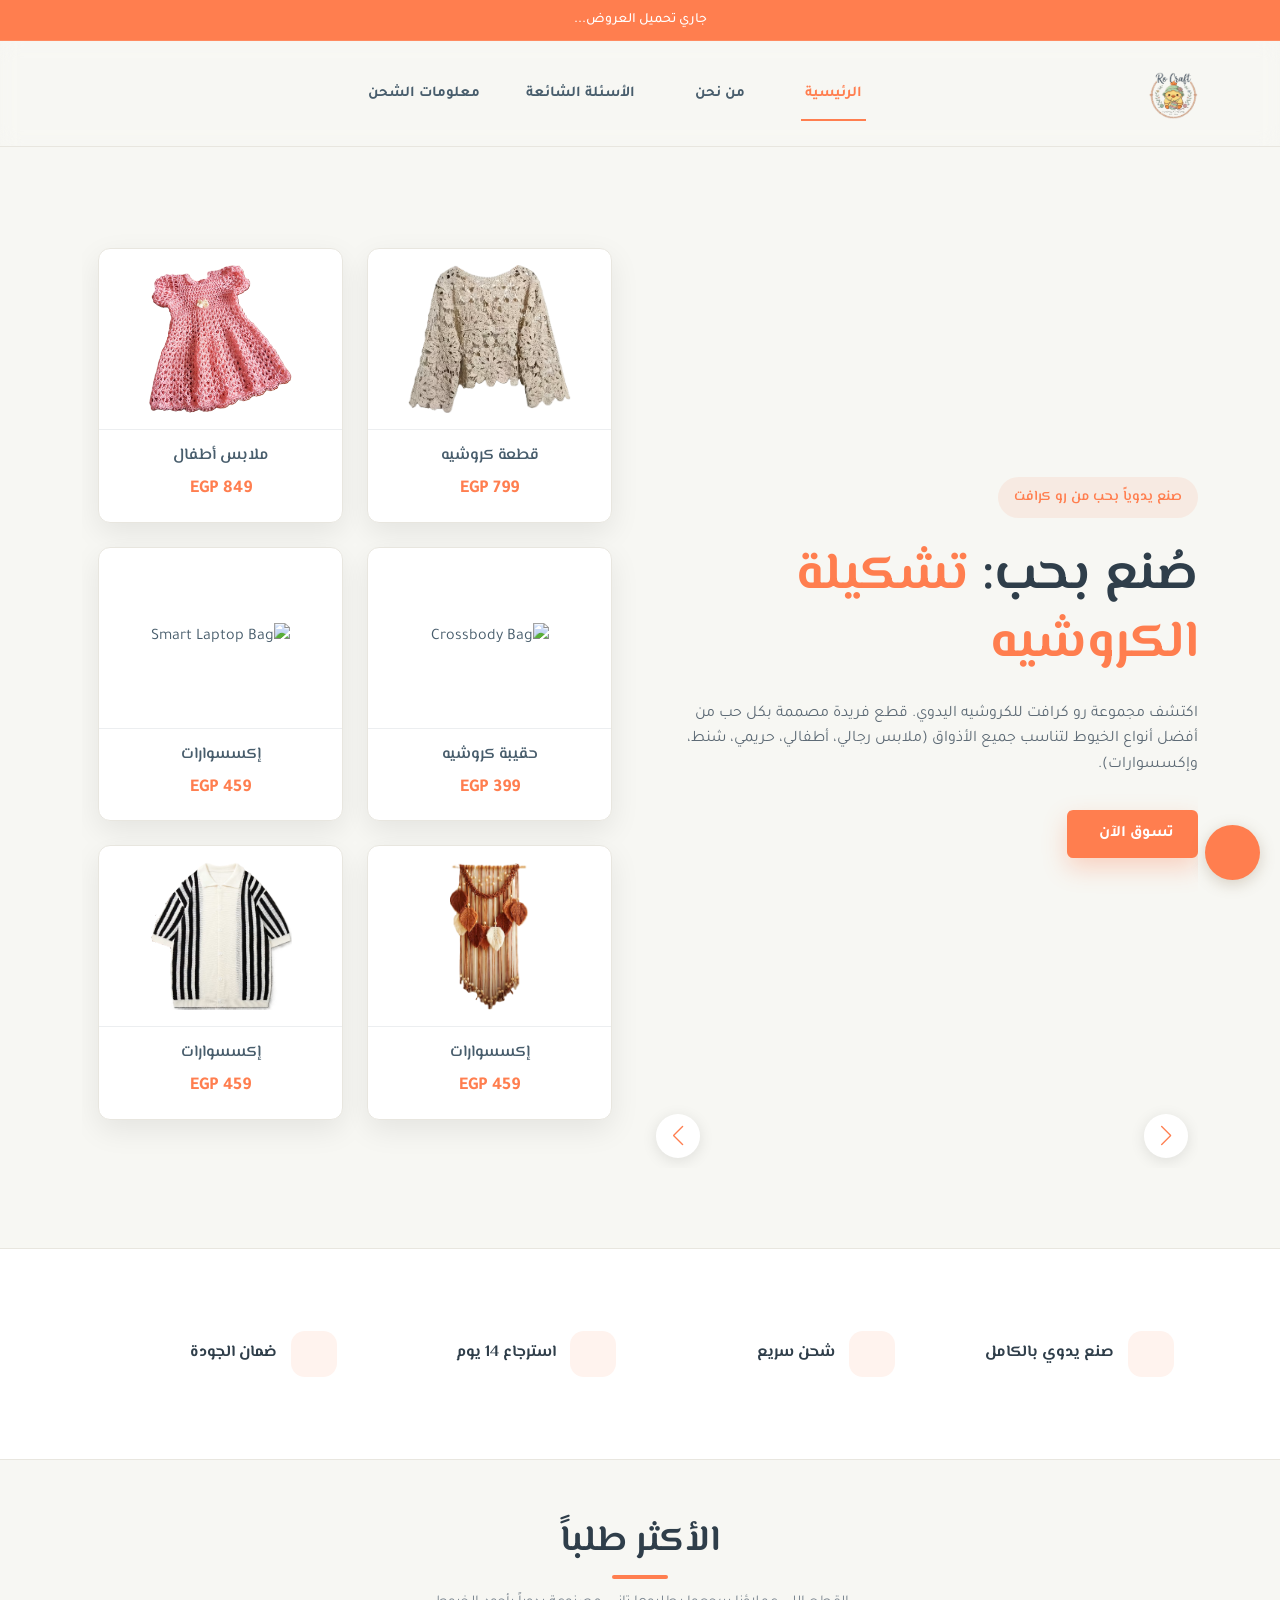
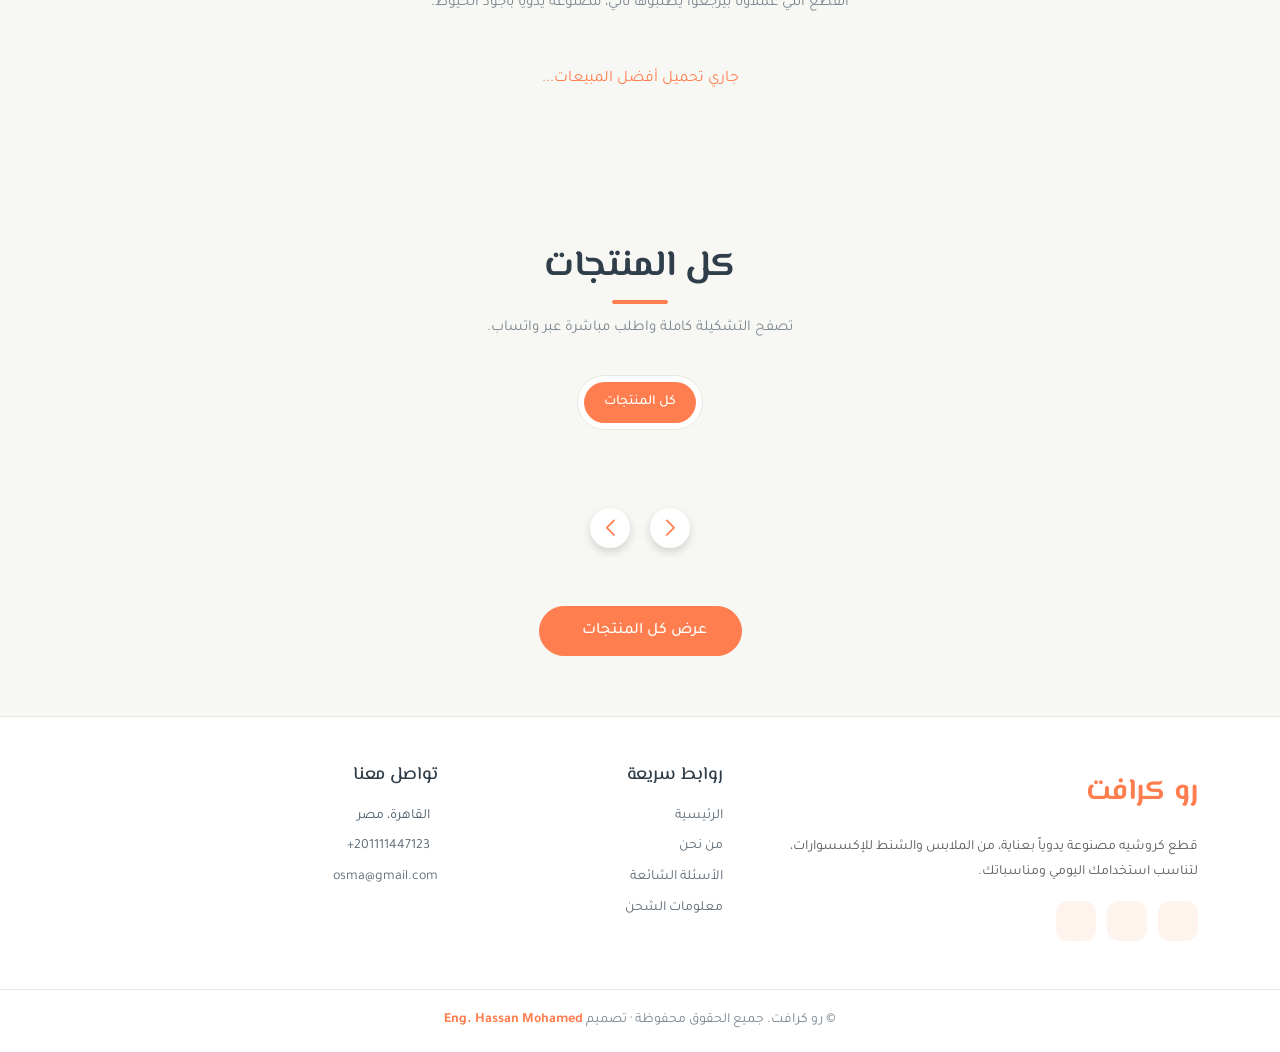
==== public/index.html @ 5fcc6bf7 "first commit" ====
<!DOCTYPE html>
<html lang="ar">

<head>
  <meta charset="utf-8">
  <meta content="width=device-width, initial-scale=1.0" name="viewport">
  <title>رو كرافت | كروشيه وأعمال يدوية</title>
  <meta name="description" content="اكتشف أجمل ملابس، شنط، وإكسسوارات الكروشيه اليدوية من رو كرافت.">
  <meta name="keywords" content="Rocraft, crochet, handmade, كروشيه, هاند ميد, ملابس كروشيه, شنط كروشيه, كرافت, ملابس رجالي, ملابس أطفال">
  <link href="assets/img/icon.jpg" rel="icon">
  <link href="assets/img/icon.jpg" rel="apple-touch-icon">

  <!-- إضافة خطوط جوجل (El Messiri للعناوين، و Tajawal للنصوص) -->
  <link href="https://fonts.googleapis.com" rel="preconnect">
  <link href="https://fonts.gstatic.com" rel="preconnect" crossorigin>
  <link href="https://fonts.googleapis.com/css2?family=El+Messiri:wght@400;500;600;700&family=Tajawal:wght@300;400;500;700;800&display=swap" rel="stylesheet">
  <link rel="stylesheet" href="https://cdn.jsdelivr.net/npm/swiper@10/swiper-bundle.min.css" />

  <link href="https://cdn.jsdelivr.net/npm/bootstrap@5.3.2/dist/css/bootstrap.min.css" rel="stylesheet">

  <link href="assets/vendor/bootstrap-icons/bootstrap-icons.css" rel="stylesheet">
  <link href="assets/vendor/swiper/swiper-bundle.min.css" rel="stylesheet">
  <link href="assets/vendor/aos/aos.css" rel="stylesheet">
  <link href="assets/vendor/glightbox/css/glightbox.min.css" rel="stylesheet">
  <link href="assets/vendor/drift-zoom/drift-basic.css" rel="stylesheet">

  <link href="assets/css/main.css" rel="stylesheet">
  <link href="assets/css/rocraft-pro.css" rel="stylesheet">

  <!-- تخصيص ألوان علامة رو كرافت -->
<style>
    :root {
      /* الألوان الجديدة اللي اخترتها */
      --background-color: #F7F7F3;
      --default-color: #485D6C;
      --heading-color: #485D6C;
      --accent-color: #ff7e4f;
      --surface-color: #ffffff;
      --contrast-color: #ffffff;
      
      --nav-color: #485D6C;
      --nav-hover-color: #F09A7A;

      /* السر هنا: ربطنا الألوان القديمة بالجديدة عشان السلايدر يفضل شغال */
      --osma-primary: var(--accent-color); 
      --osma-hover: var(--nav-hover-color);
      --osma-bg: var(--background-color); 
    }

    body {
      background-color: var(--osma-bg) !important;
      color: var(--default-color) !important;
      font-family: 'Tajawal', sans-serif !important; /* الخط الناعم للقراءة */
    }

    /* تطبيق الخط الفني الكرييتف على العناوين فقط */
    h1, h2, h3, h4, h5, h6, .product-title, .sitename, .slide-badge, .accordion-button {
      font-family: 'El Messiri', sans-serif !important;
    }

    /* تغيير ألوان الأزرار والـ Badges للون البراند */
    .btn-dark,
    .btn-shop,
    .view-all-btn {
      background-color: var(--osma-primary) !important;
      border-color: var(--osma-primary) !important;
      color: #fff !important;
    }

    .btn-dark:hover,
    .btn-shop:hover,
    .view-all-btn:hover {
      background-color: var(--osma-hover) !important;
      border-color: var(--osma-hover) !important;
    }

    .price,
    .current-price,
    .product-price {
      color: var(--osma-primary) !important;
      font-weight: 700;
    }

    .discount-badge,
    .badge.bg-danger,
    .badge.sale,
    .badge.bg-success {
      background-color: var(--osma-primary) !important;
      color: #fff !important;
    }

    .slide-badge {
      /* لون شفاف من الخوخي يليق مع التصميم الجديد */
      background-color: rgba(255, 126, 79, 0.1) !important; 
      color: var(--osma-primary) !important;
    }
    
    /* ألوان القائمة العلوية */
    .header-nav nav ul li a {
      color: var(--nav-color) !important;
    }
    
    .header-nav nav ul li a.active,
    .header-nav nav ul li a:hover {
      color: var(--osma-primary) !important;
    }

    .product-title a:hover {
      color: var(--osma-primary) !important;
    }

    .action-btn:hover,
    .btn-cart:hover {
      background-color: var(--osma-primary) !important;
      border-color: var(--osma-primary) !important;
      color: #fff !important;
    }
  </style>

  <style>
    /* كود الجذر الآمن لشريط المنتجات المتحرك */
    .osma-marquee-wrapper {
      overflow: hidden;
      width: 100%;
      display: flex;
      flex-direction: column;
      gap: 15px;
      padding: 15px 0;
    }

    .osma-marquee-track {
      display: flex;
      gap: 20px;
      width: max-content;
    }

    /* الحركة للشمال */
    .osma-marquee-track.move-left {
      animation: marqueeLeft 30s linear infinite;
    }

    /* الحركة لليمين */
    .osma-marquee-track.move-right {
      animation: marqueeRight 30s linear infinite;
    }

    /* توقيف الحركة عند وقوف الماوس (UX ممتاز) */
    .osma-marquee-track:hover {
      animation-play-state: paused;
    }

    /* تم التعديل لتتناسب مع الاتجاه العربي (RTL) */
    @keyframes marqueeLeft {
      0% {
        transform: translateX(0);
      }

      100% {
        transform: translateX(50%);
      }
    }

    @keyframes marqueeRight {
      0% {
        transform: translateX(50%);
      }

      100% {
        transform: translateX(0);
      }
    }

    /* تثبيت عرض الكارت عشان ميبظش في الحركة */
    .osma-marquee-card {
      width: 260px;
      flex-shrink: 0;
    }
  </style>

</head>

<body class="index-page" dir="rtl" style="text-align: right;">

  <header id="header" class="header position-fixed w-100 top-0">

    <!-- Announcement Bar -->
    <div class="announcement-bar py-2" style="background-color: var(--osma-primary); color: #fff;">
      <div class="container-fluid container-xl">
        <div class="announcement-slider swiper">
          <div class="swiper-wrapper text-center" id="dynamic-announcements">
            <div class="swiper-slide" style="font-size: 14px;">جاري تحميل العروض...</div>
          </div>
        </div>
      </div>
    </div>

    <!-- Main Header -->
    <div class="main-header bg-white shadow-sm">
      <div class="container-fluid container-xl">
        <div class="d-flex py-3 align-items-center justify-content-between">

          <!-- Logo -->
          <a href="index.html" class="logo d-flex align-items-center text-decoration-none">
            <!-- مسار لوجو رو كرافت الخاص بك -->
            <img src="assets/img/icon - Copy.png" alt="Rocraft Logo" class="logo-img">
          </a>

          <!-- Desktop Navigation -->
          <div class="header-nav d-none d-xl-block">
            <nav id="navmenu" class="navmenu">
              <ul class="d-flex list-unstyled mb-0 gap-4">
                <li><a href="index.html" class="active">الرئيسية</a></li>
                <li><a href="about.html">من نحن</a></li>
                <li><a href="faq.html">الأسئلة الشائعة</a></li>
                <li><a href="shipping-info.html">معلومات الشحن</a></li>
              </ul>
            </nav>
          </div>
          <div class="header-actions d-flex align-items-center gap-3">



            <i class="custom-nav-toggle d-xl-none bi bi-list fs-2 text-dark cursor-pointer" data-bs-toggle="offcanvas"
              data-bs-target="#mobileNavSidebar" aria-controls="mobileNavSidebar"></i>
          </div>

        </div>
      </div>
    </div>

    <div class="collapse position-absolute w-100 bg-white shadow-sm" id="mobileSearch" style="top: 100%; z-index: -1;">
      <div class="container py-3">
        <form class="search-form">
          <div class="input-group input-group-lg">
            <input type="text" class="form-control border-0 bg-light" placeholder="ابحث عن المنتجات..."
              style="box-shadow: none;">
            <button class="btn btn-dark px-4" type="submit">
              <i class="bi bi-search"></i>
            </button>
          </div>
        </form>
      </div>
    </div>

    <div class="offcanvas offcanvas-end" tabindex="-1" id="mobileNavSidebar" aria-labelledby="mobileNavLabel">
      <div class="offcanvas-header border-bottom py-3">
        <h5 class="offcanvas-title fw-bold text-dark" id="mobileNavLabel">القائمة</h5>
        <button type="button" class="btn-close" data-bs-dismiss="offcanvas" aria-label="Close"></button>
      </div>
      <div class="offcanvas-body px-4 py-4">
        <nav class="mobile-nav">
          <ul class="list-unstyled d-flex flex-column gap-3 mb-0 fs-5">
            <li><a href="index.html" class="text-decoration-none text-dark active">الرئيسية</a></li>
            <li><a href="about.html" class="text-decoration-none text-dark">من نحن</a></li>
            <li><a href="faq.html" class="text-decoration-none text-dark">الأسئلة الشائعة</a></li>
            <li><a href="shipping-info.html" class="text-decoration-none text-dark">معلومات الشحن</a></li>
          </ul>
        </nav>

        <div class="mt-5">
        </div>
      </div>
    </div>

  </header>

  <main class="main">

    <!-- Hero Section -->
    <section class="ecommerce-hero-2 hero section" id="hero">
      <div class="container">
        <div class="hero-slider swiper init-swiper">
          <script type="application/json" class="swiper-config">
            {
              "loop": true,
              "speed": 800,
              "autoplay": {
                "delay": 5000
              },
              "effect": "fade",
              "fadeEffect": {
                "crossFade": true
              },
              "navigation": {
                "nextEl": ".swiper-button-next",
                "prevEl": ".swiper-button-prev"
              }
            }
          </script>
          <div class="swiper-wrapper">
            <!-- New Collection Slide -->
            <div class="swiper-slide slide-new">
              <div class="row align-items-center">
                <div class="col-lg-6 content-col" data-aos="fade-right" data-aos-delay="100">
                  <div class="slide-content">
                    <span class="slide-badge">صنع يدوياً بحب من رو كرافت</span>
                    <h1>صُنع بحب: <span>تشكيلة الكروشيه</span></h1>
                    <p>اكتشف مجموعة رو كرافت للكروشيه اليدوي. قطع فريدة مصممة بكل حب من أفضل أنواع الخيوط لتناسب جميع الأذواق (ملابس رجالي، أطفالي، حريمي، شنط، وإكسسوارات).</p>
                    <div class="slide-cta">
                      <a href="#product-list" class="btn btn-shop">تسوق الآن <i class="bi bi-arrow-left"></i></a>
                    </div>
                  </div>
                </div>
                <div class="col-lg-6 image-col" data-aos="fade-left" data-aos-delay="200">
                  <div class="product-showcase">
                    <div class="product-grid">
                      <div class="product-item" data-aos="fade-up" data-aos-delay="300">
                        <div class="product-image">
                          <img src="assets/img/product/product-9.png"
                            alt="Classic Handbag">
                        </div>
                        <div class="product-info">
                          <h4>قطعة كروشيه</h4>
                          <span class="price">EGP 799</span>
                        </div>
                      </div>
                      <div class="product-item" data-aos="fade-up" data-aos-delay="400">
                        <div class="product-image">
                          <img src="assets/img/product/فساتين-اطفال-كروشيه-16.png" alt="Travel Backpack">
                        </div>
                        <div class="product-info">
                          <h4>ملابس أطفال</h4>
                          <span class="price">EGP 849</span>
                        </div>
                      </div>
                      <div class="product-item" data-aos="fade-up" data-aos-delay="500">
                        <div class="product-image">
                          <img src="assets/img/product/OIP (4).jpg" alt="Crossbody Bag">
                        </div>
                        <div class="product-info">
                          <h4>حقيبة كروشيه</h4>
                          <span class="price">EGP 399</span>
                        </div>
                      </div>
                      <div class="product-item" data-aos="fade-up" data-aos-delay="600">
                        <div class="product-image">
                          <img src="assets/img/product/product-1.webp" alt="Smart Laptop Bag">
                        </div>
                        <div class="product-info">
                          <h4>إكسسوارات</h4>
                          <span class="price">EGP 459</span>
                        </div>
                      </div>
                      <div class="product-item" data-aos="fade-up" data-aos-delay="600">
                        <div class="product-image">
                          <img src="assets/img/product/71Zjc6+SrhL._AC_UF894,1000_QL80_.png" alt="Smart Laptop Bag">
                        </div>
                        <div class="product-info">
                          <h4>إكسسوارات</h4>
                          <span class="price">EGP 459</span>
                        </div>
                      </div>
                      <div class="product-item" data-aos="fade-up" data-aos-delay="600">
                        <div class="product-image">
                          <img src="assets/img/product/Screenshot 2026-06-23 184018.png" alt="Smart Laptop Bag">
                        </div>
                        <div class="product-info">
                          <h4>إكسسوارات</h4>
                          <span class="price">EGP 459</span>
                        </div>
                      </div>
                    </div>
                  </div>
                </div>
              </div>
            </div>

            <!-- Sale Products Slide -->
            <div class="swiper-slide slide-sale">
              <div class="row align-items-center">
                <div class="col-lg-6 content-col" data-aos="fade-right" data-aos-delay="100">
                  <div class="slide-content">
                    <span class="slide-badge">عرض لفترة محدودة</span>
                    <h1>خصم يصل إلى 50% <span>على منتجات الكروشيه</span></h1>
                    <p>جدد إطلالتك مع أرقى منتجات الكروشيه اليدوية بأسعار لا تقبل المنافسة. استمتع بخصومات هائلة على الملابس، الشنط، والإكسسوارات اليومية.</p>
                    <div class="slide-cta">
                      <a href="#" class="btn btn-shop">تسوق العروض <i class="bi bi-arrow-left"></i></a>
                    </div>
                    <div class="countdown-container">
                      <div class="countdown-label">ينتهي العرض خلال:</div>
                      <div class="countdown d-flex" data-count="2026/12/31">
                        <div>
                          <h3 class="count-days"></h3>
                          <h4>أيام</h4>
                        </div>
                        <div>
                          <h3 class="count-hours"></h3>
                          <h4>ساعات</h4>
                        </div>
                        <div>
                          <h3 class="count-minutes"></h3>
                          <h4>دقائق</h4>
                        </div>
                        <div>
                          <h3 class="count-seconds"></h3>
                          <h4>ثواني</h4>
                        </div>
                      </div>
                    </div>
                  </div>
                </div>
                <div class="col-lg-6 image-col" data-aos="fade-left" data-aos-delay="200">
                  <div class="sale-showcase">
                    <div class="main-product">
                      <img src="assets/img/product/only-onlelly3-4lifeblazertlrnoos-grau.webp" alt="Bags Sale">
                      <div class="discount-badge">
                        <span class="percent">50%</span>
                        <span class="text">خصم</span>
                      </div>
                    </div>
                    <div class="floating-tag" data-aos="zoom-in" data-aos-delay="300">
                      <div class="tag-content">
                        <span class="tag-label">المنتج الأكثر مبيعاً</span>
                        <span class="tag-price">
                          <span class="old-price">EGP 1299</span>
                          <span class="new-price" style="color:#d97700;">EGP 649</span>
                        </span>
                      </div>
                    </div>
                  </div>
                </div>
              </div>
            </div>
            <!-- Featured Products Slide -->
            <div class="swiper-slide slide-featured">
              <div class="row align-items-center">
                <div class="col-lg-6 content-col" data-aos="fade-right" data-aos-delay="100">
                  <div class="slide-content">
                    <span class="slide-badge">رو كرافت المميزة</span>
                    <h1>ملابس وإكسسوارات <span>فاخرة</span></h1>
                    <p>مصممة للأناقة، المتانة، والعصرية. اكتشف مجموعتنا الفاخرة من منتجات الكروشيه المصنوعة يدوياً لتناسب إطلالتك اليومية ومناسباتك الخاصة.</p>
                    <div class="slide-cta">
                      <a href="#" class="btn btn-shop">تصفح التشكيلة <i class="bi bi-arrow-left"></i></a>
                    </div>
                    <div class="feature-list">
                      <div class="feature-item">
                        <i class="bi bi-check-circle-fill" style="color:#e47f03;"></i>
                        <span>خيوط ومواد عالية الجودة</span>
                      </div>
                      <div class="feature-item">
                        <i class="bi bi-check-circle-fill" style="color:#e47f03;"></i>
                        <span>عملية ومريحة</span>
                      </div>
                      <div class="feature-item">
                        <i class="bi bi-check-circle-fill" style="color:#e47f03;"></i>
                        <span>تصميمات عصرية وأنيقة</span>
                      </div>
                    </div>
                  </div>
                </div>
                <div class="col-lg-6 image-col" data-aos="fade-left" data-aos-delay="200">
                  <div class="featured-showcase">
                    <div class="featured-image">
                      <img src="assets/img/product/15776676-6625196075382551.webp" alt="Featured Bag">
                      <div class="featured-badge" style="background:#e47f03;">
                        <i class="bi bi-star-fill"></i>
                        <span>الأكثر مبيعاً</span>
                      </div>
                    </div>
                    <div class="floating-review" data-aos="fade-up" data-aos-delay="300">

                      <div class="review-text">
                        "جودة ممتازة، تفاصيل دقيقة، وأناقة لا توصف."
                      </div>

                    </div>
                  </div>
                </div>
              </div>
            </div>

            <div class="swiper-button-prev"></div>
            <div class="swiper-button-next"></div>
          </div>
        </div>
    </section><!-- /Hero Section -->

    <section class="rc-trust"><div class="container"><div class="row">
      <div class="col-6 col-lg-3"><div class="rc-trust-item"><i class="bi bi-heart"></i><div><b>صنع يدوي بالكامل</b></div></div></div>
      <div class="col-6 col-lg-3"><div class="rc-trust-item"><i class="bi bi-truck"></i><div><b>شحن سريع</b></div></div></div>
      <div class="col-6 col-lg-3"><div class="rc-trust-item"><i class="bi bi-arrow-repeat"></i><div><b>استرجاع 14 يوم</b></div></div></div>
      <div class="col-6 col-lg-3"><div class="rc-trust-item"><i class="bi bi-shield-check"></i><div><b>ضمان الجودة</b></div></div></div>
    </div></div></section>

    <!-- Best Sellers Section -->
    <section id="best-sellers" class="best-sellers section" style="background-color: var(--osma-bg);">

      <!-- Section Title -->
      <div class="container section-title">
        <h2>الأكثر طلباً</h2>
        <p>القطع اللي عملاؤنا بيرجعوا يطلبوها تاني، مصنوعة يدوياً بأجود الخيوط.</p>
      </div><!-- End Section Title -->

      <div class="container">
        <!-- الـ ID ده هو اللي الجافاسكريبت هيدور عليه ويرمي جواه المنتجات -->
        <div class="container-fluid overflow-hidden">
          <!-- الحاوية الجديدة اللي الجافاسكريبت هيرمي فيها الشريطين -->
          <div id="osma-dual-marquees" class="osma-marquee-wrapper">
            <p class="text-center w-100" style="color: var(--osma-primary);">جاري تحميل أفضل المبيعات...</p>
          </div>
        </div>
      </div>

    </section><!-- /Best Sellers Section -->

    <section id="product-list" class="product-list section" style="background-color: var(--osma-bg);">
      <div class="container section-title"><h2>كل المنتجات</h2><p>تصفح التشكيلة كاملة واطلب مباشرة عبر واتساب.</p></div>
      <div class="container">

        <!-- Product Filter -->
        <div class="row">
          <div class="col-12">
            <div class="product-filters mb-5 d-flex justify-content-center">
              <ul class="d-flex flex-wrap gap-2 list-unstyled">
                <li class="filter-active" style="cursor: pointer;" data-filter="*">كل المنتجات</li>
              </ul>
            </div>
          </div>
        </div>

        <!-- Swiper -->
        <div class="swiper mySwiper" style="padding: 20px 0;">
          <!-- ضفنا الـ id ده عشان الجافاسكريبت يرمي المنتجات هنا -->
          <div class="swiper-wrapper" id="all-products-swiper">

            <!-- المنتجات هتترص هنا أوتوماتيك من فايربيز جوه السلايدر -->

          </div>

          <!-- Slider Navigation -->
          <div class="swiper-button-prev"></div>
          <div class="swiper-button-next"></div>

        </div>

        <div class="text-center mt-5">
          <a href="all-products.html" class="view-all-btn btn">
            عرض كل المنتجات <i class="bi bi-arrow-left"></i>
          </a>
        </div>

      </div>

    </section>

    <style>
      .mySwiper {
        padding-bottom: 60px !important;
        position: relative;
      }

      /* ألوان أسهم السلايدر لتتماشى مع OSMA */
      .mySwiper .swiper-button-next,
      .mySwiper .swiper-button-prev {
        top: auto !important;
        bottom: 10px !important;
        margin-top: 0;
        background-color: #ffffff;
        color: var(--osma-primary) !important;
        width: 40px;
        height: 40px;
        border-radius: 50%;
        box-shadow: 0 4px 10px rgba(0, 0, 0, 0.15);
        transition: all 0.3s ease;
        z-index: 10;
      }

      .mySwiper .swiper-button-next::after,
      .mySwiper .swiper-button-prev::after {
        font-size: 16px !important;
        font-weight: bold;
      }

      .mySwiper .swiper-button-prev {
        left: calc(50% - 50px) !important;
        right: auto !important;
      }

      .mySwiper .swiper-button-next {
        right: auto !important;
        left: calc(50% + 10px) !important;
      }

      .mySwiper .swiper-button-next:hover,
      .mySwiper .swiper-button-prev:hover {
        background-color: var(--osma-primary) !important;
        color: #ffffff !important;
      }

      .mySwiper .swiper-pagination {
        bottom: 0px !important;
      }

      .mySwiper .swiper-pagination-bullet-active {
        background: var(--osma-primary) !important;
      }
    </style>


  </main>

    <footer id="footer" class="footer rc-footer">
    <div class="container py-5"><div class="row gy-4">
      <div class="col-lg-5">
        <a href="index.html" class="sitename text-decoration-none" style="color:var(--osma-primary);font-size:30px;font-weight:700">رو كرافت</a>
        <p class="mt-3 text-muted" style="max-width:420px">قطع كروشيه مصنوعة يدوياً بعناية، من الملابس والشنط للإكسسوارات، لتناسب استخدامك اليومي ومناسباتك.</p>
        <div class="rc-soc mt-3">
          <a href="https://www.facebook.com/share/18bEfZnFVM/?mibextid=wwXIfr" aria-label="Facebook"><i class="bi bi-facebook"></i></a>
          <a href="https://www.instagram.com/osma_egy?igsi=cm90NTdnbWUwZ2Q1" aria-label="Instagram"><i class="bi bi-instagram"></i></a>
          <a href="https://www.tiktok.com/@osma.egy?_r=1&_t=ZS-999WFKWcTu1" aria-label="TikTok"><i class="bi bi-tiktok"></i></a>
        </div>
      </div>
      <div class="col-6 col-lg-3"><h5>روابط سريعة</h5><ul>
        <li><a href="index.html">الرئيسية</a></li><li><a href="about.html">من نحن</a></li>
        <li><a href="faq.html">الأسئلة الشائعة</a></li><li><a href="shipping-info.html">معلومات الشحن</a></li></ul></div>
      <div class="col-6 col-lg-4"><h5>تواصل معنا</h5><ul>
        <li><i class="bi bi-geo-alt ms-2" style="color:var(--osma-primary)"></i>القاهرة، مصر</li>
        <li><i class="bi bi-telephone ms-2" style="color:var(--osma-primary)"></i><a href="tel:+201111447123" dir="ltr">+201111447123</a></li>
        <li><i class="bi bi-envelope ms-2" style="color:var(--osma-primary)"></i><a href="mailto:osma@gmail.com">osma@gmail.com</a></li></ul></div>
    </div></div>
    <div class="rc-copy text-center"><div class="container">© رو كرافت. جميع الحقوق محفوظة · تصميم <a href="https://hassan6102.github.io/portfolio/" class="fw-bold" style="color:var(--osma-primary)">Eng. Hassan Mohamed</a></div></div>
  </footer>

  <!-- Floating Customer Support Button (Modern & Clean) -->
  <div class="cs-float" id="csFloat">
    <button class="cs-main" id="csMain" aria-expanded="false" aria-label="Customer Support">
      <i class="bi bi-chat-dots-fill cs-icon"></i>
    </button>

    <div class="cs-menu" id="csMenu" role="menu">
      <a class="cs-item" href="https://wa.me/201111447123" target="_blank">
        <i class="bi bi-whatsapp" style="color: #25D366;"></i>
        <span>واتساب</span>
      </a>
      <a class="cs-item" href="tel:+201111447123">
        <i class="bi bi-telephone-fill" style="color: var(--osma-primary);"></i>
        <span>اتصل بنا</span>
      </a>
    </div>
  </div>

  <style>
    /* Clean Support Button CSS */
    .cs-float {
      position: fixed;
      right: 20px;
      bottom: 20px;
      z-index: 9999;
    }

    .cs-main {
      width: 55px;
      height: 55px;
      border-radius: 50%;
      background-color: var(--osma-primary);
      color: white;
      border: none;
      display: flex;
      align-items: center;
      justify-content: center;
      cursor: pointer;
      box-shadow: 0 4px 15px rgba(139, 115, 85, 0.3);
      transition: transform 0.3s ease, background-color 0.3s ease;
    }

    .cs-main:hover {
      transform: scale(1.05);
      background-color: var(--osma-hover);
    }

    .cs-icon {
      font-size: 24px;
      transition: transform 0.3s ease;
      pointer-events: none;
      /* إضافة السطر ده */
    }

    .cs-float.open .cs-icon {
      transform: rotate(360deg);
      content: "\F62A";
      /* تتغير لعلامة X في البوتستراب أيكونز لو حابب تظبطها بالجافاسكريبت، بس الدوران شغال كويس */
    }

    .cs-menu {
      position: absolute;
      right: 0;
      bottom: 70px;
      background: #ffffff;
      border-radius: 12px;
      padding: 10px 0;
      width: 180px;
      box-shadow: 0 10px 30px rgba(0, 0, 0, 0.1);
      opacity: 0;
      visibility: hidden;
      transform: translateY(10px);
      transition: all 0.3s cubic-bezier(0.175, 0.885, 0.32, 1.275);
    }

    .cs-float.open .cs-menu {
      opacity: 1;
      visibility: visible;
      transform: translateY(0);
    }

    .cs-item {
      display: flex;
      align-items: center;
      gap: 12px;
      padding: 10px 20px;
      text-decoration: none;
      color: #333;
      font-weight: 500;
      font-size: 15px;
      transition: background-color 0.2s ease;
    }

    .cs-item i {
      font-size: 18px;
    }

    .cs-item:hover {
      background-color: #f8f9fa;
      color: var(--osma-primary);
    }
  </style>
  <script>
    document.addEventListener('DOMContentLoaded', function () {
      const csFloat = document.getElementById("csFloat");
      const csMain = document.getElementById("csMain");

      if (csMain && csFloat) {
        // Toggle Menu
        csMain.addEventListener("click", function (e) {
          e.preventDefault(); // منع أي سلوك افتراضي
          e.stopPropagation(); // منع انتقال الضغطة لباقي الصفحة
          csFloat.classList.toggle("open");

          // تغيير حالة aria للـ Accessibility
          const isOpen = csFloat.classList.contains("open");
          csMain.setAttribute("aria-expanded", isOpen);
        });

        // Close when clicking outside
        document.addEventListener("click", function (e) {
          if (!csFloat.contains(e.target)) {
            csFloat.classList.remove("open");
            csMain.setAttribute("aria-expanded", "false");
          }
        });
      }
    });
  </script>
  <div id="preloader" style="display: none;"></div>
  <a href="#" id="scroll-top" class="scroll-top d-flex align-items-center justify-content-center"
    style="background-color: var(--osma-primary);"><i class="bi bi-arrow-up-short"></i></a>

  <!-- 2. مكتبة البوتستراب (دي اللي هتشغل زرار المنيو الجانبي) -->
  <script src="https://cdn.jsdelivr.net/npm/bootstrap@5.3.2/dist/js/bootstrap.bundle.min.js"></script>

  <!-- 3. مكتبة السلايدر -->
  <script src="https://cdn.jsdelivr.net/npm/swiper@10/swiper-bundle.min.js"></script>

  <!-- 4. مكتبة AOS (عشان main.js ميزعلش ويشتغل) -->
  <script src="https://unpkg.com/aos@2.3.1/dist/aos.js"></script>

  <!-- 5. كود سحري عشان نسكت main.js في الحاجات التانية -->
  <script>
    window.PureCounter = function () { };
  </script>
  <!-- كود سحري عشان نسكت main.js ونمنع أي أخطاء -->
  <script>
    window.PureCounter = function () { };
    window.Drift = function () { }; /* السطر ده هيسكت رسالة الزووم */
  </script>
  <!-- 6. ملف التشغيل بتاع القالب (لازم يكون آخر حاجة) -->
  <script src="assets/js/main.js"></script>

  <script type="module">
    import { fetchProducts, loadAnnouncements, cardHtml, initOrderSheet } from "./assets/js/rocraft-shop.js";

    let allProducts = [];
    initOrderSheet((id) => allProducts.find((p) => p.id === id));

    async function loadProducts() {
      const marquee = document.getElementById('osma-dual-marquees');
      const wrapper = document.getElementById('all-products-swiper');
      try {
        allProducts = await fetchProducts();
        if (!allProducts.length) {
          if (marquee) marquee.innerHTML = '<p class="text-center w-100">لا توجد منتجات حالياً.</p>';
          return;
        }
        if (wrapper) {
          wrapper.innerHTML = allProducts.map((p) => `<div class="swiper-slide">${cardHtml(p)}</div>`).join('');
          setTimeout(() => {
            if (typeof Swiper === 'undefined') return;
            new Swiper('.mySwiper', {
              slidesPerView: 2, spaceBetween: 12, observer: true, observeParents: true,
              navigation: { nextEl: '.swiper-button-next', prevEl: '.swiper-button-prev' },
              pagination: { el: '.swiper-pagination', clickable: true },
              breakpoints: { 576: { slidesPerView: 3 }, 992: { slidesPerView: 4, spaceBetween: 16 }, 1200: { slidesPerView: 5, spaceBetween: 16 } }
            });
          }, 100);
        }
        if (marquee) {
          const top10 = allProducts.slice(0, 10);
          const row1 = top10.slice(0, 5);
          const row2 = top10.length > 5 ? top10.slice(5, 10) : row1;
          const gen = (items) => items.map((p) => `<div class="osma-marquee-card">${cardHtml(p)}</div>`).join('');
          marquee.innerHTML = `<div class="osma-marquee-track move-left">${gen(row1) + gen(row1)}</div><div class="osma-marquee-track move-right">${gen(row2) + gen(row2)}</div>`;
        }
      } catch (e) { console.error('Error loading products:', e); }
    }
    loadAnnouncements();
    loadProducts();
  </script>
</body>

</html>
---- public/assets/css/main.css ----
@charset "UTF-8";

/*--------------------------------------------------------------
# Font & Color Variables
--------------------------------------------------------------*/
/* Fonts */
/* Global Colors - The following color variables are used throughout the website. Updating them here will change the color scheme of the entire website */
:root {
  --background-color: #FFFFFF;
  /* خلفية بيضاء نقية وأساسية للموقع */
  --default-color: #4A4A4A;
  /* رمادي غامق للنصوص العادية (أفضل من الأسود الصريح في القراءة الطويلة عشان ميتعبش العين) */
  --heading-color: #000000;
  /* أسود صريح وقوي للعناوين عشان تلفت الانتباه وتبرز */
  --accent-color: #212121;
  /* أسود مطفي (فحمي) للأزرار والروابط، بيدي شكل شيك جداً على الخلفية البيضاء */
  --surface-color: #F5F5F5;
  /* رمادي فاتح جداً (Off-white) لبطاقات المحتوى (Cards) عشان يفصلها بهدوء عن الخلفية البيضاء */
  --contrast-color: #FFFFFF;
  /* لون أبيض للنصوص اللي هتتكتب جوه الأزرار السوداء */
}

/* ألوان قائمة التنقل (Nav Menu Colors) */
:root {
  --nav-color: #4A4A4A;
  /* لون روابط القائمة رمادي غامق */
  --nav-hover-color: #000000;
  /* يتحول للأسود الصريح عند تمرير الماوس (Hover) */
  --nav-mobile-background-color: #FFFFFF;
  /* خلفية الموبايل منيو بيضاء */
  --nav-dropdown-background-color: #F5F5F5;
  /* خلفية القائمة المنسدلة رمادي فاتح جداً للتمييز */
  --nav-dropdown-color: #4A4A4A;
  --nav-dropdown-hover-color: #000000;
}

/* إعدادات الألوان المسبقة (Color Presets) */

.light-background {
  /* خيار إضافي لو حبيت سكشن يكون رمادي أفتح شوية من الخلفية الأساسية */
  --background-color: #F8F9FA;
  --surface-color: #FFFFFF;
  --default-color: #4A4A4A;
  --heading-color: #000000;
  --accent-color: #212121;
  --contrast-color: #FFFFFF;
}

.dark-background {
  /* السكشن ده اتعكس عشان لو حبيت تعمل قسم واحد بس في الموقع لونه أسود كنوع من كسر الملل البصري */
  --background-color: #1A1A1A;
  --surface-color: #2D2D2D;
  --default-color: #E0E0E0;
  --heading-color: #FFFFFF;
  --accent-color: #FFFFFF;
  --contrast-color: #000000;
}
/* Smooth scroll */
:root {
  scroll-behavior: smooth;
}

/*--------------------------------------------------------------
# General Styling & Shared Classes
--------------------------------------------------------------*/
body {
  color: var(--default-color);
  background-color: var(--background-color);
  font-family: var(--default-font);
}

a {
  color: var(--accent-color);
  text-decoration: none;
  transition: 0.3s;
}

a:hover {
  color: color-mix(in srgb, var(--accent-color), transparent 25%);
  text-decoration: none;
}

h1,
h2,
h3,
h4,
h5,
h6 {
  color: var(--heading-color);
  font-family: var(--heading-font);
}

/* PHP Email Form Messages
------------------------------*/
.php-email-form .error-message {
  display: none;
  background: #df1529;
  color: #ffffff;
  text-align: left;
  padding: 15px;
  margin-bottom: 24px;
  font-weight: 600;
}

.php-email-form .sent-message {
  display: none;
  color: #ffffff;
  background: #059652;
  text-align: center;
  padding: 15px;
  margin-bottom: 24px;
  font-weight: 600;
}

.php-email-form .loading {
  display: none;
  background: var(--surface-color);
  text-align: center;
  padding: 15px;
  margin-bottom: 24px;
}

.php-email-form .loading:before {
  content: "";
  display: inline-block;
  border-radius: 50%;
  width: 24px;
  height: 24px;
  margin: 0 10px -6px 0;
  border: 3px solid var(--accent-color);
  border-top-color: var(--surface-color);
  animation: php-email-form-loading 1s linear infinite;
}

@keyframes php-email-form-loading {
  0% {
    transform: rotate(0deg);
  }

  100% {
    transform: rotate(360deg);
  }
}

/* =========================================
   $1000 PREMIUM HEADER STYLES 
   ========================================= */

/* =========================================
   PREMIUM HEADER STYLES 
   ========================================= */


/* --- Global Settings --- */
.header {
  z-index: 1050;
  transition: var(--transition-smooth);
}

body {
  padding-top: 120px;
}

/* --- Announcement Bar --- */
.announcement-bar {
  background-color: var(--announcement-bg);
  color: var(--announcement-text);
  font-size: 0.875rem;
  font-weight: 500;
  border-bottom: 1px solid rgba(255, 255, 255, 0.1);
}

.announcement-slider {
  height: 24px;
  overflow: hidden;
}

/* --- Main Header --- */
.main-header {
  background: var(--header-bg) !important;
  backdrop-filter: blur(10px);
  -webkit-backdrop-filter: blur(10px);
  border-bottom: 1px solid rgba(0, 0, 0, 0.05);
}

/* --- Logo --- */
.logo-img {
  max-height: 45px;
  width: auto;
  transition: var(--transition-smooth);
  border-radius: 4px;
}

.logo:hover .logo-img {
  transform: scale(1.05);
}

/* --- Desktop Navigation --- */
.navmenu ul {
  padding: 0;
}

.navmenu a {
  position: relative;
  color: var(--text-dark);
  font-weight: 600;
  font-size: 0.95rem;
  text-transform: capitalize;
  text-decoration: none;
  padding: 0.5rem 0;
  transition: var(--transition-smooth);
}

.navmenu a::after {
  content: '';
  position: absolute;
  width: 0;
  height: 2px;
  bottom: 0;
  left: 0;
  background-color: var(--primary-color);
  transition: var(--transition-smooth);
  border-radius: 2px;
}

.navmenu a:hover,
.navmenu a.active {
  color: var(--primary-color);
}

.navmenu a:hover::after,
.navmenu a.active::after {
  width: 100%;
}

/* --- Icons & Actions --- */
.header-actions .bi {
  transition: var(--transition-smooth);
}

.header-actions .search-trigger:hover .bi,
.mobile-nav-toggle:hover {
  color: var(--primary-color) !important;
  transform: translateY(-2px);
}

.cursor-pointer {
  cursor: pointer;
}

/* --- Mobile Search Form --- */
#mobileSearch {
  transition: all 0.4s ease-in-out;
  border-bottom: 1px solid rgba(0, 0, 0, 0.05);
}

.search-form .form-control {
  border-radius: 30px 0 0 30px;
}

.search-form .btn {
  border-radius: 0 30px 30px 0;
  background-color: var(--text-dark);
  border-color: var(--text-dark);
  transition: var(--transition-smooth);
}

.search-form .btn:hover {
  background-color: var(--primary-color);
  border-color: var(--primary-color);
}

/* --- Premium Mobile Sidebar (Offcanvas) Styles --- */
.offcanvas {
  border-left: none;
  box-shadow: -5px 0 25px rgba(0, 0, 0, 0.1);
}

.mobile-nav a {
  font-weight: 500;
  display: block;
  padding: 12px 15px;
  border-radius: 8px;
  transition: all 0.3s ease;
  background-color: transparent;
}

.mobile-nav a:hover,
.mobile-nav a.active {
  background-color: rgba(37, 99, 235, 0.08);
  color: var(--primary-color) !important;
  padding-left: 20px;
}

/* --- Mobile Responsive Tweaks --- */
@media (max-width: 1199px) {
  body {
    padding-top: 100px;
  }

  .logo-img {
    max-height: 38px;
  }
}

/*--------------------------------------------------------------
# Navigation Menu
--------------------------------------------------------------*/
/* Desktop Navigation */
@media (min-width: 1200px) {
  .navmenu {
    padding: 0;
  }

  .navmenu ul {
    margin: 0;
    padding: 0;
    display: flex;
    list-style: none;
    align-items: center;
  }

  .navmenu li {
    position: relative;
  }

  .navmenu>ul>li {
    white-space: nowrap;
    padding: 15px 14px;
  }

  .navmenu>ul>li:last-child {
    padding-right: 0;
  }

  .navmenu a,
  .navmenu a:focus {
    color: var(--nav-color);
    font-size: 15px;
    padding: 0 2px;
    font-family: var(--nav-font);
    font-weight: 400;
    display: flex;
    align-items: center;
    justify-content: space-between;
    white-space: nowrap;
    transition: 0.3s;
    position: relative;
  }

  .navmenu a i,
  .navmenu a:focus i {
    font-size: 12px;
    line-height: 0;
    margin-left: 5px;
    transition: 0.3s;
  }

  .navmenu>ul>li>a:before {
    content: "";
    position: absolute;
    width: 100%;
    height: 2px;
    bottom: -6px;
    left: 0;
    background-color: var(--accent-color);
    visibility: hidden;
    width: 0px;
    transition: all 0.3s ease-in-out 0s;
  }

  .navmenu a:hover:before,
  .navmenu li:hover>a:before,
  .navmenu .active:before {
    visibility: visible;
    width: 100%;
  }

  .navmenu li:hover>a,
  .navmenu .active,
  .navmenu .active:focus {
    color: var(--nav-hover-color);
  }

  .navmenu .dropdown ul {
    margin: 0;
    padding: 10px 0;
    background: var(--nav-dropdown-background-color);
    display: block;
    position: absolute;
    visibility: hidden;
    left: 14px;
    top: 130%;
    opacity: 0;
    transition: 0.3s;
    border-radius: 4px;
    z-index: 99;
    box-shadow: 0px 0px 30px rgba(0, 0, 0, 0.1);
  }

  .navmenu .dropdown ul li {
    min-width: 200px;
  }

  .navmenu .dropdown ul a {
    padding: 10px 20px;
    font-size: 15px;
    text-transform: none;
    color: var(--nav-dropdown-color);
  }

  .navmenu .dropdown ul a i {
    font-size: 12px;
  }

  .navmenu .dropdown ul a:hover,
  .navmenu .dropdown ul .active:hover,
  .navmenu .dropdown ul li:hover>a {
    color: var(--nav-dropdown-hover-color);
  }

  .navmenu .dropdown:hover>ul {
    opacity: 1;
    top: 100%;
    visibility: visible;
  }

  .navmenu .dropdown .dropdown ul {
    top: 0;
    left: -90%;
    visibility: hidden;
  }

  .navmenu .dropdown .dropdown:hover>ul {
    opacity: 1;
    top: 0;
    left: -100%;
    visibility: visible;
  }
}

/* Mobile Navigation */
@media (max-width: 1199px) {
  .mobile-nav-toggle {
    color: var(--nav-color);
    font-size: 28px;
    line-height: 0;
    margin-right: 10px;
    cursor: pointer;
    transition: color 0.3s;
  }

  .navmenu {
    padding: 0;
    z-index: 9997;
  }

  .navmenu ul {
    display: none;
    list-style: none;
    position: absolute;
    inset: 60px 20px 20px 20px;
    padding: 10px 0;
    margin: 0;
    border-radius: 6px;
    background-color: var(--nav-mobile-background-color);
    border: 1px solid color-mix(in srgb, var(--default-color), transparent 90%);
    box-shadow: none;
    overflow-y: auto;
    transition: 0.3s;
    z-index: 9998;
  }

  .navmenu a,
  .navmenu a:focus {
    color: var(--nav-dropdown-color);
    padding: 10px 20px;
    font-family: var(--nav-font);
    font-size: 17px;
    font-weight: 500;
    display: flex;
    align-items: center;
    justify-content: space-between;
    white-space: nowrap;
    transition: 0.3s;
  }

  .navmenu a i,
  .navmenu a:focus i {
    font-size: 12px;
    line-height: 0;
    margin-left: 5px;
    width: 30px;
    height: 30px;
    display: flex;
    align-items: center;
    justify-content: center;
    border-radius: 50%;
    transition: 0.3s;
    background-color: color-mix(in srgb, var(--accent-color), transparent 90%);
  }

  .navmenu a i:hover,
  .navmenu a:focus i:hover {
    background-color: var(--accent-color);
    color: var(--contrast-color);
  }

  .navmenu a:hover,
  .navmenu .active,
  .navmenu .active:focus {
    color: var(--nav-dropdown-hover-color);
  }

  .navmenu .active i,
  .navmenu .active:focus i {
    background-color: var(--accent-color);
    color: var(--contrast-color);
    transform: rotate(180deg);
  }

  .navmenu .dropdown ul {
    position: static;
    display: none;
    z-index: 99;
    padding: 10px 0;
    margin: 10px 20px;
    background-color: var(--nav-dropdown-background-color);
    transition: all 0.5s ease-in-out;
  }

  .navmenu .dropdown ul ul {
    background-color: rgba(33, 37, 41, 0.1);
  }

  .navmenu .dropdown>.dropdown-active {
    display: block;
    background-color: rgba(33, 37, 41, 0.03);
  }

  .mobile-nav-active {
    overflow: hidden;
  }

  .mobile-nav-active .mobile-nav-toggle {
    color: #fff;
    position: absolute;
    font-size: 32px;
    top: 15px;
    right: 15px;
    margin-right: 0;
    z-index: 9999;
  }

  .mobile-nav-active .navmenu {
    position: fixed;
    overflow: hidden;
    inset: 0;
    background: rgba(33, 37, 41, 0.8);
    transition: 0.3s;
  }

  .mobile-nav-active .navmenu>ul {
    display: block;
  }
}

/* Products Mega Menu 1 - Desktop */
@media (min-width: 1200px) {
  .navmenu .products-megamenu-1 {
    position: static;
    /*  Hide Desktop Mega Menu 1 in Desktop */
    /* Bootstrap Tabs Navigation */
    /* Tab Content */
  }

  .navmenu .products-megamenu-1 .mobile-megamenu {
    display: none;
  }

  .navmenu .products-megamenu-1 .desktop-megamenu,
  .navmenu .products-megamenu-1 .active,
  .navmenu .products-megamenu-1 .active:focus {
    background-color: var(--nav-dropdown-background-color);
  }

  .navmenu .products-megamenu-1 .desktop-megamenu {
    box-shadow: 0px 5px 20px rgba(0, 0, 0, 0.1);
    position: absolute;
    top: 130%;
    left: 0;
    right: 0;
    visibility: hidden;
    opacity: 0;
    transition: 0.3s;
    border-radius: 6px;
    z-index: 99;
    padding: 20px;
    display: flex;
    flex-direction: column;
    max-height: 80vh;
    overflow: hidden;
  }

  .navmenu .products-megamenu-1:hover>.desktop-megamenu {
    opacity: 1;
    top: 100%;
    visibility: visible;
  }

  .navmenu .products-megamenu-1 .megamenu-tabs {
    margin-bottom: 15px;
  }

  .navmenu .products-megamenu-1 .megamenu-tabs .nav-tabs {
    border-bottom: 1px solid color-mix(in srgb, var(--default-color), transparent 90%);
  }

  .navmenu .products-megamenu-1 .megamenu-tabs .nav-tabs .nav-item {
    margin-bottom: 0;
  }

  .navmenu .products-megamenu-1 .megamenu-tabs .nav-tabs .nav-link {
    border: none;
    padding: 10px 20px;
    color: var(--nav-dropdown-color);
    font-weight: 500;
    font-size: 15px;
    transition: 0.3s;
    background-color: transparent;
    border-bottom: 2px solid transparent;
  }

  .navmenu .products-megamenu-1 .megamenu-tabs .nav-tabs .nav-link:hover {
    color: var(--nav-dropdown-hover-color);
    border-color: transparent;
  }

  .navmenu .products-megamenu-1 .megamenu-tabs .nav-tabs .nav-link.active {
    color: var(--accent-color);
    background-color: transparent;
    border-bottom: 2px solid var(--accent-color);
  }

  .navmenu .products-megamenu-1 .megamenu-content {
    flex: 1;
    overflow-y: auto;
    padding-right: 5px;
    /* Hide scrollbar for Chrome, Safari and Opera */
    /* Category Grid */
    /* Product Grid */
  }

  .navmenu .products-megamenu-1 .megamenu-content::-webkit-scrollbar {
    width: 5px;
  }

  .navmenu .products-megamenu-1 .megamenu-content::-webkit-scrollbar-track {
    background: color-mix(in srgb, var(--default-color), transparent 95%);
    border-radius: 10px;
  }

  .navmenu .products-megamenu-1 .megamenu-content::-webkit-scrollbar-thumb {
    background: color-mix(in srgb, var(--default-color), transparent 80%);
    border-radius: 10px;
  }

  .navmenu .products-megamenu-1 .megamenu-content .tab-content {
    display: none;
  }

  .navmenu .products-megamenu-1 .megamenu-content .tab-content.active {
    display: block;
  }

  .navmenu .products-megamenu-1 .megamenu-content .category-grid {
    display: grid;
    grid-template-columns: repeat(4, 1fr);
    gap: 25px;
  }

  .navmenu .products-megamenu-1 .megamenu-content .category-grid .category-column {
    background-color: color-mix(in srgb, var(--surface-color), var(--accent-color) 3%);
    border-radius: 8px;
    padding: 15px;
    transition: 0.3s;
  }

  .navmenu .products-megamenu-1 .megamenu-content .category-grid .category-column h4 {
    color: var(--heading-color);
    font-size: 16px;
    margin-bottom: 15px;
    font-weight: 600;
    padding-bottom: 10px;
    border-bottom: 1px solid color-mix(in srgb, var(--default-color), transparent 90%);
    position: relative;
  }

  .navmenu .products-megamenu-1 .megamenu-content .category-grid .category-column h4:after {
    content: "";
    position: absolute;
    bottom: -1px;
    left: 0;
    width: 40px;
    height: 2px;
    background-color: var(--accent-color);
  }

  .navmenu .products-megamenu-1 .megamenu-content .category-grid .category-column ul {
    list-style: none;
    padding: 0;
    margin: 0;
    display: flex;
    flex-direction: column;
  }

  .navmenu .products-megamenu-1 .megamenu-content .category-grid .category-column ul li {
    margin-bottom: 10px;
    background-color: none !important;
    position: relative;
    display: flex;
    align-items: center;
    justify-content: start !important;
    width: 100%;
  }

  .navmenu .products-megamenu-1 .megamenu-content .category-grid .category-column ul li:last-child {
    margin-bottom: 0;
  }

  .navmenu .products-megamenu-1 .megamenu-content .category-grid .category-column ul li a {
    color: var(--nav-dropdown-color);
    font-size: 14px;
    transition: 0.3s;
    padding: 0 0 0 20px;
    display: block;
    position: relative;
  }

  .navmenu .products-megamenu-1 .megamenu-content .category-grid .category-column ul li a:before {
    content: "\f285";
    font-family: "bootstrap-icons";
    position: absolute;
    left: 0;
    top: 2px;
    font-size: 12px;
    color: var(--accent-color);
    opacity: 0.7;
  }

  .navmenu .products-megamenu-1 .megamenu-content .category-grid .category-column ul li a:hover {
    color: var(--nav-dropdown-hover-color);
    transform: translateX(3px);
  }

  .navmenu .products-megamenu-1 .megamenu-content .category-grid .category-column ul li a:hover:before {
    opacity: 1;
  }

  .navmenu .products-megamenu-1 .megamenu-content .category-grid .category-column .active {
    background-color: none;
  }

  .navmenu .products-megamenu-1 .megamenu-content .product-grid {
    display: grid;
    grid-template-columns: repeat(4, 1fr);
    gap: 20px;
    padding-top: 10px;
  }

  .navmenu .products-megamenu-1 .megamenu-content .product-grid .product-card {
    background-color: var(--surface-color);
    overflow: hidden;
  }

  .navmenu .products-megamenu-1 .megamenu-content .product-grid .product-card:hover .product-image img {
    transform: scale(1.1);
  }

  .navmenu .products-megamenu-1 .megamenu-content .product-grid .product-card .product-image {
    height: 160px;
    position: relative;
    overflow: hidden;
  }

  .navmenu .products-megamenu-1 .megamenu-content .product-grid .product-card .product-image img {
    width: 100%;
    height: 100%;
    object-fit: cover;
    transition: 0.5s;
  }

  .navmenu .products-megamenu-1 .megamenu-content .product-grid .product-card .product-image .badge-new,
  .navmenu .products-megamenu-1 .megamenu-content .product-grid .product-card .product-image .badge-sale {
    position: absolute;
    top: 10px;
    right: 10px;
    padding: 3px 8px;
    font-size: 11px;
    font-weight: 600;
    border-radius: 3px;
    z-index: 1;
  }

  .navmenu .products-megamenu-1 .megamenu-content .product-grid .product-card .product-image .badge-new {
    background-color: #28a745;
    color: white;
  }

  .navmenu .products-megamenu-1 .megamenu-content .product-grid .product-card .product-image .badge-sale {
    background-color: #dc3545;
    color: white;
  }

  .navmenu .products-megamenu-1 .megamenu-content .product-grid .product-card .product-info {
    padding: 15px;
  }

  .navmenu .products-megamenu-1 .megamenu-content .product-grid .product-card .product-info h5 {
    margin: 0 0 5px;
    font-size: 15px;
    font-weight: 600;
    color: var(--heading-color);
  }

  .navmenu .products-megamenu-1 .megamenu-content .product-grid .product-card .product-info .price {
    color: var(--accent-color);
    font-weight: 600;
    margin-bottom: 10px;
    font-size: 14px;
  }

  .navmenu .products-megamenu-1 .megamenu-content .product-grid .product-card .product-info .price .original-price {
    text-decoration: line-through;
    color: color-mix(in srgb, var(--default-color), transparent 40%);
    margin-right: 5px;
    font-weight: normal;
  }

  .navmenu .products-megamenu-1 .megamenu-content .product-grid .product-card .product-info .btn-view {
    display: inline-block;
    padding: 5px 12px;
    background-color: color-mix(in srgb, var(--accent-color), transparent 85%);
    color: var(--accent-color);
    border-radius: 4px;
    font-size: 12px;
    font-weight: 500;
    transition: 0.3s;
  }

  .navmenu .products-megamenu-1 .megamenu-content .product-grid .product-card .product-info .btn-view:hover {
    background-color: var(--accent-color);
    color: var(--contrast-color);
  }
}

/* Products Mega Menu 1 - Mobile */
@media (max-width: 1199px) {
 

  .navmenu .products-megamenu-1 .desktop-megamenu {
    display: none;
  }

  .navmenu .products-megamenu-1 .mobile-megamenu {
    position: static;
    display: none;
    z-index: 99;
    padding: 0;
    margin: 10px 20px;
    background-color: var(--nav-dropdown-background-color);
    border: 1px solid color-mix(in srgb, var(--default-color), transparent 90%);
    box-shadow: none;
    transition: all 0.5s ease-in-out;
    border-radius: 4px;
    overflow: hidden;
  }

  .navmenu .products-megamenu-1 .mobile-megamenu li {
    position: relative;
    border-bottom: 1px solid color-mix(in srgb, var(--default-color), transparent 90%);
  }

  .navmenu .products-megamenu-1 .mobile-megamenu li:last-child {
    border-bottom: none;
  }

  .navmenu .products-megamenu-1 .mobile-megamenu li a {
    padding: 12px 15px;
    display: flex;
    align-items: center;
    justify-content: space-between;
    color: var(--nav-dropdown-color);
    font-size: 15px;
    transition: 0.3s;
  }

  .navmenu .products-megamenu-1 .mobile-megamenu li a:hover {
    color: var(--nav-dropdown-hover-color);
    background-color: color-mix(in srgb, var(--default-color), transparent 97%);
  }

  .navmenu .products-megamenu-1 .mobile-megamenu li ul {
    padding: 0;
  }

  .navmenu .products-megamenu-1 .mobile-megamenu.dropdown-active {
    display: block;
  }
}

/* Products Mega Menu 2 - Desktop */
@media (min-width: 1200px) {
  .navmenu .products-megamenu-2 {
    position: static;
    /* Hide Mobile Mega Menu in Desktop */
    /* Tabs Navigation */
    /* Tab Content */
  }

  .navmenu .products-megamenu-2 .mobile-megamenu {
    display: none;
  }

  .navmenu .products-megamenu-2 .desktop-megamenu,
  .navmenu .products-megamenu-2 .active,
  .navmenu .products-megamenu-2 .active:focus {
    background-color: var(--nav-dropdown-background-color);
  }

  .navmenu .products-megamenu-2 .desktop-megamenu {
    box-shadow: 0px 5px 20px rgba(0, 0, 0, 0.1);
    position: absolute;
    top: 130%;
    left: 0;
    right: 0;
    visibility: hidden;
    opacity: 0;
    transition: 0.3s;
    border-radius: 6px;
    z-index: 99;
    padding: 10px 0 0 0;
    display: flex;
    flex-direction: column;
    max-height: 80vh;
    overflow: hidden;
  }

  .navmenu .products-megamenu-2:hover>.desktop-megamenu {
    opacity: 1;
    top: 100%;
    visibility: visible;
  }

  .navmenu .products-megamenu-2 .megamenu-tabs {
    padding: 0;
    border-bottom: 1px solid color-mix(in srgb, var(--default-color), transparent 90%);
  }

  .navmenu .products-megamenu-2 .megamenu-tabs .nav-tabs {
    border-bottom: none;
    display: flex;
    justify-content: center;
  }

  .navmenu .products-megamenu-2 .megamenu-tabs .nav-tabs .nav-item {
    margin: 0;
  }

  .navmenu .products-megamenu-2 .megamenu-tabs .nav-tabs .nav-link {
    border: none;
    padding: 15px 30px;
    color: var(--nav-dropdown-color);
    font-weight: 600;
    font-size: 14px;
    transition: 0.3s;
    background-color: transparent;
    border-bottom: 2px solid transparent;
    letter-spacing: 0.5px;
  }

  .navmenu .products-megamenu-2 .megamenu-tabs .nav-tabs .nav-link:hover {
    color: var(--nav-dropdown-hover-color);
  }

  .navmenu .products-megamenu-2 .megamenu-tabs .nav-tabs .nav-link.active {
    color: var(--accent-color);
    background-color: transparent;
    border-bottom: 2px solid var(--accent-color);
  }

  .navmenu .products-megamenu-2 .megamenu-content {
    flex: 1;
    overflow-y: auto;
    /* Hide scrollbar for Chrome, Safari and Opera */
    /* Category Layout */
    /* Categories Section */
    /* Featured Section */
  }

  .navmenu .products-megamenu-2 .megamenu-content::-webkit-scrollbar {
    width: 5px;
  }

  .navmenu .products-megamenu-2 .megamenu-content::-webkit-scrollbar-track {
    background: color-mix(in srgb, var(--default-color), transparent 95%);
    border-radius: 10px;
  }

  .navmenu .products-megamenu-2 .megamenu-content::-webkit-scrollbar-thumb {
    background: color-mix(in srgb, var(--default-color), transparent 80%);
    border-radius: 10px;
  }

  .navmenu .products-megamenu-2 .megamenu-content .tab-pane {
    padding: 25px;
  }

  .navmenu .products-megamenu-2 .megamenu-content .category-layout {
    display: flex;
    gap: 30px;
  }

  .navmenu .products-megamenu-2 .megamenu-content .categories-section {
    flex: 1;
    /* Category Headers */
    /* Category Links */
  }

  .navmenu .products-megamenu-2 .megamenu-content .categories-section .category-headers {
    display: grid;
    grid-template-columns: repeat(4, 1fr);
    gap: 30px;
    margin-bottom: 15px;
  }

  .navmenu .products-megamenu-2 .megamenu-content .categories-section .category-headers h4 {
    color: var(--heading-color);
    font-size: 16px;
    font-weight: 600;
    position: relative;
    margin: 0;
    padding-bottom: 10px;
    border-bottom: 1px solid color-mix(in srgb, var(--default-color), transparent 90%);
  }

  .navmenu .products-megamenu-2 .megamenu-content .categories-section .category-links {
    display: flex;
    flex-direction: column;
    gap: 12px;
  }

  .navmenu .products-megamenu-2 .megamenu-content .categories-section .category-links .link-row {
    display: grid;
    grid-template-columns: repeat(4, 1fr);
    gap: 30px;
  }

  .navmenu .products-megamenu-2 .megamenu-content .categories-section .category-links .link-row a {
    color: var(--nav-dropdown-color);
    font-size: 14px;
    transition: 0.3s;
    display: block;
    white-space: nowrap;
    overflow: hidden;
    text-overflow: ellipsis;
    padding: 0;
  }

  .navmenu .products-megamenu-2 .megamenu-content .categories-section .category-links .link-row a:hover {
    color: var(--nav-dropdown-hover-color);
    transform: translateX(3px);
  }

  .navmenu .products-megamenu-2 .megamenu-content .featured-section {
    width: 300px;
  }

  .navmenu .products-megamenu-2 .megamenu-content .featured-section .featured-image {
    position: relative;
    height: 100%;
    background-color: #f5f5f5;
    border-radius: 6px;
    overflow: hidden;
  }

  .navmenu .products-megamenu-2 .megamenu-content .featured-section .featured-image img {
    width: 100%;
    height: 100%;
    object-fit: cover;
    opacity: 0.9;
  }

  .navmenu .products-megamenu-2 .megamenu-content .featured-section .featured-image .featured-content {
    position: absolute;
    top: 0;
    left: 0;
    width: 100%;
    height: 100%;
    display: flex;
    flex-direction: column;
    justify-content: center;
    padding: 30px;
  }

  .navmenu .products-megamenu-2 .megamenu-content .featured-section .featured-image .featured-content h3 {
    color: var(--heading-color);
    font-size: 28px;
    font-weight: 700;
    margin-bottom: 20px;
    line-height: 1.2;
  }

  .navmenu .products-megamenu-2 .megamenu-content .featured-section .featured-image .featured-content .btn-shop {
    display: inline-block;
    padding: 8px 20px;
    background-color: var(--accent-color);
    color: var(--contrast-color);
    border-radius: 4px;
    font-size: 14px;
    font-weight: 500;
    transition: 0.3s;
    width: fit-content;
  }

  .navmenu .products-megamenu-2 .megamenu-content .featured-section .featured-image .featured-content .btn-shop:hover {
    background-color: color-mix(in srgb, var(--accent-color), black 15%);
    transform: translateY(-2px);
  }
}

/* Products Mega Menu 2 - Mobile */
@media (max-width: 1199px) {
 

  .navmenu .products-megamenu-2 .desktop-megamenu {
    display: none;
  }

  .navmenu .products-megamenu-2 .mobile-megamenu {
    position: static;
    display: none;
    z-index: 99;
    padding: 0;
    margin: 10px 20px;
    background-color: var(--nav-dropdown-background-color);
    border: 1px solid color-mix(in srgb, var(--default-color), transparent 90%);
    box-shadow: none;
    transition: all 0.5s ease-in-out;
    border-radius: 4px;
    overflow: hidden;
  }

  .navmenu .products-megamenu-2 .mobile-megamenu li {
    position: relative;
    border-bottom: 1px solid color-mix(in srgb, var(--default-color), transparent 90%);
  }

  .navmenu .products-megamenu-2 .mobile-megamenu li:last-child {
    border-bottom: none;
  }

  .navmenu .products-megamenu-2 .mobile-megamenu li a {
    padding: 12px 15px;
    display: flex;
    align-items: center;
    justify-content: space-between;
    color: var(--nav-dropdown-color);
    font-size: 15px;
    transition: 0.3s;
  }

  .navmenu .products-megamenu-2 .mobile-megamenu li a:hover {
    color: var(--nav-dropdown-hover-color);
    background-color: color-mix(in srgb, var(--default-color), transparent 97%);
  }

  .navmenu .products-megamenu-2 .mobile-megamenu li ul {
    padding: 0;
  }

  .navmenu .products-megamenu-2 .mobile-megamenu.dropdown-active {
    display: block;
  }
}

/*--------------------------------------------------------------
# Global Footer
--------------------------------------------------------------*/
.footer {
  color: var(--default-color);
  background-color: var(--background-color);
  font-size: 14px;
  position: relative;
}

.footer .footer-main {
  padding: 70px 0 40px;
  border-top: 1px solid color-mix(in srgb, var(--default-color), transparent 85%);
  border-bottom: 1px solid color-mix(in srgb, var(--default-color), transparent 85%);
}

.footer .footer-main .footer-widget {
  margin-bottom: 30px;
}

.footer .footer-main .footer-widget .logo {
  display: inline-block;
  margin-bottom: 20px;
}

.footer .footer-main .footer-widget .logo span {
  color: var(--heading-color);
  font-size: 28px;
  font-weight: 700;
  letter-spacing: 0.5px;
  font-family: var(--heading-font);
}

.footer .footer-main .footer-widget p {
  margin-bottom: 20px;
  line-height: 1.7;
  color: color-mix(in srgb, var(--default-color), transparent 20%);
}

.footer .footer-main .footer-widget h4 {
  font-size: 18px;
  font-weight: 600;
  margin-bottom: 25px;
  position: relative;
  padding-bottom: 12px;
}

.footer .footer-main .footer-widget h4:after {
  content: "";
  position: absolute;
  width: 40px;
  height: 3px;
  background-color: var(--accent-color);
  bottom: 0;
  left: 0;
}

.footer .footer-main .footer-widget h5 {
  color: color-mix(in srgb, var(--default-color), transparent 20%);
  font-size: 16px;
  font-weight: 500;
  margin-bottom: 15px;
}

.footer .footer-main .footer-contact .contact-item {
  display: flex;
  align-items: flex-start;
  margin-bottom: 15px;
}

.footer .footer-main .footer-contact .contact-item i {
  color: var(--accent-color);
  font-size: 18px;
  margin-right: 12px;
  margin-top: 3px;
}

.footer .footer-main .footer-contact .contact-item span {
  color: color-mix(in srgb, var(--default-color), transparent 30%);
  line-height: 1.5;
}

.footer .footer-main .footer-links {
  list-style: none;
  padding: 0;
  margin: 0;
}

.footer .footer-main .footer-links li {
  margin-bottom: 12px;
  position: relative;
  padding-left: 15px;
}

.footer .footer-main .footer-links li:before {
  content: "→";
  position: absolute;
  left: 0;
  top: 0;
  color: var(--accent-color);
  font-size: 14px;
  transition: all 0.3s ease;
}

.footer .footer-main .footer-links a {
  color: color-mix(in srgb, var(--default-color), transparent 30%);
  transition: all 0.3s ease;
}

.footer .footer-main .footer-links a:hover {
  color: var(--accent-color);
}

.footer .footer-main .app-buttons {
  display: flex;
  gap: 10px;
  margin-top: 15px;
}

.footer .footer-main .app-buttons .app-btn {
  display: flex;
  align-items: center;
  background-color: color-mix(in srgb, var(--default-color), transparent 90%);
  color: var(--default-color);
  padding: 10px 15px;
  border-radius: 8px;
  transition: all 0.3s ease;
}

.footer .footer-main .app-buttons .app-btn i {
  font-size: 20px;
  margin-right: 8px;
}

.footer .footer-main .app-buttons .app-btn span {
  font-size: 13px;
  font-weight: 500;
}

.footer .footer-main .app-buttons .app-btn:hover {
  background-color: var(--accent-color);
  color: var(--contrast-color);
  box-shadow: 0 5px 15px rgba(0, 0, 0, 0.1);
}

.footer .footer-main .social-links {
  margin-top: 25px;
}

.footer .footer-main .social-links h5 {
  margin-bottom: 15px;
}

.footer .footer-main .social-links .social-icons {
  display: flex;
  gap: 12px;
  flex-wrap: wrap;
}

.footer .footer-main .social-links .social-icons a {
  display: flex;
  align-items: center;
  justify-content: center;
  width: 38px;
  height: 38px;
  border-radius: 8px;
  background-color: color-mix(in srgb, var(--default-color), transparent 90%);
  color: var(--default-color);
  font-size: 16px;
  transition: all 0.3s ease;
}

.footer .footer-main .social-links .social-icons a:hover {
  background-color: var(--accent-color);
  color: var(--contrast-color);
  transform: translateY(-3px);
  box-shadow: 0 5px 15px rgba(0, 0, 0, 0.1);
}

.footer .footer-bottom {
  padding: 25px 0;
}

.footer .footer-bottom .payment-methods .payment-icons {
  display: flex;
  gap: 12px;
}

.footer .footer-bottom .payment-methods .payment-icons i {
  font-size: 22px;
  color: color-mix(in srgb, var(--default-color), transparent 30%);
  transition: color 0.3s ease;
}

.footer .footer-bottom .payment-methods .payment-icons i:hover {
  color: var(--accent-color);
}

.footer .footer-bottom .copyright p {
  margin-bottom: 0;
  color: color-mix(in srgb, var(--default-color), transparent 30%);
}

.footer .footer-bottom .copyright p strong {
  color: color-mix(in srgb, var(--default-color), transparent 10%);
}

.footer .footer-bottom .credits {
  font-size: 13px;
  color: color-mix(in srgb, var(--default-color), transparent 40%);
}

.footer .footer-bottom .credits a {
  color: var(--accent-color);
}

.footer .footer-bottom .legal-links {
  display: flex;
  flex-wrap: wrap;
  gap: 20px;
}

.footer .footer-bottom .legal-links a {
  color: color-mix(in srgb, var(--default-color), transparent 40%);
  font-size: 13px;
  transition: color 0.3s ease;
}

.footer .footer-bottom .legal-links a:hover {
  color: var(--accent-color);
}

@media (max-width: 991.98px) {
  .footer .footer-main {
    padding: 60px 0 30px;
  }

  .footer .footer-widget h4 {
    margin-bottom: 20px;
  }
}

@media (max-width: 767.98px) {
  .footer .footer-main {
    padding: 50px 0 20px;
  }

  .footer .footer-main .footer-widget {
    text-align: center;
  }

  .footer .footer-main .footer-widget h4:after {
    left: 50%;
    transform: translateX(-50%);
  }

  .footer .footer-main .footer-contact .contact-item {
    justify-content: center;
  }

  .footer .footer-main .footer-links li {
    padding-left: 0;
  }

  .footer .footer-main .footer-links li:before {
    display: none;
  }

  .footer .footer-main .app-buttons {
    justify-content: center;
  }

  .footer .footer-main .social-icons {
    justify-content: center;
  }

  .footer .footer-bottom .copyright,
  .footer .footer-bottom .credits {
    text-align: center;
  }
}

/*--------------------------------------------------------------
# Preloader
--------------------------------------------------------------*/
#preloader {
  position: fixed;
  inset: 0;
  z-index: 999999;
  overflow: hidden;
  background: var(--background-color);
  transition: all 0.6s ease-out;
}

#preloader:before {
  content: "";
  position: fixed;
  top: calc(50% - 30px);
  left: calc(50% - 30px);
  border: 6px solid #ffffff;
  border-color: var(--accent-color) transparent var(--accent-color) transparent;
  border-radius: 50%;
  width: 60px;
  height: 60px;
  animation: animate-preloader 1.5s linear infinite;
}

@keyframes animate-preloader {
  0% {
    transform: rotate(0deg);
  }

  100% {
    transform: rotate(360deg);
  }
}

/*--------------------------------------------------------------
# Scroll Top Button
--------------------------------------------------------------*/
.scroll-top {
  position: fixed;
  visibility: hidden;
  opacity: 0;
  right: 15px;
  bottom: -15px;
  z-index: 99999;
  background-color: var(--accent-color);
  width: 44px;
  height: 44px;
  border-radius: 50px;
  transition: all 0.4s;
  right: auto !important;  /* بنلغي المسافة من اليمين */
  left: 15px;              /* بنحدد المسافة من الشمال (تقدر تزودها أو تقللها) */
}


.scroll-top i {
  font-size: 24px;
  color: var(--contrast-color);
  line-height: 0;
}

.scroll-top:hover {
  background-color: color-mix(in srgb, var(--accent-color), transparent 20%);
  color: var(--contrast-color);
}

.scroll-top.active {
  visibility: visible;
  opacity: 1;
  bottom: 15px;
}

/*--------------------------------------------------------------
# Disable aos animation delay on mobile devices
--------------------------------------------------------------*/
@media screen and (max-width: 768px) {
  [data-aos-delay] {
    transition-delay: 0 !important;
  }
}

/*--------------------------------------------------------------
# Global Page Titles & Breadcrumbs
--------------------------------------------------------------*/
.page-title {
  color: var(--default-color);
  background-color: var(--background-color);
  padding: 20px 0;
  position: relative;
}

.page-title h1 {
  font-size: 28px;
  font-weight: 700;
  margin: 0;
}

.page-title .breadcrumbs ol {
  display: flex;
  flex-wrap: wrap;
  list-style: none;
  padding: 0 0 10px 0;
  margin: 0;
  font-size: 14px;
  font-weight: 400;
}

.page-title .breadcrumbs ol li+li {
  padding-left: 10px;
}

.page-title .breadcrumbs ol li+li::before {
  content: "/";
  display: inline-block;
  padding-right: 10px;
  color: color-mix(in srgb, var(--default-color), transparent 70%);
}

/*--------------------------------------------------------------
# Global Sections
--------------------------------------------------------------*/
section,
.section {
  color: var(--default-color);
  background-color: var(--background-color);
  padding: 60px 0;
  scroll-margin-top: 90px;
  overflow: clip;
}

@media (max-width: 1199px) {

  section,
  .section {
    scroll-margin-top: 66px;
  }
}

/*--------------------------------------------------------------
# Global Section Titles
--------------------------------------------------------------*/
.section-title {
  text-align: center;
  padding-bottom: 60px;
  position: relative;
}

.section-title h2 {
  font-size: 32px;
  font-weight: 700;
  margin-bottom: 15px;
}

.section-title p {
  margin-bottom: 0;
}

/*--------------------------------------------------------------
# Hero Section
--------------------------------------------------------------*/
.hero {
  padding: 80px 0;
  position: relative;
  overflow: hidden;
}

.hero .hero-slider {
  position: relative;
}

.hero .hero-slider .swiper-wrapper {
  height: auto !important;
}

.hero .hero-slider .swiper-slide {
  padding: 2rem 0;
}

.hero .hero-slider .swiper-slide .row {
  min-height: 500px;
}

.hero .hero-slider .swiper-pagination {
  bottom: 0;
}

.hero .hero-slider .swiper-pagination .swiper-pagination-bullet {
  width: 10px;
  height: 10px;
  background-color: color-mix(in srgb, var(--accent-color), transparent 50%);
  opacity: 0.7;
  transition: all 0.3s ease;
}

.hero .hero-slider .swiper-pagination .swiper-pagination-bullet.swiper-pagination-bullet-active {
  width: 30px;
  border-radius: 5px;
  background-color: var(--accent-color);
  opacity: 1;
}

.hero .hero-slider .swiper-button-prev,
.hero .hero-slider .swiper-button-next {
  width: 44px;
  height: 44px;
  background-color: var(--surface-color);
  border-radius: 50%;
  box-shadow: 0 3px 15px rgba(0, 0, 0, 0.1);
  top: auto;
  bottom: 10px;
}

.hero .hero-slider .swiper-button-prev::after,
.hero .hero-slider .swiper-button-next::after {
  font-size: 1.25rem;
  color: var(--accent-color);
}

.hero .hero-slider .swiper-button-prev:hover,
.hero .hero-slider .swiper-button-next:hover {
  background-color: var(--accent-color);
}

.hero .hero-slider .swiper-button-prev:hover::after,
.hero .hero-slider .swiper-button-next:hover::after {
  color: var(--contrast-color);
}

.hero .hero-slider .swiper-button-prev {
  left: calc(50% - 60px);
}

.hero .hero-slider .swiper-button-next {
  right: calc(50% - 60px);
}

.hero .slide-content .slide-badge {
  display: inline-block;
  background-color: color-mix(in srgb, var(--accent-color), transparent 85%);
  color: var(--accent-color);
  font-size: 0.875rem;
  font-weight: 600;
  padding: 0.5rem 1rem;
  border-radius: 2rem;
  margin-bottom: 1.5rem;
}

.hero .slide-content h1 {
  font-size: 3.25rem;
  font-weight: 700;
  line-height: 1.2;
  margin-bottom: 1.5rem;
}

.hero .slide-content h1 span {
  color: var(--accent-color);
  position: relative;
}

.hero .slide-content h1 span::after {
  content: "";
  position: absolute;
  bottom: 0.25rem;
  left: 0;
  width: 100%;
  height: 0.5rem;
  background-color: color-mix(in srgb, var(--accent-color), transparent 85%);
  z-index: -1;
}

.hero .slide-content p {
  font-size: 1.125rem;
  line-height: 1.6;
  margin-bottom: 2rem;
  color: color-mix(in srgb, var(--default-color), transparent 20%);
}

.hero .slide-content .slide-cta {
  margin-bottom: 2rem;
}

.hero .slide-content .slide-cta .btn {
  padding: 0.75rem 1.5rem;
  font-weight: 600;
  border-radius: 0.375rem;
  transition: all 0.3s ease;
}

.hero .slide-content .slide-cta .btn.btn-shop {
  background-color: var(--accent-color);
  color: var(--contrast-color);
  border: none;
}

.hero .slide-content .slide-cta .btn.btn-shop i {
  margin-left: 0.5rem;
  transition: transform 0.3s ease;
}

.hero .slide-content .slide-cta .btn.btn-shop:hover {
  background-color: color-mix(in srgb, var(--accent-color), #000 10%);
}

.hero .slide-content .slide-cta .btn.btn-shop:hover i {
  transform: translateX(5px);
}

.hero .slide-new .product-showcase {
  padding: 1rem;
}

.hero .slide-new .product-showcase .product-grid {
  display: grid;
  grid-template-columns: repeat(2, 1fr);
  gap: 1.5rem;
}

.hero .slide-new .product-showcase .product-grid .product-item {
  background-color: var(--surface-color);
  border-radius: 0.75rem;
  overflow: hidden;
  box-shadow: 0 10px 30px rgba(0, 0, 0, 0.08);
  transition: transform 0.3s ease, box-shadow 0.3s ease;
}

.hero .slide-new .product-showcase .product-grid .product-item:hover {
  transform: translateY(-5px);
  box-shadow: 0 15px 35px rgba(0, 0, 0, 0.12);
}

.hero .slide-new .product-showcase .product-grid .product-item .product-image {
  height: 180px;
  display: flex;
  align-items: center;
  justify-content: center;
  padding: 1rem;
}

.hero .slide-new .product-showcase .product-grid .product-item .product-image img {
  max-width: 100%;
  max-height: 100%;
  object-fit: contain;
}

.hero .slide-new .product-showcase .product-grid .product-item .product-info {
  padding: 1rem;
  text-align: center;
  border-top: 1px solid color-mix(in srgb, var(--default-color), transparent 90%);
}

.hero .slide-new .product-showcase .product-grid .product-item .product-info h4 {
  font-size: 1rem;
  font-weight: 600;
  margin-bottom: 0.5rem;
}

.hero .slide-new .product-showcase .product-grid .product-item .product-info .price {
  font-size: 1.125rem;
  font-weight: 700;
  color: var(--accent-color);
}

.hero .slide-sale .countdown-container {
  margin-top: 1.5rem;
}

.hero .slide-sale .countdown-container .countdown-label {
  font-size: 1rem;
  font-weight: 500;
  margin-bottom: 0.75rem;
}

.hero .slide-sale .countdown-container .countdown {
  display: flex;
  gap: 1rem;
}

.hero .slide-sale .countdown-container .countdown>div {
  background-color: var(--surface-color);
  border-radius: 0.5rem;
  padding: 0.75rem 1rem;
  min-width: 70px;
  text-align: center;
  box-shadow: 0 5px 15px rgba(0, 0, 0, 0.05);
}

.hero .slide-sale .countdown-container .countdown>div h3 {
  font-size: 1.5rem;
  font-weight: 700;
  margin-bottom: 0.25rem;
  color: var(--accent-color);
}

.hero .slide-sale .countdown-container .countdown>div h4 {
  font-size: 0.75rem;
  font-weight: 500;
  margin: 0;
  color: color-mix(in srgb, var(--default-color), transparent 30%);
}

.hero .slide-sale .sale-showcase {
  position: relative;
  display: flex;
  justify-content: center;
}

.hero .slide-sale .sale-showcase .main-product {
  position: relative;
  max-width: 100%;
}

.hero .slide-sale .sale-showcase .main-product img {
  max-width: 100%;
  height: auto;
  border-radius: 1rem;
}

.hero .slide-sale .sale-showcase .main-product .discount-badge {
  position: absolute;
  top: 1rem;
  right: 1rem;
  background-color: var(--accent-color);
  color: var(--contrast-color);
  width: 5rem;
  height: 5rem;
  border-radius: 50%;
  display: flex;
  flex-direction: column;
  justify-content: center;
  align-items: center;
  box-shadow: 0 5px 15px rgba(0, 0, 0, 0.15);
}

.hero .slide-sale .sale-showcase .main-product .discount-badge .percent {
  font-size: 1.75rem;
  font-weight: 700;
  line-height: 1;
}

.hero .slide-sale .sale-showcase .main-product .discount-badge .text {
  font-size: 1rem;
  font-weight: 600;
}

.hero .slide-sale .sale-showcase .floating-tag {
  position: absolute;
  bottom: 2rem;
  left: 0;
  background-color: var(--surface-color);
  border-radius: 0.75rem;
  padding: 1rem;
  box-shadow: 0 10px 30px rgba(0, 0, 0, 0.1);
}

.hero .slide-sale .sale-showcase .floating-tag .tag-content .tag-label {
  display: block;
  font-size: 0.875rem;
  font-weight: 600;
  margin-bottom: 0.5rem;
}

.hero .slide-sale .sale-showcase .floating-tag .tag-content .tag-price {
  display: flex;
  align-items: center;
  gap: 0.75rem;
}

.hero .slide-sale .sale-showcase .floating-tag .tag-content .tag-price .old-price {
  font-size: 1rem;
  font-weight: 500;
  color: color-mix(in srgb, var(--default-color), transparent 40%);
  text-decoration: line-through;
}

.hero .slide-sale .sale-showcase .floating-tag .tag-content .tag-price .new-price {
  font-size: 1.25rem;
  font-weight: 700;
  color: var(--accent-color);
}

.hero .slide-featured .feature-list {
  margin-top: 1.5rem;
}

.hero .slide-featured .feature-list .feature-item {
  display: flex;
  align-items: center;
  gap: 0.75rem;
  margin-bottom: 1rem;
}

.hero .slide-featured .feature-list .feature-item i {
  font-size: 1.25rem;
  color: var(--accent-color);
}

.hero .slide-featured .feature-list .feature-item span {
  font-size: 1rem;
  font-weight: 500;
}

.hero .slide-featured .featured-showcase {
  position: relative;
  display: flex;
  justify-content: center;
}

.hero .slide-featured .featured-showcase .featured-image {
  position: relative;
  max-width: 100%;
}

.hero .slide-featured .featured-showcase .featured-image img {
  max-width: 100%;
  height: auto;
  border-radius: 1rem;
}

.hero .slide-featured .featured-showcase .featured-image .featured-badge {
  position: absolute;
  top: 1rem;
  left: 1rem;
  background-color: var(--accent-color);
  color: var(--contrast-color);
  display: flex;
  align-items: center;
  gap: 0.5rem;
  padding: 0.5rem 1rem;
  border-radius: 2rem;
  font-size: 0.875rem;
  font-weight: 600;
  box-shadow: 0 5px 15px rgba(0, 0, 0, 0.15);
}

.hero .slide-featured .featured-showcase .featured-image .featured-badge i {
  font-size: 1rem;
}

.hero .slide-featured .featured-showcase .floating-review {
  position: absolute;
  bottom: 2rem;
  right: 0;
  background-color: var(--surface-color);
  border-radius: 0.75rem;
  padding: 1rem;
  box-shadow: 0 10px 30px rgba(0, 0, 0, 0.1);
  max-width: 250px;
}

.hero .slide-featured .featured-showcase .floating-review .review-stars {
  display: flex;
  gap: 0.25rem;
  margin-bottom: 0.75rem;
}

.hero .slide-featured .featured-showcase .floating-review .review-stars i {
  color: #FFD700;
  font-size: 1rem;
}

.hero .slide-featured .featured-showcase .floating-review .review-text {
  font-size: 0.875rem;
  font-style: italic;
  margin-bottom: 0.5rem;
  line-height: 1.5;
}

.hero .slide-featured .featured-showcase .floating-review .review-author {
  font-size: 0.75rem;
  font-weight: 600;
  color: color-mix(in srgb, var(--default-color), transparent 30%);
}

@media (max-width: 991.98px) {
  .hero {
    padding: 60px 0;
  }

  .hero .hero-slider .swiper-slide .row {
    min-height: auto;
  }

  .hero .hero-slider .swiper-wrapper {
    height: auto !important;
  }

  .hero .slide-content {
    text-align: center;
    margin-bottom: 3rem;
  }

  .hero .slide-content h1 {
    font-size: 2.5rem;
  }

  .hero .slide-content .slide-cta {
    justify-content: center;
  }

  .hero .slide-content .feature-list {
    display: flex;
    flex-direction: column;
    align-items: center;
  }

  .hero .slide-sale .countdown-container .countdown {
    justify-content: center;
  }
}

@media (max-width: 767.98px) {
  .hero {
    padding: 40px 0;
  }

  .hero .hero-slider .swiper-button-prev,
  .hero .hero-slider .swiper-button-next {
    width: 36px;
    height: 36px;
  }

  .hero .hero-slider .swiper-button-prev::after,
  .hero .hero-slider .swiper-button-next::after {
    font-size: 1rem;
  }

  .hero .hero-slider .swiper-button-prev {
    left: calc(50% - 50px);
  }

  .hero .hero-slider .swiper-button-next {
    right: calc(50% - 50px);
  }

  .hero .hero-slider .swiper-slide {
    height: auto;
  }

  .hero .hero-slider .swiper-slide .row {
    min-height: 0;
  }

  .hero .slide-content h1 {
    font-size: 2rem;
  }

  .hero .slide-content p {
    font-size: 1rem;
  }

  .hero .slide-new .product-showcase .product-grid {
    grid-template-columns: 1fr 1fr;
    gap: 0.75rem;
  }

  .hero .slide-new .product-showcase .product-grid .product-item .product-image {
    height: 140px;
    padding: 0.5rem;
  }

  .hero .slide-new .product-showcase .product-grid .product-item .product-info {
    padding: 0.75rem;
  }

  .hero .slide-new .product-showcase .product-grid .product-item .product-info h4 {
    font-size: 0.875rem;
    margin-bottom: 0.25rem;
  }

  .hero .slide-new .product-showcase .product-grid .product-item .product-info .price {
    font-size: 1rem;
  }

  .hero .slide-sale .countdown-container {
    margin-top: 1rem;
  }

  .hero .slide-sale .countdown-container .countdown-label {
    font-size: 0.875rem;
    margin-bottom: 0.5rem;
  }

  .hero .slide-sale .countdown-container .countdown {
    flex-wrap: wrap;
    justify-content: center;
    gap: 0.5rem;
  }

  .hero .slide-sale .countdown-container .countdown>div {
    min-width: 55px;
    padding: 0.5rem;
  }

  .hero .slide-sale .countdown-container .countdown>div h3 {
    font-size: 1.25rem;
    margin-bottom: 0.125rem;
  }

  .hero .slide-sale .countdown-container .countdown>div h4 {
    font-size: 0.7rem;
  }

  .hero .slide-sale .sale-showcase .main-product .discount-badge {
    width: 4rem;
    height: 4rem;
  }

  .hero .slide-sale .sale-showcase .main-product .discount-badge .percent {
    font-size: 1.5rem;
  }

  .hero .slide-sale .sale-showcase .main-product .discount-badge .text {
    font-size: 0.875rem;
  }

  .hero .slide-sale .sale-showcase .floating-tag {
    bottom: 1rem;
    left: 1rem;
    padding: 0.75rem;
  }

  .hero .slide-featured .featured-showcase .featured-image .featured-badge {
    padding: 0.375rem 0.75rem;
    font-size: 0.75rem;
  }

  .hero .slide-featured .featured-showcase .floating-review {
    bottom: 1rem;
    right: 1rem;
    padding: 0.75rem;
    max-width: 200px;
  }
}

/*--------------------------------------------------------------
# Promo Cards Section
--------------------------------------------------------------*/
.promo-cards {
  --default-color: #666;
  --heading-color: #333;
}

.promo-cards .promo-card {
  position: relative;
  height: 100%;
  min-height: 400px;
  padding: 2rem;
  border-radius: 0.5rem;
  overflow: hidden;
  display: flex;
  flex-direction: column;
  justify-content: space-between;
  transition: transform 0.3s ease;
}

.promo-cards .promo-card:hover {
  transform: translateY(-5px);
}

.promo-cards .promo-card .promo-content {
  position: relative;
  z-index: 2;
  max-width: 80%;
}

.promo-cards .promo-card .small-text {
  font-size: 0.9rem;
  margin-bottom: 0.5rem;
  opacity: 0.8;
}

.promo-cards .promo-card .promo-title {
  font-size: 1.75rem;
  font-weight: 700;
  margin-bottom: 1rem;
  line-height: 1.2;
}

.promo-cards .promo-card .promo-description {
  font-size: 0.95rem;
  margin-bottom: 1.5rem;
  opacity: 0.9;
}

.promo-cards .promo-card .btn-shop {
  display: inline-block;
  position: relative;
  font-weight: 600;
  color: var(--heading-color);
  text-decoration: none;
  padding-bottom: 0.25rem;
  border-bottom: 2px solid var(--heading-color);
  transition: all 0.3s ease;
}

.promo-cards .promo-card .btn-shop:hover {
  color: var(--accent-color);
  border-color: var(--accent-color);
}

.promo-cards .promo-card .promo-image {
  position: absolute;
  bottom: 0;
  right: 0;
  max-width: 50%;
  max-height: 80%;
  display: flex;
  justify-content: flex-end;
  align-items: flex-end;
  z-index: 1;
}

.promo-cards .promo-card .promo-image img {
  max-height: 100%;
  object-fit: contain;
}

.promo-cards .promo-card.card-1 {
  background-color: #f5f2ee;
  color: var(--default-color);
}

.promo-cards .promo-card.card-1 .promo-title {
  color: var(--heading-color);
}

.promo-cards .promo-card.card-2 {
  background-color: #f0f5f0;
  color: var(--default-color);
}

.promo-cards .promo-card.card-2 .promo-title {
  color: var(--heading-color);
}

.promo-cards .promo-card.card-3 {
  background-color: #faf4ea;
  color: var(--default-color);
}

.promo-cards .promo-card.card-3 .promo-title {
  color: var(--heading-color);
}

.promo-cards .promo-card.card-4 {
  background-color: #eef5fa;
  color: var(--default-color);
}

.promo-cards .promo-card.card-4 .promo-title {
  color: var(--heading-color);
}

@media (max-width: 991.98px) {
  .promo-cards .promo-card {
    min-height: 350px;
  }

  .promo-cards .promo-card .promo-content {
    max-width: 100%;
  }

  .promo-cards .promo-card .promo-image {
    max-width: 40%;
    max-height: 70%;
    opacity: 0.9;
  }
}

@media (max-width: 767.98px) {
  .promo-cards .promo-card {
    min-height: 300px;
    padding: 1.5rem;
  }

  .promo-cards .promo-card .promo-title {
    font-size: 1.5rem;
  }

  .promo-cards .promo-card .promo-image {
    max-width: 45%;
    max-height: 65%;
  }
}

/*--------------------------------------------------------------
# Category Cards Section
--------------------------------------------------------------*/
.category-cards .category-tabs {
  margin-bottom: 40px;
  position: relative;
}

.category-cards .category-tabs .nav {
  border-bottom: 1px solid color-mix(in srgb, var(--default-color), transparent 85%);
}

.category-cards .category-tabs .nav-link {
  color: color-mix(in srgb, var(--default-color), transparent 40%);
  font-weight: 600;
  font-size: 0.95rem;
  letter-spacing: 1px;
  padding: 0.75rem 1.5rem;
  border: none;
  background: transparent;
  position: relative;
  transition: all 0.3s ease;
}

.category-cards .category-tabs .nav-link:hover {
  color: var(--heading-color);
}

.category-cards .category-tabs .nav-link.active {
  color: var(--heading-color);
  font-weight: 700;
  background: transparent;
}

.category-cards .category-tabs .nav-link.active::after {
  content: "";
  position: absolute;
  bottom: -1px;
  left: 50%;
  transform: translateX(-50%);
  width: 80px;
  height: 2px;
  background-color: var(--heading-color);
}

.category-cards .tab-content {
  padding-top: 10px;
}

.category-cards .category-card {
  position: relative;
  overflow: hidden;
  border-radius: 8px;
  margin-bottom: 20px;
  background-color: var(--surface-color);
  box-shadow: 0 5px 15px rgba(0, 0, 0, 0.05);
  transition: all 0.3s ease;
}

.category-cards .category-card:hover {
  transform: translateY(-5px);
  box-shadow: 0 8px 25px rgba(0, 0, 0, 0.1);
}

.category-cards .category-card:hover img {
  transform: scale(1.05);
}

.category-cards .category-card:hover .category-link {
  background-color: var(--accent-color);
  color: var(--contrast-color);
}

.category-cards .category-card img {
  width: 100%;
  height: 350px;
  object-fit: cover;
  transition: transform 0.5s ease;
}

@media (max-width: 991px) {
  .category-cards .category-card img {
    height: 300px;
  }
}

@media (max-width: 767px) {
  .category-cards .category-card img {
    height: 250px;
  }
}

.category-cards .category-card .category-link {
  position: absolute;
  bottom: 20px;
  left: 50%;
  transform: translateX(-50%);
  background-color: var(--surface-color);
  color: var(--heading-color);
  font-weight: 600;
  font-size: 0.9rem;
  letter-spacing: 1px;
  padding: 10px 20px;
  border-radius: 30px;
  box-shadow: 0 2px 10px rgba(0, 0, 0, 0.1);
  transition: all 0.3s ease;
  white-space: nowrap;
}

.category-cards .category-card .category-link i {
  margin-left: 5px;
  font-size: 0.8rem;
  transition: transform 0.3s ease;
}

.category-cards .category-card .category-link:hover i {
  transform: translateX(3px);
}

@media (max-width: 767px) {
  .category-cards .category-tabs .nav-link {
    font-size: 0.85rem;
    padding: 0.5rem 1rem;
  }

  .category-cards .category-card .category-link {
    font-size: 0.8rem;
    padding: 8px 16px;
  }
}

/*--------------------------------------------------------------
# Best Sellers Section
--------------------------------------------------------------*/
.best-sellers .product-card {
  position: relative;
  background: var(--surface-color);
  border-radius: 12px;
  overflow: hidden;
  transition: transform 0.3s ease;
}

.best-sellers .product-card:hover {
  transform: translateY(-4px);
}

.best-sellers .product-card:hover .product-overlay {
  opacity: 1;
  visibility: visible;
}

.best-sellers .product-card:hover .hover-image {
  transform: scale(1);
  opacity: 1;
}

.best-sellers .product-card:hover .main-image {
  transform: scale(1.1);
  opacity: 0;
}

.best-sellers .product-image {
  position: relative;
  padding-top: 125%;
  background: color-mix(in srgb, var(--surface-color), transparent 97%);
  overflow: hidden;
}

.best-sellers .product-image img {
  position: absolute;
  top: 0;
  left: 0;
  width: 100%;
  height: 100%;
  object-fit: cover;
  transition: all 0.5s ease;
}

.best-sellers .product-image .main-image {
  transform: scale(1);
  opacity: 1;
}

.best-sellers .product-image .hover-image {
  transform: scale(1.1);
  opacity: 0;
}

.best-sellers .product-overlay {
  position: absolute;
  top: 0;
  left: 0;
  width: 100%;
  height: 100%;
  background: color-mix(in srgb, var(--background-color), transparent 75%);
  opacity: 0;
  visibility: hidden;
  transition: all 0.3s ease;
}

.best-sellers .product-actions {
  position: absolute;
  right: 1rem;
  top: 50%;
  transform: translateY(-50%);
  display: flex;
  flex-direction: column;
  gap: 0.75rem;
}

.best-sellers .product-actions .action-btn {
  width: 3rem;
  height: 3rem;
  border-radius: 50%;
  background: var(--surface-color);
  border: none;
  color: var(--accent-color);
  display: flex;
  align-items: center;
  justify-content: center;
  transition: all 0.3s ease;
  transform: translateX(20px);
  animation: slideIn 0.3s ease forwards;
  opacity: 0;
}

.best-sellers .product-actions .action-btn:nth-child(2) {
  animation-delay: 0.1s;
}

.best-sellers .product-actions .action-btn:hover {
  background: var(--accent-color);
  color: var(--contrast-color);
  transform: translateY(-2px);
}

.best-sellers .product-actions .action-btn i {
  font-size: 1.25rem;
}

.best-sellers .product-badge {
  position: absolute;
  top: 1rem;
  left: 1rem;
  padding: 0.35rem 0.75rem;
  border-radius: 6px;
  font-size: 0.875rem;
  font-weight: 500;
  text-transform: uppercase;
  z-index: 1;
}

.best-sellers .product-badge.new {
  background: var(--accent-color);
  color: var(--contrast-color);
}

.best-sellers .product-badge.sale {
  background: #ffa007;
  color: var(--contrast-color);
}

.best-sellers .product-details {
  padding: 1.5rem;
  background: var(--surface-color);
}

.best-sellers .product-category {
  font-size: 0.875rem;
  color: color-mix(in srgb, var(--default-color), transparent 40%);
  margin-bottom: 0.5rem;
}

.best-sellers .product-title {
  font-size: 1.125rem;
  margin-bottom: 1rem;
}

.best-sellers .product-title a {
  color: var(--heading-color);
  text-decoration: none;
  transition: color 0.3s ease;
}

.best-sellers .product-title a:hover {
  color: var(--accent-color);
}

.best-sellers .product-meta {
  display: flex;
  justify-content: space-between;
  align-items: center;
}

.best-sellers .product-price {
  font-weight: 600;
  font-size: 1.125rem;
  color: var(--accent-color);
  display: flex;
  gap: 0.5rem;
  align-items: center;
}

.best-sellers .product-price .original-price {
  font-size: 0.875rem;
  color: color-mix(in srgb, var(--default-color), transparent 40%);
  text-decoration: line-through;
  font-weight: normal;
}

.best-sellers .product-rating {
  display: flex;
  align-items: center;
  gap: 0.25rem;
  color: var(--heading-color);
  font-weight: 500;
}

.best-sellers .product-rating i {
  color: #ffc107;
  margin-right: 0.25rem;
}

.best-sellers .product-rating span {
  color: color-mix(in srgb, var(--default-color), transparent 40%);
  font-size: 0.875rem;
  font-weight: normal;
}

@keyframes slideIn {
  to {
    transform: translateX(0);
    opacity: 1;
  }
}

@media (max-width: 991.98px) {
  .best-sellers .product-image {
    padding-top: 100%;
  }

  .best-sellers .product-details {
    padding: 1.25rem;
  }

  .best-sellers .product-title {
    font-size: 1rem;
    margin-bottom: 0.75rem;
  }

  .best-sellers .product-price {
    font-size: 1rem;
  }

  .best-sellers .product-actions .action-btn {
    width: 2.5rem;
    height: 2.5rem;
  }

  .best-sellers .product-actions .action-btn i {
    font-size: 1.125rem;
  }
}

/*--------------------------------------------------------------
# Product List Section
--------------------------------------------------------------*/
.product-list .product-filters ul {
  gap: 10px;
}

.product-list .product-filters ul li {
  padding: 8px 20px;
  font-size: 14px;
  font-weight: 500;
  color: var(--default-color);
  cursor: pointer;
  border-radius: 30px;
  background-color: color-mix(in srgb, var(--default-color), transparent 95%);
  transition: all 0.3s ease;
}

.product-list .product-filters ul li:hover {
  color: var(--accent-color);
  background-color: color-mix(in srgb, var(--accent-color), transparent 90%);
}

.product-list .product-filters ul li.filter-active {
  color: var(--contrast-color);
  background-color: var(--accent-color);
}

.product-list .product-container {
  position: relative;
  min-height: 400px;
}

.product-list .product-item {
  margin-bottom: 30px;
}

.product-list .product-card {
  position: relative;
  height: 100%;
  background-color: var(--surface-color);
  border-radius: 10px;
  overflow: hidden;
  box-shadow: 0 5px 15px rgba(0, 0, 0, 0.05);
  transition: all 0.3s ease;
}

.product-list .product-card:hover {
  transform: translateY(-5px);
  box-shadow: 0 10px 25px rgba(0, 0, 0, 0.1);
}

.product-list .product-card:hover .product-image .main-img {
  opacity: 0;
}

.product-list .product-card:hover .product-image .hover-img {
  opacity: 1;
}

.product-list .product-card:hover .product-image .product-overlay {
  opacity: 1;
  visibility: visible;
}

.product-list .product-image {
  position: relative;
  overflow: hidden;
  padding-top: 100%;
}

.product-list .product-image img {
  position: absolute;
  top: 0;
  left: 0;
  width: 100%;
  height: 100%;
  object-fit: cover;
  transition: all 0.5s ease;
}

.product-list .product-image .main-img {
  opacity: 1;
  z-index: 1;
}

.product-list .product-image .hover-img {
  opacity: 0;
  z-index: 2;
}

.product-list .product-image .badge {
  position: absolute;
  top: 15px;
  left: 15px;
  z-index: 3;
  padding: 5px 12px;
  font-size: 12px;
  font-weight: 500;
  color: var(--contrast-color);
  background-color: var(--accent-color);
  border-radius: 30px;
}

.product-list .product-image .product-overlay {
  position: absolute;
  bottom: 0;
  left: 0;
  width: 100%;
  padding: 20px;
  background: linear-gradient(to top, rgba(0, 0, 0, 0.7), transparent);
  opacity: 0;
  visibility: hidden;
  transition: all 0.3s ease;
  z-index: 3;
  display: flex;
  flex-direction: column;
  align-items: center;
  gap: 15px;
}

.product-list .product-image .product-overlay .btn-cart {
  display: inline-flex;
  align-items: center;
  justify-content: center;
  gap: 8px;
  width: 100%;
  padding: 10px 20px;
  font-size: 14px;
  font-weight: 500;
  color: var(--contrast-color);
  background-color: var(--accent-color);
  border-radius: 30px;
  transition: all 0.3s ease;
}

.product-list .product-image .product-overlay .btn-cart:hover {
  background-color: color-mix(in srgb, var(--accent-color), #000 10%);
  transform: translateY(-2px);
}

.product-list .product-image .product-overlay .product-actions {
  display: flex;
  align-items: center;
  gap: 10px;
}

.product-list .product-image .product-overlay .product-actions .action-btn {
  display: flex;
  align-items: center;
  justify-content: center;
  width: 36px;
  height: 36px;
  color: var(--default-color);
  background-color: var(--surface-color);
  border-radius: 50%;
  transition: all 0.3s ease;
}

.product-list .product-image .product-overlay .product-actions .action-btn:hover {
  color: var(--accent-color);
  transform: translateY(-2px);
}

.product-list .product-info {
  padding: 20px;
}

.product-list .product-info .product-title {
  margin-bottom: 10px;
  font-size: 16px;
  font-weight: 600;
}

.product-list .product-info .product-title a {
  color: var(--heading-color);
  transition: all 0.3s ease;
}

.product-list .product-info .product-title a:hover {
  color: var(--accent-color);
}

.product-list .product-info .product-price {
  display: flex;
  align-items: center;
  gap: 10px;
  margin-bottom: 10px;
}

.product-list .product-info .product-price .current-price {
  font-size: 18px;
  font-weight: 700;
  color: var(--accent-color);
}

.product-list .product-info .product-price .old-price {
  font-size: 14px;
  font-weight: 400;
  color: color-mix(in srgb, var(--default-color), transparent 40%);
  text-decoration: line-through;
}

.product-list .product-info .product-rating {
  display: flex;
  align-items: center;
  gap: 5px;
  font-size: 14px;
  color: #FFB800;
}

.product-list .product-info .product-rating span {
  margin-left: 5px;
  font-size: 12px;
  color: color-mix(in srgb, var(--default-color), transparent 40%);
}

.product-list .view-all-btn {
  display: inline-flex;
  align-items: center;
  gap: 8px;
  padding: 12px 30px;
  font-size: 16px;
  font-weight: 500;
  color: var(--contrast-color);
  background-color: var(--accent-color);
  border-radius: 30px;
  transition: all 0.3s ease;
}

.product-list .view-all-btn i {
  transition: transform 0.3s ease;
}

.product-list .view-all-btn:hover {
  background-color: color-mix(in srgb, var(--accent-color), #000 10%);
}

.product-list .view-all-btn:hover i {
  transform: translateX(5px);
}

@media (max-width: 991.98px) {
  .product-list .product-container .product-item {
    margin-bottom: 20px;
  }
}

@media (max-width: 767.98px) {
  .product-list .product-filters ul {
    justify-content: center;
  }

  .product-list .product-filters ul li {
    padding: 6px 15px;
    font-size: 13px;
  }

  .product-list .product-info {
    padding: 15px;
  }

  .product-list .product-info .product-title {
    font-size: 15px;
  }

  .product-list .product-info .product-price .current-price {
    font-size: 16px;
  }

  .product-list .product-info .product-price .old-price {
    font-size: 13px;
  }
}

@media (max-width: 575.98px) {
  .product-list .product-container .row {
    margin-left: -10px;
    margin-right: -10px;
  }

  .product-list .product-container .product-item {
    padding-left: 10px;
    padding-right: 10px;
    margin-bottom: 15px;
  }
}

/*--------------------------------------------------------------
# Product Details Section
--------------------------------------------------------------*/
.product-details .product-gallery {
  display: flex;
  flex-direction: column;
}

@media (min-width: 768px) {
  .product-details .product-gallery {
    flex-direction: row;
    gap: 1.5rem;
  }
}

.product-details .product-gallery .thumbnails-vertical {
  order: 2;
  margin-top: 1rem;
}

@media (min-width: 768px) {
  .product-details .product-gallery .thumbnails-vertical {
    order: 1;
    width: 80px;
    margin-top: 0;
  }
}

.product-details .product-gallery .thumbnails-vertical .thumbnails-container {
  display: flex;
  flex-direction: column;
  gap: 10px;
}

@media (max-width: 767px) {
  .product-details .product-gallery .thumbnails-vertical .thumbnails-container {
    flex-direction: row;
    flex-wrap: wrap;
  }
}

.product-details .product-gallery .thumbnails-vertical .thumbnail-item {
  cursor: pointer;
  border-radius: 8px;
  overflow: hidden;
  border: 2px solid transparent;
  opacity: 0.7;
  transition: all 0.3s ease;
}

.product-details .product-gallery .thumbnails-vertical .thumbnail-item:hover {
  opacity: 0.9;
}

.product-details .product-gallery .thumbnails-vertical .thumbnail-item.active {
  border-color: var(--accent-color);
  opacity: 1;
}

.product-details .product-gallery .thumbnails-vertical .thumbnail-item img {
  width: 100%;
  height: auto;
  object-fit: cover;
  aspect-ratio: 1/1;
}

.product-details .product-gallery .main-image-wrapper {
  order: 1;
  position: relative;
}

@media (min-width: 768px) {
  .product-details .product-gallery .main-image-wrapper {
    order: 2;
    flex: 1;
  }
}

.product-details .product-gallery .main-image-wrapper .image-zoom-container {
  position: relative;
  overflow: hidden;
  border-radius: 12px;
  background-color: var(--surface-color);
}

.product-details .product-gallery .main-image-wrapper .image-zoom-container a {
  display: block;
  position: relative;
}

.product-details .product-gallery .main-image-wrapper .image-zoom-container a:hover .zoom-overlay {
  opacity: 1;
}

.product-details .product-gallery .main-image-wrapper .image-zoom-container .main-image {
  width: 100%;
  height: auto;
  object-fit: contain;
  cursor: crosshair;
}

.product-details .product-gallery .main-image-wrapper .image-zoom-container .drift-zoom-pane {
  background: var(--surface-color);
  border: 1px solid color-mix(in srgb, var(--default-color), transparent 80%);
  border-radius: 4px;
  box-shadow: 0 5px 15px rgba(0, 0, 0, 0.1);
}

.product-details .product-gallery .main-image-wrapper .image-zoom-container .drift-zoom-pane.drift-opening {
  animation: drift-fadeZoomIn 180ms ease-out;
}

.product-details .product-gallery .main-image-wrapper .image-zoom-container .drift-zoom-pane.drift-closing {
  animation: drift-fadeZoomOut 210ms ease-in;
}

.product-details .product-gallery .main-image-wrapper .image-zoom-container .drift-zoom-pane-loader {
  display: none;
}

@keyframes drift-fadeZoomIn {
  0% {
    transform: scale(0.8);
    opacity: 0;
  }

  100% {
    transform: scale(1);
    opacity: 1;
  }
}

@keyframes drift-fadeZoomOut {
  0% {
    transform: scale(1);
    opacity: 1;
  }

  100% {
    transform: scale(0.8);
    opacity: 0;
  }
}

.product-details .product-gallery .main-image-wrapper .image-zoom-container .zoom-overlay {
  position: absolute;
  top: 1rem;
  right: 1rem;
  width: 40px;
  height: 40px;
  background-color: var(--surface-color);
  border-radius: 50%;
  display: flex;
  align-items: center;
  justify-content: center;
  opacity: 0;
  transition: opacity 0.3s ease;
  box-shadow: 0 2px 8px rgba(0, 0, 0, 0.1);
}

.product-details .product-gallery .main-image-wrapper .image-zoom-container .zoom-overlay i {
  color: var(--accent-color);
  font-size: 1.25rem;
}

.product-details .product-gallery .main-image-wrapper .image-nav {
  position: absolute;
  top: 50%;
  left: 0;
  right: 0;
  transform: translateY(-50%);
  display: flex;
  justify-content: space-between;
  padding: 0 0.5rem;
  pointer-events: none;
}

.product-details .product-gallery .main-image-wrapper .image-nav .image-nav-btn {
  width: 40px;
  height: 40px;
  border-radius: 50%;
  background-color: var(--surface-color);
  border: none;
  display: flex;
  align-items: center;
  justify-content: center;
  cursor: pointer;
  box-shadow: 0 2px 8px rgba(0, 0, 0, 0.1);
  transition: all 0.3s ease;
  pointer-events: auto;
}

.product-details .product-gallery .main-image-wrapper .image-nav .image-nav-btn i {
  color: var(--accent-color);
  font-size: 1.25rem;
}

.product-details .product-gallery .main-image-wrapper .image-nav .image-nav-btn:hover {
  background-color: var(--accent-color);
}

.product-details .product-gallery .main-image-wrapper .image-nav .image-nav-btn:hover i {
  color: var(--contrast-color);
}

.product-details .product-info-wrapper {
  height: 100%;
  padding: 0 0.5rem;
}

@media (min-width: 992px) {
  .product-details .product-info-wrapper {
    padding: 0 1rem;
    position: sticky;
    top: 100px;
  }
}

.product-details .product-info-wrapper .product-meta {
  margin-bottom: 1.5rem;
}

.product-details .product-info-wrapper .product-meta .product-category {
  font-size: 0.875rem;
  color: color-mix(in srgb, var(--default-color), transparent 40%);
  text-transform: uppercase;
  letter-spacing: 1px;
  font-weight: 500;
}

.product-details .product-info-wrapper .product-meta .product-share {
  position: relative;
}

.product-details .product-info-wrapper .product-meta .product-share .share-btn {
  width: 36px;
  height: 36px;
  border-radius: 50%;
  background-color: var(--surface-color);
  border: none;
  display: flex;
  align-items: center;
  justify-content: center;
  cursor: pointer;
  transition: all 0.3s ease;
}

.product-details .product-info-wrapper .product-meta .product-share .share-btn i {
  color: var(--accent-color);
  font-size: 1rem;
}

.product-details .product-info-wrapper .product-meta .product-share .share-btn:hover {
  background-color: var(--accent-color);
}

.product-details .product-info-wrapper .product-meta .product-share .share-btn:hover i {
  color: var(--contrast-color);
}

.product-details .product-info-wrapper .product-meta .product-share .share-btn:hover+.share-dropdown {
  opacity: 1;
  visibility: visible;
  transform: translateY(0);
}

.product-details .product-info-wrapper .product-meta .product-share .share-dropdown {
  position: absolute;
  top: 100%;
  right: 0;
  background-color: var(--surface-color);
  border-radius: 8px;
  box-shadow: 0 5px 15px rgba(0, 0, 0, 0.1);
  padding: 0.75rem;
  display: flex;
  gap: 0.75rem;
  opacity: 0;
  visibility: hidden;
  transform: translateY(10px);
  transition: all 0.3s ease;
  z-index: 10;
}

.product-details .product-info-wrapper .product-meta .product-share .share-dropdown:hover {
  opacity: 1;
  visibility: visible;
  transform: translateY(0);
}

.product-details .product-info-wrapper .product-meta .product-share .share-dropdown a {
  width: 32px;
  height: 32px;
  border-radius: 50%;
  background-color: color-mix(in srgb, var(--default-color), transparent 90%);
  display: flex;
  align-items: center;
  justify-content: center;
  transition: all 0.3s ease;
}

.product-details .product-info-wrapper .product-meta .product-share .share-dropdown a i {
  color: var(--default-color);
  font-size: 0.875rem;
}

.product-details .product-info-wrapper .product-meta .product-share .share-dropdown a:hover {
  background-color: var(--accent-color);
}

.product-details .product-info-wrapper .product-meta .product-share .share-dropdown a:hover i {
  color: var(--contrast-color);
}

.product-details .product-info-wrapper .product-meta .product-title {
  font-size: 1.75rem;
  font-weight: 700;
  margin: 0.75rem 0;
  color: var(--heading-color);
  line-height: 1.3;
}

@media (min-width: 768px) {
  .product-details .product-info-wrapper .product-meta .product-title {
    font-size: 2.25rem;
  }
}

.product-details .product-info-wrapper .product-meta .product-rating {
  display: flex;
  align-items: center;
  gap: 1rem;
}

.product-details .product-info-wrapper .product-meta .product-rating .stars {
  display: flex;
  align-items: center;
}

.product-details .product-info-wrapper .product-meta .product-rating .stars i {
  color: #FFD700;
  font-size: 1rem;
  margin-right: 2px;
}

.product-details .product-info-wrapper .product-meta .product-rating .stars .rating-value {
  margin-left: 0.5rem;
  font-weight: 600;
  color: var(--heading-color);
}

.product-details .product-info-wrapper .product-meta .product-rating .rating-count {
  font-size: 0.875rem;
  color: color-mix(in srgb, var(--default-color), transparent 40%);
  text-decoration: none;
}

.product-details .product-info-wrapper .product-meta .product-rating .rating-count:hover {
  color: var(--accent-color);
  text-decoration: underline;
}

.product-details .product-info-wrapper .product-price-container {
  margin-bottom: 1.5rem;
  padding: 1.25rem;
  background-color: color-mix(in srgb, var(--accent-color), transparent 95%);
  border-radius: 12px;
}

.product-details .product-info-wrapper .product-price-container .price-wrapper {
  display: flex;
  align-items: center;
  margin-bottom: 0.5rem;
}

.product-details .product-info-wrapper .product-price-container .price-wrapper .current-price {
  font-size: 2rem;
  font-weight: 700;
  color: var(--heading-color);
}

.product-details .product-info-wrapper .product-price-container .price-wrapper .original-price {
  font-size: 1.25rem;
  text-decoration: line-through;
  color: color-mix(in srgb, var(--default-color), transparent 40%);
  margin-left: 1rem;
}

.product-details .product-info-wrapper .product-price-container .discount-badge {
  display: inline-block;
  background-color: var(--accent-color);
  color: var(--contrast-color);
  font-size: 0.875rem;
  font-weight: 600;
  padding: 0.25rem 0.75rem;
  border-radius: 4px;
  margin-bottom: 0.75rem;
}

.product-details .product-info-wrapper .product-price-container .stock-info {
  display: flex;
  align-items: center;
}

.product-details .product-info-wrapper .product-price-container .stock-info i {
  color: #10b981;
  margin-right: 0.5rem;
}

.product-details .product-info-wrapper .product-price-container .stock-info span {
  font-weight: 500;
}

.product-details .product-info-wrapper .product-price-container .stock-info .stock-count {
  margin-left: 0.5rem;
  font-size: 0.875rem;
  color: color-mix(in srgb, var(--default-color), transparent 40%);
  font-weight: normal;
}

.product-details .product-info-wrapper .product-short-description {
  margin-bottom: 2rem;
}

.product-details .product-info-wrapper .product-short-description p {
  color: color-mix(in srgb, var(--default-color), transparent 20%);
  line-height: 1.6;
  font-size: 1rem;
}

.product-details .product-info-wrapper .product-options {
  margin-bottom: 2rem;
}

.product-details .product-info-wrapper .product-options .option-group {
  margin-bottom: 1.5rem;
}

.product-details .product-info-wrapper .product-options .option-group .option-header {
  display: flex;
  justify-content: space-between;
  align-items: center;
  margin-bottom: 0.75rem;
}

.product-details .product-info-wrapper .product-options .option-group .option-header .option-title {
  font-weight: 600;
  margin: 0;
}

.product-details .product-info-wrapper .product-options .option-group .option-header .selected-option {
  font-size: 0.875rem;
  color: color-mix(in srgb, var(--default-color), transparent 30%);
}

.product-details .product-info-wrapper .product-options .option-group .color-options {
  display: flex;
  gap: 1rem;
}

.product-details .product-info-wrapper .product-options .option-group .color-options .color-option {
  width: 36px;
  height: 36px;
  border-radius: 50%;
  cursor: pointer;
  position: relative;
  border: 2px solid transparent;
  transition: all 0.3s ease;
}

.product-details .product-info-wrapper .product-options .option-group .color-options .color-option:hover {
  transform: scale(1.1);
}

.product-details .product-info-wrapper .product-options .option-group .color-options .color-option.active {
  border-color: var(--accent-color);
}

.product-details .product-info-wrapper .product-options .option-group .color-options .color-option.active i {
  opacity: 1;
}

.product-details .product-info-wrapper .product-options .option-group .color-options .color-option i {
  position: absolute;
  top: 50%;
  left: 50%;
  transform: translate(-50%, -50%);
  color: var(--contrast-color);
  font-size: 0.875rem;
  opacity: 0;
}

.product-details .product-info-wrapper .product-options .option-group .size-options {
  display: flex;
  gap: 0.75rem;
}

.product-details .product-info-wrapper .product-options .option-group .size-options .size-option {
  min-width: 48px;
  height: 48px;
  display: flex;
  align-items: center;
  justify-content: center;
  border-radius: 8px;
  cursor: pointer;
  background-color: var(--surface-color);
  border: 1px solid color-mix(in srgb, var(--default-color), transparent 80%);
  transition: all 0.3s ease;
  font-weight: 500;
}

.product-details .product-info-wrapper .product-options .option-group .size-options .size-option:hover {
  border-color: var(--accent-color);
  transform: translateY(-2px);
}

.product-details .product-info-wrapper .product-options .option-group .size-options .size-option.active {
  background-color: var(--accent-color);
  color: var(--contrast-color);
  border-color: var(--accent-color);
  box-shadow: 0 4px 10px color-mix(in srgb, var(--accent-color), transparent 70%);
}

.product-details .product-info-wrapper .product-options .option-group .quantity-selector {
  display: flex;
  align-items: center;
  max-width: 150px;
}

.product-details .product-info-wrapper .product-options .option-group .quantity-selector .quantity-btn {
  width: 40px;
  height: 40px;
  display: flex;
  align-items: center;
  justify-content: center;
  background-color: var(--surface-color);
  border: 1px solid color-mix(in srgb, var(--default-color), transparent 80%);
  cursor: pointer;
  transition: all 0.3s ease;
}

.product-details .product-info-wrapper .product-options .option-group .quantity-selector .quantity-btn:hover {
  background-color: color-mix(in srgb, var(--accent-color), transparent 90%);
}

.product-details .product-info-wrapper .product-options .option-group .quantity-selector .quantity-btn.decrease {
  border-radius: 8px 0 0 8px;
}

.product-details .product-info-wrapper .product-options .option-group .quantity-selector .quantity-btn.increase {
  border-radius: 0 8px 8px 0;
}

.product-details .product-info-wrapper .product-options .option-group .quantity-selector .quantity-input {
  width: 60px;
  height: 40px;
  text-align: center;
  border: 1px solid color-mix(in srgb, var(--default-color), transparent 80%);
  border-left: none;
  border-right: none;
  color: var(--default-color);
  background-color: var(--surface-color);
  font-size: 14px;
}

.product-details .product-info-wrapper .product-options .option-group .quantity-selector .quantity-input:focus {
  border-color: var(--accent-color);
  outline: none;
}

.product-details .product-info-wrapper .product-options .option-group .quantity-selector .quantity-input::-webkit-inner-spin-button,
.product-details .product-info-wrapper .product-options .option-group .quantity-selector .quantity-input::-webkit-outer-spin-button {
  -webkit-appearance: none;
  margin: 0;
}

.product-details .product-info-wrapper .product-actions {
  display: flex;
  gap: 0.75rem;
  margin-bottom: 2rem;
}

.product-details .product-info-wrapper .product-actions .btn {
  display: flex;
  align-items: center;
  justify-content: center;
  padding: 0.75rem 1.5rem;
  font-weight: 600;
  border-radius: 8px;
  transition: all 0.3s ease;
}

.product-details .product-info-wrapper .product-actions .btn i {
  margin-right: 0.5rem;
}

.product-details .product-info-wrapper .product-actions .add-to-cart-btn {
  flex: 1;
  background-color: var(--accent-color);
  border-color: var(--accent-color);
  color: var(--contrast-color);
}

.product-details .product-info-wrapper .product-actions .add-to-cart-btn:hover {
  background-color: color-mix(in srgb, var(--accent-color), #000 10%);
  border-color: color-mix(in srgb, var(--accent-color), #000 10%);
  transform: translateY(-2px);
  box-shadow: 0 4px 12px color-mix(in srgb, var(--accent-color), transparent 70%);
}

.product-details .product-info-wrapper .product-actions .buy-now-btn {
  flex: 1;
  border-color: var(--accent-color);
  color: var(--accent-color);
}

.product-details .product-info-wrapper .product-actions .buy-now-btn:hover {
  background-color: var(--accent-color);
  color: var(--contrast-color);
  transform: translateY(-2px);
  box-shadow: 0 4px 12px color-mix(in srgb, var(--accent-color), transparent 70%);
}

.product-details .product-info-wrapper .product-actions .wishlist-btn {
  width: 48px;
  padding: 0;
  display: flex;
  align-items: center;
  justify-content: center;
}

.product-details .product-info-wrapper .product-actions .wishlist-btn i {
  margin-right: 0;
  font-size: 1.25rem;
}

.product-details .product-info-wrapper .product-actions .wishlist-btn:hover {
  color: #fff;
  border-color: #e53935;
  background-color: #e53935;
  transform: translateY(-2px);
  box-shadow: 0 4px 12px rgba(229, 57, 53, 0.3);
}

@media (max-width: 575px) {
  .product-details .product-info-wrapper .product-actions {
    flex-direction: column;
  }

  .product-details .product-info-wrapper .product-actions .wishlist-btn {
    width: 100%;
  }
}

.product-details .product-info-wrapper .delivery-options {
  display: grid;
  grid-template-columns: 1fr;
  gap: 1rem;
}

@media (min-width: 576px) {
  .product-details .product-info-wrapper .delivery-options {
    grid-template-columns: repeat(3, 1fr);
  }
}

.product-details .product-info-wrapper .delivery-options .delivery-option {
  display: flex;
  align-items: flex-start;
  gap: 0.75rem;
  padding: 1rem;
  background-color: var(--surface-color);
  border-radius: 8px;
  transition: all 0.3s ease;
}

.product-details .product-info-wrapper .delivery-options .delivery-option:hover {
  transform: translateY(-3px);
  box-shadow: 0 5px 15px rgba(0, 0, 0, 0.05);
}

.product-details .product-info-wrapper .delivery-options .delivery-option i {
  color: var(--accent-color);
  font-size: 1.5rem;
  margin-top: 0.25rem;
}

.product-details .product-info-wrapper .delivery-options .delivery-option h6 {
  margin: 0 0 0.25rem;
  font-weight: 600;
  color: var(--heading-color);
}

.product-details .product-info-wrapper .delivery-options .delivery-option p {
  margin: 0;
  font-size: 0.875rem;
  color: color-mix(in srgb, var(--default-color), transparent 30%);
}

.product-details .sticky-add-to-cart {
  position: fixed;
  bottom: 0;
  left: 0;
  right: 0;
  background-color: var(--surface-color);
  box-shadow: 0 -5px 15px rgba(0, 0, 0, 0.05);
  padding: 1rem 0;
  transform: translateY(100%);
  transition: transform 0.3s ease;
  z-index: 1000;
}

.product-details .sticky-add-to-cart.visible {
  transform: translateY(0);
}

.product-details .sticky-add-to-cart .sticky-content {
  display: flex;
  align-items: center;
  justify-content: space-between;
}

@media (max-width: 767px) {
  .product-details .sticky-add-to-cart .sticky-content {
    flex-direction: column;
    gap: 1rem;
  }
}

.product-details .sticky-add-to-cart .sticky-content .product-preview {
  display: flex;
  align-items: center;
  gap: 1rem;
}

.product-details .sticky-add-to-cart .sticky-content .product-preview .product-thumbnail {
  width: 60px;
  height: 60px;
  object-fit: contain;
  border-radius: 8px;
}

.product-details .sticky-add-to-cart .sticky-content .product-preview .product-info .product-title {
  font-size: 1rem;
  font-weight: 600;
  margin: 0 0 0.25rem;
  color: var(--heading-color);
}

.product-details .sticky-add-to-cart .sticky-content .product-preview .product-info .product-price {
  font-weight: 700;
  color: var(--accent-color);
}

.product-details .sticky-add-to-cart .sticky-content .sticky-actions {
  display: flex;
  align-items: center;
  gap: 1rem;
}

.product-details .sticky-add-to-cart .sticky-content .sticky-actions .quantity-selector {
  display: flex;
  align-items: center;
}

.product-details .sticky-add-to-cart .sticky-content .sticky-actions .quantity-selector .quantity-btn {
  width: 36px;
  height: 36px;
  display: flex;
  align-items: center;
  justify-content: center;
  background-color: var(--surface-color);
  border: 1px solid color-mix(in srgb, var(--default-color), transparent 80%);
  cursor: pointer;
  transition: all 0.3s ease;
}

.product-details .sticky-add-to-cart .sticky-content .sticky-actions .quantity-selector .quantity-btn:hover {
  background-color: color-mix(in srgb, var(--accent-color), transparent 90%);
}

.product-details .sticky-add-to-cart .sticky-content .sticky-actions .quantity-selector .quantity-btn.decrease {
  border-radius: 8px 0 0 8px;
}

.product-details .sticky-add-to-cart .sticky-content .sticky-actions .quantity-selector .quantity-btn.increase {
  border-radius: 0 8px 8px 0;
}

.product-details .sticky-add-to-cart .sticky-content .sticky-actions .quantity-selector .quantity-input {
  width: 50px;
  height: 36px;
  text-align: center;
  border: 1px solid color-mix(in srgb, var(--default-color), transparent 80%);
  border-left: none;
  border-right: none;
  color: var(--default-color);
  background-color: var(--surface-color);
  font-size: 14px;
}

.product-details .sticky-add-to-cart .sticky-content .sticky-actions .quantity-selector .quantity-input:focus {
  border-color: var(--accent-color);
  outline: none;
}

.product-details .sticky-add-to-cart .sticky-content .sticky-actions .quantity-selector .quantity-input::-webkit-inner-spin-button,
.product-details .sticky-add-to-cart .sticky-content .sticky-actions .quantity-selector .quantity-input::-webkit-outer-spin-button {
  -webkit-appearance: none;
  margin: 0;
}

.product-details .sticky-add-to-cart .sticky-content .sticky-actions .add-to-cart-btn {
  display: flex;
  align-items: center;
  justify-content: center;
  padding: 0.625rem 1.25rem;
  font-weight: 600;
  border-radius: 8px;
  background-color: var(--accent-color);
  border-color: var(--accent-color);
  color: var(--contrast-color);
  transition: all 0.3s ease;
}

.product-details .sticky-add-to-cart .sticky-content .sticky-actions .add-to-cart-btn i {
  margin-right: 0.5rem;
}

.product-details .sticky-add-to-cart .sticky-content .sticky-actions .add-to-cart-btn:hover {
  background-color: color-mix(in srgb, var(--accent-color), #000 10%);
  border-color: color-mix(in srgb, var(--accent-color), #000 10%);
  box-shadow: 0 4px 12px color-mix(in srgb, var(--accent-color), transparent 70%);
}

.product-details .product-details-accordion {
  margin-top: 3rem;
}

.product-details .product-details-accordion .accordion-item {
  border: none;
  background-color: transparent;
  margin-bottom: 1rem;
}

.product-details .product-details-accordion .accordion-item:last-child {
  margin-bottom: 0;
}

.product-details .product-details-accordion .accordion-item .accordion-header .accordion-button {
  background-color: var(--surface-color);
  border-radius: 12px;
  padding: 1.25rem 1.5rem;
  font-weight: 700;
  font-size: 1.125rem;
  color: var(--heading-color);
  box-shadow: none;
}

.product-details .product-details-accordion .accordion-item .accordion-header .accordion-button:not(.collapsed) {
  color: var(--accent-color);
  background-color: color-mix(in srgb, var(--accent-color), transparent 95%);
  border-bottom-left-radius: 0;
  border-bottom-right-radius: 0;
}

.product-details .product-details-accordion .accordion-item .accordion-header .accordion-button:focus {
  box-shadow: none;
  border-color: var(--accent-color);
}

.product-details .product-details-accordion .accordion-item .accordion-header .accordion-button::after {
  background-image: url("data:image/svg+xml,%3csvg xmlns='http://www.w3.org/2000/svg' viewBox='0 0 16 16' fill='%233690e7'%3e%3cpath fill-rule='evenodd' d='M1.646 4.646a.5.5 0 0 1 .708 0L8 10.293l5.646-5.647a.5.5 0 0 1 .708.708l-6 6a.5.5 0 0 1-.708 0l-6-6a.5.5 0 0 1 0-.708z'/%3e%3c/svg%3e");
}

.product-details .product-details-accordion .accordion-item .accordion-collapse {
  border: 1px solid color-mix(in srgb, var(--default-color), transparent 90%);
  border-top: none;
  border-bottom-left-radius: 12px;
  border-bottom-right-radius: 12px;
}

.product-details .product-details-accordion .accordion-item .accordion-collapse .accordion-body {
  padding: 1.5rem;
  background-color: var(--surface-color);
  border-bottom-left-radius: 12px;
  border-bottom-right-radius: 12px;
}

.product-details .product-details-accordion .accordion-item .accordion-collapse .accordion-body h4 {
  color: var(--heading-color);
  font-size: 1.25rem;
  margin-bottom: 1rem;
  font-weight: 600;
}

.product-details .product-details-accordion .accordion-item .accordion-collapse .accordion-body p {
  color: color-mix(in srgb, var(--default-color), transparent 20%);
  line-height: 1.6;
  margin-bottom: 1.5rem;
}

.product-details .product-details-accordion .accordion-item .accordion-collapse .accordion-body .feature-list {
  padding-left: 0;
  list-style: none;
  margin-bottom: 1.5rem;
}

.product-details .product-details-accordion .accordion-item .accordion-collapse .accordion-body .feature-list li {
  display: flex;
  align-items: flex-start;
  margin-bottom: 0.75rem;
  color: color-mix(in srgb, var(--default-color), transparent 20%);
}

.product-details .product-details-accordion .accordion-item .accordion-collapse .accordion-body .feature-list li i {
  color: var(--accent-color);
  margin-right: 0.75rem;
  font-size: 1.125rem;
  margin-top: 0.125rem;
}

.product-details .product-details-accordion .accordion-item .accordion-collapse .accordion-body .specs-table .specs-row {
  display: flex;
  border-bottom: 1px solid color-mix(in srgb, var(--default-color), transparent 90%);
}

.product-details .product-details-accordion .accordion-item .accordion-collapse .accordion-body .specs-table .specs-row:last-child {
  border-bottom: none;
}

.product-details .product-details-accordion .accordion-item .accordion-collapse .accordion-body .specs-table .specs-row .specs-label {
  width: 40%;
  padding: 0.75rem 0;
  font-weight: 600;
  color: var(--heading-color);
}

.product-details .product-details-accordion .accordion-item .accordion-collapse .accordion-body .specs-table .specs-row .specs-value {
  width: 60%;
  padding: 0.75rem 0;
  color: color-mix(in srgb, var(--default-color), transparent 20%);
}

.product-details .product-details-accordion .product-reviews .reviews-summary {
  margin-bottom: 2.5rem;
}

.product-details .product-details-accordion .product-reviews .reviews-summary .overall-rating {
  display: flex;
  flex-direction: column;
  align-items: center;
  justify-content: center;
  padding: 1.5rem;
  background-color: color-mix(in srgb, var(--accent-color), transparent 95%);
  border-radius: 12px;
  margin-bottom: 1.5rem;
}

@media (min-width: 992px) {
  .product-details .product-details-accordion .product-reviews .reviews-summary .overall-rating {
    margin-bottom: 0;
  }
}

.product-details .product-details-accordion .product-reviews .reviews-summary .overall-rating .rating-number {
  font-size: 3.5rem;
  font-weight: 700;
  color: var(--heading-color);
  line-height: 1;
}

.product-details .product-details-accordion .product-reviews .reviews-summary .overall-rating .rating-stars {
  margin: 0.75rem 0;
}

.product-details .product-details-accordion .product-reviews .reviews-summary .overall-rating .rating-stars i {
  color: #FFD700;
  font-size: 1.5rem;
  margin-right: 2px;
}

.product-details .product-details-accordion .product-reviews .reviews-summary .overall-rating .rating-count {
  font-size: 0.875rem;
  color: color-mix(in srgb, var(--default-color), transparent 40%);
}

.product-details .product-details-accordion .product-reviews .reviews-summary .rating-breakdown {
  padding: 1.5rem;
  background-color: var(--surface-color);
  border-radius: 12px;
}

.product-details .product-details-accordion .product-reviews .reviews-summary .rating-breakdown .rating-bar {
  display: flex;
  align-items: center;
  margin-bottom: 0.75rem;
}

.product-details .product-details-accordion .product-reviews .reviews-summary .rating-breakdown .rating-bar:last-child {
  margin-bottom: 0;
}

.product-details .product-details-accordion .product-reviews .reviews-summary .rating-breakdown .rating-bar .rating-label {
  width: 60px;
  font-size: 0.875rem;
  color: color-mix(in srgb, var(--default-color), transparent 30%);
}

.product-details .product-details-accordion .product-reviews .reviews-summary .rating-breakdown .rating-bar .progress {
  flex: 1;
  height: 8px;
  margin: 0 0.75rem;
  background-color: color-mix(in srgb, var(--default-color), transparent 90%);
  border-radius: 4px;
}

.product-details .product-details-accordion .product-reviews .reviews-summary .rating-breakdown .rating-bar .progress .progress-bar {
  background-color: #FFD700;
  border-radius: 4px;
}

.product-details .product-details-accordion .product-reviews .reviews-summary .rating-breakdown .rating-bar .rating-count {
  width: 30px;
  font-size: 0.875rem;
  color: color-mix(in srgb, var(--default-color), transparent 30%);
  text-align: right;
}

.product-details .product-details-accordion .product-reviews .reviews-list .review-item {
  padding: 1.5rem;
  border-radius: 12px;
  background-color: var(--surface-color);
  margin-bottom: 1.5rem;
  box-shadow: 0 2px 10px rgba(0, 0, 0, 0.05);
  transition: all 0.3s ease;
}

.product-details .product-details-accordion .product-reviews .reviews-list .review-item:hover {
  transform: translateY(-3px);
  box-shadow: 0 5px 15px rgba(0, 0, 0, 0.1);
}

.product-details .product-details-accordion .product-reviews .reviews-list .review-item .review-header {
  display: flex;
  justify-content: space-between;
  margin-bottom: 1rem;
}

.product-details .product-details-accordion .product-reviews .reviews-list .review-item .review-header .reviewer-info {
  display: flex;
  align-items: center;
}

.product-details .product-details-accordion .product-reviews .reviews-list .review-item .review-header .reviewer-info .reviewer-avatar {
  width: 48px;
  height: 48px;
  border-radius: 50%;
  object-fit: cover;
  margin-right: 0.75rem;
}

.product-details .product-details-accordion .product-reviews .reviews-list .review-item .review-header .reviewer-info .reviewer-name {
  font-size: 1rem;
  font-weight: 600;
  margin-bottom: 0.25rem;
}

.product-details .product-details-accordion .product-reviews .reviews-list .review-item .review-header .reviewer-info .review-date {
  font-size: 0.75rem;
  color: color-mix(in srgb, var(--default-color), transparent 40%);
}

.product-details .product-details-accordion .product-reviews .reviews-list .review-item .review-header .review-rating i {
  color: #FFD700;
  font-size: 0.875rem;
  margin-right: 2px;
}

.product-details .product-details-accordion .product-reviews .reviews-list .review-item .review-title {
  font-size: 1.125rem;
  font-weight: 600;
  margin-bottom: 0.75rem;
  color: var(--heading-color);
}

.product-details .product-details-accordion .product-reviews .reviews-list .review-item .review-content p {
  margin-bottom: 0;
  color: color-mix(in srgb, var(--default-color), transparent 20%);
  line-height: 1.6;
}

.product-details .product-details-accordion .product-reviews .review-form-container {
  padding: 2rem;
  background-color: var(--surface-color);
  border-radius: 12px;
  box-shadow: 0 2px 10px rgba(0, 0, 0, 0.05);
}

.product-details .product-details-accordion .product-reviews .review-form-container h4 {
  margin-bottom: 1.5rem;
  font-weight: 700;
  position: relative;
  padding-bottom: 0.75rem;
}

.product-details .product-details-accordion .product-reviews .review-form-container h4:after {
  content: "";
  position: absolute;
  bottom: 0;
  left: 0;
  width: 50px;
  height: 3px;
  background-color: var(--accent-color);
  border-radius: 3px;
}

.product-details .product-details-accordion .product-reviews .review-form-container .form-label {
  font-weight: 600;
  color: var(--heading-color);
  margin-bottom: 0.5rem;
}

.product-details .product-details-accordion .product-reviews .review-form-container .form-control {
  padding: 0.75rem 1rem;
  border-radius: 8px;
  border: 1px solid color-mix(in srgb, var(--default-color), transparent 80%);
  background-color: var(--background-color);
  transition: all 0.3s ease;
}

.product-details .product-details-accordion .product-reviews .review-form-container .form-control:focus {
  border-color: var(--accent-color);
  box-shadow: 0 0 0 0.25rem color-mix(in srgb, var(--accent-color), transparent 80%);
}

.product-details .product-details-accordion .product-reviews .review-form-container .form-text {
  color: color-mix(in srgb, var(--default-color), transparent 40%);
  font-size: 0.875rem;
  margin-top: 0.5rem;
}

.product-details .product-details-accordion .product-reviews .review-form-container .star-rating {
  display: flex;
  flex-direction: row-reverse;
  justify-content: flex-end;
}

.product-details .product-details-accordion .product-reviews .review-form-container .star-rating input[type=radio] {
  display: none;
}

.product-details .product-details-accordion .product-reviews .review-form-container .star-rating label {
  cursor: pointer;
  font-size: 0;
  margin: 0;
  padding: 0 0.25rem;
}

.product-details .product-details-accordion .product-reviews .review-form-container .star-rating label i {
  font-size: 1.75rem;
  color: color-mix(in srgb, var(--default-color), transparent 80%);
  transition: all 0.2s ease;
}

.product-details .product-details-accordion .product-reviews .review-form-container .star-rating input[type=radio]:checked~label i,
.product-details .product-details-accordion .product-reviews .review-form-container .star-rating label:hover i,
.product-details .product-details-accordion .product-reviews .review-form-container .star-rating label:hover~label i {
  color: #FFD700;
}

.product-details .product-details-accordion .product-reviews .review-form-container .btn-primary {
  background-color: var(--accent-color);
  border-color: var(--accent-color);
  color: var(--contrast-color);
  padding: 0.75rem 1.5rem;
  font-weight: 600;
  border-radius: 8px;
  transition: all 0.3s ease;
}

.product-details .product-details-accordion .product-reviews .review-form-container .btn-primary:hover {
  background-color: color-mix(in srgb, var(--accent-color), #000 10%);
  border-color: color-mix(in srgb, var(--accent-color), #000 10%);
  transform: translateY(-2px);
  box-shadow: 0 4px 12px color-mix(in srgb, var(--accent-color), transparent 70%);
}








/* ===== Make gallery look like the screenshot ===== */
.product-details .product-gallery {
  background: #f3f3f3;
  border-radius: 16px;
  padding: 20px;
  border: 1px solid #e5e5e5;
}

/* الصندوق الداخلي للصورة الكبيرة */
.product-details .product-gallery .main-image-wrapper {
  background: #f7f7f7;
  border-radius: 14px;
  border: 1px solid #e8e8e8;
  overflow: hidden;
  position: relative;
}

/* نفس إحساس الصورة: تمركز وcontain */
.product-details .product-gallery .main-image-wrapper .image-zoom-container {
  height: 450px;
  display: flex;
  align-items: center;
  justify-content: center;
}

.product-details .product-gallery .main-image-wrapper .image-zoom-container img {
  max-width: 85%;
  max-height: 85%;
  object-fit: contain;
}

/* خلي أزرار التنقل (يمين/شمال) فوق ومش بتبوظ الشكل */
.product-details .product-gallery .main-image-wrapper .image-nav {
  padding: 0 0.75rem;
}

/* ===== Thumbnails (الصور الصغيرة تحت) ===== */
/* لو عندك container للصور الصغيرة بالاسم ده أو قريب منه */
.product-details .product-gallery .thumbnail-gallery,
.product-details .product-gallery .thumbnails,
.product-details .product-gallery .thumbnail-list {
  margin-top: 20px;
  display: flex;
  justify-content: center;
  gap: 18px;
}

/* الصور الصغيرة نفسها */
.product-details .product-gallery .thumbnail-gallery img,
.product-details .product-gallery .thumbnails img,
.product-details .product-gallery .thumbnail-list img {
  width: 75px;
  height: 75px;
  object-fit: contain;
  border-radius: 12px;
  padding: 6px;
  background: #fff;
  border: 2px solid transparent;
  cursor: pointer;
  transition: 0.3s ease;
}

/* active border زي الصورة */
.product-details .product-gallery .thumbnail-gallery img.active,
.product-details .product-gallery .thumbnails img.active,
.product-details .product-gallery .thumbnail-list img.active {
  border-color: #2196f3;
  box-shadow: 0 0 0 3px rgba(33, 150, 243, 0.15);
}

.product-details .product-gallery .thumbnail-gallery img:hover,
.product-details .product-gallery .thumbnails img:hover,
.product-details .product-gallery .thumbnail-list img:hover {
  transform: translateY(-3px);
}






/*--------------------------------------------------------------
# Category Header Section
--------------------------------------------------------------*/
.category-header {
  padding-bottom: 0;
}

.category-header .filter-container {
  background-color: var(--surface-color);
  border-radius: 12px;
  padding: 1.75rem;
  box-shadow: 0 0.25rem 0.5rem rgba(0, 0, 0, 0.05);
  margin-bottom: 2rem;
}

.category-header .filter-container .filter-item {
  margin-bottom: 0.75rem;
}

.category-header .filter-container .filter-item .form-label {
  font-weight: 600;
  font-size: 0.875rem;
  margin-bottom: 0.5rem;
  color: var(--heading-color);
  letter-spacing: 0.01em;
}

.category-header .filter-container .filter-item.search-form .input-group {
  border-radius: 8px;
  overflow: hidden;
  box-shadow: 0 2px 5px rgba(0, 0, 0, 0.03);
  overflow: hidden;
}

.category-header .filter-container .filter-item.search-form .input-group .form-control {
  border-right: none;
  padding: 0.5rem 1rem;
  font-size: 0.95rem;
  height: 44px;
  color: var(--default-color);
  background-color: var(--surface-color);
  border-color: color-mix(in srgb, var(--default-color), transparent 85%);
  border-radius: 8px 0 0 8px;
}

.category-header .filter-container .filter-item.search-form .input-group .form-control:focus {
  border-color: var(--accent-color);
  box-shadow: none;
}

.category-header .filter-container .filter-item.search-form .input-group .form-control::placeholder {
  color: color-mix(in srgb, var(--default-color), transparent 60%);
  font-size: 0.9rem;
}

.category-header .filter-container .filter-item.search-form .input-group .search-btn {
  background-color: var(--accent-color);
  color: var(--contrast-color);
  border: none;
  padding: 0.5rem 1rem;
  transition: all 0.3s ease;
}

.category-header .filter-container .filter-item.search-form .input-group .search-btn:hover {
  background-color: color-mix(in srgb, var(--accent-color), var(--heading-color) 15%);
}

.category-header .filter-container .filter-item.search-form .input-group .search-btn i {
  font-size: 1rem;
}

.category-header .filter-container .filter-item .form-select {
  color: var(--default-color);
  background-color: var(--surface-color);
  font-size: 0.95rem;
  border-color: color-mix(in srgb, var(--default-color), transparent 85%);
  padding: 0.625rem 2.25rem 0.625rem 1rem;
  height: 46px;
  border-radius: 8px;
  box-shadow: 0 2px 5px rgba(0, 0, 0, 0.03);
  background-image: url("data:image/svg+xml,%3csvg xmlns='http://www.w3.org/2000/svg' viewBox='0 0 16 16'%3e%3cpath fill='none' stroke='%233690e7' stroke-linecap='round' stroke-linejoin='round' stroke-width='2' d='m2 5 6 6 6-6'/%3e%3c/svg%3e");
}

.category-header .filter-container .filter-item .form-select:focus {
  border-color: var(--accent-color);
  box-shadow: 0 0 0 0.25rem color-mix(in srgb, var(--accent-color), transparent 85%);
}

.category-header .filter-container .filter-item .form-select.form-select-sm {
  height: 38px;
  font-size: 0.85rem;
  padding: 0.4rem 2rem 0.4rem 0.75rem;
}

.category-header .filter-container .filter-item .view-options {
  display: flex;
  gap: 0.5rem;
}

.category-header .filter-container .filter-item .view-options .view-btn {
  display: flex;
  align-items: center;
  justify-content: center;
  width: 42px;
  height: 42px;
  border-radius: 6px;
  background-color: var(--surface-color);
  border: 1px solid color-mix(in srgb, var(--default-color), transparent 85%);
  color: var(--default-color);
  transition: all 0.3s ease;
  box-shadow: 0 2px 5px rgba(0, 0, 0, 0.03);
}

.category-header .filter-container .filter-item .view-options .view-btn:hover {
  background-color: color-mix(in srgb, var(--accent-color), transparent 90%);
  border-color: var(--accent-color);
  color: var(--accent-color);
}

.category-header .filter-container .filter-item .view-options .view-btn.active {
  background-color: var(--accent-color);
  border-color: var(--accent-color);
  color: var(--contrast-color);
  box-shadow: 0 2px 8px color-mix(in srgb, var(--accent-color), transparent 60%);
}

.category-header .filter-container .filter-item .view-options .view-btn i {
  font-size: 1.1rem;
}

.category-header .filter-container .filter-item .items-per-page {
  min-width: 110px;
}

.category-header .filter-container .active-filters {
  display: flex;
  align-items: center;
  flex-wrap: wrap;
  gap: 0.75rem;
  margin-top: 1.25rem;
  padding-top: 1.25rem;
  border-top: 1px solid color-mix(in srgb, var(--default-color), transparent 90%);
}

.category-header .filter-container .active-filters .active-filter-label {
  font-weight: 600;
  font-size: 0.875rem;
  color: var(--heading-color);
  letter-spacing: 0.01em;
}

.category-header .filter-container .active-filters .filter-tags {
  display: flex;
  flex-wrap: wrap;
  gap: 0.5rem;
  flex: 1;
}

.category-header .filter-container .active-filters .filter-tag {
  display: inline-flex;
  align-items: center;
  background-color: color-mix(in srgb, var(--accent-color), transparent 90%);
  color: var(--accent-color);
  font-size: 0.875rem;
  padding: 0.35rem 0.85rem;
  border-radius: 50px;
  box-shadow: 0 2px 5px rgba(0, 0, 0, 0.03);
  font-weight: 500;
}

.category-header .filter-container .active-filters .filter-tag .filter-remove {
  background: none;
  border: none;
  color: var(--accent-color);
  margin-left: 0.35rem;
  padding: 0;
  display: inline-flex;
  align-items: center;
  justify-content: center;
  cursor: pointer;
  transition: all 0.3s ease;
  width: 20px;
  height: 20px;
  border-radius: 50%;
}

.category-header .filter-container .active-filters .filter-tag .filter-remove:hover {
  color: color-mix(in srgb, var(--accent-color), var(--heading-color) 30%);
  background-color: color-mix(in srgb, var(--accent-color), transparent 80%);
  transform: scale(1.1);
}

.category-header .filter-container .active-filters .clear-all-btn {
  background: none;
  border: 1px solid color-mix(in srgb, var(--accent-color), transparent 70%);
  color: var(--accent-color);
  font-size: 0.875rem;
  font-weight: 600;
  padding: 0.35rem 0.85rem;
  cursor: pointer;
  transition: all 0.3s ease;
  margin-left: auto;
  border-radius: 50px;
}

.category-header .filter-container .active-filters .clear-all-btn:hover {
  background-color: color-mix(in srgb, var(--accent-color), transparent 90%);
  color: color-mix(in srgb, var(--accent-color), var(--heading-color) 15%);
  border-color: var(--accent-color);
}

@media (max-width: 767.98px) {
  .category-header .filter-container {
    padding: 1rem;
  }

  .category-header .filter-container .active-filters {
    flex-direction: column;
    align-items: flex-start;
  }

  .category-header .filter-container .active-filters .filter-tags {
    width: 100%;
  }

  .category-header .filter-container .active-filters .clear-all-btn {
    margin-left: 0;
    margin-top: 0.5rem;
  }
}

/*--------------------------------------------------------------
# Category Product List Section
--------------------------------------------------------------*/
.category-product-list {
  padding: 0 0 40px 0;
}

.category-product-list .product-box {
  position: relative;
  height: 100%;
  background-color: var(--surface-color);
  border-radius: 12px;
  overflow: hidden;
  box-shadow: 0 10px 30px rgba(0, 0, 0, 0.08);
  transition: transform 0.4s cubic-bezier(0.165, 0.84, 0.44, 1);
}

.category-product-list .product-box:hover {
  transform: translateY(-8px);
}

.category-product-list .product-box:hover .product-overlay {
  opacity: 1;
  visibility: visible;
}

.category-product-list .product-box:hover .main-img {
  transform: scale(1.08);
}

.category-product-list .product-thumb {
  position: relative;
  overflow: hidden;
  padding-bottom: 100%;
}

.category-product-list .main-img {
  position: absolute;
  top: 0;
  left: 0;
  width: 100%;
  height: 100%;
  object-fit: cover;
  transition: transform 0.6s cubic-bezier(0.165, 0.84, 0.44, 1);
}

.category-product-list .product-label {
  position: absolute;
  top: 15px;
  left: 15px;
  z-index: 3;
  background-color: var(--accent-color);
  color: var(--contrast-color);
  font-size: 0.7rem;
  font-weight: 600;
  padding: 0.35em 0.8em;
  border-radius: 30px;
  letter-spacing: 0.03em;
  box-shadow: 0 2px 5px rgba(0, 0, 0, 0.1);
}

.category-product-list .product-label.product-label-sale {
  background-color: #e53e3e;
}

.category-product-list .product-label.product-label-sold {
  background-color: #718096;
}

.category-product-list .product-label.product-label-hot {
  background-color: #dd6b20;
}

.category-product-list .product-overlay {
  position: absolute;
  top: 0;
  left: 0;
  width: 100%;
  height: 100%;
  opacity: 0;
  visibility: hidden;
  transition: all 0.4s ease;
  display: flex;
  flex-direction: column;
  justify-content: space-between;
  padding: 1rem;
}

.category-product-list .product-quick-actions {
  display: flex;
  justify-content: flex-end;
  gap: 0.5rem;
}

.category-product-list .quick-action-btn {
  width: 36px;
  height: 36px;
  border-radius: 50%;
  background-color: white;
  border: none;
  display: flex;
  align-items: center;
  justify-content: center;
  color: var(--heading-color);
  font-size: 1rem;
  cursor: pointer;
  transition: all 0.3s ease;
  box-shadow: 0 2px 5px rgba(0, 0, 0, 0.15);
}

.category-product-list .quick-action-btn:hover {
  background-color: var(--accent-color);
  color: var(--contrast-color);
  transform: translateY(-2px);
}

.category-product-list .add-to-cart-container {
  width: 100%;
}

.category-product-list .add-to-cart-btn {
  width: 100%;
  padding: 0.8rem 1.5rem;
  background-color: var(--accent-color);
  color: var(--contrast-color);
  border: none;
  border-radius: 6px;
  font-weight: 600;
  font-size: 0.9rem;
  cursor: pointer;
  transition: all 0.3s ease;
  box-shadow: 0 4px 10px rgba(0, 0, 0, 0.1);
}

.category-product-list .add-to-cart-btn:hover {
  background-color: color-mix(in srgb, var(--accent-color), #000 15%);
  box-shadow: 0 6px 15px rgba(0, 0, 0, 0.15);
}

.category-product-list .add-to-cart-btn.disabled {
  background-color: #a0aec0;
  cursor: not-allowed;
}

.category-product-list .add-to-cart-btn.disabled:hover {
  background-color: #a0aec0;
  box-shadow: 0 4px 10px rgba(0, 0, 0, 0.1);
}

.category-product-list .product-content {
  padding: 1.5rem;
}

.category-product-list .product-details {
  margin-bottom: 1rem;
}

.category-product-list .product-title {
  font-size: 1.1rem;
  font-weight: 600;
  margin-bottom: 0.75rem;
  line-height: 1.4;
  height: 2.8rem;
  overflow: hidden;
  display: -webkit-box;
  -webkit-box-orient: vertical;
  color: var(--heading-color);
}

.category-product-list .product-title a {
  color: inherit;
}

.category-product-list .product-title a:hover {
  color: var(--accent-color);
}

.category-product-list .product-price {
  display: flex;
  align-items: center;
  gap: 0.75rem;
}

.category-product-list .product-price span {
  font-weight: 700;
  font-size: 1.1rem;
  color: var(--heading-color);
}

.category-product-list .product-price .original {
  font-size: 0.9rem;
  font-weight: 400;
  text-decoration: line-through;
  color: color-mix(in srgb, var(--default-color), transparent 40%);
}

.category-product-list .product-price .sale {
  color: #e53e3e;
}

.category-product-list .product-rating-container {
  display: flex;
  align-items: center;
  margin-bottom: 1rem;
}

.category-product-list .rating-stars {
  color: #f59e0b;
  font-size: 0.85rem;
  margin-right: 0.5rem;
}

.category-product-list .rating-stars i {
  margin-right: 1px;
}

.category-product-list .rating-number {
  font-size: 0.85rem;
  font-weight: 600;
  color: var(--heading-color);
}

.category-product-list .product-color-options {
  display: flex;
  gap: 0.5rem;
}

.category-product-list .color-option {
  width: 20px;
  height: 20px;
  border-radius: 50%;
  cursor: pointer;
  position: relative;
  transition: transform 0.2s ease;
}

.category-product-list .color-option:hover {
  transform: scale(1.1);
}

.category-product-list .color-option.active:after {
  content: "";
  position: absolute;
  top: -3px;
  left: -3px;
  right: -3px;
  bottom: -3px;
  border: 2px solid var(--accent-color);
  border-radius: 50%;
}

@media (max-width: 991.98px) {
  .category-product-list .product-title {
    font-size: 0.95rem;
    height: 2.6rem;
  }

  .category-product-list .product-content {
    padding: 1.25rem;
  }
}

@media (max-width: 767.98px) {
  .category-product-list .product-box {
    max-width: 350px;
    margin-left: auto;
    margin-right: auto;
  }

  .category-product-list .product-overlay {
    opacity: 1;
    visibility: visible;
    background-color: rgba(0, 0, 0, 0.1);
  }

  .category-product-list .add-to-cart-btn {
    padding: 0.7rem 1.2rem;
    font-size: 0.85rem;
  }
}

/*--------------------------------------------------------------
# Category Pagination Section
--------------------------------------------------------------*/
.category-pagination {
  padding-top: 0;
}

.category-pagination nav {
  position: relative;
}

.category-pagination ul {
  display: flex;
  flex-wrap: wrap;
  align-items: center;
  justify-content: center;
  gap: 8px;
  padding: 0;
  margin: 0;
  list-style: none;
}

.category-pagination li {
  margin: 0;
  transition: all 0.3s ease-in-out;
}

.category-pagination li.ellipsis {
  color: color-mix(in srgb, var(--default-color), transparent 40%);
  padding: 8px 16px;
  user-select: none;
}

.category-pagination li a {
  display: flex;
  align-items: center;
  justify-content: center;
  min-width: 40px;
  height: 40px;
  padding: 8px 16px;
  color: var(--default-color);
  background-color: var(--surface-color);
  border-radius: 8px;
  text-decoration: none;
  transition: all 0.3s ease-in-out;
  box-shadow: 0 2px 4px color-mix(in srgb, var(--default-color), transparent 90%);
}

.category-pagination li a.active {
  background-color: var(--accent-color);
  color: var(--contrast-color);
  transform: translateY(-2px);
  box-shadow: 0 4px 8px color-mix(in srgb, var(--accent-color), transparent 70%);
}

.category-pagination li a:hover:not(.active) {
  background-color: color-mix(in srgb, var(--accent-color), transparent 90%);
  transform: translateY(-1px);
  box-shadow: 0 3px 6px color-mix(in srgb, var(--default-color), transparent 85%);
}

.category-pagination li a i {
  font-size: 14px;
}

.category-pagination li a span {
  margin: 0 4px;
}

@media (max-width: 575px) {
  .category-pagination ul {
    gap: 4px;
  }

  .category-pagination li a {
    min-width: 36px;
    height: 36px;
    padding: 8px 12px;
    font-size: 14px;
  }
}

/*--------------------------------------------------------------
# Cart Section
--------------------------------------------------------------*/
.cart .cart-items {
  background-color: var(--surface-color);
  border-radius: 0.5rem;
  box-shadow: 0 0.125rem 0.25rem rgba(0, 0, 0, 0.075);
  padding: 1.5rem;
  margin-bottom: 1.5rem;
}

.cart .cart-items .cart-header {
  border-bottom: 1px solid color-mix(in srgb, var(--default-color), transparent 90%);
  padding-bottom: 1rem;
  margin-bottom: 1.5rem;
}

.cart .cart-items .cart-header h5 {
  font-size: 0.9rem;
  font-weight: 600;
  margin-bottom: 0;
  color: color-mix(in srgb, var(--heading-color), transparent 20%);
}

.cart .cart-items .cart-item {
  padding: 1.25rem 0;
  border-bottom: 1px solid color-mix(in srgb, var(--default-color), transparent 90%);
  transition: background-color 0.3s ease;
}

.cart .cart-items .cart-item:last-child {
  border-bottom: none;
}

.cart .cart-items .cart-item:hover {
  background-color: color-mix(in srgb, var(--background-color), transparent 70%);
}

.cart .cart-items .cart-item .product-info .product-image {
  width: 5rem;
  height: 5rem;
  min-width: 5rem;
  border-radius: 0.375rem;
  overflow: hidden;
  margin-right: 1rem;
  border: 1px solid color-mix(in srgb, var(--default-color), transparent 90%);
  background-color: var(--surface-color);
  display: flex;
  align-items: center;
  justify-content: center;
}

.cart .cart-items .cart-item .product-info .product-image img {
  max-width: 100%;
  max-height: 100%;
  object-fit: contain;
}

@media (max-width: 767.98px) {
  .cart .cart-items .cart-item .product-info .product-image {
    width: 4rem;
    height: 4rem;
    min-width: 4rem;
  }
}

.cart .cart-items .cart-item .product-info .product-details {
  flex: 1;
}

.cart .cart-items .cart-item .product-info .product-details .product-title {
  font-weight: 600;
  margin-bottom: 0.5rem;
  font-size: 1rem;
  color: var(--heading-color);
}

.cart .cart-items .cart-item .product-info .product-details .product-meta {
  display: flex;
  flex-wrap: wrap;
  gap: 0.75rem;
  margin-bottom: 0.5rem;
  font-size: 0.8125rem;
  color: color-mix(in srgb, var(--default-color), transparent 30%);
}

.cart .cart-items .cart-item .product-info .product-details .product-meta span {
  display: inline-block;
}

.cart .cart-items .cart-item .product-info .product-details .remove-item {
  background: none;
  border: none;
  padding: 0;
  font-size: 0.8125rem;
  color: color-mix(in srgb, var(--default-color), transparent 30%);
  display: inline-flex;
  align-items: center;
  gap: 0.25rem;
  transition: color 0.3s ease;
}

.cart .cart-items .cart-item .product-info .product-details .remove-item:hover {
  color: #dc3545;
}

.cart .cart-items .cart-item .product-info .product-details .remove-item i {
  font-size: 0.875rem;
}

.cart .cart-items .cart-item .price-tag .current-price {
  font-weight: 600;
  color: var(--heading-color);
  font-size: 1rem;
}

.cart .cart-items .cart-item .price-tag .original-price {
  text-decoration: line-through;
  color: color-mix(in srgb, var(--default-color), transparent 40%);
  font-size: 0.875rem;
  margin-left: 0.5rem;
}

.cart .cart-items .cart-item .quantity-selector {
  display: inline-flex;
  align-items: center;
  border: 1px solid color-mix(in srgb, var(--default-color), transparent 80%);
  border-radius: 0.375rem;
  overflow: hidden;
}

.cart .cart-items .cart-item .quantity-selector .quantity-btn {
  background: none;
  border: none;
  width: 2rem;
  height: 2rem;
  display: flex;
  align-items: center;
  justify-content: center;
  color: var(--default-color);
  transition: background-color 0.3s ease;
}

.cart .cart-items .cart-item .quantity-selector .quantity-btn:hover {
  background-color: color-mix(in srgb, var(--accent-color), transparent 90%);
  color: var(--accent-color);
}

.cart .cart-items .cart-item .quantity-selector .quantity-btn:active {
  background-color: color-mix(in srgb, var(--accent-color), transparent 80%);
}

.cart .cart-items .cart-item .quantity-selector .quantity-input {
  width: 2.5rem;
  text-align: center;
  border: none;
  border-left: 1px solid color-mix(in srgb, var(--default-color), transparent 80%);
  border-right: 1px solid color-mix(in srgb, var(--default-color), transparent 80%);
  font-size: 0.875rem;
  color: var(--heading-color);
  font-weight: 600;
  padding: 0.25rem 0;
  background-color: var(--surface-color);
}

.cart .cart-items .cart-item .quantity-selector .quantity-input:focus {
  outline: none;
}

.cart .cart-items .cart-item .quantity-selector .quantity-input::-webkit-inner-spin-button,
.cart .cart-items .cart-item .quantity-selector .quantity-input::-webkit-outer-spin-button {
  -webkit-appearance: none;
  margin: 0;
}

.cart .cart-items .cart-item .item-total {
  font-weight: 700;
  color: var(--heading-color);
  font-size: 1.125rem;
}

@media (max-width: 767.98px) {
  .cart .cart-items .cart-item {
    padding: 1rem 0.5rem;
    margin-bottom: 0.5rem;
    border-radius: 0.375rem;
    border: 1px solid color-mix(in srgb, var(--default-color), transparent 90%);
  }

  .cart .cart-items .cart-item .price-tag,
  .cart .cart-items .cart-item .item-total {
    font-size: 0.9375rem;
  }
}

.cart .cart-items .cart-actions {
  padding-top: 1.5rem;
  margin-top: 1rem;
  border-top: 1px solid color-mix(in srgb, var(--default-color), transparent 90%);
}

.cart .cart-items .cart-actions .coupon-form .input-group {
  max-width: 24rem;
}

.cart .cart-items .cart-actions .coupon-form .input-group .form-control {
  border-right: none;
  color: var(--default-color);
  background-color: var(--surface-color);
  font-size: 0.875rem;
  border-color: color-mix(in srgb, var(--default-color), transparent 80%);
}

.cart .cart-items .cart-actions .coupon-form .input-group .form-control:focus {
  border-color: var(--accent-color);
  box-shadow: none;
}

.cart .cart-items .cart-actions .coupon-form .input-group .form-control::placeholder {
  color: color-mix(in srgb, var(--default-color), transparent 70%);
}

.cart .cart-items .cart-actions .coupon-form .input-group .btn {
  border-color: color-mix(in srgb, var(--default-color), transparent 80%);
  border-left: none;
  font-size: 0.875rem;
  background-color: color-mix(in srgb, var(--default-color), transparent 10%);
  color: var(--contrast-color);
}

.cart .cart-items .cart-actions .coupon-form .input-group .btn:hover {
  background-color: color-mix(in srgb, var(--accent-color), transparent 10%);
  border-color: var(--accent-color);
}

.cart .cart-items .cart-actions .btn {
  font-size: 0.875rem;
  padding: 0.5rem 1rem;
  display: inline-flex;
  align-items: center;
  gap: 0.375rem;
  transition: all 0.3s ease;
}

.cart .cart-summary {
  background-color: var(--surface-color);
  border-radius: 0.5rem;
  box-shadow: 0 0.125rem 0.25rem rgba(0, 0, 0, 0.075);
  padding: 1.5rem;
  position: sticky;
  top: 6.5rem;
}

.cart .cart-summary .summary-title {
  font-size: 1.25rem;
  font-weight: 600;
  margin-bottom: 1.25rem;
  padding-bottom: 0.75rem;
  border-bottom: 1px solid color-mix(in srgb, var(--default-color), transparent 90%);
}

.cart .cart-summary .summary-item {
  display: flex;
  justify-content: space-between;
  align-items: flex-start;
  margin-bottom: 1rem;
  font-size: 0.9375rem;
}

.cart .cart-summary .summary-item.discount {
  color: #28a745;
}

.cart .cart-summary .summary-item .summary-label {
  color: color-mix(in srgb, var(--default-color), transparent 20%);
}

.cart .cart-summary .summary-item .summary-value {
  font-weight: 600;
  color: var(--heading-color);
}

.cart .cart-summary .summary-item .shipping-options {
  width: 100%;
  margin-top: 0.5rem;
}

.cart .cart-summary .summary-item .shipping-options .form-check {
  margin-bottom: 0.5rem;
  display: flex;
  justify-content: flex-end;
  align-items: center;
}

.cart .cart-summary .summary-item .shipping-options .form-check:last-child {
  margin-bottom: 0;
}

.cart .cart-summary .summary-item .shipping-options .form-check .form-check-input {
  margin-top: 0;
  margin-left: 0;
  margin-right: 0.5rem;
  float: none;
}

.cart .cart-summary .summary-item .shipping-options .form-check .form-check-input:checked {
  background-color: var(--accent-color);
  border-color: var(--accent-color);
}

.cart .cart-summary .summary-item .shipping-options .form-check .form-check-input:focus {
  box-shadow: 0 0 0 0.25rem color-mix(in srgb, var(--accent-color), transparent 75%);
}

.cart .cart-summary .summary-item .shipping-options .form-check .form-check-label {
  font-size: 0.875rem;
  color: var(--default-color);
  padding-left: 0;
}

.cart .cart-summary .summary-total {
  display: flex;
  justify-content: space-between;
  align-items: center;
  margin: 1.5rem 0;
  padding-top: 1rem;
  border-top: 1px solid color-mix(in srgb, var(--default-color), transparent 90%);
}

.cart .cart-summary .summary-total .summary-label {
  font-size: 1.125rem;
  font-weight: 600;
  color: var(--heading-color);
}

.cart .cart-summary .summary-total .summary-value {
  font-size: 1.5rem;
  font-weight: 700;
  color: var(--heading-color);
}

.cart .cart-summary .checkout-button {
  margin-bottom: 1rem;
}

.cart .cart-summary .checkout-button .btn {
  padding: 0.75rem 1.5rem;
  font-weight: 600;
  font-size: 1rem;
  transition: all 0.3s ease;
  display: flex;
  align-items: center;
  justify-content: center;
  gap: 0.5rem;
}

.cart .cart-summary .checkout-button .btn i {
  transition: transform 0.3s ease;
}

.cart .cart-summary .checkout-button .btn:hover i {
  transform: translateX(0.25rem);
}

.cart .cart-summary .continue-shopping {
  margin-bottom: 1.5rem;
}

.cart .cart-summary .continue-shopping .btn-link {
  color: var(--accent-color);
  text-decoration: none;
  font-size: 0.9375rem;
  padding: 0.5rem;
  display: flex;
  align-items: center;
  justify-content: center;
  gap: 0.375rem;
  transition: all 0.3s ease;
}

.cart .cart-summary .continue-shopping .btn-link i {
  transition: transform 0.3s ease;
}

.cart .cart-summary .continue-shopping .btn-link:hover {
  color: color-mix(in srgb, var(--accent-color), transparent 25%);
}

.cart .cart-summary .continue-shopping .btn-link:hover i {
  transform: translateX(-0.25rem);
}

.cart .cart-summary .payment-methods {
  border-top: 1px solid color-mix(in srgb, var(--default-color), transparent 90%);
  padding-top: 1rem;
}

.cart .cart-summary .payment-methods .payment-title {
  font-size: 0.875rem;
  color: color-mix(in srgb, var(--default-color), transparent 30%);
  margin-bottom: 0.5rem;
  text-align: center;
}

.cart .cart-summary .payment-methods .payment-icons {
  display: flex;
  justify-content: center;
  gap: 1rem;
}

.cart .cart-summary .payment-methods .payment-icons i {
  font-size: 1.5rem;
  color: color-mix(in srgb, var(--default-color), transparent 40%);
  transition: color 0.3s ease;
}

.cart .cart-summary .payment-methods .payment-icons i:hover {
  color: var(--accent-color);
}

.cart .btn-outline-accent {
  color: var(--accent-color);
  border-color: var(--accent-color);
  background-color: transparent;
}

.cart .btn-outline-accent:hover,
.cart .btn-outline-accent:focus,
.cart .btn-outline-accent:active {
  color: var(--contrast-color);
  background-color: var(--accent-color);
  border-color: var(--accent-color);
}

.cart .btn-outline-heading {
  color: var(--heading-color);
  border-color: var(--heading-color);
  background-color: transparent;
}

.cart .btn-outline-heading:hover,
.cart .btn-outline-heading:focus,
.cart .btn-outline-heading:active {
  color: var(--contrast-color);
  background-color: var(--heading-color);
  border-color: var(--heading-color);
}

.cart .btn-outline-remove {
  color: #dc3545;
  border-color: #dc3545;
  background-color: transparent;
}

.cart .btn-outline-remove:hover,
.cart .btn-outline-remove:focus,
.cart .btn-outline-remove:active {
  color: var(--contrast-color);
  background-color: #dc3545;
  border-color: #dc3545;
}

.cart .btn-accent {
  color: var(--contrast-color);
  background-color: var(--accent-color);
  border-color: var(--accent-color);
}

.cart .btn-accent:hover,
.cart .btn-accent:focus,
.cart .btn-accent:active {
  color: var(--contrast-color);
  background-color: color-mix(in srgb, var(--accent-color), #000 15%);
  border-color: color-mix(in srgb, var(--accent-color), #000 15%);
}

@media (max-width: 991.98px) {
  .cart .cart-summary {
    position: static;
  }
}

/*--------------------------------------------------------------
# Checkout Section
--------------------------------------------------------------*/
.checkout {
  padding: 60px 0;
}

.checkout .checkout-steps {
  display: flex;
  align-items: center;
  justify-content: space-between;
  margin-bottom: 2rem;
  position: relative;
}

.checkout .checkout-steps .step {
  display: flex;
  flex-direction: column;
  align-items: center;
  position: relative;
  z-index: 2;
  transition: all 0.3s ease;
}

.checkout .checkout-steps .step .step-number {
  width: 40px;
  height: 40px;
  border-radius: 50%;
  background-color: var(--surface-color);
  border: 2px solid color-mix(in srgb, var(--default-color), transparent 80%);
  display: flex;
  align-items: center;
  justify-content: center;
  font-weight: 600;
  margin-bottom: 0.5rem;
  transition: all 0.3s ease;
  color: var(--default-color);
}

.checkout .checkout-steps .step .step-title {
  font-size: 0.9rem;
  font-weight: 500;
  color: color-mix(in srgb, var(--default-color), transparent 30%);
  transition: all 0.3s ease;
}

.checkout .checkout-steps .step.active .step-number {
  background-color: var(--accent-color);
  border-color: var(--accent-color);
  color: var(--contrast-color);
  transform: scale(1.1);
  box-shadow: 0 0 15px rgba(54, 144, 231, 0.3);
}

.checkout .checkout-steps .step.active .step-title {
  color: var(--heading-color);
  font-weight: 600;
}

.checkout .checkout-steps .step.completed .step-number {
  background-color: color-mix(in srgb, var(--accent-color), transparent 20%);
  border-color: var(--accent-color);
  color: var(--contrast-color);
}

.checkout .checkout-steps .step.completed .step-number::after {
  content: "\f26b";
  font-family: "bootstrap-icons";
  font-size: 1.2rem;
}

.checkout .checkout-steps .step-connector {
  flex: 1;
  height: 2px;
  background: linear-gradient(to right, color-mix(in srgb, var(--default-color), transparent 80%) 50%, color-mix(in srgb, var(--default-color), transparent 80%) 50%);
  margin: 0 10px;
  position: relative;
  top: -20px;
  z-index: 1;
  transition: background 0.3s ease;
}

.checkout .checkout-steps .step-connector.active {
  background: linear-gradient(to right, var(--accent-color) 50%, color-mix(in srgb, var(--default-color), transparent 80%) 50%);
}

.checkout .checkout-steps .step-connector.completed {
  background: var(--accent-color);
}

@media (max-width: 767.98px) {
  .checkout .checkout-steps .step .step-title {
    font-size: 0.8rem;
  }

  .checkout .checkout-steps .step .step-number {
    width: 32px;
    height: 32px;
    font-size: 0.9rem;
  }
}

@media (max-width: 575.98px) {
  .checkout .checkout-steps .step-title {
    display: none;
  }

  .checkout .checkout-steps .step-connector {
    top: 0;
  }
}

.checkout .checkout-forms {
  position: relative;
  min-height: 400px;
}

.checkout .checkout-forms .checkout-form {
  display: none;
  opacity: 0;
  transform: translateY(20px);
  transition: all 0.4s ease;
}

.checkout .checkout-forms .checkout-form.active {
  display: block;
  opacity: 1;
  transform: translateY(0);
  animation: fadeInUp 0.5s ease forwards;
}

.checkout .checkout-forms .checkout-form .form-header {
  margin-bottom: 1.5rem;
}

.checkout .checkout-forms .checkout-form .form-header h3 {
  font-size: 1.5rem;
  margin-bottom: 0.5rem;
  font-weight: 600;
}

.checkout .checkout-forms .checkout-form .form-header p {
  color: color-mix(in srgb, var(--default-color), transparent 30%);
  font-size: 0.95rem;
}

.checkout .checkout-forms .checkout-form label {
  font-size: 0.9rem;
  font-weight: 500;
  margin-bottom: 0.5rem;
  color: var(--heading-color);
}

.checkout .checkout-forms .checkout-form .form-control,
.checkout .checkout-forms .checkout-form .form-select {
  color: var(--default-color);
  background-color: var(--surface-color);
  font-size: 15px;
  border: 1px solid color-mix(in srgb, var(--default-color), transparent 80%);
  border-radius: 10px;
  padding: 14px 18px;
  height: auto;
  transition: all 0.3s ease;
  box-shadow: 0 2px 5px rgba(0, 0, 0, 0.02);
}

.checkout .checkout-forms .checkout-form .form-control:hover,
.checkout .checkout-forms .checkout-form .form-select:hover {
  border-color: color-mix(in srgb, var(--accent-color), transparent 50%);
}

.checkout .checkout-forms .checkout-form .form-control:focus,
.checkout .checkout-forms .checkout-form .form-select:focus {
  border-color: var(--accent-color);
  box-shadow: 0 0 0 3px rgba(54, 144, 231, 0.15);
  outline: none;
}

.checkout .checkout-forms .checkout-form .form-control::placeholder,
.checkout .checkout-forms .checkout-form .form-select::placeholder {
  color: color-mix(in srgb, var(--default-color), transparent 60%);
  font-size: 14px;
}

.checkout .checkout-forms .checkout-form .form-control.is-invalid,
.checkout .checkout-forms .checkout-form .form-select.is-invalid {
  border-color: #dc3545;
  background-image: none;
  padding-right: 18px;
}

.checkout .checkout-forms .checkout-form .form-control.is-invalid:focus,
.checkout .checkout-forms .checkout-form .form-select.is-invalid:focus {
  box-shadow: 0 0 0 3px rgba(220, 53, 69, 0.15);
}

.checkout .checkout-forms .checkout-form .form-control.is-valid,
.checkout .checkout-forms .checkout-form .form-select.is-valid {
  border-color: #28a745;
  background-image: none;
  padding-right: 18px;
}

.checkout .checkout-forms .checkout-form .form-control.is-valid:focus,
.checkout .checkout-forms .checkout-form .form-select.is-valid:focus {
  box-shadow: 0 0 0 3px rgba(40, 167, 69, 0.15);
}

.checkout .checkout-forms .checkout-form .form-select {
  background-position: right 18px center;
  padding-right: 48px;
}

.checkout .checkout-forms .checkout-form .form-check {
  padding-left: 1.8rem;
  margin-bottom: 0.5rem;
}

.checkout .checkout-forms .checkout-form .form-check .form-check-input {
  width: 1.2rem;
  height: 1.2rem;
  margin-left: -1.8rem;
  margin-top: 0.15rem;
  border: 2px solid color-mix(in srgb, var(--default-color), transparent 70%);
  background-color: var(--surface-color);
  transition: all 0.2s ease;
}

.checkout .checkout-forms .checkout-form .form-check .form-check-input:checked {
  background-color: var(--accent-color);
  border-color: var(--accent-color);
}

.checkout .checkout-forms .checkout-form .form-check .form-check-input:focus {
  border-color: var(--accent-color);
  box-shadow: 0 0 0 3px rgba(54, 144, 231, 0.15);
}

.checkout .checkout-forms .checkout-form .form-check .form-check-input:hover:not(:checked) {
  border-color: var(--accent-color);
}

.checkout .checkout-forms .checkout-form .form-check .form-check-label {
  font-size: 0.95rem;
  cursor: pointer;
}

.checkout .checkout-forms .checkout-form .success-message {
  padding: 15px;
  background-color: rgba(40, 167, 69, 0.1);
  border: 1px solid rgba(40, 167, 69, 0.2);
  border-radius: 10px;
  color: #28a745;
  font-weight: 500;
  margin-top: 1rem;
  text-align: center;
}

.checkout .checkout-forms .checkout-form .success-message.d-none {
  display: none;
}

.checkout .checkout-forms .checkout-form .btn {
  padding: 12px 24px;
  border-radius: 10px;
  font-weight: 600;
  font-size: 0.95rem;
  letter-spacing: 0.3px;
  transition: all 0.3s ease;
  position: relative;
  overflow: hidden;
}

.checkout .checkout-forms .checkout-form .btn::before {
  content: "";
  position: absolute;
  top: 0;
  left: 0;
  width: 100%;
  height: 100%;
  background: rgba(255, 255, 255, 0.1);
  transform: translateX(-100%);
  transition: transform 0.3s ease;
}

.checkout .checkout-forms .checkout-form .btn:hover::before {
  transform: translateX(0);
}

.checkout .checkout-forms .checkout-form .btn.btn-primary {
  background-color: var(--accent-color);
  border-color: var(--accent-color);
  box-shadow: 0 4px 10px rgba(54, 144, 231, 0.2);
}

.checkout .checkout-forms .checkout-form .btn.btn-primary:hover {
  background-color: color-mix(in srgb, var(--accent-color), #000 10%);
  border-color: color-mix(in srgb, var(--accent-color), #000 10%);
  transform: translateY(-2px);
  box-shadow: 0 6px 15px rgba(54, 144, 231, 0.25);
}

.checkout .checkout-forms .checkout-form .btn.btn-primary:active {
  transform: translateY(0);
  box-shadow: 0 2px 5px rgba(54, 144, 231, 0.2);
}

.checkout .checkout-forms .checkout-form .btn.btn-outline-secondary {
  color: var(--heading-color);
  border: 2px solid color-mix(in srgb, var(--heading-color), transparent 70%);
  background-color: transparent;
}

.checkout .checkout-forms .checkout-form .btn.btn-outline-secondary:hover {
  background-color: color-mix(in srgb, var(--heading-color), transparent 95%);
  color: var(--heading-color);
  border-color: color-mix(in srgb, var(--heading-color), transparent 50%);
  transform: translateY(-2px);
}

.checkout .checkout-forms .checkout-form .btn.btn-outline-secondary:active {
  transform: translateY(0);
}

.checkout .checkout-forms .checkout-form .btn.btn-success {
  background-color: #28a745;
  border-color: #28a745;
  box-shadow: 0 4px 10px rgba(40, 167, 69, 0.2);
}

.checkout .checkout-forms .checkout-form .btn.btn-success:hover {
  background-color: #218838;
  border-color: #1e7e34;
  transform: translateY(-2px);
  box-shadow: 0 6px 15px rgba(40, 167, 69, 0.25);
}

.checkout .checkout-forms .checkout-form .btn.btn-success:active {
  transform: translateY(0);
  box-shadow: 0 2px 5px rgba(40, 167, 69, 0.2);
}

.checkout .payment-methods .payment-method {
  border: 1px solid color-mix(in srgb, var(--default-color), transparent 80%);
  border-radius: 10px;
  overflow: hidden;
  transition: all 0.3s ease;
}

.checkout .payment-methods .payment-method.active {
  border-color: var(--accent-color);
  box-shadow: 0 5px 15px rgba(54, 144, 231, 0.1);
}

.checkout .payment-methods .payment-method .payment-method-header {
  display: flex;
  justify-content: space-between;
  align-items: center;
  padding: 15px;
  background-color: color-mix(in srgb, var(--surface-color), var(--background-color) 50%);
  cursor: pointer;
}

.checkout .payment-methods .payment-method .payment-method-header .form-check {
  margin: 0;
}

.checkout .payment-methods .payment-method .payment-method-header .form-check .form-check-input {
  margin-top: 0.15rem;
}

.checkout .payment-methods .payment-method .payment-method-header .form-check .form-check-label {
  font-weight: 500;
  margin-left: 0.5rem;
}

.checkout .payment-methods .payment-method .payment-method-header .payment-icons {
  display: flex;
  gap: 10px;
}

.checkout .payment-methods .payment-method .payment-method-header .payment-icons i {
  font-size: 1.2rem;
  color: var(--heading-color);
}

.checkout .payment-methods .payment-method .payment-method-body {
  padding: 15px;
  border-top: 1px solid color-mix(in srgb, var(--default-color), transparent 90%);
}

.checkout .payment-methods .payment-method .payment-method-body.d-none {
  display: none;
}

.checkout .review-sections .review-section {
  border: 1px solid color-mix(in srgb, var(--default-color), transparent 80%);
  border-radius: 10px;
  overflow: hidden;
}

.checkout .review-sections .review-section .review-section-header {
  display: flex;
  justify-content: space-between;
  align-items: center;
  padding: 15px;
  background-color: color-mix(in srgb, var(--surface-color), var(--background-color) 50%);
}

.checkout .review-sections .review-section .review-section-header h4 {
  margin: 0;
  font-size: 1.1rem;
  font-weight: 600;
}

.checkout .review-sections .review-section .review-section-header .btn-edit {
  background: none;
  border: none;
  color: var(--accent-color);
  font-size: 0.9rem;
  font-weight: 500;
  cursor: pointer;
  transition: all 0.3s ease;
}

.checkout .review-sections .review-section .review-section-header .btn-edit:hover {
  color: color-mix(in srgb, var(--accent-color), #000 10%);
  text-decoration: underline;
}

.checkout .review-sections .review-section .review-section-content {
  padding: 15px;
}

.checkout .review-sections .review-section .review-section-content p {
  margin-bottom: 0.5rem;
}

.checkout .review-sections .review-section .review-section-content p:last-child {
  margin-bottom: 0;
}

.checkout .order-summary {
  background-color: var(--surface-color);
  border-radius: 10px;
  box-shadow: 0 5px 20px rgba(0, 0, 0, 0.05);
  position: sticky;
  top: 100px;
}

.checkout .order-summary .order-summary-header {
  padding: 20px;
  border-bottom: 1px solid color-mix(in srgb, var(--default-color), transparent 90%);
  display: flex;
  justify-content: space-between;
  align-items: center;
}

.checkout .order-summary .order-summary-header h3 {
  margin: 0;
  font-size: 1.3rem;
  font-weight: 600;
}

.checkout .order-summary .order-summary-header .btn-toggle-summary {
  background: none;
  border: none;
  color: var(--heading-color);
  font-size: 1.2rem;
  cursor: pointer;
  transition: transform 0.3s ease;
}

.checkout .order-summary .order-summary-header .btn-toggle-summary.collapsed {
  transform: rotate(180deg);
}

.checkout .order-summary .order-summary-content {
  padding: 20px;
}

.checkout .order-summary .order-summary-content .order-items {
  max-height: 300px;
  overflow-y: auto;
  margin-bottom: 20px;
}

.checkout .order-summary .order-summary-content .order-items::-webkit-scrollbar {
  width: 5px;
}

.checkout .order-summary .order-summary-content .order-items::-webkit-scrollbar-track {
  background: color-mix(in srgb, var(--default-color), transparent 95%);
  border-radius: 10px;
}

.checkout .order-summary .order-summary-content .order-items::-webkit-scrollbar-thumb {
  background: color-mix(in srgb, var(--default-color), transparent 70%);
  border-radius: 10px;
}

.checkout .order-summary .order-summary-content .order-items .order-item {
  display: flex;
  gap: 15px;
  padding-bottom: 15px;
  margin-bottom: 15px;
  border-bottom: 1px solid color-mix(in srgb, var(--default-color), transparent 90%);
}

.checkout .order-summary .order-summary-content .order-items .order-item:last-child {
  margin-bottom: 0;
  border-bottom: none;
}

.checkout .order-summary .order-summary-content .order-items .order-item .order-item-image {
  width: 70px;
  height: 70px;
  border-radius: 8px;
  overflow: hidden;
  flex-shrink: 0;
}

.checkout .order-summary .order-summary-content .order-items .order-item .order-item-image img {
  width: 100%;
  height: 100%;
  object-fit: cover;
}

.checkout .order-summary .order-summary-content .order-items .order-item .order-item-details {
  flex: 1;
}

.checkout .order-summary .order-summary-content .order-items .order-item .order-item-details h4 {
  font-size: 1rem;
  margin-bottom: 5px;
  font-weight: 600;
}

.checkout .order-summary .order-summary-content .order-items .order-item .order-item-details .order-item-variant {
  font-size: 0.85rem;
  color: color-mix(in srgb, var(--default-color), transparent 40%);
  margin-bottom: 5px;
}

.checkout .order-summary .order-summary-content .order-items .order-item .order-item-details .order-item-price {
  display: flex;
  align-items: center;
  gap: 5px;
  font-weight: 500;
}

.checkout .order-summary .order-summary-content .order-items .order-item .order-item-details .order-item-price .quantity {
  color: color-mix(in srgb, var(--default-color), transparent 30%);
}

.checkout .order-summary .order-summary-content .order-items .order-item .order-item-details .order-item-price .price {
  color: var(--heading-color);
}

.checkout .order-summary .order-summary-content .order-totals {
  padding: 15px 0;
  border-top: 1px solid color-mix(in srgb, var(--default-color), transparent 90%);
  border-bottom: 1px solid color-mix(in srgb, var(--default-color), transparent 90%);
  margin-bottom: 15px;
}

.checkout .order-summary .order-summary-content .order-totals>div {
  margin-bottom: 10px;
  font-size: 0.95rem;
}

.checkout .order-summary .order-summary-content .order-totals>div:last-child {
  margin-bottom: 0;
  margin-top: 15px;
  padding-top: 10px;
  border-top: 1px dashed color-mix(in srgb, var(--default-color), transparent 80%);
  font-size: 1.1rem;
  font-weight: 600;
  color: var(--heading-color);
}

.checkout .order-summary .order-summary-content .promo-code .input-group .form-control {
  border-top-right-radius: 0;
  border-bottom-right-radius: 0;
  border-right: none;
  z-index: 0;
}

.checkout .order-summary .order-summary-content .promo-code .input-group .btn {
  border-top-left-radius: 0;
  border-bottom-left-radius: 0;
  border: 2px solid color-mix(in srgb, var(--default-color), transparent 80%);
  border-left: none;
  color: var(--accent-color);
  font-weight: 600;
  padding: 0 20px;
}

.checkout .order-summary .order-summary-content .promo-code .input-group .btn:hover {
  background-color: var(--accent-color);
  border-color: var(--accent-color);
  color: var(--contrast-color);
}

.checkout .order-summary .order-summary-content .promo-code .input-group .btn:disabled {
  background-color: #f8f9fa;
  border-color: color-mix(in srgb, var(--default-color), transparent 80%);
  color: #6c757d;
  opacity: 0.8;
}

.checkout .order-summary .order-summary-content .secure-checkout {
  text-align: center;
  padding-top: 15px;
  border-top: 1px solid color-mix(in srgb, var(--default-color), transparent 90%);
}

.checkout .order-summary .order-summary-content .secure-checkout .secure-checkout-header {
  display: flex;
  align-items: center;
  justify-content: center;
  gap: 8px;
  color: var(--heading-color);
  font-weight: 500;
}

.checkout .order-summary .order-summary-content .secure-checkout .secure-checkout-header i {
  color: #28a745;
  font-size: 1.1rem;
}

.checkout .order-summary .order-summary-content .secure-checkout .payment-icons {
  display: flex;
  justify-content: center;
  gap: 15px;
  margin-top: 10px;
}

.checkout .order-summary .order-summary-content .secure-checkout .payment-icons i {
  font-size: 1.5rem;
  color: color-mix(in srgb, var(--default-color), transparent 40%);
}

@media (max-width: 991.98px) {
  .checkout .order-summary {
    position: relative;
    top: 0;
    margin-top: 2rem;
  }
}

.checkout .modal-content {
  border-radius: 10px;
  border: none;
  box-shadow: 0 10px 30px rgba(0, 0, 0, 0.1);
}

.checkout .modal-content .modal-header {
  border-bottom-color: color-mix(in srgb, var(--default-color), transparent 90%);
}

.checkout .modal-content .modal-header .modal-title {
  font-weight: 600;
}

.checkout .modal-content .modal-footer {
  border-top-color: color-mix(in srgb, var(--default-color), transparent 90%);
}

@keyframes fadeInUp {
  from {
    opacity: 0;
    transform: translateY(20px);
  }

  to {
    opacity: 1;
    transform: translateY(0);
  }
}

@keyframes pulse {
  0% {
    box-shadow: 0 0 0 0 rgba(54, 144, 231, 0.4);
  }

  70% {
    box-shadow: 0 0 0 10px rgba(54, 144, 231, 0);
  }

  100% {
    box-shadow: 0 0 0 0 rgba(54, 144, 231, 0);
  }
}

@media (max-width: 767.98px) {
  .checkout .checkout-form .form-header h3 {
    font-size: 1.3rem;
  }

  .checkout .order-summary .order-summary-header h3 {
    font-size: 1.2rem;
  }
}

.checkout .swiper-wrapper {
  height: auto !important;
}

/*--------------------------------------------------------------
# Order Confirmation Section
--------------------------------------------------------------*/
.order-confirmation {
  position: relative;
  /* ===== Sidebar Styles ===== */
  /* ===== Main Content Styles ===== */
}

.order-confirmation .sidebar {
  background: linear-gradient(145deg, var(--accent-color), color-mix(in srgb, var(--accent-color), #6a11cb 60%));
  color: var(--contrast-color);
  border-radius: 16px 0 0 16px;
  /* Success Animation */
  /* Order ID */
  /* Stepper */
  /* Price Summary */
  /* Delivery Info */
  /* Customer Service */
}

.order-confirmation .sidebar .sidebar-content {
  padding: 2.5rem 1.5rem;
  position: sticky;
  top: 100px;
}

.order-confirmation .sidebar .sidebar-content h4,
.order-confirmation .sidebar .sidebar-content h5 {
  color: var(--contrast-color);
}

@media (max-width: 991.98px) {
  .order-confirmation .sidebar .sidebar-content {
    position: relative;
    top: 0;
    border-radius: 16px 16px 0 0;
  }
}

.order-confirmation .sidebar .success-animation {
  width: 100px;
  height: 100px;
  background-color: rgba(255, 255, 255, 0.2);
  border-radius: 50%;
  margin: 0 auto 1.5rem;
  display: flex;
  align-items: center;
  justify-content: center;
  position: relative;
}

.order-confirmation .sidebar .success-animation::before {
  content: "";
  position: absolute;
  width: 90px;
  height: 90px;
  border-radius: 50%;
  background-color: rgba(255, 255, 255, 0.4);
  animation: pulse 2s infinite;
}

.order-confirmation .sidebar .success-animation i {
  font-size: 3rem;
  color: white;
  position: relative;
  z-index: 2;
}

@keyframes pulse {
  0% {
    transform: scale(0.9);
    opacity: 0.7;
  }

  50% {
    transform: scale(1.1);
    opacity: 0.4;
  }

  100% {
    transform: scale(0.9);
    opacity: 0.7;
  }
}

.order-confirmation .sidebar .order-id {
  text-align: center;
  margin-bottom: 2rem;
  padding-bottom: 1.5rem;
  border-bottom: 1px solid rgba(255, 255, 255, 0.2);
}

.order-confirmation .sidebar .order-id h4 {
  font-size: 1.3rem;
  margin-bottom: 0.5rem;
}

.order-confirmation .sidebar .order-id .order-date {
  opacity: 0.8;
  font-size: 0.95rem;
}

.order-confirmation .sidebar .order-progress {
  margin-bottom: 2rem;
}

.order-confirmation .sidebar .order-progress .stepper-container {
  display: flex;
  flex-direction: column;
}

.order-confirmation .sidebar .order-progress .stepper-item {
  display: flex;
  align-items: center;
  position: relative;
  padding-bottom: 1.5rem;
}

.order-confirmation .sidebar .order-progress .stepper-item:not(:last-child)::after {
  content: "";
  position: absolute;
  top: 20px;
  left: 14px;
  width: 2px;
  height: calc(100% - 10px);
  background-color: rgba(255, 255, 255, 0.3);
  z-index: 1;
}

.order-confirmation .sidebar .order-progress .stepper-item .stepper-icon {
  width: 30px;
  height: 30px;
  border-radius: 50%;
  background-color: rgba(255, 255, 255, 0.2);
  display: flex;
  align-items: center;
  justify-content: center;
  font-size: 0.9rem;
  margin-right: 0.75rem;
  position: relative;
  z-index: 2;
  transition: all 0.3s ease;
}

.order-confirmation .sidebar .order-progress .stepper-item .stepper-text {
  font-weight: 500;
  opacity: 0.7;
  transition: all 0.3s ease;
}

.order-confirmation .sidebar .order-progress .stepper-item.completed .stepper-icon,
.order-confirmation .sidebar .order-progress .stepper-item.current .stepper-icon {
  background-color: white;
  color: var(--accent-color);
}

.order-confirmation .sidebar .order-progress .stepper-item.completed .stepper-text,
.order-confirmation .sidebar .order-progress .stepper-item.current .stepper-text {
  opacity: 1;
}

.order-confirmation .sidebar .order-progress .stepper-item.current .stepper-icon {
  box-shadow: 0 0 0 4px rgba(255, 255, 255, 0.25);
}

.order-confirmation .sidebar .price-summary {
  margin-bottom: 2rem;
}

.order-confirmation .sidebar .price-summary h5 {
  font-size: 1.1rem;
  margin-bottom: 1rem;
}

.order-confirmation .sidebar .price-summary .summary-list {
  list-style: none;
  padding: 0;
  margin: 0;
}

.order-confirmation .sidebar .price-summary .summary-list li {
  display: flex;
  justify-content: space-between;
  margin-bottom: 0.75rem;
  font-size: 0.95rem;
}

.order-confirmation .sidebar .price-summary .summary-list li.total {
  margin-top: 0.75rem;
  padding-top: 0.75rem;
  border-top: 1px solid rgba(255, 255, 255, 0.2);
  font-weight: 600;
  font-size: 1.1rem;
}

.order-confirmation .sidebar .delivery-info {
  margin-bottom: 2rem;
}

.order-confirmation .sidebar .delivery-info h5 {
  font-size: 1.1rem;
  margin-bottom: 1rem;
}

.order-confirmation .sidebar .delivery-info p {
  display: flex;
  align-items: center;
  margin-bottom: 0.75rem;
  font-size: 0.9rem;
}

.order-confirmation .sidebar .delivery-info p i {
  margin-right: 0.5rem;
  font-size: 1rem;
}

.order-confirmation .sidebar .customer-service h5 {
  font-size: 1.1rem;
  margin-bottom: 1rem;
}

.order-confirmation .sidebar .customer-service .help-link {
  display: flex;
  align-items: center;
  color: var(--contrast-color);
  text-decoration: none;
  padding: 0.5rem 0;
  font-size: 0.95rem;
  transition: opacity 0.2s ease;
}

.order-confirmation .sidebar .customer-service .help-link i {
  margin-right: 0.5rem;
}

.order-confirmation .sidebar .customer-service .help-link:hover {
  opacity: 0.8;
}

@media (max-width: 991.98px) {
  .order-confirmation .sidebar {
    border-radius: 16px 16px 0 0;
  }
}

.order-confirmation .main-content {
  background-color: var(--surface-color);
  border-radius: 0 16px 16px 0;
  padding: 3rem 2.5rem;
  /* Thank You Message */
  /* Details Cards */
  /* Action Area */
  /* Recommended Products */
}

@media (max-width: 991.98px) {
  .order-confirmation .main-content {
    border-radius: 0 0 16px 16px;
    padding: 2rem 1.5rem;
  }
}

.order-confirmation .main-content .thank-you-message {
  margin-bottom: 2.5rem;
}

.order-confirmation .main-content .thank-you-message h1 {
  font-size: 2.2rem;
  font-weight: 700;
  margin-bottom: 1rem;
  color: var(--heading-color);
}

.order-confirmation .main-content .thank-you-message p {
  font-size: 1.1rem;
  color: color-mix(in srgb, var(--default-color), transparent 30%);
  max-width: 600px;
}

.order-confirmation .main-content .details-card {
  margin-bottom: 1.5rem;
  border: 1px solid color-mix(in srgb, var(--default-color), transparent 90%);
  border-radius: 12px;
  overflow: hidden;
}

.order-confirmation .main-content .details-card .card-header {
  background-color: color-mix(in srgb, var(--default-color), transparent 97%);
  padding: 1rem 1.25rem;
  cursor: pointer;
  display: flex;
  align-items: center;
  justify-content: space-between;
  transition: background-color 0.2s ease;
}

.order-confirmation .main-content .details-card .card-header:hover {
  background-color: color-mix(in srgb, var(--default-color), transparent 95%);
}

.order-confirmation .main-content .details-card .card-header h3 {
  font-size: 1.15rem;
  margin: 0;
  display: flex;
  align-items: center;
}

.order-confirmation .main-content .details-card .card-header h3 i {
  margin-right: 0.75rem;
  color: var(--accent-color);
}

.order-confirmation .main-content .details-card .card-header .toggle-icon {
  color: color-mix(in srgb, var(--default-color), transparent 50%);
  transition: transform 0.2s ease;
}

.order-confirmation .main-content .details-card .card-header.collapsed .toggle-icon {
  transform: rotate(180deg);
}

.order-confirmation .main-content .details-card .card-body {
  padding: 1.5rem;
  /* Payment Styles */
  /* Order Items */
}

.order-confirmation .main-content .details-card .card-body label {
  display: block;
  font-size: 0.9rem;
  font-weight: 600;
  color: color-mix(in srgb, var(--default-color), transparent 40%);
  margin-bottom: 0.5rem;
  text-transform: uppercase;
}

.order-confirmation .main-content .details-card .card-body address {
  font-style: normal;
  line-height: 1.6;
  margin-bottom: 0;
}

.order-confirmation .main-content .details-card .card-body .contact-info p {
  margin-bottom: 0.5rem;
  display: flex;
  align-items: center;
}

.order-confirmation .main-content .details-card .card-body .contact-info p i {
  width: 20px;
  margin-right: 0.5rem;
  color: var(--accent-color);
}

.order-confirmation .main-content .details-card .card-body .payment-method {
  display: flex;
  align-items: center;
}

.order-confirmation .main-content .details-card .card-body .payment-method .payment-icon {
  width: 48px;
  height: 48px;
  border-radius: 10px;
  background-color: color-mix(in srgb, var(--accent-color), transparent 90%);
  display: flex;
  align-items: center;
  justify-content: center;
  margin-right: 1rem;
}

.order-confirmation .main-content .details-card .card-body .payment-method .payment-icon i {
  color: var(--accent-color);
  font-size: 1.5rem;
}

.order-confirmation .main-content .details-card .card-body .payment-method .payment-details .card-type {
  font-weight: 600;
  margin-bottom: 0.25rem;
}

.order-confirmation .main-content .details-card .card-body .payment-method .payment-details .card-number {
  font-size: 0.9rem;
  color: color-mix(in srgb, var(--default-color), transparent 30%);
}

.order-confirmation .main-content .details-card .card-body .billing-address h5 {
  font-size: 1rem;
  margin-bottom: 0.5rem;
}

.order-confirmation .main-content .details-card .card-body .billing-address p {
  color: color-mix(in srgb, var(--default-color), transparent 30%);
  font-size: 0.95rem;
  margin-bottom: 0;
}

.order-confirmation .main-content .details-card .card-body .item {
  display: flex;
  padding: 1rem 0;
  border-bottom: 1px solid color-mix(in srgb, var(--default-color), transparent 92%);
}

.order-confirmation .main-content .details-card .card-body .item:last-child {
  border-bottom: none;
  padding-bottom: 0;
}

.order-confirmation .main-content .details-card .card-body .item .item-image {
  flex: 0 0 70px;
  margin-right: 1rem;
}

.order-confirmation .main-content .details-card .card-body .item .item-image img {
  width: 70px;
  height: 70px;
  object-fit: contain;
  border-radius: 8px;
  background-color: color-mix(in srgb, var(--default-color), transparent 95%);
}

.order-confirmation .main-content .details-card .card-body .item .item-details {
  flex: 1;
}

.order-confirmation .main-content .details-card .card-body .item .item-details h4 {
  font-size: 1.05rem;
  margin-bottom: 0.5rem;
}

.order-confirmation .main-content .details-card .card-body .item .item-details .item-meta {
  font-size: 0.85rem;
  color: color-mix(in srgb, var(--default-color), transparent 40%);
  margin-bottom: 0.5rem;
}

.order-confirmation .main-content .details-card .card-body .item .item-details .item-meta span {
  display: inline-block;
  margin-right: 1rem;
}

.order-confirmation .main-content .details-card .card-body .item .item-details .item-price {
  font-size: 0.95rem;
}

.order-confirmation .main-content .details-card .card-body .item .item-details .item-price .quantity {
  color: color-mix(in srgb, var(--default-color), transparent 30%);
}

.order-confirmation .main-content .details-card .card-body .item .item-details .item-price .price {
  font-weight: 600;
}

.order-confirmation .main-content .action-area {
  margin-bottom: 3rem;
}

.order-confirmation .main-content .action-area .btn {
  width: 100%;
  padding: 0.75rem 1.5rem;
  border-radius: 8px;
  display: flex;
  align-items: center;
  transition: all 0.3s ease;
}

.order-confirmation .main-content .action-area .btn.btn-back {
  border: 1px solid color-mix(in srgb, var(--default-color), transparent 80%);
  color: var(--default-color);
  justify-content: flex-start;
}

.order-confirmation .main-content .action-area .btn.btn-back i {
  margin-right: 0.75rem;
}

.order-confirmation .main-content .action-area .btn.btn-back:hover {
  background-color: color-mix(in srgb, var(--default-color), transparent 95%);
  transform: translateY(-2px);
}

.order-confirmation .main-content .action-area .btn.btn-account {
  background-color: var(--accent-color);
  color: var(--contrast-color);
  justify-content: space-between;
}

.order-confirmation .main-content .action-area .btn.btn-account i {
  margin-left: 0.75rem;
}

.order-confirmation .main-content .action-area .btn.btn-account:hover {
  background-color: color-mix(in srgb, var(--accent-color), #000 10%);
  transform: translateY(-2px);
}

.order-confirmation .main-content .recommended h3 {
  font-size: 1.4rem;
  margin-bottom: 1.5rem;
  position: relative;
}

.order-confirmation .main-content .recommended h3::after {
  content: "";
  position: absolute;
  left: 0;
  bottom: -10px;
  width: 40px;
  height: 3px;
  background-color: var(--accent-color);
}

.order-confirmation .main-content .recommended .product-card {
  border-radius: 12px;
  overflow: hidden;
  background-color: var(--surface-color);
  box-shadow: 0 8px 20px rgba(0, 0, 0, 0.05);
  transition: transform 0.3s ease;
  text-align: center;
  padding-bottom: 2rem;
}

.order-confirmation .main-content .recommended .product-card:hover {
  transform: translateY(-5px);
}

.order-confirmation .main-content .recommended .product-card .product-image {
  height: 150px;
  margin-bottom: 1rem;
  overflow: hidden;
}

.order-confirmation .main-content .recommended .product-card .product-image img {
  width: 100%;
  height: 100%;
  object-fit: contain;
  padding: 1rem;
}

.order-confirmation .main-content .recommended .product-card h5 {
  font-size: 1rem;
  margin-bottom: 0.5rem;
  padding: 0 0.75rem;
}

.order-confirmation .main-content .recommended .product-card .product-price {
  color: var(--accent-color);
  font-weight: 600;
  margin-bottom: 1rem;
}

.order-confirmation .main-content .recommended .product-card .btn-add-cart {
  background-color: color-mix(in srgb, var(--accent-color), transparent 90%);
  color: var(--accent-color);
  border: none;
  border-radius: 6px;
  padding: 0.5rem 1rem;
  font-size: 0.9rem;
  display: inline-flex;
  align-items: center;
  transition: all 0.2s ease;
}

.order-confirmation .main-content .recommended .product-card .btn-add-cart i {
  margin-right: 0.5rem;
}

.order-confirmation .main-content .recommended .product-card .btn-add-cart:hover {
  background-color: var(--accent-color);
  color: var(--contrast-color);
}

@media (max-width: 767.98px) {
  .order-confirmation .main-content {
    padding: 2rem 1.5rem;
  }

  .order-confirmation .main-content .thank-you-message h1 {
    font-size: 1.8rem;
  }

  .order-confirmation .main-content .thank-you-message p {
    font-size: 1rem;
  }
}

/*--------------------------------------------------------------
# Search Results Header Section
--------------------------------------------------------------*/
.search-results-header .results-count h2 {
  font-size: 1.75rem;
  margin-bottom: 0.5rem;
  font-weight: 700;
}

.search-results-header .results-count p {
  font-size: 1.1rem;
  margin-bottom: 0;
}

.search-results-header .results-count .results-number,
.search-results-header .results-count .search-term {
  font-weight: 600;
  color: var(--accent-color);
}

.search-results-header .search-form {
  position: relative;
}

.search-results-header .search-form .input-group {
  box-shadow: 0 5px 15px rgba(0, 0, 0, 0.05);
  border-radius: 50px;
  overflow: hidden;
}

.search-results-header .search-form .form-control {
  color: var(--default-color);
  background-color: var(--surface-color);
  font-size: 14px;
  border-color: color-mix(in srgb, var(--default-color), transparent 80%);
  padding: 12px 20px;
  border-radius: 50px 0 0 50px;
  border-right: none;
  height: auto;
}

.search-results-header .search-form .form-control:focus {
  border-color: var(--accent-color);
  box-shadow: none;
}

.search-results-header .search-form .form-control::placeholder {
  color: color-mix(in srgb, var(--default-color), transparent 70%);
}

.search-results-header .search-form .search-btn {
  background-color: var(--accent-color);
  color: var(--contrast-color);
  border: none;
  padding: 0 25px;
  border-radius: 0 50px 50px 0;
  transition: all 0.3s ease;
}

.search-results-header .search-form .search-btn:hover {
  background-color: color-mix(in srgb, var(--accent-color), #000 15%);
}

.search-results-header .search-filters .filter-label {
  font-weight: 600;
  margin-right: 10px;
  color: var(--heading-color);
}

.search-results-header .search-filters .tags-wrapper {
  display: inline-flex;
  flex-wrap: wrap;
  gap: 8px;
}

.search-results-header .search-filters .filter-tag {
  display: inline-flex;
  align-items: center;
  background-color: color-mix(in srgb, var(--accent-color), transparent 90%);
  color: var(--accent-color);
  font-size: 0.85rem;
  padding: 5px 12px;
  border-radius: 30px;
  transition: all 0.3s ease;
}

.search-results-header .search-filters .filter-tag i {
  margin-left: 5px;
  cursor: pointer;
  transition: all 0.3s ease;
}

.search-results-header .search-filters .filter-tag:hover {
  background-color: color-mix(in srgb, var(--accent-color), transparent 80%);
}

.search-results-header .search-filters .filter-tag:hover i {
  transform: scale(1.1);
}

.search-results-header .search-filters .sort-options label {
  color: var(--heading-color);
  font-weight: 500;
}

.search-results-header .search-filters .sort-options .form-select {
  border-color: color-mix(in srgb, var(--default-color), transparent 80%);
  color: var(--default-color);
  background-color: var(--surface-color);
  font-size: 0.9rem;
  transition: all 0.3s ease;
}

.search-results-header .search-filters .sort-options .form-select:focus {
  border-color: var(--accent-color);
  box-shadow: none;
}

@media (max-width: 991.98px) {
  .search-results-header .filter-tags {
    margin-bottom: 15px;
  }

  .search-results-header .sort-options {
    text-align: left;
  }
}

@media (max-width: 767.98px) {
  .search-results-header .results-count h2 {
    font-size: 1.5rem;
  }

  .search-results-header .results-count p {
    font-size: 1rem;
  }

  .search-results-header .filter-label {
    display: block;
    margin-bottom: 8px;
  }

  .search-results-header .tags-wrapper {
    margin-top: 5px;
  }
}

/*--------------------------------------------------------------
# Search Product List Section
--------------------------------------------------------------*/
.search-product-list .product-card {
  position: relative;
  background: var(--surface-color);
  border-radius: 12px;
  overflow: hidden;
  transition: transform 0.3s ease;
}

.search-product-list .product-card:hover {
  transform: translateY(-4px);
}

.search-product-list .product-card:hover .product-overlay {
  opacity: 1;
  visibility: visible;
}

.search-product-list .product-card:hover .hover-image {
  transform: scale(1);
  opacity: 1;
}

.search-product-list .product-card:hover .main-image {
  transform: scale(1.1);
  opacity: 0;
}

.search-product-list .product-image {
  position: relative;
  padding-top: 125%;
  background: color-mix(in srgb, var(--surface-color), transparent 97%);
  overflow: hidden;
}

.search-product-list .product-image img {
  position: absolute;
  top: 0;
  left: 0;
  width: 100%;
  height: 100%;
  object-fit: cover;
  transition: all 0.5s ease;
}

.search-product-list .product-image .main-image {
  transform: scale(1);
  opacity: 1;
}

.search-product-list .product-image .hover-image {
  transform: scale(1.1);
  opacity: 0;
}

.search-product-list .product-overlay {
  position: absolute;
  top: 0;
  left: 0;
  width: 100%;
  height: 100%;
  background: color-mix(in srgb, var(--background-color), transparent 75%);
  opacity: 0;
  visibility: hidden;
  transition: all 0.3s ease;
}

.search-product-list .product-actions {
  position: absolute;
  right: 1rem;
  top: 50%;
  transform: translateY(-50%);
  display: flex;
  flex-direction: column;
  gap: 0.75rem;
}

.search-product-list .product-actions .action-btn {
  width: 3rem;
  height: 3rem;
  border-radius: 50%;
  background: var(--surface-color);
  border: none;
  color: var(--accent-color);
  display: flex;
  align-items: center;
  justify-content: center;
  transition: all 0.3s ease;
  transform: translateX(20px);
  animation: slideIn 0.3s ease forwards;
  opacity: 0;
}

.search-product-list .product-actions .action-btn:nth-child(2) {
  animation-delay: 0.1s;
}

.search-product-list .product-actions .action-btn:hover {
  background: var(--accent-color);
  color: var(--contrast-color);
  transform: translateY(-2px);
}

.search-product-list .product-actions .action-btn i {
  font-size: 1.25rem;
}

.search-product-list .product-badge {
  position: absolute;
  top: 1rem;
  left: 1rem;
  padding: 0.35rem 0.75rem;
  border-radius: 6px;
  font-size: 0.875rem;
  font-weight: 500;
  text-transform: uppercase;
  z-index: 1;
}

.search-product-list .product-badge.new {
  background: var(--accent-color);
  color: var(--contrast-color);
}

.search-product-list .product-badge.sale {
  background: #ffa007;
  color: var(--contrast-color);
}

.search-product-list .product-details {
  padding: 1.5rem;
  background: var(--surface-color);
}

.search-product-list .product-category {
  font-size: 0.875rem;
  color: color-mix(in srgb, var(--default-color), transparent 40%);
  margin-bottom: 0.5rem;
}

.search-product-list .product-title {
  font-size: 1.125rem;
  margin-bottom: 1rem;
}

.search-product-list .product-title a {
  color: var(--heading-color);
  text-decoration: none;
  transition: color 0.3s ease;
}

.search-product-list .product-title a:hover {
  color: var(--accent-color);
}

.search-product-list .product-meta {
  display: flex;
  justify-content: space-between;
  align-items: center;
}

.search-product-list .product-price {
  font-weight: 600;
  font-size: 1.125rem;
  color: var(--accent-color);
  display: flex;
  gap: 0.5rem;
  align-items: center;
}

.search-product-list .product-price .original-price {
  font-size: 0.875rem;
  color: color-mix(in srgb, var(--default-color), transparent 40%);
  text-decoration: line-through;
  font-weight: normal;
}

.search-product-list .product-rating {
  display: flex;
  align-items: center;
  gap: 0.25rem;
  color: var(--heading-color);
  font-weight: 500;
}

.search-product-list .product-rating i {
  color: #ffc107;
  margin-right: 0.25rem;
}

.search-product-list .product-rating span {
  color: color-mix(in srgb, var(--default-color), transparent 40%);
  font-size: 0.875rem;
  font-weight: normal;
}

@keyframes slideIn {
  to {
    transform: translateX(0);
    opacity: 1;
  }
}

@media (max-width: 991.98px) {
  .search-product-list .product-image {
    padding-top: 100%;
  }

  .search-product-list .product-details {
    padding: 1.25rem;
  }

  .search-product-list .product-title {
    font-size: 1rem;
    margin-bottom: 0.75rem;
  }

  .search-product-list .product-price {
    font-size: 1rem;
  }

  .search-product-list .product-actions .action-btn {
    width: 2.5rem;
    height: 2.5rem;
  }

  .search-product-list .product-actions .action-btn i {
    font-size: 1.125rem;
  }
}

/*--------------------------------------------------------------
# Account Section
--------------------------------------------------------------*/
.account .sidebar-toggle .btn-toggle {
  width: 100%;
  background-color: var(--surface-color);
  border: 1px solid rgba(0, 0, 0, 0.1);
  border-radius: 12px;
  padding: 0.75rem 1rem;
  font-weight: 500;
  display: flex;
  align-items: center;
  justify-content: center;
  transition: all 0.3s ease;
}

.account .sidebar-toggle .btn-toggle i {
  margin-right: 0.5rem;
  font-size: 1.25rem;
}

.account .sidebar-toggle .btn-toggle:hover {
  background-color: rgba(0, 0, 0, 0.02);
}

@media (max-width: 991.98px) {
  .account .profile-sidebar {
    background-color: var(--surface-color);
    border-radius: 12px;
    box-shadow: 0 5px 20px rgba(0, 0, 0, 0.05);
    padding: 1.5rem;
    margin-bottom: 1.5rem;
  }
}

@media (min-width: 992px) {
  .account .profile-sidebar {
    max-width: 280px;
  }
}

@media (max-width: 991.98px) {
  .account .profile-sidebar {
    margin-bottom: 2rem;
  }
}

.account .profile-sidebar .profile-header {
  display: flex;
  align-items: center;
  margin-bottom: 2rem;
  padding-bottom: 1.5rem;
  border-bottom: 1px solid rgba(0, 0, 0, 0.05);
}

.account .profile-sidebar .profile-header .profile-avatar {
  width: 48px;
  height: 48px;
  border-radius: 50%;
  background-color: var(--accent-color);
  color: var(--contrast-color);
  display: flex;
  align-items: center;
  justify-content: center;
  font-size: 1.5rem;
  font-weight: 600;
  margin-right: 1rem;
  flex-shrink: 0;
}

.account .profile-sidebar .profile-header .profile-info h4 {
  margin: 0 0 0.25rem;
  font-size: 1.125rem;
  font-weight: 600;
}

.account .profile-sidebar .profile-header .profile-info .profile-bonus {
  display: flex;
  align-items: center;
  font-size: 0.875rem;
  color: color-mix(in srgb, var(--default-color), transparent 30%);
}

.account .profile-sidebar .profile-header .profile-info .profile-bonus i {
  color: var(--accent-color);
  margin-right: 0.5rem;
}

.account .profile-sidebar .profile-nav .nav-section-title {
  font-size: 0.75rem;
  text-transform: uppercase;
  letter-spacing: 0.05em;
  color: color-mix(in srgb, var(--default-color), transparent 40%);
  margin: 1.5rem 0 0.75rem;
  padding-left: 0.5rem;
}

.account .profile-sidebar .profile-nav .nav-item {
  margin-bottom: 0.25rem;
}

.account .profile-sidebar .profile-nav .nav-link {
  display: flex;
  align-items: center;
  padding: 0.65rem 1rem;
  border-radius: 12px;
  color: var(--default-color);
  font-weight: 500;
  transition: all 0.3s ease;
  position: relative;
  width: 100%;
}

.account .profile-sidebar .profile-nav .nav-link i {
  margin-right: 0.75rem;
  font-size: 1.125rem;
  color: color-mix(in srgb, var(--default-color), transparent 20%);
  transition: all 0.3s ease;
}

.account .profile-sidebar .profile-nav .nav-link .badge {
  margin-left: auto;
  background-color: var(--accent-color);
  color: var(--contrast-color);
  font-size: 0.75rem;
  padding: 0.25rem 0.5rem;
  border-radius: 1rem;
}

.account .profile-sidebar .profile-nav .nav-link:hover {
  background-color: rgba(0, 0, 0, 0.02);
}

.account .profile-sidebar .profile-nav .nav-link.active {
  background-color: var(--accent-color);
  color: var(--contrast-color);
  box-shadow: 0 4px 10px rgba(0, 0, 0, 0.1);
}

.account .profile-sidebar .profile-nav .nav-link.active i {
  color: var(--contrast-color);
}

.account .profile-sidebar .profile-nav .nav-link.logout {
  color: #ef4444;
}

.account .profile-sidebar .profile-nav .nav-link.logout i {
  color: #ef4444;
}

.account .profile-content .tab-header {
  display: flex;
  justify-content: space-between;
  align-items: center;
  margin-bottom: 1.5rem;
  flex-wrap: wrap;
}

.account .profile-content .tab-header h2 {
  margin: 0;
  font-size: 1.5rem;
  font-weight: 600;
}

.account .profile-content .tab-header .tab-filters {
  margin-top: 1rem;
  width: 100%;
}

@media (min-width: 768px) {
  .account .profile-content .tab-header .tab-filters {
    margin-top: 0;
    width: auto;
  }
}

.account .profile-content .tab-header .tab-filters .dropdown .btn {
  background-color: var(--surface-color);
  border: 1px solid rgba(0, 0, 0, 0.1);
  border-radius: 12px;
  padding: 0.625rem 1rem;
  font-weight: 500;
  display: flex;
  align-items: center;
  justify-content: space-between;
  width: 100%;
  text-align: left;
  /* Hide Bootstrap's default dropdown caret */
}

@media (min-width: 768px) {
  .account .profile-content .tab-header .tab-filters .dropdown .btn {
    width: auto;
    min-width: 180px;
  }
}

.account .profile-content .tab-header .tab-filters .dropdown .btn.dropdown-toggle::after {
  display: none;
}

.account .profile-content .tab-header .tab-filters .dropdown .btn i {
  margin-left: 0.5rem;
  transition: transform 0.2s ease;
  display: inline-block;
}

.account .profile-content .tab-header .tab-filters .dropdown .btn[aria-expanded=true] i {
  transform: rotate(180deg);
}

.account .profile-content .tab-header .tab-filters .dropdown .dropdown-menu {
  border-radius: 12px;
  border: 1px solid rgba(0, 0, 0, 0.05);
  box-shadow: 0 10px 15px -3px rgba(0, 0, 0, 0.1), 0 4px 6px -2px rgba(0, 0, 0, 0.05);
  padding: 0.5rem;
  min-width: 100%;
}

.account .profile-content .tab-header .tab-filters .dropdown .dropdown-menu .dropdown-item {
  border-radius: 0.5rem;
  padding: 0.5rem 0.75rem;
  font-size: 0.875rem;
}

.account .profile-content .tab-header .tab-filters .dropdown .dropdown-menu .dropdown-item:hover,
.account .profile-content .tab-header .tab-filters .dropdown .dropdown-menu .dropdown-item:focus {
  background-color: rgba(0, 0, 0, 0.02);
}

.account .profile-content .tab-header .tab-filters .dropdown .dropdown-menu .dropdown-item:active {
  background-color: rgba(0, 0, 0, 0.03);
}

.account .profile-content .orders-table {
  background-color: var(--surface-color);
  border-radius: 12px;
  box-shadow: 0 5px 20px rgba(0, 0, 0, 0.05);
  overflow: hidden;
}

.account .profile-content .orders-table .table-header {
  padding: 1rem 1.5rem;
  background-color: rgba(0, 0, 0, 0.02);
  border-bottom: 1px solid rgba(0, 0, 0, 0.05);
}

.account .profile-content .orders-table .table-header .sort-header {
  font-weight: 600;
  font-size: 0.875rem;
  display: flex;
  align-items: center;
}

.account .profile-content .orders-table .table-header .sort-header i {
  margin-left: 0.5rem;
  font-size: 0.75rem;
  opacity: 0.5;
  cursor: pointer;
  transition: all 0.3s ease;
}

.account .profile-content .orders-table .table-header .sort-header i:hover {
  opacity: 1;
}

.account .profile-content .orders-table .order-items .order-item {
  padding: 1.25rem 1.5rem;
  border-bottom: 1px solid rgba(0, 0, 0, 0.05);
  transition: all 0.3s ease;
}

.account .profile-content .orders-table .order-items .order-item:hover {
  background-color: rgba(0, 0, 0, 0.02);
}

.account .profile-content .orders-table .order-items .order-item:last-child {
  border-bottom: none;
}

.account .profile-content .orders-table .order-items .order-item .order-id {
  font-family: var(--heading-font);
  font-weight: 600;
  font-size: 0.875rem;
}

.account .profile-content .orders-table .order-items .order-item .order-date {
  font-size: 0.875rem;
  color: color-mix(in srgb, var(--default-color), transparent 30%);
}

.account .profile-content .orders-table .order-items .order-item .order-status {
  display: flex;
  align-items: center;
  font-size: 0.875rem;
  font-weight: 500;
}

.account .profile-content .orders-table .order-items .order-item .order-status .status-dot {
  width: 8px;
  height: 8px;
  border-radius: 50%;
  margin-right: 0.5rem;
}

.account .profile-content .orders-table .order-items .order-item .order-status.in-progress {
  color: #f59e0b;
}

.account .profile-content .orders-table .order-items .order-item .order-status.in-progress .status-dot {
  background-color: #f59e0b;
}

.account .profile-content .orders-table .order-items .order-item .order-status.delivered {
  color: #10b981;
}

.account .profile-content .orders-table .order-items .order-item .order-status.delivered .status-dot {
  background-color: #10b981;
}

.account .profile-content .orders-table .order-items .order-item .order-status.canceled {
  color: #ef4444;
}

.account .profile-content .orders-table .order-items .order-item .order-status.canceled .status-dot {
  background-color: #ef4444;
}

.account .profile-content .orders-table .order-items .order-item .order-total {
  font-weight: 600;
  font-size: 0.875rem;
}

.account .profile-content .orders-table .order-items .order-item .order-products {
  display: flex;
  align-items: center;
  justify-content: space-between;
  margin-top: 1rem;
  padding-top: 1rem;
  border-top: 1px dashed rgba(0, 0, 0, 0.05);
}

.account .profile-content .orders-table .order-items .order-item .order-products .product-thumbnails {
  display: flex;
  align-items: center;
}

.account .profile-content .orders-table .order-items .order-item .order-products .product-thumbnails .product-thumb {
  width: 40px;
  height: 40px;
  border-radius: 8px;
  object-fit: cover;
  margin-right: 0.5rem;
  border: 1px solid rgba(0, 0, 0, 0.05);
}

.account .profile-content .orders-table .order-items .order-item .order-products .product-thumbnails .more-products {
  display: flex;
  align-items: center;
  justify-content: center;
  width: 40px;
  height: 40px;
  border-radius: 8px;
  background-color: rgba(0, 0, 0, 0.05);
  color: var(--default-color);
  font-size: 0.75rem;
  font-weight: 600;
}

.account .profile-content .orders-table .order-items .order-item .order-products .order-details-link {
  display: flex;
  align-items: center;
  justify-content: center;
  width: 32px;
  height: 32px;
  border-radius: 50%;
  background-color: rgba(0, 0, 0, 0.05);
  color: var(--default-color);
  transition: all 0.3s ease;
  border: none;
  cursor: pointer;
}

.account .profile-content .orders-table .order-items .order-item .order-products .order-details-link:hover {
  background-color: rgba(0, 0, 0, 0.1);
}

.account .profile-content .orders-table .order-items .order-item .order-products .order-details-link i {
  transition: transform 0.3s ease;
}

.account .profile-content .orders-table .order-items .order-item .order-products .order-details-link[aria-expanded=true] i {
  transform: rotate(180deg);
}

.account .profile-content .orders-table .order-details {
  background-color: rgba(0, 0, 0, 0.01);
  border-top: 1px dashed rgba(0, 0, 0, 0.05);
}

.account .profile-content .orders-table .order-details .order-details-content {
  padding: 1.5rem;
}

.account .profile-content .orders-table .order-details .order-details-content .order-details-header {
  margin-bottom: 1.5rem;
}

.account .profile-content .orders-table .order-details .order-details-content .order-details-header h5 {
  margin: 0 0 1rem;
  font-size: 1.125rem;
  font-weight: 600;
  padding-bottom: 0.75rem;
  border-bottom: 1px solid rgba(0, 0, 0, 0.05);
}

.account .profile-content .orders-table .order-details .order-details-content .order-details-header .order-info {
  display: flex;
  flex-wrap: wrap;
  gap: 1.5rem;
}

.account .profile-content .orders-table .order-details .order-details-content .order-details-header .order-info .info-item .info-label {
  font-weight: 500;
  margin-right: 0.5rem;
}

.account .profile-content .orders-table .order-details .order-details-content .order-details-header .order-info .info-item .info-value {
  color: color-mix(in srgb, var(--default-color), transparent 30%);
}

.account .profile-content .orders-table .order-details .order-details-content .order-items-list {
  margin-bottom: 1.5rem;
}

.account .profile-content .orders-table .order-details .order-details-content .order-items-list .order-item-detail {
  display: flex;
  align-items: center;
  padding: 1rem 0;
  border-bottom: 1px dashed rgba(0, 0, 0, 0.05);
}

.account .profile-content .orders-table .order-details .order-details-content .order-items-list .order-item-detail:last-child {
  border-bottom: none;
}

.account .profile-content .orders-table .order-details .order-details-content .order-items-list .order-item-detail .item-image {
  width: 60px;
  height: 60px;
  border-radius: 8px;
  overflow: hidden;
  margin-right: 1rem;
  flex-shrink: 0;
}

.account .profile-content .orders-table .order-details .order-details-content .order-items-list .order-item-detail .item-image img {
  width: 100%;
  height: 100%;
  object-fit: cover;
}

.account .profile-content .orders-table .order-details .order-details-content .order-items-list .order-item-detail .item-info {
  flex-grow: 1;
}

.account .profile-content .orders-table .order-details .order-details-content .order-items-list .order-item-detail .item-info h6 {
  margin: 0 0 0.25rem;
  font-size: 0.875rem;
  font-weight: 600;
}

.account .profile-content .orders-table .order-details .order-details-content .order-items-list .order-item-detail .item-info .item-meta {
  font-size: 0.75rem;
  color: color-mix(in srgb, var(--default-color), transparent 30%);
}

.account .profile-content .orders-table .order-details .order-details-content .order-items-list .order-item-detail .item-info .item-meta .item-sku {
  margin-right: 1rem;
}

.account .profile-content .orders-table .order-details .order-details-content .order-items-list .order-item-detail .item-price {
  font-weight: 600;
  font-size: 0.875rem;
  margin-left: 1rem;
}

.account .profile-content .orders-table .order-details .order-details-content .order-summary {
  background-color: rgba(0, 0, 0, 0.02);
  border-radius: 8px;
  padding: 1rem;
  margin-bottom: 1.5rem;
}

.account .profile-content .orders-table .order-details .order-details-content .order-summary .summary-row {
  display: flex;
  justify-content: space-between;
  padding: 0.5rem 0;
  font-size: 0.875rem;
}

.account .profile-content .orders-table .order-details .order-details-content .order-summary .summary-row.total {
  border-top: 1px solid rgba(0, 0, 0, 0.05);
  margin-top: 0.5rem;
  padding-top: 0.75rem;
  font-weight: 600;
  font-size: 1rem;
  color: var(--accent-color);
}

.account .profile-content .orders-table .order-details .order-details-content .shipping-info {
  display: flex;
  flex-wrap: wrap;
  gap: 2rem;
}

.account .profile-content .orders-table .order-details .order-details-content .shipping-info .shipping-address,
.account .profile-content .orders-table .order-details .order-details-content .shipping-info .shipping-method {
  flex: 1;
  min-width: 200px;
}

.account .profile-content .orders-table .order-details .order-details-content .shipping-info .shipping-address h6,
.account .profile-content .orders-table .order-details .order-details-content .shipping-info .shipping-method h6 {
  margin: 0 0 0.5rem;
  font-size: 0.875rem;
  font-weight: 600;
}

.account .profile-content .orders-table .order-details .order-details-content .shipping-info .shipping-address p,
.account .profile-content .orders-table .order-details .order-details-content .shipping-info .shipping-method p {
  margin: 0;
  font-size: 0.875rem;
  line-height: 1.6;
  color: color-mix(in srgb, var(--default-color), transparent 20%);
}

.account .profile-content .orders-table .order-details .order-details-content .cancellation-info {
  margin-top: 1.5rem;
  padding-top: 1.5rem;
  border-top: 1px dashed rgba(0, 0, 0, 0.05);
}

.account .profile-content .orders-table .order-details .order-details-content .cancellation-info h6 {
  margin: 0 0 0.5rem;
  font-size: 0.875rem;
  font-weight: 600;
  color: #ef4444;
}

.account .profile-content .orders-table .order-details .order-details-content .cancellation-info p {
  margin: 0;
  font-size: 0.875rem;
  line-height: 1.6;
  color: color-mix(in srgb, var(--default-color), transparent 20%);
}

.account .profile-content .orders-table .pagination-container {
  padding: 1rem 1.5rem;
  display: flex;
  justify-content: center;
  border-top: 1px solid rgba(0, 0, 0, 0.05);
}

.account .profile-content .orders-table .pagination-container .pagination .page-item {
  margin: 0 0.25rem;
}

.account .profile-content .orders-table .pagination-container .pagination .page-item .page-link {
  width: 36px;
  height: 36px;
  display: flex;
  align-items: center;
  justify-content: center;
  border-radius: 50%;
  border: none;
  color: var(--default-color);
  font-weight: 500;
  transition: all 0.3s ease;
}

.account .profile-content .orders-table .pagination-container .pagination .page-item.active .page-link {
  background-color: var(--accent-color);
  color: var(--contrast-color);
}

.account .profile-content .orders-table .pagination-container .pagination .page-item:not(.active) .page-link:hover {
  background-color: rgba(0, 0, 0, 0.02);
}

.account .profile-content .wishlist-items .wishlist-item {
  background-color: var(--surface-color);
  border-radius: 12px;
  box-shadow: 0 5px 20px rgba(0, 0, 0, 0.05);
  overflow: hidden;
  height: 100%;
  transition: all 0.3s ease;
}

.account .profile-content .wishlist-items .wishlist-item:hover {
  transform: translateY(-5px);
  box-shadow: 0 10px 25px rgba(0, 0, 0, 0.1);
}

.account .profile-content .wishlist-items .wishlist-item .wishlist-image {
  position: relative;
  height: 200px;
  overflow: hidden;
}

.account .profile-content .wishlist-items .wishlist-item .wishlist-image img {
  width: 100%;
  height: 100%;
  object-fit: cover;
  transition: transform 0.5s ease;
}

.account .profile-content .wishlist-items .wishlist-item .wishlist-image .remove-wishlist {
  position: absolute;
  top: 0.75rem;
  right: 0.75rem;
  width: 28px;
  height: 28px;
  border-radius: 50%;
  background-color: rgba(255, 255, 255, 0.9);
  border: none;
  display: flex;
  align-items: center;
  justify-content: center;
  color: #ef4444;
  font-size: 0.75rem;
  opacity: 0;
  transform: translateY(-10px);
  transition: all 0.3s ease;
}

.account .profile-content .wishlist-items .wishlist-item .wishlist-image:hover img {
  transform: scale(1.05);
}

.account .profile-content .wishlist-items .wishlist-item .wishlist-image:hover .remove-wishlist {
  opacity: 1;
  transform: translateY(0);
}

.account .profile-content .wishlist-items .wishlist-item .wishlist-content {
  padding: 1.25rem;
}

.account .profile-content .wishlist-items .wishlist-item .wishlist-content h5 {
  margin: 0 0 0.5rem;
  font-size: 1rem;
  font-weight: 600;
  line-height: 1.4;
  height: 2.8em;
  overflow: hidden;
  display: -webkit-box;
  -webkit-box-orient: vertical;
}

.account .profile-content .wishlist-items .wishlist-item .wishlist-content .product-price {
  font-weight: 600;
  font-size: 1.125rem;
  color: var(--accent-color);
  margin-bottom: 1rem;
}

.account .profile-content .wishlist-items .wishlist-item .wishlist-content .btn-add-cart {
  width: 100%;
  background-color: var(--accent-color);
  color: var(--contrast-color);
  border: none;
  border-radius: 0.5rem;
  padding: 0.625rem 1rem;
  font-weight: 500;
  transition: all 0.3s ease;
}

.account .profile-content .wishlist-items .wishlist-item .wishlist-content .btn-add-cart:hover {
  background-color: color-mix(in srgb, var(--accent-color), transparent 15%);
}

.account .profile-content .payment-methods .payment-method-item {
  background-color: var(--surface-color);
  border-radius: 12px;
  box-shadow: 0 5px 20px rgba(0, 0, 0, 0.05);
  padding: 1.5rem;
  margin-bottom: 1.5rem;
  position: relative;
}

.account .profile-content .payment-methods .payment-method-item .payment-card {
  display: flex;
  align-items: center;
}

.account .profile-content .payment-methods .payment-method-item .payment-card .card-type {
  width: 48px;
  height: 48px;
  border-radius: 12px;
  background-color: rgba(0, 0, 0, 0.05);
  display: flex;
  align-items: center;
  justify-content: center;
  margin-right: 1rem;
  flex-shrink: 0;
}

.account .profile-content .payment-methods .payment-method-item .payment-card .card-type i {
  font-size: 1.5rem;
  color: var(--accent-color);
}

.account .profile-content .payment-methods .payment-method-item .payment-card .card-info {
  flex-grow: 1;
}

.account .profile-content .payment-methods .payment-method-item .payment-card .card-info .card-number {
  font-weight: 600;
  font-size: 1rem;
  margin-bottom: 0.25rem;
}

.account .profile-content .payment-methods .payment-method-item .payment-card .card-info .card-expiry {
  font-size: 0.875rem;
  color: color-mix(in srgb, var(--default-color), transparent 30%);
}

.account .profile-content .payment-methods .payment-method-item .payment-card .card-actions {
  display: flex;
  align-items: center;
}

.account .profile-content .payment-methods .payment-method-item .payment-card .card-actions button {
  width: 36px;
  height: 36px;
  border-radius: 50%;
  background-color: rgba(0, 0, 0, 0.05);
  border: none;
  display: flex;
  align-items: center;
  justify-content: center;
  color: var(--default-color);
  margin-left: 0.5rem;
  transition: all 0.3s ease;
}

.account .profile-content .payment-methods .payment-method-item .payment-card .card-actions button:hover {
  background-color: rgba(0, 0, 0, 0.1);
}

.account .profile-content .payment-methods .payment-method-item .payment-card .card-actions button.btn-delete-card {
  color: #ef4444;
}

.account .profile-content .payment-methods .payment-method-item .default-badge {
  display: inline-block;
  padding: 0.375rem 0.75rem;
  background-color: #e8f4ff;
  color: var(--accent-color);
  font-size: 0.75rem;
  font-weight: 600;
  border-radius: 1rem;
  margin-top: 1rem;
}

.account .profile-content .payment-methods .payment-method-item .btn-make-default {
  background-color: #f5f5f5;
  color: var(--default-color);
  border: none;
  border-radius: 0.5rem;
  padding: 0.375rem 0.75rem;
  font-size: 0.75rem;
  font-weight: 500;
  margin-top: 1rem;
  transition: all 0.3s ease;
}

.account .profile-content .payment-methods .payment-method-item .btn-make-default:hover {
  background-color: #e9e9e9;
}

.account .profile-content .btn-add-payment,
.account .profile-content .btn-add-address {
  background-color: var(--accent-color);
  color: var(--contrast-color);
  border: none;
  border-radius: 0.5rem;
  padding: 0.625rem 1rem;
  font-weight: 500;
  display: flex;
  align-items: center;
  transition: all 0.3s ease;
}

.account .profile-content .btn-add-payment i,
.account .profile-content .btn-add-address i {
  margin-right: 0.5rem;
}

.account .profile-content .btn-add-payment:hover,
.account .profile-content .btn-add-address:hover {
  background-color: color-mix(in srgb, var(--accent-color), transparent 15%);
}

.account .profile-content .reviews-list .review-item {
  background-color: var(--surface-color);
  border-radius: 12px;
  box-shadow: 0 5px 20px rgba(0, 0, 0, 0.05);
  padding: 1.5rem;
  margin-bottom: 1.5rem;
}

.account .profile-content .reviews-list .review-item .review-header {
  display: flex;
  justify-content: space-between;
  align-items: flex-start;
  margin-bottom: 1rem;
}

@media (max-width: 575.98px) {
  .account .profile-content .reviews-list .review-item .review-header {
    flex-direction: column;
  }
}

.account .profile-content .reviews-list .review-item .review-header .review-product {
  display: flex;
  align-items: center;
}

.account .profile-content .reviews-list .review-item .review-header .review-product .product-image {
  width: 60px;
  height: 60px;
  border-radius: 8px;
  object-fit: cover;
  margin-right: 1rem;
  border: 1px solid rgba(0, 0, 0, 0.05);
}

.account .profile-content .reviews-list .review-item .review-header .review-product .product-info h5 {
  margin: 0 0 0.25rem;
  font-size: 1rem;
  font-weight: 600;
}

.account .profile-content .reviews-list .review-item .review-header .review-product .product-info .review-date {
  font-size: 0.75rem;
  color: color-mix(in srgb, var(--default-color), transparent 30%);
}

.account .profile-content .reviews-list .review-item .review-header .review-rating {
  display: flex;
  align-items: center;
  margin-left: 1rem;
}

@media (max-width: 575.98px) {
  .account .profile-content .reviews-list .review-item .review-header .review-rating {
    margin-left: 0;
    margin-top: 1rem;
  }
}

.account .profile-content .reviews-list .review-item .review-header .review-rating i {
  color: #f59e0b;
  margin-right: 0.25rem;
}

.account .profile-content .reviews-list .review-item .review-header .review-rating i:last-child {
  margin-right: 0;
}

.account .profile-content .reviews-list .review-item .review-content {
  margin-bottom: 1rem;
}

.account .profile-content .reviews-list .review-item .review-content p {
  margin: 0;
  font-size: 0.875rem;
  line-height: 1.6;
}

.account .profile-content .reviews-list .review-item .review-actions {
  display: flex;
  justify-content: flex-end;
}

.account .profile-content .reviews-list .review-item .review-actions button {
  background-color: #f5f5f5;
  color: var(--default-color);
  border: none;
  border-radius: 0.5rem;
  padding: 0.375rem 0.75rem;
  font-size: 0.75rem;
  font-weight: 500;
  margin-left: 0.5rem;
  transition: all 0.3s ease;
}

.account .profile-content .reviews-list .review-item .review-actions button:hover {
  background-color: #e9e9e9;
}

.account .profile-content .reviews-list .review-item .review-actions button.btn-delete-review {
  color: #ef4444;
}

.account .profile-content .personal-info-form {
  background-color: var(--surface-color);
  border-radius: 12px;
  box-shadow: 0 5px 20px rgba(0, 0, 0, 0.05);
  padding: 1.5rem;
}

.account .profile-content .personal-info-form .form-label {
  font-weight: 500;
  font-size: 0.875rem;
  margin-bottom: 0.5rem;
}

.account .profile-content .personal-info-form .form-control {
  border-radius: 0.5rem;
  padding: 0.625rem 1rem;
  border: 1px solid rgba(0, 0, 0, 0.1);
  transition: all 0.3s ease;
}

.account .profile-content .personal-info-form .form-control:focus {
  border-color: var(--accent-color);
  box-shadow: 0 0 0 0.25rem rgba(54, 144, 231, 0.1);
}

.account .profile-content .personal-info-form .form-check-input:checked {
  background-color: var(--accent-color);
  border-color: var(--accent-color);
}

.account .profile-content .personal-info-form .form-check-input:focus {
  border-color: var(--accent-color);
  box-shadow: 0 0 0 0.25rem rgba(54, 144, 231, 0.1);
}

.account .profile-content .personal-info-form .btn-save {
  background-color: var(--accent-color);
  color: var(--contrast-color);
  border: none;
  border-radius: 0.5rem;
  padding: 0.625rem 1.5rem;
  font-weight: 500;
  transition: all 0.3s ease;
}

.account .profile-content .personal-info-form .btn-save:hover {
  background-color: color-mix(in srgb, var(--accent-color), transparent 15%);
}

.account .profile-content .addresses-list .address-item {
  background-color: var(--surface-color);
  border-radius: 12px;
  box-shadow: 0 5px 20px rgba(0, 0, 0, 0.05);
  padding: 1.5rem;
  height: 100%;
  position: relative;
}

.account .profile-content .addresses-list .address-item .address-header {
  display: flex;
  justify-content: space-between;
  align-items: center;
  margin-bottom: 1rem;
}

.account .profile-content .addresses-list .address-item .address-header h5 {
  margin: 0;
  font-size: 1rem;
  font-weight: 600;
}

.account .profile-content .addresses-list .address-item .address-header .address-actions {
  display: flex;
  align-items: center;
}

.account .profile-content .addresses-list .address-item .address-header .address-actions button {
  width: 32px;
  height: 32px;
  border-radius: 50%;
  background-color: rgba(0, 0, 0, 0.05);
  border: none;
  display: flex;
  align-items: center;
  justify-content: center;
  color: var(--default-color);
  margin-left: 0.5rem;
  transition: all 0.3s ease;
}

.account .profile-content .addresses-list .address-item .address-header .address-actions button:hover {
  background-color: rgba(0, 0, 0, 0.1);
}

.account .profile-content .addresses-list .address-item .address-header .address-actions button.btn-delete-address {
  color: #ef4444;
}

.account .profile-content .addresses-list .address-item .address-content {
  margin-bottom: 1rem;
}

.account .profile-content .addresses-list .address-item .address-content p {
  margin: 0;
  font-size: 0.875rem;
  line-height: 1.6;
}

.account .profile-content .addresses-list .address-item .default-badge {
  display: inline-block;
  padding: 0.375rem 0.75rem;
  background-color: #e8f4ff;
  color: var(--accent-color);
  font-size: 0.75rem;
  font-weight: 600;
  border-radius: 1rem;
}

.account .profile-content .addresses-list .address-item .btn-make-default {
  background-color: #f5f5f5;
  color: var(--default-color);
  border: none;
  border-radius: 0.5rem;
  padding: 0.375rem 0.75rem;
  font-size: 0.75rem;
  font-weight: 500;
  transition: all 0.3s ease;
}

.account .profile-content .addresses-list .address-item .btn-make-default:hover {
  background-color: #e9e9e9;
}

.account .profile-content .notifications-settings {
  background-color: var(--surface-color);
  border-radius: 12px;
  box-shadow: 0 5px 20px rgba(0, 0, 0, 0.05);
  padding: 1.5rem;
}

.account .profile-content .notifications-settings .notification-group {
  margin-bottom: 2rem;
}

.account .profile-content .notifications-settings .notification-group:last-of-type {
  margin-bottom: 1.5rem;
}

.account .profile-content .notifications-settings .notification-group h5 {
  margin: 0 0 1rem;
  font-size: 1rem;
  font-weight: 600;
  padding-bottom: 0.5rem;
  border-bottom: 1px solid rgba(0, 0, 0, 0.05);
}

.account .profile-content .notifications-settings .notification-group .notification-item {
  display: flex;
  justify-content: space-between;
  align-items: center;
  padding: 0.75rem 0;
  border-bottom: 1px dashed rgba(0, 0, 0, 0.05);
}

.account .profile-content .notifications-settings .notification-group .notification-item:last-child {
  border-bottom: none;
}

.account .profile-content .notifications-settings .notification-group .notification-item .notification-info .notification-title {
  font-weight: 500;
  margin-bottom: 0.25rem;
}

.account .profile-content .notifications-settings .notification-group .notification-item .notification-info .notification-desc {
  font-size: 0.75rem;
  color: color-mix(in srgb, var(--default-color), transparent 30%);
}

.account .profile-content .notifications-settings .notification-group .notification-item .form-check-input {
  width: 2.5rem;
  height: 1.25rem;
  margin-left: 1rem;
}

.account .profile-content .notifications-settings .notification-group .notification-item .form-check-input:checked {
  background-color: var(--accent-color);
  border-color: var(--accent-color);
}

.account .profile-content .notifications-settings .notification-actions {
  display: flex;
  justify-content: flex-end;
}

.account .profile-content .notifications-settings .notification-actions .btn-save {
  background-color: var(--accent-color);
  color: var(--contrast-color);
  border: none;
  border-radius: 0.5rem;
  padding: 0.625rem 1.5rem;
  font-weight: 500;
  transition: all 0.3s ease;
}

.account .profile-content .notifications-settings .notification-actions .btn-save:hover {
  background-color: color-mix(in srgb, var(--accent-color), transparent 15%);
}

/*--------------------------------------------------------------
# Login Section
--------------------------------------------------------------*/
.login {
  position: relative;
}

.login .login-form-wrapper {
  padding: 50px 40px;
  background-color: var(--surface-color);
  border-radius: 20px;
  box-shadow: 0 10px 40px rgba(0, 0, 0, 0.08);
  transition: transform 0.3s ease, box-shadow 0.3s ease;
  position: relative;
  overflow: hidden;
}

.login .login-form-wrapper::before {
  content: "";
  position: absolute;
  top: 0;
  left: 0;
  width: 100%;
  height: 6px;
  background: linear-gradient(90deg, var(--accent-color), color-mix(in srgb, var(--accent-color), #000 15%));
}

.login .login-form-wrapper:hover {
  transform: translateY(-5px);
  box-shadow: 0 15px 50px rgba(0, 0, 0, 0.12);
}

@media (max-width: 767.98px) {
  .login .login-form-wrapper {
    padding: 40px 25px;
  }
}

.login .login-header {
  margin-bottom: 35px;
}

.login .login-header h2 {
  font-size: 32px;
  font-weight: 700;
  margin-bottom: 12px;
  background: linear-gradient(90deg, var(--heading-color), var(--accent-color));
  -webkit-background-clip: text;
  -webkit-text-fill-color: transparent;
  background-clip: text;
}

.login .login-header p {
  color: color-mix(in srgb, var(--default-color), transparent 30%);
  font-size: 16px;
}

.login .form-label {
  font-weight: 600;
  font-size: 14px;
  margin-bottom: 10px;
  color: var(--heading-color);
  letter-spacing: 0.3px;
}

.login .form-control {
  padding: 14px 18px;
  border-radius: 4px;
  border: 2px solid color-mix(in srgb, var(--default-color), transparent 85%);
  background-color: var(--surface-color);
  font-size: 15px;
  transition: all 0.3s ease;
  color: var(--default-color);
}

.login .form-control:focus {
  border-color: var(--accent-color);
  box-shadow: none;
}

.login .form-control::placeholder {
  color: color-mix(in srgb, var(--default-color), transparent 60%);
}

.login .forgot-link {
  font-size: 13px;
  color: var(--accent-color);
  text-decoration: none;
  font-weight: 600;
  transition: color 0.3s;
}

.login .forgot-link:hover {
  color: color-mix(in srgb, var(--accent-color), transparent 25%);
  text-decoration: underline;
}

.login .form-check .form-check-input {
  width: 20px;
  height: 20px;
  margin-top: 0.2em;
  border: 2px solid color-mix(in srgb, var(--default-color), transparent 70%);
  border-radius: 6px;
}

.login .form-check .form-check-input:checked {
  background-color: var(--accent-color);
  border-color: var(--accent-color);
}

.login .form-check .form-check-input:focus {
  box-shadow: 0 0 0 0.25rem color-mix(in srgb, var(--accent-color), transparent 80%);
  border-color: var(--accent-color);
}

.login .form-check .form-check-label {
  font-size: 14px;
  padding-left: 6px;
  color: color-mix(in srgb, var(--default-color), transparent 20%);
}

.login .btn {
  padding: 14px 24px;
  font-weight: 600;
  font-size: 15px;
  border-radius: 4px;
  transition: all 0.3s ease;
}

.login .btn.btn-primary {
  background: linear-gradient(90deg, var(--accent-color), color-mix(in srgb, var(--accent-color), #000 15%));
  border: none;
  color: var(--contrast-color);
}

.login .btn.btn-primary:hover {
  background: linear-gradient(90deg, color-mix(in srgb, var(--accent-color), #000 10%), var(--accent-color));
  transform: translateY(-2px);
  box-shadow: 0 8px 20px color-mix(in srgb, var(--accent-color), transparent 70%);
}

.login .btn.btn-primary:active {
  transform: translateY(0);
}

.login .btn.btn-outline {
  background-color: transparent;
  border: 2px solid color-mix(in srgb, var(--default-color), transparent 85%);
  color: var(--default-color);
  display: flex;
  align-items: center;
  justify-content: center;
}

.login .btn.btn-outline:hover {
  background-color: color-mix(in srgb, var(--default-color), transparent 95%);
  border-color: color-mix(in srgb, var(--default-color), transparent 70%);
  transform: translateY(-2px);
}

.login .btn.btn-outline i {
  font-size: 18px;
}

.login .signup-link {
  margin-top: 25px;
}

.login .signup-link span {
  color: color-mix(in srgb, var(--default-color), transparent 30%);
  font-size: 14px;
}

.login .signup-link a {
  color: var(--accent-color);
  font-weight: 600;
  text-decoration: none;
  margin-left: 5px;
  transition: color 0.3s;
}

.login .signup-link a:hover {
  color: color-mix(in srgb, var(--accent-color), transparent 25%);
  text-decoration: underline;
}

/*--------------------------------------------------------------
# Register Section
--------------------------------------------------------------*/
.register .registration-form-wrapper {
  background-color: var(--surface-color);
  padding: 2.5rem;
  border-radius: 20px;
  box-shadow: 0 10px 40px rgba(0, 0, 0, 0.08);
  transition: transform 0.3s ease, box-shadow 0.3s ease;
  position: relative;
  overflow: hidden;
}

.register .registration-form-wrapper::before {
  content: "";
  position: absolute;
  top: 0;
  left: 0;
  width: 100%;
  height: 6px;
  background: linear-gradient(90deg, var(--accent-color), color-mix(in srgb, var(--accent-color), #000 15%));
}

.register .registration-form-wrapper:hover {
  transform: translateY(-5px);
  box-shadow: 0 15px 50px rgba(0, 0, 0, 0.12);
}

.register .registration-form-wrapper .section-header h2 {
  font-size: 2rem;
  font-weight: 700;
  margin-bottom: 0.5rem;
}

.register .registration-form-wrapper .section-header p {
  color: color-mix(in srgb, var(--default-color), transparent 40%);
}

.register .registration-form-wrapper label {
  color: var(--heading-color);
  font-weight: 500;
  margin-bottom: 0.5rem;
  font-size: 0.9rem;
}

.register .registration-form-wrapper .form-control {
  padding: 0.75rem 1rem;
  font-size: 0.95rem;
  border-color: color-mix(in srgb, var(--default-color), transparent 80%);
  transition: all 0.3s ease-in-out;
  background-color: transparent;
  border: 2px solid color-mix(in srgb, var(--default-color), transparent 85%);
  color: var(--default-color);
}

.register .registration-form-wrapper .form-control:focus {
  box-shadow: none;
  border-color: var(--accent-color);
}

.register .registration-form-wrapper .form-control::placeholder {
  color: color-mix(in srgb, var(--default-color), transparent 70%);
  font-size: 0.9rem;
}

.register .registration-form-wrapper .password-input {
  position: relative;
}

.register .registration-form-wrapper .password-input .toggle-password {
  position: absolute;
  right: 1rem;
  top: 50%;
  transform: translateY(-50%);
  cursor: pointer;
  color: color-mix(in srgb, var(--default-color), transparent 50%);
  transition: color 0.3s ease;
  font-size: 1.1rem;
}

.register .registration-form-wrapper .password-input .toggle-password:hover {
  color: var(--heading-color);
}

.register .registration-form-wrapper .password-requirements {
  font-size: 0.8rem;
  margin-top: 0.5rem;
  display: block;
}

.register .registration-form-wrapper .form-check .form-check-input {
  float: none;
  margin-left: 0;
  margin-right: 0.5rem;
  cursor: pointer;
}

.register .registration-form-wrapper .form-check .form-check-input:checked {
  background-color: var(--accent-color);
  border-color: var(--accent-color);
}

.register .registration-form-wrapper .form-check .form-check-input:focus {
  box-shadow: 0 0 0 0.2rem color-mix(in srgb, var(--accent-color), transparent 85%);
}

.register .registration-form-wrapper .form-check .form-check-label {
  color: var(--default-color);
  font-weight: normal;
  cursor: pointer;
}

.register .registration-form-wrapper .form-check .form-check-label a {
  text-decoration: underline;
}

.register .registration-form-wrapper .form-check .form-check-label a:hover {
  text-decoration: none;
}

.register .registration-form-wrapper .btn-primary {
  padding: 0.75rem 2rem;
  font-weight: 500;
  background-color: var(--accent-color);
  border-color: var(--accent-color);
  transition: all 0.3s ease;
}

.register .registration-form-wrapper .btn-primary:hover {
  background-color: color-mix(in srgb, var(--accent-color), transparent 15%);
  border-color: color-mix(in srgb, var(--accent-color), transparent 15%);
  transform: translateY(-1px);
}

.register .registration-form-wrapper .btn-primary:active {
  transform: translateY(0);
}

.register .registration-form-wrapper .loading,
.register .registration-form-wrapper .error-message,
.register .registration-form-wrapper .sent-message {
  margin: 1rem 0;
}

@media (max-width: 767.98px) {
  .register .register-form {
    padding: 1.5rem;
  }

  .register .register-form .section-header h2 {
    font-size: 1.75rem;
  }
}

/*--------------------------------------------------------------
# About 2 Section
--------------------------------------------------------------*/
.about-2 .small-title {
  font-size: 0.875rem;
  font-weight: 600;
  letter-spacing: 1px;
  color: var(--accent-color);
}

.about-2 .about-title {
  font-size: 2.2rem;
  margin: 0 0 1rem 0;
  font-weight: 700;
  line-height: 1.2;
}

@media (max-width: 992px) {
  .about-2 .about-title {
    font-size: 1.6rem;
  }
}

.about-2 .about-description {
  color: color-mix(in srgb, var(--default-color), transparent 25%);
  font-size: 1.125rem;
  line-height: 1.6;
}

@media (min-width: 992px) {
  .about-2 .description-wrapper {
    border-left: 1px solid var(--accent-color);
    padding-left: 30px;
  }
}

.about-2 .content-card {
  height: 100%;
  display: flex;
  flex-direction: column;
}

.about-2 .content-card .card-image {
  margin-bottom: 1.5rem;
  overflow: hidden;
  border-radius: 12px;
}

.about-2 .content-card .card-image img {
  transition: transform 0.5s ease;
}

.about-2 .content-card .card-content {
  flex: 1;
  display: flex;
  flex-direction: column;
}

.about-2 .content-card .card-content h3 {
  font-size: 1.2rem;
  margin-bottom: 1rem;
  font-weight: 700;
}

.about-2 .content-card .card-content p {
  color: color-mix(in srgb, var(--default-color), transparent 25%);
  margin-bottom: 1.5rem;
  flex: 1;
}

.about-2 .content-card .card-content .read-more {
  font-weight: 500;
  display: inline-flex;
  align-items: center;
  gap: 0.5rem;
}

.about-2 .content-card .card-content .read-more:hover {
  gap: 0.75rem;
}

.about-2 .content-card .card-content .read-more:hover i {
  transform: translateX(5px);
}

.about-2 .content-card .card-content .read-more i {
  transition: transform 0.3s ease;
}

.about-2 .content-card:hover .card-image img {
  transform: scale(1.05);
}

/*--------------------------------------------------------------
# Stats Section
--------------------------------------------------------------*/
.stats .stats-item {
  padding: 30px;
  width: 100%;
}

.stats .stats-item i {
  color: var(--accent-color);
  display: block;
  font-size: 44px;
  float: left;
  line-height: 0;
}

.stats .stats-item .purecounter {
  color: var(--heading-color);
  font-size: 48px;
  line-height: 40px;
  display: block;
  font-weight: 700;
  margin-left: 60px;
}

.stats .stats-item p {
  color: color-mix(in srgb, var(--default-color), transparent 40%);
  padding: 15px 0 0 0;
  margin: 0 0 0 60px;
  font-family: var(--heading-font);
  font-size: 14px;
}

/*--------------------------------------------------------------
# Testimonials Section
--------------------------------------------------------------*/
.testimonials .testimonials-slider {
  width: 100%;
  position: relative;
  padding-bottom: 60px;
}

.testimonials .swiper-wrapper {
  height: auto;
}

.testimonials .testimonial-item {
  background-color: var(--surface-color);
  padding: 40px;
  border-radius: 20px;
}

@media (max-width: 575px) {
  .testimonials .testimonial-item {
    padding: 20px;
  }
}

.testimonials .testimonial-item h2 {
  font-size: 24px;
  font-weight: 600;
  margin-bottom: 20px;
}

.testimonials .testimonial-item p {
  font-size: 16px;
  line-height: 1.8;
  margin-bottom: 30px;
  font-style: italic;
}

.testimonials .testimonial-item .profile {
  gap: 15px;
}

.testimonials .testimonial-item .profile .profile-img {
  width: 60px;
  height: 60px;
  border-radius: 50%;
  object-fit: cover;
}

.testimonials .testimonial-item .profile .profile-info h3 {
  font-size: 18px;
  margin: 0;
  font-weight: 600;
}

.testimonials .testimonial-item .profile .profile-info span {
  font-size: 14px;
  color: color-mix(in srgb, var(--default-color) 70%, transparent);
}

.testimonials .testimonial-item .featured-img-wrapper {
  min-height: 400px;
  position: relative;
  overflow: hidden;
  border-radius: 16px;
}

.testimonials .testimonial-item .featured-img {
  width: 100%;
  height: 100%;
  object-fit: cover;
  position: absolute;
  top: 0;
  left: 0;
}

.testimonials .swiper-navigation {
  position: absolute;
  bottom: 0;
  gap: 10px;
}

.testimonials .swiper-button-prev,
.testimonials .swiper-button-next {
  position: relative;
  left: auto;
  right: auto;
  top: auto;
  margin: 0;
  width: 44px;
  height: 44px;
  background-color: var(--surface-color);
  border-radius: 50%;
  border: 1px solid color-mix(in srgb, var(--default-color) 10%, transparent);
  transition: 0.3s;
}

.testimonials .swiper-button-prev::after,
.testimonials .swiper-button-next::after {
  font-size: 20px;
  color: var(--default-color);
}

.testimonials .swiper-button-prev:hover,
.testimonials .swiper-button-next:hover {
  background-color: var(--accent-color);
  border-color: var(--accent-color);
}

.testimonials .swiper-button-prev:hover::after,
.testimonials .swiper-button-next:hover::after {
  color: var(--contrast-color);
}

/*--------------------------------------------------------------
# Contact 2 Section
--------------------------------------------------------------*/
.contact-2 {
  padding-top: 5px;
}

.contact-2 .info-item+.info-item {
  margin-top: 40px;
}

.contact-2 .info-item i {
  color: var(--contrast-color);
  background: var(--accent-color);
  font-size: 20px;
  width: 44px;
  height: 44px;
  display: flex;
  justify-content: center;
  align-items: center;
  border-radius: 4px;
  transition: all 0.3s ease-in-out;
  margin-right: 15px;
}

.contact-2 .info-item h3 {
  padding: 0;
  font-size: 18px;
  font-weight: 700;
  margin-bottom: 5px;
}

.contact-2 .info-item p {
  padding: 0;
  margin-bottom: 0;
  font-size: 14px;
}

.contact-2 .php-email-form {
  height: 100%;
}

.contact-2 .php-email-form input[type=text],
.contact-2 .php-email-form input[type=email],
.contact-2 .php-email-form textarea {
  font-size: 14px;
  padding: 10px 15px;
  box-shadow: none;
  border-radius: 0;
  color: var(--default-color);
  background-color: color-mix(in srgb, var(--background-color), transparent 50%);
  border-color: color-mix(in srgb, var(--default-color), transparent 80%);
}

.contact-2 .php-email-form input[type=text]:focus,
.contact-2 .php-email-form input[type=email]:focus,
.contact-2 .php-email-form textarea:focus {
  border-color: var(--accent-color);
}

.contact-2 .php-email-form input[type=text]::placeholder,
.contact-2 .php-email-form input[type=email]::placeholder,
.contact-2 .php-email-form textarea::placeholder {
  color: color-mix(in srgb, var(--default-color), transparent 70%);
}

.contact-2 .php-email-form button[type=submit] {
  color: var(--contrast-color);
  background: var(--accent-color);
  border: 0;
  padding: 10px 30px;
  transition: 0.4s;
  border-radius: 4px;
}

.contact-2 .php-email-form button[type=submit]:hover {
  background: color-mix(in srgb, var(--accent-color), transparent 20%);
}

/*--------------------------------------------------------------
# Support Section
--------------------------------------------------------------*/
.support .section-heading {
  text-align: center;
  margin-bottom: 40px;
}

.support .section-heading h3 {
  font-size: 2rem;
  margin-bottom: 10px;
}

.support .section-heading p {
  color: color-mix(in srgb, var(--default-color), transparent 30%);
}

.support .help-categories {
  margin-bottom: 60px;
}

.support .help-categories .category-grid {
  display: grid;
  grid-template-columns: repeat(2, 1fr);
  gap: 25px;
}

@media (max-width: 576px) {
  .support .help-categories .category-grid {
    grid-template-columns: 1fr;
  }
}

.support .category-card {
  background-color: var(--surface-color);
  border-radius: 15px;
  padding: 30px;
  text-decoration: none;
  transition: all 0.3s;
  display: flex;
  flex-direction: column;
  align-items: center;
  text-align: center;
}

.support .category-card:hover {
  transform: translateY(-5px);
  box-shadow: 0 10px 30px rgba(0, 0, 0, 0.1);
}

.support .category-card:hover .icon {
  background-color: var(--accent-color);
}

.support .category-card:hover .icon i {
  color: var(--contrast-color);
}

.support .category-card .icon {
  width: 80px;
  height: 80px;
  background-color: color-mix(in srgb, var(--accent-color), transparent 90%);
  border-radius: 20px;
  display: flex;
  align-items: center;
  justify-content: center;
  margin-bottom: 20px;
  transition: all 0.3s;
}

.support .category-card .icon i {
  font-size: 2rem;
  color: var(--accent-color);
  transition: color 0.3s;
}

.support .category-card h4 {
  color: var(--heading-color);
  margin-bottom: 10px;
  font-size: 1.25rem;
}

.support .category-card p {
  color: color-mix(in srgb, var(--default-color), transparent 30%);
  margin: 0;
  font-size: 0.95rem;
}

.support .help-topics {
  margin-bottom: 60px;
}

.support .help-topics .topics-grid {
  display: grid;
  grid-template-columns: repeat(2, 1fr);
  gap: 25px;
}

@media (max-width: 767px) {
  .support .help-topics .topics-grid {
    grid-template-columns: 1fr;
  }
}

.support .help-topics .topic-item {
  background-color: var(--surface-color);
  border-radius: 15px;
  padding: 30px;
  transition: all 0.3s;
  position: relative;
  overflow: hidden;
}

.support .help-topics .topic-item::before {
  content: "";
  position: absolute;
  top: 0;
  left: 0;
  width: 4px;
  height: 0;
  background-color: var(--accent-color);
  transition: height 0.3s;
}

.support .help-topics .topic-item:hover {
  transform: translateX(5px);
  box-shadow: 0 10px 30px rgba(0, 0, 0, 0.1);
}

.support .help-topics .topic-item:hover::before {
  height: 100%;
}

.support .help-topics .topic-item:hover .learn-more i {
  transform: translateX(5px);
}

.support .help-topics .topic-item i {
  font-size: 2rem;
  color: var(--accent-color);
  margin-bottom: 20px;
  display: block;
}

.support .help-topics .topic-item h5 {
  font-size: 1.2rem;
  margin-bottom: 15px;
}

.support .help-topics .topic-item p {
  color: color-mix(in srgb, var(--default-color), transparent 30%);
  margin-bottom: 20px;
  font-size: 0.95rem;
}

.support .help-topics .topic-item .learn-more {
  color: var(--accent-color);
  text-decoration: none;
  font-weight: 500;
  display: flex;
  align-items: center;
  gap: 5px;
}

.support .help-topics .topic-item .learn-more i {
  font-size: 1.1rem;
  margin: 0;
  transition: transform 0.3s;
}

.support .faq-section {
  margin-bottom: 60px;
}

.support .faq-section .faq-list {
  max-width: 800px;
  margin: 0 auto;
}

.support .faq-section .faq-list .faq-item {
  background-color: var(--surface-color);
  border-radius: 15px;
  margin-bottom: 15px;
  overflow: hidden;
}

.support .faq-section .faq-list .faq-item h3 {
  margin: 0;
  padding: 20px 25px;
  font-size: 1.1rem;
  cursor: pointer;
  display: flex;
  align-items: center;
  justify-content: space-between;
  color: var(--heading-color);
  transition: all 0.3s;
}

.support .faq-section .faq-list .faq-item h3 i {
  transition: transform 0.3s;
  font-size: 1.2rem;
}

.support .faq-section .faq-list .faq-item .faq-answer {
  display: none;
  padding: 25px 20px;
}

.support .faq-section .faq-list .faq-item .faq-answer p {
  margin: 0;
  color: color-mix(in srgb, var(--default-color), transparent 30%);
}

.support .faq-section .faq-list .faq-item.faq-active h3 {
  color: var(--accent-color);
  background-color: color-mix(in srgb, var(--accent-color), transparent 95%);
}

.support .faq-section .faq-list .faq-item.faq-active h3 i {
  transform: rotate(180deg);
}

.support .faq-section .faq-list .faq-item.faq-active .faq-answer {
  display: block;
}

.support .support-sidebar {
  position: sticky;
  top: 100px;
}

.support .support-sidebar>div {
  background-color: var(--surface-color);
  border-radius: 15px;
  padding: 30px;
  margin-bottom: 30px;
}

.support .support-sidebar>div:last-child {
  margin-bottom: 0;
}

.support .support-sidebar .contact-support {
  text-align: center;
}

.support .support-sidebar .contact-support .icon-box {
  width: 80px;
  height: 80px;
  background-color: color-mix(in srgb, var(--accent-color), transparent 90%);
  border-radius: 50%;
  display: flex;
  align-items: center;
  justify-content: center;
  margin: 0 auto 20px;
}

.support .support-sidebar .contact-support .icon-box i {
  font-size: 2.5rem;
  color: var(--accent-color);
}

.support .support-sidebar .contact-support h4 {
  margin-bottom: 10px;
}

.support .support-sidebar .contact-support p {
  color: color-mix(in srgb, var(--default-color), transparent 30%);
  margin-bottom: 25px;
}

.support .support-sidebar .contact-support .support-actions {
  display: flex;
  flex-direction: column;
  gap: 15px;
}

.support .support-sidebar .contact-support .support-actions a {
  display: flex;
  align-items: center;
  justify-content: center;
  gap: 10px;
  padding: 12px 20px;
  border-radius: 30px;
  text-decoration: none;
  font-weight: 500;
  transition: all 0.3s;
}

.support .support-sidebar .contact-support .support-actions a i {
  font-size: 1.2rem;
}

.support .support-sidebar .contact-support .support-actions .btn-chat {
  background-color: var(--accent-color);
  color: var(--contrast-color);
}

.support .support-sidebar .contact-support .support-actions .btn-chat:hover {
  background-color: color-mix(in srgb, var(--accent-color), black 20%);
}

.support .support-sidebar .contact-support .support-actions .btn-email {
  background-color: color-mix(in srgb, var(--accent-color), transparent 90%);
  color: var(--accent-color);
}

.support .support-sidebar .contact-support .support-actions .btn-email:hover {
  background-color: color-mix(in srgb, var(--accent-color), transparent 80%);
}

.support .support-sidebar .contact-support .support-actions .divider {
  text-align: center;
  color: color-mix(in srgb, var(--default-color), transparent 50%);
  font-size: 0.9rem;
  margin: 5px 0;
}

.support .support-sidebar .contact-support .support-actions .phone-number {
  color: var(--heading-color);
  font-size: 1.1rem;
}

.support .support-sidebar .contact-support .support-actions .phone-number:hover {
  color: var(--accent-color);
}

.support .support-sidebar .support-resources h5 {
  margin-bottom: 20px;
}

.support .support-sidebar .support-resources ul {
  list-style: none;
  padding: 0;
  margin: 0;
}

.support .support-sidebar .support-resources ul li {
  margin-bottom: 15px;
  display: flex;
  align-items: center;
  gap: 12px;
}

.support .support-sidebar .support-resources ul li:last-child {
  margin-bottom: 0;
}

.support .support-sidebar .support-resources ul li i {
  color: var(--accent-color);
  font-size: 1.2rem;
}

.support .support-sidebar .support-resources ul li a {
  color: var(--heading-color);
  text-decoration: none;
  transition: color 0.3s;
}

.support .support-sidebar .support-resources ul li a:hover {
  color: var(--accent-color);
}

.support .support-sidebar .business-hours h5 {
  margin-bottom: 20px;
}

.support .support-sidebar .business-hours ul {
  list-style: none;
  padding: 0;
  margin: 0;
}

.support .support-sidebar .business-hours ul li {
  display: flex;
  justify-content: space-between;
  margin-bottom: 15px;
  color: color-mix(in srgb, var(--default-color), transparent 30%);
}

.support .support-sidebar .business-hours ul li:last-child {
  margin-bottom: 0;
}

.support .support-sidebar .business-hours ul li span:last-child {
  font-weight: 500;
  color: var(--heading-color);
}

@media (max-width: 991px) {
  .support .support-sidebar {
    position: static;
    margin-top: 40px;
  }
}

/*--------------------------------------------------------------
# Faq Section
--------------------------------------------------------------*/
.faq .faq-title {
  font-size: 2.5rem;
  font-weight: 700;
  margin-bottom: 1rem;
  color: var(--heading-color);
}

.faq .faq-description {
  font-size: 1rem;
  color: var(--default-color);
  margin-bottom: 2rem;
}

.faq .faq-arrow {
  color: var(--accent-color);
}

.faq .faq-container .faq-item {
  background-color: var(--surface-color);
  position: relative;
  padding: 20px;
  margin-bottom: 15px;
  border-radius: 10px;
  overflow: hidden;
}

.faq .faq-container .faq-item:last-child {
  margin-bottom: 0;
}

.faq .faq-container .faq-item h3 {
  font-weight: 600;
  font-size: 16px;
  line-height: 24px;
  margin: 0 30px 0 0;
  transition: 0.3s;
  cursor: pointer;
  display: flex;
  align-items: center;
}

.faq .faq-container .faq-item h3 .num {
  color: var(--accent-color);
  padding-right: 5px;
}

.faq .faq-container .faq-item h3:hover {
  color: var(--accent-color);
}

.faq .faq-container .faq-item .faq-content {
  display: grid;
  grid-template-rows: 0fr;
  transition: 0.3s ease-in-out;
  visibility: hidden;
  opacity: 0;
}

.faq .faq-container .faq-item .faq-content p {
  margin-bottom: 0;
  overflow: hidden;
}

.faq .faq-container .faq-item .faq-toggle {
  position: absolute;
  top: 20px;
  right: 20px;
  font-size: 16px;
  line-height: 0;
  transition: 0.3s;
  cursor: pointer;
}

.faq .faq-container .faq-item .faq-toggle:hover {
  color: var(--accent-color);
}

.faq .faq-container .faq-active h3 {
  color: var(--accent-color);
}

.faq .faq-container .faq-active .faq-content {
  grid-template-rows: 1fr;
  visibility: visible;
  opacity: 1;
  padding-top: 10px;
}

.faq .faq-container .faq-active .faq-toggle {
  transform: rotate(90deg);
  color: var(--accent-color);
}

/*--------------------------------------------------------------
# Blog Hero Section
--------------------------------------------------------------*/
.blog-hero .blog-grid {
  display: grid;
  grid-template-columns: 1fr;
  gap: 2rem;
}

.blog-hero .blog-item {
  position: relative;
  border-radius: 12px;
  overflow: hidden;
  background-color: var(--surface-color);
  box-shadow: 0 5px 15px color-mix(in srgb, bl, transparent 92%);
  transition: all 0.3s ease;
}

.blog-hero .blog-item:hover {
  transform: translateY(-5px);
  box-shadow: 0 8px 25px color-mix(in srgb, var(--default-color), transparent 85%);
}

.blog-hero .blog-item:hover img {
  transform: scale(1.05);
}

.blog-hero .blog-item:hover .blog-content {
  background: linear-gradient(0deg, color-mix(in srgb, black, transparent 15%) 0%, transparent 100%);
}

.blog-hero .blog-item img {
  width: 100%;
  height: 100%;
  object-fit: cover;
  transition: transform 0.3s ease;
}

.blog-hero .blog-item .blog-content {
  position: absolute;
  bottom: 0;
  left: 0;
  right: 0;
  padding: 2rem;
  background: linear-gradient(0deg, color-mix(in srgb, black, transparent 25%) 0%, transparent 100%);
  transition: background 0.3s ease;
}

.blog-hero .main-feature {
  aspect-ratio: 21/9;
}

.blog-hero .main-feature .post-title {
  font-size: 2.5rem;
  margin-bottom: 1rem;
}

@media (max-width: 991px) {
  .blog-hero .main-feature .post-title {
    font-size: 2rem;
  }
}

@media (max-width: 768px) {
  .blog-hero .main-feature .post-title {
    font-size: 1.5rem;
  }
}

.blog-hero .main-feature .post-excerpt {
  color: var(--contrast-color);
  font-size: 1.1rem;
  margin: 0;
  display: -webkit-box;
  -webkit-box-orient: vertical;
  overflow: hidden;
}

@media (max-width: 768px) {
  .blog-hero .main-feature .post-excerpt {
    display: none;
  }
}

.blog-hero .secondary-features {
  display: grid;
  grid-template-columns: repeat(2, 1fr);
  gap: 2rem;
}

@media (max-width: 768px) {
  .blog-hero .secondary-features {
    grid-template-columns: 1fr;
    gap: 1rem;
  }
}

.blog-hero .secondary-features .blog-item {
  aspect-ratio: 3/4;
}

.blog-hero .regular-posts {
  display: grid;
  grid-template-columns: repeat(3, 1fr);
  gap: 2rem;
}

@media (max-width: 991px) {
  .blog-hero .regular-posts {
    grid-template-columns: repeat(2, 1fr);
  }
}

@media (max-width: 768px) {
  .blog-hero .regular-posts {
    grid-template-columns: 1fr;
    gap: 1rem;
  }
}

.blog-hero .regular-posts .blog-item {
  aspect-ratio: 16/9;
}

.blog-hero .post-meta {
  display: flex;
  gap: 1rem;
  margin-bottom: 0.75rem;
  font-size: 0.875rem;
  color: var(--contrast-color);
}

.blog-hero .post-meta .date,
.blog-hero .post-meta .category {
  display: flex;
  align-items: center;
}

.blog-hero .post-meta .date::before,
.blog-hero .post-meta .category::before {
  font-family: "bootstrap-icons";
  margin-right: 0.5rem;
  font-size: 1rem;
}

.blog-hero .post-meta .date::before {
  content: "\f282";
}

.blog-hero .post-meta .category::before {
  content: "\f5d3";
}

.blog-hero .post-title {
  margin: 0;
  font-family: var(--heading-font);
}

.blog-hero .post-title a {
  color: var(--contrast-color);
  text-decoration: none;
}

.blog-hero .post-title a:hover {
  color: color-mix(in srgb, var(--contrast-color), transparent 20%);
}

.blog-hero .post-title:not(h2) {
  font-size: 1.25rem;
}

@media (max-width: 991px) {
  .blog-hero .post-title:not(h2) {
    font-size: 1.1rem;
  }
}

/*--------------------------------------------------------------
# Recent Posts Section
--------------------------------------------------------------*/
.recent-posts article {
  margin-bottom: 30px;
}

.recent-posts .post-img {
  overflow: hidden;
  aspect-ratio: 4/3;
}

.recent-posts .post-img::after {
  content: "";
  position: absolute;
  left: 0;
  top: 0;
  width: 100%;
  height: 100%;
  background: linear-gradient(0deg, rgba(0, 0, 0, 0.8) 0%, rgba(0, 0, 0, 0) 60%);
}

.recent-posts .post-img img {
  width: 100%;
  height: 100%;
  object-fit: cover;
  transition: 0.3s;
}

.recent-posts .post-img:hover img {
  transform: scale(1.1);
}

.recent-posts .post-content {
  position: absolute;
  bottom: 0;
  left: 0;
  right: 0;
  padding: 30px;
  z-index: 2;
  color: var(--contrast-color);
}

.recent-posts .post-category {
  display: inline-block;
  font-size: 13px;
  font-weight: 600;
  text-transform: uppercase;
  letter-spacing: 1px;
  margin-bottom: 15px;
  color: var(--contrast-color);
}

.recent-posts .title {
  margin-bottom: 15px;
  font-size: 20px;
  font-weight: 700;
  line-height: 1.4;
}

.recent-posts .title a {
  color: var(--contrast-color);
  transition: 0.3s;
}

.recent-posts .title a:hover {
  color: color-mix(in srgb, var(--contrast-color), transparent 20%);
}

.recent-posts .post-meta {
  font-size: 14px;
  color: color-mix(in srgb, var(--contrast-color), transparent 20%);
}

.recent-posts .post-meta span {
  display: inline-block;
}

@media (max-width: 768px) {
  .recent-posts .post-content {
    padding: 20px;
  }

  .recent-posts .title {
    font-size: 18px;
  }

  .recent-posts .post-meta {
    font-size: 13px;
  }
}

/*--------------------------------------------------------------
# Blog Pagination Section
--------------------------------------------------------------*/
.blog-pagination {
  padding-top: 0;
  color: color-mix(in srgb, var(--default-color), transparent 40%);
}

.blog-pagination ul {
  display: flex;
  padding: 0;
  margin: 0;
  list-style: none;
}

.blog-pagination li {
  margin: 0 5px;
  transition: 0.3s;
}

.blog-pagination li a {
  color: var(--accent-color);
  display: flex;
  align-items: center;
  justify-content: center;
  width: 36px;
  height: 36px;
  border-radius: 50%;
  border: 1px solid var(--accent-color);
}

.blog-pagination li a.active,
.blog-pagination li a:hover {
  background: var(--accent-color);
  color: var(--contrast-color);
}

.blog-pagination li a.active a,
.blog-pagination li a:hover a {
  color: var(--contrast-color);
}

/*--------------------------------------------------------------
# Blog Details Section
--------------------------------------------------------------*/
.blog-details {
  padding-bottom: 30px;
}

.blog-details .article {
  background-color: var(--surface-color);
  padding: 30px;
  box-shadow: 0 4px 16px rgba(0, 0, 0, 0.1);
}

.blog-details .post-img {
  margin: -30px -30px 20px -30px;
  overflow: hidden;
}

.blog-details .title {
  color: var(--heading-color);
  font-size: 28px;
  font-weight: 700;
  padding: 0;
  margin: 30px 0;
}

.blog-details .content {
  margin-top: 20px;
}

.blog-details .content h3 {
  font-size: 22px;
  margin-top: 30px;
  font-weight: bold;
}

.blog-details .content blockquote {
  overflow: hidden;
  background-color: color-mix(in srgb, var(--default-color), transparent 95%);
  padding: 60px;
  position: relative;
  text-align: center;
  margin: 20px 0;
}

.blog-details .content blockquote p {
  color: var(--default-color);
  line-height: 1.6;
  margin-bottom: 0;
  font-style: italic;
  font-weight: 500;
  font-size: 22px;
}

.blog-details .content blockquote:after {
  content: "";
  position: absolute;
  left: 0;
  top: 0;
  bottom: 0;
  width: 3px;
  background-color: var(--accent-color);
  margin-top: 20px;
  margin-bottom: 20px;
}

.blog-details .meta-top {
  margin-top: 20px;
  color: color-mix(in srgb, var(--default-color), transparent 40%);
}

.blog-details .meta-top ul {
  display: flex;
  flex-wrap: wrap;
  list-style: none;
  align-items: center;
  padding: 0;
  margin: 0;
}

.blog-details .meta-top ul li+li {
  padding-left: 20px;
}

.blog-details .meta-top i {
  font-size: 16px;
  margin-right: 8px;
  line-height: 0;
  color: color-mix(in srgb, var(--default-color), transparent 40%);
}

.blog-details .meta-top a {
  color: color-mix(in srgb, var(--default-color), transparent 40%);
  font-size: 14px;
  display: inline-block;
  line-height: 1;
}

.blog-details .meta-bottom {
  padding-top: 10px;
  border-top: 1px solid color-mix(in srgb, var(--default-color), transparent 90%);
}

.blog-details .meta-bottom i {
  color: color-mix(in srgb, var(--default-color), transparent 40%);
  display: inline;
}

.blog-details .meta-bottom a {
  color: color-mix(in srgb, var(--default-color), transparent 40%);
  transition: 0.3s;
}

.blog-details .meta-bottom a:hover {
  color: var(--accent-color);
}

.blog-details .meta-bottom .cats {
  list-style: none;
  display: inline;
  padding: 0 20px 0 0;
  font-size: 14px;
}

.blog-details .meta-bottom .cats li {
  display: inline-block;
}

.blog-details .meta-bottom .tags {
  list-style: none;
  display: inline;
  padding: 0;
  font-size: 14px;
}

.blog-details .meta-bottom .tags li {
  display: inline-block;
}

.blog-details .meta-bottom .tags li+li::before {
  padding-right: 6px;
  color: var(--default-color);
  content: ",";
}

.blog-details .meta-bottom .share {
  font-size: 16px;
}

.blog-details .meta-bottom .share i {
  padding-left: 5px;
}

/*--------------------------------------------------------------
# Blog Comments Section
--------------------------------------------------------------*/
.blog-comments .section-header {
  margin-bottom: 40px;
}

.blog-comments .section-header h3 {
  color: var(--heading-color);
  font-size: 32px;
  font-weight: 700;
  font-family: var(--heading-font);
  display: flex;
  align-items: center;
  gap: 12px;
}

.blog-comments .section-header h3 .comment-count {
  color: color-mix(in srgb, var(--heading-color), transparent 40%);
  font-size: 24px;
  font-weight: 500;
}

.blog-comments .comments-wrapper {
  display: flex;
  flex-direction: column;
  gap: 25px;
}

.blog-comments .comment-card {
  background-color: var(--surface-color);
  border-radius: 12px;
  padding: 25px;
  border-left: 4px solid transparent;
  box-shadow: 0 2px 15px rgba(0, 0, 0, 0.03);
  transition: all 0.3s ease;
}

.blog-comments .comment-card:hover {
  border-left-color: var(--accent-color);
  transform: translateX(5px);
}

.blog-comments .comment-card.reply {
  margin-left: 48px;
  border-left-color: color-mix(in srgb, var(--accent-color), transparent 70%);
  background-color: color-mix(in srgb, var(--surface-color), transparent 3%);
}

@media (min-width: 768px) {
  .blog-comments .comment-card.reply {
    margin-left: 85px;
  }
}

.blog-comments .reply-thread {
  margin-top: 25px;
  padding-top: 25px;
  border-top: 1px solid color-mix(in srgb, var(--default-color), transparent 92%);
  display: flex;
  flex-direction: column;
  gap: 25px;
}

.blog-comments .comment-header {
  margin-bottom: 20px;
}

.blog-comments .comment-header .user-info {
  display: flex;
  align-items: center;
  gap: 15px;
}

.blog-comments .comment-header .user-info img {
  width: 45px;
  height: 45px;
  border-radius: 50%;
  object-fit: cover;
  border: 2px solid color-mix(in srgb, var(--accent-color), transparent 85%);
}

.blog-comments .comment-header .user-info .meta .name {
  color: var(--heading-color);
  font-size: 16px;
  font-weight: 600;
  margin: 0 0 5px;
}

.blog-comments .comment-header .user-info .meta .date {
  color: color-mix(in srgb, var(--default-color), transparent 45%);
  font-size: 14px;
  display: flex;
  align-items: center;
  gap: 6px;
}

.blog-comments .comment-header .user-info .meta .date i {
  font-size: 13px;
}

.blog-comments .comment-content p {
  color: var(--default-color);
  font-size: 15px;
  line-height: 1.65;
  margin-bottom: 20px;
}

.blog-comments .comment-actions {
  display: flex;
  gap: 20px;
}

.blog-comments .comment-actions .action-btn {
  background: none;
  border: none;
  padding: 8px 12px;
  border-radius: 6px;
  color: color-mix(in srgb, var(--default-color), transparent 35%);
  font-size: 14px;
  font-weight: 500;
  display: flex;
  align-items: center;
  gap: 6px;
  cursor: pointer;
  transition: all 0.3s ease;
}

.blog-comments .comment-actions .action-btn i {
  font-size: 15px;
  transition: transform 0.3s ease;
}

.blog-comments .comment-actions .action-btn:hover {
  color: var(--accent-color);
  background-color: color-mix(in srgb, var(--accent-color), transparent 95%);
}

.blog-comments .comment-actions .action-btn:hover.like-btn i {
  transform: scale(1.2);
}

.blog-comments .comment-actions .action-btn:hover.reply-btn i {
  transform: translateX(-3px);
}

.blog-comments .comment-actions .action-btn.like-btn.active {
  color: var(--accent-color);
}

@media (max-width: 768px) {
  .blog-comments .section-header {
    margin-bottom: 30px;
  }

  .blog-comments .section-header h3 {
    font-size: 28px;
  }

  .blog-comments .section-header h3 .comment-count {
    font-size: 20px;
  }

  .blog-comments .comment-card {
    padding: 20px;
  }

  .blog-comments .comment-card.reply {
    margin-left: 35px;
  }

  .blog-comments .comment-header .user-info img {
    width: 40px;
    height: 40px;
  }

  .blog-comments .comment-header .user-info .meta .name {
    font-size: 15px;
  }

  .blog-comments .comment-header .user-info .meta .date {
    font-size: 13px;
  }

  .blog-comments .comment-content p {
    font-size: 14px;
    margin-bottom: 15px;
  }

  .blog-comments .comment-actions .action-btn {
    padding: 6px 10px;
    font-size: 13px;
  }
}

/*--------------------------------------------------------------
# Blog Comment Form Section
--------------------------------------------------------------*/
.blog-comment-form {
  max-width: 900px;
  margin: 30px auto 0 auto;
}

.blog-comment-form form {
  padding: 30px;
  background-color: var(--surface-color);
  border-radius: 15px;
  box-shadow: 0 4px 16px rgba(0, 0, 0, 0.1);
}

.blog-comment-form .section-header {
  text-align: center;
  margin-bottom: 30px;
}

.blog-comment-form .section-header h3 {
  font-size: 28px;
  margin-bottom: 15px;
  position: relative;
  padding-bottom: 15px;
}

.blog-comment-form .section-header h3:after {
  content: "";
  position: absolute;
  display: block;
  width: 50px;
  height: 3px;
  background: var(--accent-color);
  bottom: 0;
  left: 50%;
  transform: translateX(-50%);
}

.blog-comment-form .section-header p {
  color: color-mix(in srgb, var(--default-color), transparent 30%);
  font-size: 15px;
  margin: 0;
}

.blog-comment-form .form-group {
  margin-bottom: 20px;
}

.blog-comment-form .form-group label {
  display: block;
  margin-bottom: 8px;
  font-weight: 500;
  color: var(--heading-color);
  font-size: 14px;
}

.blog-comment-form .form-group .form-control {
  height: 48px;
  padding: 10px 15px;
  color: var(--default-color);
  background-color: var(--surface-color);
  border-radius: 8px;
  border: 1px solid color-mix(in srgb, var(--default-color), transparent 80%);
  font-size: 14px;
  transition: all 0.3s ease-in-out;
}

.blog-comment-form .form-group .form-control:focus {
  border-color: var(--accent-color);
  box-shadow: 0 0 0 3px color-mix(in srgb, var(--accent-color), transparent 85%);
}

.blog-comment-form .form-group .form-control::placeholder {
  color: color-mix(in srgb, var(--default-color), transparent 70%);
}

.blog-comment-form .form-group .form-control:hover:not(:focus) {
  border-color: color-mix(in srgb, var(--default-color), transparent 60%);
}

.blog-comment-form .form-group textarea.form-control {
  height: auto;
  min-height: 120px;
  resize: vertical;
}

.blog-comment-form .btn-submit {
  padding: 12px 32px;
  border-radius: 50px;
  background: var(--accent-color);
  color: var(--contrast-color);
  border: none;
  font-size: 16px;
  font-weight: 500;
  transition: 0.3s;
  position: relative;
  overflow: hidden;
}

.blog-comment-form .btn-submit:hover {
  background: color-mix(in srgb, var(--accent-color), transparent 15%);
  transform: translateY(-2px);
  box-shadow: 0 5px 15px color-mix(in srgb, var(--accent-color), transparent 70%);
}

.blog-comment-form .btn-submit:active {
  transform: translateY(0);
  box-shadow: none;
}

@media (max-width: 768px) {
  .blog-comment-form {
    padding: 20px;
  }

  .blog-comment-form .section-header h3 {
    font-size: 24px;
  }

  .blog-comment-form .btn-submit {
    width: 100%;
    padding: 12px 20px;
  }
}

/*--------------------------------------------------------------
# Terms Of Service Section
--------------------------------------------------------------*/
.terms-of-service .tos-header {
  margin-bottom: 60px;
}

.terms-of-service .tos-header .last-updated {
  display: inline-block;
  padding: 8px 20px;
  background-color: color-mix(in srgb, var(--accent-color), transparent 90%);
  border-radius: 30px;
  color: var(--accent-color);
  font-size: 0.95rem;
  margin-bottom: 20px;
}

.terms-of-service .tos-header h2 {
  font-size: 2.5rem;
  margin-bottom: 15px;
}

.terms-of-service .tos-header p {
  color: color-mix(in srgb, var(--default-color), transparent 30%);
  font-size: 1.1rem;
  max-width: 700px;
  margin: 0 auto;
}

.terms-of-service .tos-content .content-section {
  margin-bottom: 50px;
  scroll-margin-top: 100px;
}

.terms-of-service .tos-content .content-section:last-child {
  margin-bottom: 0;
}

.terms-of-service .tos-content .content-section h3 {
  font-size: 1.8rem;
  margin-bottom: 20px;
  color: var(--heading-color);
}

.terms-of-service .tos-content .content-section p {
  color: color-mix(in srgb, var(--default-color), transparent 20%);
  line-height: 1.7;
  margin-bottom: 20px;
}

.terms-of-service .tos-content .content-section p:last-child {
  margin-bottom: 0;
}

.terms-of-service .tos-content .content-section .info-box {
  display: flex;
  align-items: flex-start;
  gap: 15px;
  padding: 20px;
  background-color: color-mix(in srgb, var(--accent-color), transparent 95%);
  border-radius: 15px;
  margin-top: 20px;
}

.terms-of-service .tos-content .content-section .info-box i {
  font-size: 1.5rem;
  color: var(--accent-color);
  flex-shrink: 0;
}

.terms-of-service .tos-content .content-section .info-box p {
  margin: 0;
  font-size: 0.95rem;
}

.terms-of-service .tos-content .content-section .list-items {
  list-style: none;
  padding: 0;
  margin: 20px 0;
}

.terms-of-service .tos-content .content-section .list-items li {
  position: relative;
  padding-left: 25px;
  margin-bottom: 12px;
  color: color-mix(in srgb, var(--default-color), transparent 20%);
}

.terms-of-service .tos-content .content-section .list-items li:last-child {
  margin-bottom: 0;
}

.terms-of-service .tos-content .content-section .list-items li::before {
  content: "";
  position: absolute;
  left: 0;
  top: 10px;
  width: 6px;
  height: 6px;
  border-radius: 50%;
  background-color: var(--accent-color);
}

.terms-of-service .tos-content .content-section .alert-box {
  display: flex;
  gap: 20px;
  padding: 25px;
  background-color: var(--surface-color);
  border-radius: 15px;
  border-left: 4px solid var(--accent-color);
  margin-top: 20px;
}

.terms-of-service .tos-content .content-section .alert-box i {
  font-size: 2rem;
  color: var(--accent-color);
  flex-shrink: 0;
}

.terms-of-service .tos-content .content-section .alert-box .alert-content h5 {
  font-size: 1.1rem;
  margin-bottom: 8px;
}

.terms-of-service .tos-content .content-section .alert-box .alert-content p {
  margin: 0;
  font-size: 0.95rem;
}

.terms-of-service .tos-content .content-section .prohibited-list {
  display: grid;
  grid-template-columns: repeat(2, 1fr);
  gap: 20px;
  margin-top: 20px;
}

@media (max-width: 576px) {
  .terms-of-service .tos-content .content-section .prohibited-list {
    grid-template-columns: 1fr;
  }
}

.terms-of-service .tos-content .content-section .prohibited-list .prohibited-item {
  display: flex;
  align-items: center;
  gap: 12px;
  padding: 15px;
  background-color: var(--surface-color);
  border-radius: 12px;
}

.terms-of-service .tos-content .content-section .prohibited-list .prohibited-item i {
  color: #dc3545;
  font-size: 1.2rem;
}

.terms-of-service .tos-content .content-section .prohibited-list .prohibited-item span {
  font-size: 0.95rem;
  color: color-mix(in srgb, var(--default-color), transparent 20%);
}

.terms-of-service .tos-content .content-section .disclaimer-box {
  background-color: var(--surface-color);
  padding: 25px;
  border-radius: 15px;
  margin-top: 20px;
}

.terms-of-service .tos-content .content-section .disclaimer-box p {
  margin-bottom: 15px;
  font-weight: 500;
}

.terms-of-service .tos-content .content-section .disclaimer-box ul {
  list-style: none;
  padding: 0;
  margin: 0;
}

.terms-of-service .tos-content .content-section .disclaimer-box ul li {
  position: relative;
  padding-left: 25px;
  margin-bottom: 12px;
  color: color-mix(in srgb, var(--default-color), transparent 20%);
  font-size: 0.95rem;
}

.terms-of-service .tos-content .content-section .disclaimer-box ul li:last-child {
  margin-bottom: 0;
}

.terms-of-service .tos-content .content-section .disclaimer-box ul li::before {
  content: "•";
  position: absolute;
  left: 8px;
  color: var(--accent-color);
}

.terms-of-service .tos-content .content-section .notice-box {
  display: flex;
  align-items: center;
  gap: 15px;
  padding: 20px;
  background-color: color-mix(in srgb, var(--accent-color), transparent 95%);
  border-radius: 15px;
  margin-top: 20px;
}

.terms-of-service .tos-content .content-section .notice-box i {
  font-size: 1.5rem;
  color: var(--accent-color);
  flex-shrink: 0;
}

.terms-of-service .tos-content .content-section .notice-box p {
  margin: 0;
  font-size: 0.95rem;
}

.terms-of-service .tos-contact {
  margin-top: 60px;
}

.terms-of-service .tos-contact .contact-box {
  background: linear-gradient(135deg, color-mix(in srgb, var(--accent-color), transparent 95%) 0%, color-mix(in srgb, var(--accent-color), transparent 98%) 100%);
  border-radius: 20px;
  padding: 40px;
  display: flex;
  align-items: center;
  gap: 30px;
}

@media (max-width: 576px) {
  .terms-of-service .tos-contact .contact-box {
    flex-direction: column;
    text-align: center;
  }
}

.terms-of-service .tos-contact .contact-box .contact-icon {
  width: 60px;
  height: 60px;
  background-color: var(--accent-color);
  border-radius: 15px;
  display: flex;
  align-items: center;
  justify-content: center;
  flex-shrink: 0;
}

.terms-of-service .tos-contact .contact-box .contact-icon i {
  font-size: 1.8rem;
  color: var(--contrast-color);
}

.terms-of-service .tos-contact .contact-box .contact-content {
  flex: 1;
}

.terms-of-service .tos-contact .contact-box .contact-content h4 {
  font-size: 1.4rem;
  margin-bottom: 8px;
}

.terms-of-service .tos-contact .contact-box .contact-content p {
  color: color-mix(in srgb, var(--default-color), transparent 30%);
  margin-bottom: 15px;
}

.terms-of-service .tos-contact .contact-box .contact-content .contact-link {
  display: inline-flex;
  align-items: center;
  gap: 8px;
  padding: 12px 25px;
  background-color: var(--accent-color);
  color: var(--contrast-color);
  border-radius: 30px;
  text-decoration: none;
  font-weight: 500;
  transition: all 0.3s;
}

.terms-of-service .tos-contact .contact-box .contact-content .contact-link:hover {
  transform: translateY(-2px);
  box-shadow: 0 5px 15px rgba(0, 0, 0, 0.1);
}

@media print {
  .terms-of-service .tos-contact {
    display: none;
  }

  .terms-of-service .content-section {
    page-break-inside: avoid;
  }
}

/*--------------------------------------------------------------
# Privacy Section
--------------------------------------------------------------*/
.privacy .privacy-header {
  text-align: center;
  margin-bottom: 70px;
  padding: 60px 0;
  background: linear-gradient(135deg, color-mix(in srgb, var(--accent-color), transparent 95%) 0%, color-mix(in srgb, var(--accent-color), transparent 98%) 100%);
  border-radius: 30px;
}

.privacy .privacy-header .header-content {
  max-width: 800px;
  margin: 0 auto;
}

.privacy .privacy-header .header-content .update-badge {
  display: inline-block;
  padding: 8px 20px;
  background-color: var(--surface-color);
  border-radius: 30px;
  color: var(--accent-color);
  font-size: 0.95rem;
  margin-bottom: 25px;
}

.privacy .privacy-header .header-content h2 {
  font-size: 3rem;
  margin-bottom: 15px;
  background: linear-gradient(45deg, var(--heading-color), var(--accent-color));
  -webkit-background-clip: text;
  -webkit-text-fill-color: transparent;
  background-clip: text;
}

.privacy .privacy-header .header-content p {
  font-size: 1.2rem;
  color: color-mix(in srgb, var(--default-color), transparent 20%);
  margin-bottom: 30px;
}

.privacy .privacy-header .header-content .privacy-badges {
  display: flex;
  justify-content: center;
  gap: 20px;
}

@media (max-width: 576px) {
  .privacy .privacy-header .header-content .privacy-badges {
    flex-direction: column;
    align-items: center;
    gap: 15px;
  }
}

.privacy .privacy-header .header-content .privacy-badges .badge-item {
  display: flex;
  align-items: center;
  gap: 10px;
  padding: 12px 25px;
  background-color: var(--surface-color);
  border-radius: 15px;
}

.privacy .privacy-header .header-content .privacy-badges .badge-item i {
  font-size: 1.2rem;
  color: var(--accent-color);
}

.privacy .privacy-header .header-content .privacy-badges .badge-item span {
  font-weight: 500;
}

.privacy .info-section {
  margin-bottom: 70px;
}

.privacy .info-section .section-grid {
  display: grid;
  grid-template-columns: repeat(3, 1fr);
  gap: 30px;
}

@media (max-width: 991px) {
  .privacy .info-section .section-grid {
    grid-template-columns: repeat(2, 1fr);
  }
}

@media (max-width: 767px) {
  .privacy .info-section .section-grid {
    grid-template-columns: 1fr;
  }
}

.privacy .info-section .info-card {
  background-color: var(--surface-color);
  border-radius: 20px;
  overflow: hidden;
  transition: transform 0.3s;
}

.privacy .info-section .info-card:hover {
  transform: translateY(-10px);
}

.privacy .info-section .info-card:hover .card-header i {
  transform: scale(1.1);
}

.privacy .info-section .info-card .card-header {
  padding: 30px;
  text-align: center;
  border-bottom: 1px solid color-mix(in srgb, var(--default-color), transparent 90%);
}

.privacy .info-section .info-card .card-header i {
  font-size: 2rem;
  color: var(--accent-color);
  margin-bottom: 15px;
  display: block;
  transition: transform 0.3s;
}

.privacy .info-section .info-card .card-header h3 {
  font-size: 1.4rem;
  margin: 0;
}

.privacy .info-section .info-card .card-content {
  padding: 30px;
}

.privacy .info-section .info-card .card-content .info-list {
  list-style: none;
  padding: 0;
  margin: 0;
}

.privacy .info-section .info-card .card-content .info-list li {
  position: relative;
  padding-left: 25px;
  margin-bottom: 15px;
  color: color-mix(in srgb, var(--default-color), transparent 20%);
}

.privacy .info-section .info-card .card-content .info-list li:last-child {
  margin-bottom: 0;
}

.privacy .info-section .info-card .card-content .info-list li::before {
  content: "";
  position: absolute;
  left: 0;
  top: 10px;
  width: 6px;
  height: 6px;
  border-radius: 50%;
  background-color: var(--accent-color);
}

.privacy .security-section {
  margin-bottom: 70px;
  text-align: center;
}

.privacy .security-section .section-header {
  margin-bottom: 40px;
}

.privacy .security-section .section-header h3 {
  font-size: 2rem;
  margin-bottom: 15px;
}

.privacy .security-section .section-header p {
  color: color-mix(in srgb, var(--default-color), transparent 30%);
  font-size: 1.1rem;
}

.privacy .security-section .measures-grid {
  display: grid;
  grid-template-columns: repeat(4, 1fr);
  gap: 25px;
}

@media (max-width: 991px) {
  .privacy .security-section .measures-grid {
    grid-template-columns: repeat(2, 1fr);
  }
}

@media (max-width: 576px) {
  .privacy .security-section .measures-grid {
    grid-template-columns: 1fr;
  }
}

.privacy .security-section .measure-item {
  background-color: var(--surface-color);
  border-radius: 20px;
  padding: 30px;
  transition: transform 0.3s;
}

.privacy .security-section .measure-item:hover {
  transform: translateY(-5px);
}

.privacy .security-section .measure-item:hover i {
  color: var(--accent-color);
}

.privacy .security-section .measure-item i {
  font-size: 2rem;
  color: color-mix(in srgb, var(--accent-color), transparent 30%);
  margin-bottom: 20px;
  transition: color 0.3s;
}

.privacy .security-section .measure-item h4 {
  font-size: 1.2rem;
  margin-bottom: 10px;
}

.privacy .security-section .measure-item p {
  color: color-mix(in srgb, var(--default-color), transparent 30%);
  font-size: 0.95rem;
  margin: 0;
}

.privacy .rights-section {
  margin-bottom: 70px;
}

.privacy .rights-section .rights-content {
  background-color: var(--surface-color);
  border-radius: 30px;
  padding: 50px;
  text-align: center;
}

.privacy .rights-section .rights-content h3 {
  font-size: 2rem;
  margin-bottom: 10px;
}

.privacy .rights-section .rights-content>p {
  color: color-mix(in srgb, var(--default-color), transparent 30%);
  margin-bottom: 40px;
}

.privacy .rights-section .rights-grid {
  display: grid;
  grid-template-columns: repeat(4, 1fr);
  gap: 30px;
}

@media (max-width: 991px) {
  .privacy .rights-section .rights-grid {
    grid-template-columns: repeat(2, 1fr);
  }
}

@media (max-width: 576px) {
  .privacy .rights-section .rights-grid {
    grid-template-columns: 1fr;
  }
}

.privacy .rights-section .right-item i {
  font-size: 2rem;
  color: var(--accent-color);
  margin-bottom: 15px;
}

.privacy .rights-section .right-item h4 {
  font-size: 1.2rem;
  margin-bottom: 10px;
}

.privacy .rights-section .right-item p {
  color: color-mix(in srgb, var(--default-color), transparent 30%);
  font-size: 0.95rem;
  margin: 0;
}

.privacy .additional-info {
  margin-bottom: 70px;
}

.privacy .additional-info .info-grid {
  display: grid;
  grid-template-columns: repeat(3, 1fr);
  gap: 30px;
}

@media (max-width: 991px) {
  .privacy .additional-info .info-grid {
    grid-template-columns: repeat(2, 1fr);
  }
}

@media (max-width: 767px) {
  .privacy .additional-info .info-grid {
    grid-template-columns: 1fr;
  }
}

.privacy .additional-info .info-item {
  background-color: var(--surface-color);
  border-radius: 20px;
  padding: 30px;
}

.privacy .additional-info .info-item h4 {
  font-size: 1.3rem;
  margin-bottom: 15px;
  color: var(--heading-color);
}

.privacy .additional-info .info-item p {
  color: color-mix(in srgb, var(--default-color), transparent 30%);
  margin: 0;
  font-size: 0.95rem;
  line-height: 1.6;
}

.privacy .privacy-contact .contact-box {
  background: linear-gradient(135deg, color-mix(in srgb, var(--accent-color), transparent 95%) 0%, color-mix(in srgb, var(--accent-color), transparent 98%) 100%);
  border-radius: 30px;
  padding: 50px;
  display: flex;
  align-items: center;
  gap: 30px;
}

@media (max-width: 767px) {
  .privacy .privacy-contact .contact-box {
    flex-direction: column;
    text-align: center;
  }
}

.privacy .privacy-contact .contact-box .contact-icon {
  width: 70px;
  height: 70px;
  background-color: var(--accent-color);
  border-radius: 20px;
  display: flex;
  align-items: center;
  justify-content: center;
  flex-shrink: 0;
}

.privacy .privacy-contact .contact-box .contact-icon i {
  font-size: 2rem;
  color: var(--contrast-color);
}

.privacy .privacy-contact .contact-box .contact-content {
  flex: 1;
}

.privacy .privacy-contact .contact-box .contact-content h4 {
  font-size: 1.6rem;
  margin-bottom: 10px;
}

.privacy .privacy-contact .contact-box .contact-content p {
  color: color-mix(in srgb, var(--default-color), transparent 30%);
  margin-bottom: 20px;
}

.privacy .privacy-contact .contact-box .contact-content .contact-button {
  display: inline-block;
  padding: 12px 30px;
  background-color: var(--accent-color);
  color: var(--contrast-color);
  border-radius: 30px;
  text-decoration: none;
  font-weight: 500;
  transition: all 0.3s;
}

.privacy .privacy-contact .contact-box .contact-content .contact-button:hover {
  transform: translateY(-2px);
  box-shadow: 0 5px 15px rgba(0, 0, 0, 0.1);
}

/*--------------------------------------------------------------
# Retun Policy Section
--------------------------------------------------------------*/
.retun-policy .return-hero {
  margin-bottom: 70px;
  text-align: center;
  position: relative;
}

.retun-policy .return-hero .hero-content {
  max-width: 700px;
  margin: 0 auto;
  position: relative;
  z-index: 1;
}

.retun-policy .return-hero .hero-content h2 {
  font-size: 3rem;
  margin-bottom: 15px;
  background: linear-gradient(45deg, var(--heading-color) 0%, var(--accent-color) 100%);
  -webkit-background-clip: text;
  -webkit-text-fill-color: transparent;
  background-clip: text;
}

.retun-policy .return-hero .hero-content p {
  font-size: 1.2rem;
  color: color-mix(in srgb, var(--default-color), transparent 30%);
}

.retun-policy .return-hero .return-period-box {
  margin-top: 40px;
}

.retun-policy .return-hero .return-period-box .box-content {
  background: linear-gradient(45deg, color-mix(in srgb, var(--accent-color), transparent 90%) 0%, color-mix(in srgb, var(--accent-color), transparent 95%) 100%);
  display: inline-flex;
  align-items: baseline;
  padding: 20px 40px;
  border-radius: 50px;
  gap: 10px;
}

.retun-policy .return-hero .return-period-box .box-content .days {
  font-size: 3rem;
  font-weight: 700;
  color: var(--accent-color);
  line-height: 1;
}

.retun-policy .return-hero .return-period-box .box-content .text {
  font-size: 1.4rem;
  color: var(--heading-color);
  font-weight: 500;
}

.retun-policy .policy-overview {
  margin-bottom: 70px;
}

.retun-policy .policy-overview .feature-card {
  background-color: var(--surface-color);
  border-radius: 20px;
  overflow: hidden;
  transition: transform 0.3s;
}

.retun-policy .policy-overview .feature-card:hover {
  transform: translateY(-10px);
}

.retun-policy .policy-overview .feature-card:hover .card-content::before {
  opacity: 1;
}

.retun-policy .policy-overview .feature-card:hover .card-content .learn-more i {
  transform: translateX(5px);
}

.retun-policy .policy-overview .feature-card .card-content {
  padding: 40px;
  position: relative;
  z-index: 1;
}

.retun-policy .policy-overview .feature-card .card-content::before {
  content: "";
  position: absolute;
  top: 0;
  left: 0;
  right: 0;
  bottom: 0;
  background: linear-gradient(135deg, color-mix(in srgb, var(--accent-color), transparent 97%) 0%, color-mix(in srgb, var(--accent-color), transparent 90%) 100%);
  opacity: 0;
  transition: opacity 0.3s;
  z-index: -1;
}

.retun-policy .policy-overview .feature-card .card-content i {
  font-size: 2.5rem;
  color: var(--accent-color);
  margin-bottom: 20px;
  display: block;
}

.retun-policy .policy-overview .feature-card .card-content h4 {
  font-size: 1.4rem;
  margin-bottom: 15px;
}

.retun-policy .policy-overview .feature-card .card-content p {
  color: color-mix(in srgb, var(--default-color), transparent 30%);
  margin-bottom: 25px;
}

.retun-policy .policy-overview .feature-card .card-content .learn-more {
  color: var(--accent-color);
  text-decoration: none;
  display: flex;
  align-items: center;
  gap: 8px;
  font-weight: 500;
}

.retun-policy .policy-overview .feature-card .card-content .learn-more i {
  font-size: 1.2rem;
  margin: 0;
  transition: transform 0.3s;
}

.retun-policy .return-requirements {
  margin-bottom: 70px;
}

.retun-policy .return-requirements .requirements-content h3 {
  font-size: 2rem;
  margin-bottom: 15px;
}

.retun-policy .return-requirements .requirements-content .subtitle {
  color: color-mix(in srgb, var(--default-color), transparent 30%);
  font-size: 1.1rem;
  margin-bottom: 30px;
}

.retun-policy .return-requirements .checks-list {
  list-style: none;
  padding: 0;
  margin: 0;
}

.retun-policy .return-requirements .checks-list li {
  display: flex;
  gap: 20px;
  margin-bottom: 25px;
}

.retun-policy .return-requirements .checks-list li:last-child {
  margin-bottom: 0;
}

.retun-policy .return-requirements .checks-list li i {
  flex-shrink: 0;
  width: 30px;
  height: 30px;
  background-color: color-mix(in srgb, var(--accent-color), transparent 90%);
  color: var(--accent-color);
  border-radius: 50%;
  display: flex;
  align-items: center;
  justify-content: center;
  font-size: 1.1rem;
}

.retun-policy .return-requirements .checks-list li .requirement-text h5 {
  font-size: 1.2rem;
  margin-bottom: 5px;
}

.retun-policy .return-requirements .checks-list li .requirement-text p {
  color: color-mix(in srgb, var(--default-color), transparent 30%);
  margin: 0;
}

.retun-policy .return-requirements .exceptions-box {
  background-color: var(--surface-color);
  border-radius: 20px;
  padding: 40px;
}

.retun-policy .return-requirements .exceptions-box .box-header {
  text-align: center;
  margin-bottom: 30px;
}

.retun-policy .return-requirements .exceptions-box .box-header i {
  font-size: 2.5rem;
  color: var(--accent-color);
  margin-bottom: 15px;
  display: block;
}

.retun-policy .return-requirements .exceptions-box .box-header h4 {
  font-size: 1.5rem;
  margin: 0;
}

.retun-policy .return-requirements .exceptions-box .exceptions-grid {
  display: grid;
  grid-template-columns: repeat(2, 1fr);
  gap: 20px;
}

.retun-policy .return-requirements .exceptions-box .exceptions-grid .exception-item {
  text-align: center;
  padding: 20px;
  background-color: var(--background-color);
  border-radius: 15px;
  transition: all 0.3s;
}

.retun-policy .return-requirements .exceptions-box .exceptions-grid .exception-item:hover {
  transform: scale(1.05);
}

.retun-policy .return-requirements .exceptions-box .exceptions-grid .exception-item i {
  font-size: 1.75rem;
  color: var(--accent-color);
  margin-bottom: 10px;
  display: block;
}

.retun-policy .return-requirements .exceptions-box .exceptions-grid .exception-item span {
  font-weight: 500;
}

.retun-policy .return-steps {
  margin-bottom: 70px;
  text-align: center;
}

.retun-policy .return-steps h3 {
  font-size: 2rem;
  margin-bottom: 40px;
}

.retun-policy .return-steps .steps-timeline {
  display: flex;
  justify-content: space-between;
  position: relative;
  max-width: 900px;
  margin: 0 auto;
}

.retun-policy .return-steps .steps-timeline::before {
  content: "";
  position: absolute;
  top: 25px;
  left: 0;
  right: 0;
  height: 2px;
  background: linear-gradient(90deg, var(--accent-color) 0%, color-mix(in srgb, var(--accent-color), transparent 80%) 100%);
}

@media (max-width: 991px) {
  .retun-policy .return-steps .steps-timeline {
    flex-direction: column;
    gap: 30px;
  }

  .retun-policy .return-steps .steps-timeline::before {
    display: none;
  }
}

.retun-policy .return-steps .step-item {
  flex: 1;
  position: relative;
  padding: 0 15px;
}

.retun-policy .return-steps .step-item .step-number {
  width: 50px;
  height: 50px;
  background-color: var(--surface-color);
  border: 2px solid var(--accent-color);
  border-radius: 50%;
  display: flex;
  align-items: center;
  justify-content: center;
  margin: 0 auto 20px;
  font-size: 1.2rem;
  font-weight: 600;
  color: var(--accent-color);
  position: relative;
  z-index: 1;
}

.retun-policy .return-steps .step-item .step-content h5 {
  font-size: 1.2rem;
  margin-bottom: 10px;
}

.retun-policy .return-steps .step-item .step-content p {
  color: color-mix(in srgb, var(--default-color), transparent 30%);
  font-size: 0.95rem;
  margin: 0;
}

.retun-policy .return-steps .step-item.active .step-number {
  background-color: var(--accent-color);
  color: var(--contrast-color);
}

.retun-policy .return-faqs {
  margin-bottom: 70px;
}

.retun-policy .return-faqs .faq-header h3 {
  font-size: 2rem;
  margin-bottom: 15px;
}

.retun-policy .return-faqs .faq-header p {
  color: color-mix(in srgb, var(--default-color), transparent 30%);
  margin-bottom: 30px;
}

.retun-policy .return-faqs .faq-header .contact-support {
  display: inline-flex;
  align-items: center;
  gap: 10px;
  color: var(--accent-color);
  text-decoration: none;
  font-weight: 500;
  transition: all 0.3s;
}

.retun-policy .return-faqs .faq-header .contact-support:hover {
  transform: translateX(5px);
}

.retun-policy .return-faqs .faq-header .contact-support i {
  font-size: 1.5rem;
}

.retun-policy .return-faqs .faq-list .faq-item {
  background-color: var(--surface-color);
  border-radius: 15px;
  margin-bottom: 15px;
}

.retun-policy .return-faqs .faq-list .faq-item h3 {
  margin: 0;
  padding: 20px 25px;
  font-size: 1.1rem;
  display: flex;
  align-items: center;
  justify-content: space-between;
  cursor: pointer;
  color: var(--heading-color);
}

.retun-policy .return-faqs .faq-list .faq-item h3 i {
  color: var(--accent-color);
  transition: transform 0.3s;
  font-size: 1.2rem;
}

.retun-policy .return-faqs .faq-list .faq-item .faq-answer {
  display: none;
  padding: 0 25px 20px;
}

.retun-policy .return-faqs .faq-list .faq-item .faq-answer p {
  margin: 0;
  color: color-mix(in srgb, var(--default-color), transparent 30%);
}

.retun-policy .return-faqs .faq-list .faq-item.faq-active h3 {
  color: var(--accent-color);
}

.retun-policy .return-faqs .faq-list .faq-item.faq-active h3 i {
  transform: rotate(45deg);
}

.retun-policy .return-faqs .faq-list .faq-item.faq-active .faq-answer {
  display: block;
}

.retun-policy .return-cta {
  text-align: center;
  background-color: var(--surface-color);
  border-radius: 30px;
  padding: 60px;
  position: relative;
  overflow: hidden;
}

.retun-policy .return-cta::before {
  content: "";
  position: absolute;
  top: 0;
  left: 0;
  right: 0;
  height: 4px;
  background: linear-gradient(90deg, var(--accent-color) 0%, color-mix(in srgb, var(--accent-color), transparent 80%) 100%);
}

.retun-policy .return-cta h4 {
  font-size: 2rem;
  margin-bottom: 10px;
}

.retun-policy .return-cta p {
  color: color-mix(in srgb, var(--default-color), transparent 30%);
  margin-bottom: 30px;
}

.retun-policy .return-cta .cta-buttons {
  display: flex;
  justify-content: center;
  gap: 20px;
}

.retun-policy .return-cta .cta-buttons a {
  padding: 12px 30px;
  border-radius: 30px;
  text-decoration: none;
  font-weight: 500;
  transition: all 0.3s;
}

.retun-policy .return-cta .cta-buttons .btn-primary {
  background-color: var(--accent-color);
  color: var(--contrast-color);
}

.retun-policy .return-cta .cta-buttons .btn-primary:hover {
  transform: translateY(-3px);
  box-shadow: 0 5px 15px rgba(0, 0, 0, 0.1);
}

.retun-policy .return-cta .cta-buttons .btn-secondary {
  background-color: color-mix(in srgb, var(--accent-color), transparent 90%);
  color: var(--accent-color);
}

.retun-policy .return-cta .cta-buttons .btn-secondary:hover {
  background-color: color-mix(in srgb, var(--accent-color), transparent 85%);
  transform: translateY(-3px);
}

@media (max-width: 576px) {
  .retun-policy .return-cta {
    padding: 40px 20px;
  }

  .retun-policy .return-cta .cta-buttons {
    flex-direction: column;
  }
}

@media (max-width: 767px) {
  .retun-policy .return-hero .hero-content h2 {
    font-size: 2.5rem;
  }

  .retun-policy .return-hero .return-period-box .box-content {
    padding: 15px 30px;
  }

  .retun-policy .return-hero .return-period-box .box-content .days {
    font-size: 2.5rem;
  }

  .retun-policy .return-hero .return-period-box .box-content .text {
    font-size: 1.2rem;
  }
}

/*--------------------------------------------------------------
# Paymnt Methods Section
--------------------------------------------------------------*/
.paymnt-methods .payment-header {
  margin-bottom: 60px;
}

.paymnt-methods .payment-header h2 {
  font-size: 2.5rem;
  margin-bottom: 15px;
  position: relative;
  padding-bottom: 15px;
}

.paymnt-methods .payment-header h2::after {
  content: "";
  position: absolute;
  bottom: 0;
  left: 50%;
  transform: translateX(-50%);
  width: 80px;
  height: 3px;
  background: linear-gradient(90deg, var(--accent-color) 0%, color-mix(in srgb, var(--accent-color), transparent 80%) 100%);
}

.paymnt-methods .payment-header p {
  color: color-mix(in srgb, var(--default-color), transparent 30%);
  font-size: 1.1rem;
}

.paymnt-methods .payment-options {
  margin-bottom: 70px;
}

.paymnt-methods .payment-options .payment-card {
  background-color: var(--surface-color);
  border-radius: 20px;
  overflow: hidden;
  height: 100%;
  transition: transform 0.3s;
}

.paymnt-methods .payment-options .payment-card:hover {
  transform: translateY(-10px);
}

.paymnt-methods .payment-options .payment-card:hover .icon-box {
  transform: scale(1.1);
  background-color: var(--accent-color);
}

.paymnt-methods .payment-options .payment-card:hover .icon-box i {
  color: var(--contrast-color);
}

.paymnt-methods .payment-options .payment-card .card-content {
  padding: 40px 30px;
  text-align: center;
}

.paymnt-methods .payment-options .payment-card .icon-box {
  width: 80px;
  height: 80px;
  background-color: color-mix(in srgb, var(--accent-color), transparent 90%);
  border-radius: 20px;
  display: flex;
  align-items: center;
  justify-content: center;
  margin: 0 auto 25px;
  transition: all 0.3s;
}

.paymnt-methods .payment-options .payment-card .icon-box i {
  font-size: 2rem;
  color: var(--accent-color);
  transition: color 0.3s;
}

.paymnt-methods .payment-options .payment-card h4 {
  font-size: 1.4rem;
  margin-bottom: 10px;
}

.paymnt-methods .payment-options .payment-card p {
  color: color-mix(in srgb, var(--default-color), transparent 30%);
  margin-bottom: 25px;
}

.paymnt-methods .payment-options .payment-card .accepted-cards {
  display: flex;
  justify-content: center;
  gap: 10px;
}

.paymnt-methods .payment-options .payment-card .accepted-cards .card-icon {
  padding: 8px 15px;
  background-color: color-mix(in srgb, var(--default-color), transparent 95%);
  border-radius: 6px;
  font-size: 0.9rem;
  font-weight: 500;
}

.paymnt-methods .security-features {
  margin-bottom: 70px;
}

.paymnt-methods .security-features .security-content h3 {
  font-size: 2rem;
  margin-bottom: 15px;
}

.paymnt-methods .security-features .security-content .subtitle {
  color: color-mix(in srgb, var(--default-color), transparent 30%);
  font-size: 1.1rem;
  margin-bottom: 30px;
}

.paymnt-methods .security-features .security-content .security-list {
  list-style: none;
  padding: 0;
  margin: 0;
}

.paymnt-methods .security-features .security-content .security-list li {
  display: flex;
  gap: 20px;
  margin-bottom: 25px;
}

.paymnt-methods .security-features .security-content .security-list li:last-child {
  margin-bottom: 0;
}

.paymnt-methods .security-features .security-content .security-list li i {
  flex-shrink: 0;
  width: 40px;
  height: 40px;
  background-color: color-mix(in srgb, var(--accent-color), transparent 90%);
  color: var(--accent-color);
  border-radius: 12px;
  display: flex;
  align-items: center;
  justify-content: center;
  font-size: 1.2rem;
}

.paymnt-methods .security-features .security-content .security-list li .feature-text h5 {
  font-size: 1.2rem;
  margin-bottom: 5px;
}

.paymnt-methods .security-features .security-content .security-list li .feature-text p {
  color: color-mix(in srgb, var(--default-color), transparent 30%);
  margin: 0;
  font-size: 0.95rem;
}

.paymnt-methods .security-features .process-steps {
  background-color: var(--surface-color);
  border-radius: 20px;
  padding: 40px;
}

@media (max-width: 991px) {
  .paymnt-methods .security-features .process-steps {
    margin-top: 40px;
  }
}

.paymnt-methods .security-features .process-steps h4 {
  font-size: 1.5rem;
  margin-bottom: 30px;
}

.paymnt-methods .security-features .process-steps .steps-list {
  display: grid;
  gap: 25px;
}

.paymnt-methods .security-features .process-steps .steps-list .step {
  display: flex;
  gap: 20px;
  align-items: flex-start;
}

.paymnt-methods .security-features .process-steps .steps-list .step .step-number {
  flex-shrink: 0;
  width: 35px;
  height: 35px;
  background-color: var(--accent-color);
  color: var(--contrast-color);
  border-radius: 50%;
  display: flex;
  align-items: center;
  justify-content: center;
  font-weight: 600;
}

.paymnt-methods .security-features .process-steps .steps-list .step .step-content h5 {
  font-size: 1.2rem;
  margin-bottom: 5px;
}

.paymnt-methods .security-features .process-steps .steps-list .step .step-content p {
  color: color-mix(in srgb, var(--default-color), transparent 30%);
  margin: 0;
  font-size: 0.95rem;
}

.paymnt-methods .payment-faqs {
  margin-bottom: 70px;
}

.paymnt-methods .payment-faqs h3 {
  text-align: center;
  font-size: 2rem;
  margin-bottom: 40px;
}

.paymnt-methods .payment-faqs .faq-grid {
  max-width: 800px;
  margin: 0 auto;
}

.paymnt-methods .payment-faqs .faq-grid .faq-item {
  background-color: var(--surface-color);
  border-radius: 15px;
  margin-bottom: 15px;
  overflow: hidden;
}

.paymnt-methods .payment-faqs .faq-grid .faq-item h3 {
  margin: 0;
  padding: 20px 25px;
  font-size: 1.1rem;
  display: flex;
  align-items: center;
  justify-content: space-between;
  cursor: pointer;
  text-align: left;
}

.paymnt-methods .payment-faqs .faq-grid .faq-item h3 i {
  transition: transform 0.3s;
  font-size: 1.2rem;
  color: var(--accent-color);
}

.paymnt-methods .payment-faqs .faq-grid .faq-item .faq-answer {
  display: none;
  padding: 0 25px 20px;
}

.paymnt-methods .payment-faqs .faq-grid .faq-item .faq-answer p {
  margin: 0;
  color: color-mix(in srgb, var(--default-color), transparent 30%);
}

.paymnt-methods .payment-faqs .faq-grid .faq-item.faq-active h3 {
  color: var(--accent-color);
}

.paymnt-methods .payment-faqs .faq-grid .faq-item.faq-active h3 i {
  transform: rotate(180deg);
}

.paymnt-methods .payment-faqs .faq-grid .faq-item.faq-active .faq-answer {
  display: block;
}

.paymnt-methods .payment-support .support-content {
  background-color: var(--surface-color);
  border-radius: 20px;
  padding: 40px;
  text-align: center;
}

.paymnt-methods .payment-support .support-content i {
  font-size: 2.5rem;
  color: var(--accent-color);
  margin-bottom: 20px;
}

.paymnt-methods .payment-support .support-content h4 {
  font-size: 1.5rem;
  margin-bottom: 10px;
}

.paymnt-methods .payment-support .support-content p {
  color: color-mix(in srgb, var(--default-color), transparent 30%);
  margin-bottom: 25px;
}

.paymnt-methods .payment-support .support-content .support-actions {
  display: flex;
  align-items: center;
  justify-content: center;
  gap: 20px;
}

@media (max-width: 576px) {
  .paymnt-methods .payment-support .support-content .support-actions {
    flex-direction: column;
  }
}

.paymnt-methods .payment-support .support-content .support-actions .btn-primary {
  background-color: var(--accent-color);
  color: var(--contrast-color);
  padding: 12px 25px;
  border-radius: 30px;
  text-decoration: none;
  font-weight: 500;
  display: inline-flex;
  align-items: center;
  gap: 8px;
  transition: all 0.3s;
}

.paymnt-methods .payment-support .support-content .support-actions .btn-primary:hover {
  transform: translateY(-2px);
  box-shadow: 0 5px 15px rgba(0, 0, 0, 0.1);
}

.paymnt-methods .payment-support .support-content .support-actions .btn-primary i {
  font-size: 1.2rem;
  margin: 0;
}

.paymnt-methods .payment-support .support-content .support-actions .divider {
  color: color-mix(in srgb, var(--default-color), transparent 50%);
}

@media (max-width: 576px) {
  .paymnt-methods .payment-support .support-content .support-actions .divider {
    display: none;
  }
}

.paymnt-methods .payment-support .support-content .support-actions .contact-email {
  color: var(--heading-color);
  text-decoration: none;
  display: inline-flex;
  align-items: center;
  gap: 8px;
  transition: color 0.3s;
}

.paymnt-methods .payment-support .support-content .support-actions .contact-email:hover {
  color: var(--accent-color);
}

.paymnt-methods .payment-support .support-content .support-actions .contact-email i {
  font-size: 1.2rem;
  margin: 0;
}

/*--------------------------------------------------------------
# Shipping Info Section
--------------------------------------------------------------*/
.shipping-info .content-block {
  padding: 60px 0;
  border-bottom: 1px solid color-mix(in srgb, var(--default-color), transparent 95%);
}

.shipping-info .content-block:first-child {
  padding-top: 0;
}

.shipping-info .content-block:last-child {
  border-bottom: none;
  padding-bottom: 0;
}

.shipping-info .content-block .section-heading {
  margin-bottom: 30px;
  display: flex;
  flex-direction: column;
  align-items: center;
  text-align: center;
}

.shipping-info .content-block .section-heading i {
  font-size: 2.5rem;
  color: var(--accent-color);
  margin-bottom: 15px;
}

.shipping-info .content-block .section-heading h3 {
  font-size: 1.75rem;
  margin-bottom: 10px;
}

.shipping-info .content-block .section-heading p {
  color: color-mix(in srgb, var(--default-color), transparent 30%);
}

.shipping-info .delivery-card {
  background-color: var(--surface-color);
  border-radius: 8px;
  padding: 25px;
  height: 100%;
  transition: transform 0.3s, box-shadow 0.3s;
  box-shadow: 0 0 20px 5px rgba(0, 0, 0, 0.03);
}

.shipping-info .delivery-card:hover {
  transform: translateY(-5px);
  box-shadow: 0 5px 25px rgba(0, 0, 0, 0.1);
}

.shipping-info .delivery-card .card-icon {
  width: 60px;
  height: 60px;
  background-color: color-mix(in srgb, var(--accent-color), transparent 90%);
  border-radius: 50%;
  display: flex;
  align-items: center;
  justify-content: center;
  margin-bottom: 20px;
}

.shipping-info .delivery-card .card-icon i {
  font-size: 1.75rem;
  color: var(--accent-color);
}

.shipping-info .delivery-card h4 {
  margin-bottom: 15px;
  font-size: 1.25rem;
}

.shipping-info .delivery-card p {
  margin-bottom: 20px;
  color: color-mix(in srgb, var(--default-color), transparent 30%);
}

.shipping-info .delivery-card .delivery-time {
  display: flex;
  align-items: center;
  gap: 8px;
  color: var(--accent-color);
  font-weight: 500;
}

.shipping-info .delivery-card .delivery-time i {
  font-size: 1.1rem;
}

.shipping-info .shipping-rates {
  display: grid;
  gap: 20px;
}

.shipping-info .shipping-rates .rate-item {
  background-color: var(--surface-color);
  padding: 25px;
  border-radius: 8px;
  text-align: center;
  transition: transform 0.3s;
  box-shadow: 0 0 20px 5px rgba(0, 0, 0, 0.03);
}

.shipping-info .shipping-rates .rate-item:hover {
  transform: translateY(-5px);
}

.shipping-info .shipping-rates .rate-item.highlight {
  border: 2px solid var(--accent-color);
  background-color: color-mix(in srgb, var(--accent-color), transparent 95%);
}

.shipping-info .shipping-rates .rate-item .rate-type {
  font-weight: 600;
  margin-bottom: 10px;
  color: var(--heading-color);
}

.shipping-info .shipping-rates .rate-item .rate-cost {
  font-size: 2rem;
  font-weight: 700;
  color: var(--accent-color);
  margin-bottom: 10px;
}

.shipping-info .shipping-rates .rate-item .rate-info {
  color: color-mix(in srgb, var(--default-color), transparent 30%);
  font-size: 0.9rem;
}

.shipping-info .international-info {
  display: grid;
  grid-template-columns: repeat(auto-fit, minmax(250px, 1fr));
  gap: 25px;
}

.shipping-info .international-info .info-item {
  text-align: center;
  padding: 25px;
  background-color: var(--surface-color);
  border-radius: 8px;
  transition: transform 0.3s;
  box-shadow: 0 0 20px 5px rgba(0, 0, 0, 0.03);
}

.shipping-info .international-info .info-item:hover {
  transform: translateY(-5px);
}

.shipping-info .international-info .info-item i {
  font-size: 2rem;
  color: var(--accent-color);
  margin-bottom: 15px;
}

.shipping-info .international-info .info-item h5 {
  margin-bottom: 10px;
}

.shipping-info .international-info .info-item p {
  color: color-mix(in srgb, var(--default-color), transparent 30%);
  font-size: 0.95rem;
  margin: 0;
}

.shipping-info .faq-list .faq-item {
  background-color: var(--surface-color);
  border-radius: 8px;
  margin-bottom: 15px;
  box-shadow: 0 0 20px 5px rgba(0, 0, 0, 0.03);
}

.shipping-info .faq-list .faq-item h3 {
  margin: 0;
  padding: 20px;
  font-size: 1.1rem;
  cursor: pointer;
  display: flex;
  align-items: center;
  gap: 12px;
  color: var(--heading-color);
  transition: color 0.3s;
}

.shipping-info .faq-list .faq-item h3 i {
  font-size: 1.2rem;
  color: var(--accent-color);
}

.shipping-info .faq-list .faq-item h3 i.faq-toggle {
  margin-left: auto;
  transition: transform 0.3s;
}

.shipping-info .faq-list .faq-item .faq-answer {
  display: none;
  padding: 0 20px 20px;
}

.shipping-info .faq-list .faq-item .faq-answer p {
  color: color-mix(in srgb, var(--default-color), transparent 30%);
  margin: 0;
}

.shipping-info .faq-list .faq-item.faq-active h3 {
  color: var(--accent-color);
}

.shipping-info .faq-list .faq-item.faq-active h3 .faq-toggle {
  transform: rotate(180deg);
}

.shipping-info .faq-list .faq-item.faq-active .faq-answer {
  display: block;
}

@media (max-width: 767px) {
  .shipping-info .delivery-card {
    padding: 20px;
  }

  .shipping-info .delivery-card .card-icon {
    width: 50px;
    height: 50px;
  }

  .shipping-info .delivery-card .card-icon i {
    font-size: 1.5rem;
  }

  .shipping-info .international-info {
    grid-template-columns: 1fr;
  }
}

/*--------------------------------------------------------------
# Error 404 Section
--------------------------------------------------------------*/
.error-404 {
  min-height: 80vh;
  display: flex;
  align-items: center;
}

.error-404 .error-content {
  padding: 2rem;
}

.error-404 .error-badge {
  background-color: color-mix(in srgb, var(--accent-color), transparent 90%);
  color: var(--accent-color);
  padding: 0.5rem 1rem;
  border-radius: 50px;
  font-size: 0.9rem;
  font-weight: 500;
  display: inline-block;
}

.error-404 .error-title {
  font-size: clamp(2.5rem, 5vw, 3.5rem);
  font-weight: 700;
  color: var(--heading-color);
  font-family: var(--heading-font);
  line-height: 1.2;
}

.error-404 .error-text {
  font-size: 1.1rem;
  color: color-mix(in srgb, var(--default-color), transparent 20%);
  max-width: 500px;
  margin-bottom: 2rem;
}

.error-404 .error-actions .btn {
  padding: 0.8rem 1.5rem;
  border-radius: 50px;
  font-weight: 500;
  transition: all 0.3s ease;
}

.error-404 .error-actions .btn.btn-outline {
  border: 2px solid var(--accent-color);
  color: var(--accent-color);
  background: transparent;
}

.error-404 .error-actions .btn.btn-outline:hover {
  background: var(--accent-color);
  color: var(--contrast-color);
  transform: translateY(-2px);
}

.error-404 .error-actions .btn.btn-solid {
  background: var(--accent-color);
  color: var(--contrast-color);
  border: 2px solid var(--accent-color);
}

.error-404 .error-actions .btn.btn-solid:hover {
  background: color-mix(in srgb, var(--accent-color), transparent 15%);
  transform: translateY(-2px);
}

.error-404 .error-illustration {
  padding: 2rem;
  position: relative;
}

.error-404 .error-illustration .illustration-container {
  position: relative;
  height: 400px;
  display: flex;
  align-items: center;
  justify-content: center;
}

.error-404 .error-illustration .planet {
  position: absolute;
  font-size: 8rem;
  color: color-mix(in srgb, var(--accent-color), transparent 15%);
  animation: float 6s infinite ease-in-out;
  z-index: 1;
}

.error-404 .error-illustration .astronaut {
  position: absolute;
  font-size: 4rem;
  color: var(--heading-color);
  animation: float 4s infinite ease-in-out;
  animation-delay: 1s;
  z-index: 2;
  transform: translateX(50px);
}

.error-404 .error-illustration .stars {
  position: absolute;
  width: 100%;
  height: 100%;
}

.error-404 .error-illustration .stars i {
  position: absolute;
  color: color-mix(in srgb, var(--heading-color), transparent 40%);
  animation: twinkle infinite ease-in-out;
}

.error-404 .error-illustration .stars i.star-1 {
  top: 20%;
  left: 20%;
  font-size: 1rem;
  animation-duration: 3s;
}

.error-404 .error-illustration .stars i.star-2 {
  top: 30%;
  right: 25%;
  font-size: 0.8rem;
  animation-duration: 4s;
}

.error-404 .error-illustration .stars i.star-3 {
  bottom: 40%;
  left: 30%;
  font-size: 1.2rem;
  animation-duration: 5s;
}

.error-404 .error-illustration .stars i.star-4 {
  top: 50%;
  right: 40%;
  font-size: 0.9rem;
  animation-duration: 3.5s;
}

.error-404 .error-illustration .stars i.star-5 {
  bottom: 30%;
  right: 30%;
  font-size: 1.1rem;
  animation-duration: 4.5s;
}

.error-404 .support-text p {
  color: color-mix(in srgb, var(--default-color), transparent 30%);
  margin-bottom: 0.5rem;
}

.error-404 .support-text .support-link {
  color: var(--accent-color);
  text-decoration: none;
  font-weight: 500;
  transition: color 0.3s ease;
}

.error-404 .support-text .support-link:hover {
  color: color-mix(in srgb, var(--accent-color), transparent 20%);
}

@media (max-width: 991.98px) {
  .error-404 .error-content {
    text-align: center !important;
    padding-bottom: 0;
  }

  .error-404 .error-text {
    margin: 0 auto 2rem;
  }

  .error-404 .error-illustration {
    padding-top: 3rem;
  }

  .error-404 .error-illustration .illustration-container {
    height: 300px;
  }

  .error-404 .error-illustration .planet {
    font-size: 6rem;
  }

  .error-404 .error-illustration .astronaut {
    font-size: 3rem;
  }
}

@media (max-width: 575.98px) {
  .error-404 .error-actions {
    display: flex;
    flex-direction: column;
    gap: 1rem;
  }

  .error-404 .error-actions .btn {
    width: 100%;
  }

  .error-404 .error-actions .ms-3 {
    margin-left: 0 !important;
  }
}

@keyframes float {

  0%,
  100% {
    transform: translateY(0);
  }

  50% {
    transform: translateY(-20px);
  }
}

@keyframes twinkle {

  0%,
  100% {
    opacity: 1;
    transform: scale(1);
  }

  50% {
    opacity: 0.5;
    transform: scale(0.7);
  }
}


/*--------------------------------------------------------------
# Widgets
--------------------------------------------------------------*/
.widgets-container {
  margin: 60px 0 30px 0;
}

.widget-title {
  color: var(--heading-color);
  font-size: 20px;
  font-weight: 600;
  padding: 0 0 0 10px;
  margin: 0 0 20px 0;
  border-left: 4px solid var(--accent-color);
}

.widget-item {
  margin-bottom: 30px;
  background-color: color-mix(in srgb, var(--default-color), transparent 98%);
  border: 1px solid color-mix(in srgb, var(--default-color), transparent 90%);
  padding: 30px;
  border-radius: 5px;
}

.widget-item:last-child {
  margin-bottom: 0;
}

.product-categories-widget .category-tree {
  margin-top: 1rem;
}

.product-categories-widget .category-tree .category-item {
  border-bottom: 1px solid color-mix(in srgb, var(--default-color), transparent 90%);
  padding: 0.75rem 0;
}

.product-categories-widget .category-tree .category-item:last-child {
  border-bottom: none;
}

.product-categories-widget .category-tree .category-item .category-header {
  cursor: pointer;
  transition: all 0.3s;
}

.product-categories-widget .category-tree .category-item .category-header:hover .category-link {
  color: var(--accent-color);
}

.product-categories-widget .category-tree .category-item .category-header:hover .category-toggle {
  color: var(--accent-color);
}

.product-categories-widget .category-tree .category-item .category-link {
  color: var(--default-color);
  font-weight: 500;
  text-decoration: none;
  transition: color 0.3s;
}

.product-categories-widget .category-tree .category-item .category-toggle {
  display: flex;
  align-items: center;
  justify-content: center;
  color: color-mix(in srgb, var(--default-color), transparent 40%);
  transition: color 0.3s;
}

.product-categories-widget .category-tree .category-item .category-toggle .bi-chevron-up {
  display: none;
}

.product-categories-widget .category-tree .category-item .category-header:not(.collapsed) .category-toggle .bi-chevron-down {
  display: none;
}

.product-categories-widget .category-tree .category-item .category-header:not(.collapsed) .category-toggle .bi-chevron-up {
  display: inline;
}

.product-categories-widget .category-tree .category-item .subcategory-list li {
  padding: 0.5rem 0;
}

.product-categories-widget .category-tree .category-item .subcategory-list li:first-child {
  padding-top: 0.75rem;
}

.product-categories-widget .category-tree .category-item .subcategory-list li:last-child {
  padding-bottom: 0;
}

.product-categories-widget .category-tree .category-item .subcategory-list .subcategory-link {
  color: color-mix(in srgb, var(--default-color), transparent 20%);
  text-decoration: none;
  font-size: 0.95rem;
  transition: color 0.3s;
}

.product-categories-widget .category-tree .category-item .subcategory-list .subcategory-link:hover {
  color: var(--accent-color);
}

@media (max-width: 767.98px) {
  .product-categories-widget .category-tree .category-item {
    padding: 0.625rem 0;
  }

  .product-categories-widget .category-tree .category-item .subcategory-list li {
    padding: 0.4rem 0;
  }
}

.pricing-range-widget .price-range-container .current-range {
  font-size: 0.875rem;
  font-weight: 500;
  color: var(--heading-color);
}

.pricing-range-widget .price-range-container .range-slider {
  position: relative;
  height: 1.5rem;
  margin: 1.5rem 0;
}

.pricing-range-widget .price-range-container .range-slider .slider-track {
  position: absolute;
  width: 100%;
  height: 0.5rem;
  top: 50%;
  transform: translateY(-50%);
  background-color: color-mix(in srgb, var(--default-color), transparent 85%);
  border-radius: 0.25rem;
}

.pricing-range-widget .price-range-container .range-slider .slider-progress {
  position: absolute;
  height: 0.5rem;
  top: 50%;
  transform: translateY(-50%);
  background-color: var(--accent-color);
  border-radius: 0.25rem;
}

.pricing-range-widget .price-range-container .range-slider input[type=range] {
  position: absolute;
  width: 100%;
  height: 0.5rem;
  top: 50%;
  transform: translateY(-50%);
  background: none;
  pointer-events: none;
  -webkit-appearance: none;
  appearance: none;
}

.pricing-range-widget .price-range-container .range-slider input[type=range]::-webkit-slider-thumb {
  height: 1.25rem;
  width: 1.25rem;
  border-radius: 50%;
  background-color: var(--accent-color);
  cursor: pointer;
  pointer-events: auto;
  -webkit-appearance: none;
  appearance: none;
  box-shadow: 0 0 3px rgba(0, 0, 0, 0.3);
  transition: box-shadow 0.2s ease;
}

.pricing-range-widget .price-range-container .range-slider input[type=range]::-webkit-slider-thumb:hover {
  box-shadow: 0 0 5px rgba(0, 0, 0, 0.5);
}

.pricing-range-widget .price-range-container .range-slider input[type=range]::-moz-range-thumb {
  height: 1.25rem;
  width: 1.25rem;
  border: none;
  border-radius: 50%;
  background-color: var(--accent-color);
  cursor: pointer;
  pointer-events: auto;
  box-shadow: 0 0 3px rgba(0, 0, 0, 0.3);
  transition: box-shadow 0.2s ease;
}

.pricing-range-widget .price-range-container .range-slider input[type=range]::-moz-range-thumb:hover {
  box-shadow: 0 0 5px rgba(0, 0, 0, 0.5);
}

.pricing-range-widget .price-range-container .range-slider input[type=range]:focus {
  outline: none;
}

.pricing-range-widget .price-range-container .range-slider input[type=range]:focus::-webkit-slider-thumb {
  box-shadow: 0 0 0 3px color-mix(in srgb, var(--accent-color), transparent 75%);
}

.pricing-range-widget .price-range-container .range-slider input[type=range]:focus::-moz-range-thumb {
  box-shadow: 0 0 0 3px color-mix(in srgb, var(--accent-color), transparent 75%);
}

.pricing-range-widget .price-range-container .range-slider .min-range {
  z-index: 1;
}

.pricing-range-widget .price-range-container .range-slider .max-range {
  z-index: 2;
}

.pricing-range-widget .price-range-container .price-inputs .input-group-text {
  background-color: color-mix(in srgb, var(--accent-color), transparent 85%);
  color: var(--heading-color);
  border-color: color-mix(in srgb, var(--default-color), transparent 80%);
}

.pricing-range-widget .price-range-container .price-inputs .form-control {
  color: var(--default-color);
  background-color: var(--surface-color);
  border-color: color-mix(in srgb, var(--default-color), transparent 80%);
}

.pricing-range-widget .price-range-container .price-inputs .form-control:focus {
  border-color: var(--accent-color);
  box-shadow: none;
}

.pricing-range-widget .price-range-container .price-inputs .form-control::placeholder {
  color: color-mix(in srgb, var(--default-color), transparent 70%);
}

.pricing-range-widget .price-range-container .filter-actions .btn-primary {
  background-color: var(--accent-color);
  border-color: var(--accent-color);
  color: var(--contrast-color);
  transition: all 0.3s ease;
  font-size: 16px;
  padding: 10px 20px;
}

.pricing-range-widget .price-range-container .filter-actions .btn-primary:hover {
  background-color: color-mix(in srgb, var(--accent-color), #000 10%);
  border-color: color-mix(in srgb, var(--accent-color), #000 10%);
}

.pricing-range-widget .price-range-container .filter-actions .btn-primary:focus {
  box-shadow: 0 0 0 0.25rem color-mix(in srgb, var(--accent-color), transparent 75%);
}

.brand-filter-widget .brand-filter-content {
  display: flex;
  flex-direction: column;
  gap: 15px;
}

.brand-filter-widget .brand-search {
  position: relative;
  margin-bottom: 5px;
}

.brand-filter-widget .brand-search input {
  color: var(--default-color);
  background-color: var(--surface-color);
  font-size: 14px;
  border-color: color-mix(in srgb, var(--default-color), transparent 80%);
  padding: 10px 35px 10px 15px;
}

.brand-filter-widget .brand-search input:focus {
  border-color: var(--accent-color);
  box-shadow: none;
}

.brand-filter-widget .brand-search input::placeholder {
  color: color-mix(in srgb, var(--default-color), transparent 70%);
}

.brand-filter-widget .brand-search .bi-search {
  position: absolute;
  right: 12px;
  top: 50%;
  transform: translateY(-50%);
  color: color-mix(in srgb, var(--default-color), transparent 50%);
  font-size: 14px;
}

.brand-filter-widget .brand-list {
  max-height: 280px;
  overflow-y: auto;
  padding-right: 5px;
  /* Custom scrollbar */
}

.brand-filter-widget .brand-list::-webkit-scrollbar {
  width: 5px;
}

.brand-filter-widget .brand-list::-webkit-scrollbar-track {
  background: color-mix(in srgb, var(--default-color), transparent 95%);
  border-radius: 10px;
}

.brand-filter-widget .brand-list::-webkit-scrollbar-thumb {
  background: color-mix(in srgb, var(--default-color), transparent 70%);
  border-radius: 10px;
}

.brand-filter-widget .brand-list::-webkit-scrollbar-thumb:hover {
  background: color-mix(in srgb, var(--default-color), transparent 60%);
}

.brand-filter-widget .brand-item {
  margin-bottom: 10px;
}

.brand-filter-widget .brand-item:last-child {
  margin-bottom: 0;
}

.brand-filter-widget .brand-item .form-check {
  display: flex;
  align-items: center;
  margin: 0;
}

.brand-filter-widget .brand-item .form-check-input {
  margin-top: 0;
  margin-right: 10px;
  cursor: pointer;
}

.brand-filter-widget .brand-item .form-check-input:checked {
  background-color: var(--accent-color);
  border-color: var(--accent-color);
  box-shadow: none;
}

.brand-filter-widget .brand-item .form-check-input:focus {
  border-color: var(--accent-color);
  box-shadow: none;
}

.brand-filter-widget .brand-item .form-check-label {
  display: flex;
  align-items: center;
  justify-content: space-between;
  width: 100%;
  cursor: pointer;
  font-size: 14px;
  color: var(--default-color);
}

.brand-filter-widget .brand-item .brand-count {
  font-size: 12px;
  color: color-mix(in srgb, var(--default-color), transparent 40%);
  margin-left: auto;
}

.brand-filter-widget .brand-actions {
  display: flex;
  align-items: center;
  justify-content: space-between;
  margin-top: 5px;
  padding-top: 15px;
  border-top: 1px solid color-mix(in srgb, var(--default-color), transparent 90%);
}

.brand-filter-widget .brand-actions .btn-outline-primary {
  color: var(--accent-color);
  border-color: var(--accent-color);
}

.brand-filter-widget .brand-actions .btn-outline-primary:hover {
  background-color: var(--accent-color);
  color: var(--contrast-color);
}

.brand-filter-widget .brand-actions .btn-link {
  color: color-mix(in srgb, var(--default-color), transparent 30%);
  text-decoration: none;
  padding: 0.25rem 0.5rem;
  font-size: 0.875rem;
}

.brand-filter-widget .brand-actions .btn-link:hover {
  color: var(--default-color);
  text-decoration: underline;
}

@media (max-width: 767.98px) {
  .brand-filter-widget .brand-list {
    max-height: 200px;
  }
}

.color-filter-widget .color-filter-content .color-options {
  display: flex;
  flex-wrap: wrap;
  gap: 0.75rem;
  margin-bottom: 1rem;
}

.color-filter-widget .color-filter-content .color-options .color-option {
  margin: 0;
  padding: 0;
  position: relative;
  flex: 0 0 auto;
}

.color-filter-widget .color-filter-content .color-options .color-option .form-check-input {
  position: absolute;
  opacity: 0;
  cursor: pointer;
  height: 0;
  width: 0;
}

.color-filter-widget .color-filter-content .color-options .color-option .form-check-input:checked~.form-check-label .color-swatch {
  transform: scale(1.15);
  border: 2px solid var(--accent-color);
}

.color-filter-widget .color-filter-content .color-options .color-option .form-check-input:checked~.form-check-label .color-swatch::after {
  content: "";
  position: absolute;
  top: 50%;
  left: 50%;
  transform: translate(-50%, -50%);
  width: 0.6rem;
  height: 0.6rem;
  border-radius: 50%;
  background-color: #fff;
  opacity: 0.9;
  box-shadow: 0 0 2px rgba(0, 0, 0, 0.3);
}

.color-filter-widget .color-filter-content .color-options .color-option .form-check-input:checked~.form-check-label .color-swatch[style*="background-color: #ffffff"]::after {
  background-color: var(--accent-color);
}

.color-filter-widget .color-filter-content .color-options .color-option .form-check-input:checked~.form-check-label .color-swatch[style*="background-color: #f1c40f"]::after,
.color-filter-widget .color-filter-content .color-options .color-option .form-check-input:checked~.form-check-label .color-swatch[style*="background-color: #2ecc71"]::after {
  background-color: rgba(0, 0, 0, 0.5);
}

.color-filter-widget .color-filter-content .color-options .color-option .form-check-label {
  display: flex;
  align-items: center;
  justify-content: center;
  cursor: pointer;
  padding: 0;
  margin: 0;
}

.color-filter-widget .color-filter-content .color-options .color-option .color-swatch {
  display: inline-block;
  width: 2rem;
  height: 2rem;
  border-radius: 50%;
  border: 1px solid color-mix(in srgb, var(--default-color), transparent 80%);
  box-shadow: 0 1px 3px rgba(0, 0, 0, 0.1);
  position: relative;
  transition: all 0.2s ease;
}

.color-filter-widget .color-filter-content .color-options .color-option .color-swatch:hover {
  transform: scale(1.1);
  border-color: var(--accent-color);
}

.color-filter-widget .color-filter-content .color-options .color-option .color-swatch[style*="background-color: #ffffff"] {
  border: 1px solid #e0e0e0;
}

.color-filter-widget .color-filter-content .filter-actions {
  display: flex;
  justify-content: space-between;
  margin-top: 1rem;
}

.color-filter-widget .color-filter-content .filter-actions .btn {
  padding: 0.375rem 0.75rem;
  font-size: 0.875rem;
  transition: all 0.3s ease;
}

.color-filter-widget .color-filter-content .filter-actions .btn.btn-primary {
  background-color: var(--accent-color);
  border-color: var(--accent-color);
}

.color-filter-widget .color-filter-content .filter-actions .btn.btn-primary:hover {
  background-color: color-mix(in srgb, var(--accent-color), #000 10%);
  border-color: color-mix(in srgb, var(--accent-color), #000 10%);
}

.color-filter-widget .color-filter-content .filter-actions .btn.btn-primary:focus {
  box-shadow: 0 0 0 0.25rem color-mix(in srgb, var(--accent-color), transparent 70%);
}

.color-filter-widget .color-filter-content .filter-actions .btn.btn-outline-secondary {
  color: var(--default-color);
  border-color: color-mix(in srgb, var(--default-color), transparent 70%);
}

.color-filter-widget .color-filter-content .filter-actions .btn.btn-outline-secondary:hover {
  background-color: color-mix(in srgb, var(--default-color), transparent 90%);
  color: var(--default-color);
}

@media (max-width: 575.98px) {
  .color-filter-widget .color-filter-content .color-options {
    justify-content: center;
  }
}

.search-widget form {
  background: var(--background-color);
  border: 1px solid color-mix(in srgb, var(--default-color), transparent 70%);
  padding: 3px 10px;
  position: relative;
  transition: 0.3s;
}

.search-widget form input[type=text] {
  border: 0;
  padding: 4px;
  border-radius: 4px;
  width: calc(100% - 40px);
  background-color: var(--background-color);
  color: var(--default-color);
}

.search-widget form input[type=text]:focus {
  outline: none;
}

.search-widget form button {
  background: var(--accent-color);
  color: var(--contrast-color);
  position: absolute;
  top: 0;
  right: 0;
  bottom: 0;
  border: 0;
  font-size: 16px;
  padding: 0 15px;
  margin: -1px;
  transition: 0.3s;
  border-radius: 0 4px 4px 0;
  line-height: 0;
}

.search-widget form button i {
  line-height: 0;
}

.search-widget form button:hover {
  background: color-mix(in srgb, var(--accent-color), transparent 20%);
}

.search-widget form:is(:focus-within) {
  border-color: var(--accent-color);
}

.categories-widget ul {
  list-style: none;
  padding: 0;
  margin: 0;
}

.categories-widget ul li {
  padding-bottom: 10px;
}

.categories-widget ul li:last-child {
  padding-bottom: 0;
}

.categories-widget ul a {
  color: color-mix(in srgb, var(--default-color), transparent 20%);
  transition: 0.3s;
}

.categories-widget ul a:hover {
  color: var(--accent-color);
}

.categories-widget ul a span {
  padding-left: 5px;
  color: color-mix(in srgb, var(--default-color), transparent 50%);
  font-size: 14px;
}

.recent-posts-widget .post-item {
  display: flex;
  margin-bottom: 15px;
}

.recent-posts-widget .post-item:last-child {
  margin-bottom: 0;
}

.recent-posts-widget .post-item img {
  width: 80px;
  margin-right: 15px;
}

.recent-posts-widget .post-item h4 {
  font-size: 15px;
  font-weight: bold;
  margin-bottom: 5px;
}

.recent-posts-widget .post-item h4 a {
  color: var(--default-color);
  transition: 0.3s;
}

.recent-posts-widget .post-item h4 a:hover {
  color: var(--accent-color);
}

.recent-posts-widget .post-item time {
  display: block;
  font-style: italic;
  font-size: 14px;
  color: color-mix(in srgb, var(--default-color), transparent 50%);
}

.tags-widget ul {
  list-style: none;
  padding: 0;
  margin: 0;
}

.tags-widget ul li {
  display: inline-block;
}

.tags-widget ul a {
  background-color: color-mix(in srgb, var(--default-color), transparent 94%);
  color: color-mix(in srgb, var(--default-color), transparent 30%);
  border-radius: 50px;
  font-size: 14px;
  padding: 5px 15px;
  margin: 0 6px 8px 0;
  display: inline-block;
  transition: 0.3s;
}

.tags-widget ul a:hover {
  background: var(--accent-color);
  color: var(--contrast-color);
}

.tags-widget ul a span {
  padding-left: 5px;
  color: color-mix(in srgb, var(--default-color), transparent 60%);
  font-size: 14px;
}


/* ===== FORCE Gallery Responsive (<= 768px) ===== */
@media (max-width: 768px) {

  /* الصورة الكبيرة: صغر الارتفاع وخلّيها contain */
  .product-details .product-gallery .main-image-wrapper .image-zoom-container {
    height: 320px !important;
    padding: 12px !important;
  }

  .product-details .product-gallery .main-image-wrapper .image-zoom-container img {
    width: auto !important;
    height: auto !important;
    max-width: 100% !important;
    max-height: 100% !important;
    object-fit: contain !important;
    display: block !important;
    margin: 0 auto !important;
  }

  /* ===== thumbnails: أي حاجة تحت الجاليري تعتبر صف أفقي ===== */
  .product-details .product-gallery [class*="thumb"],
  .product-details .product-gallery [class*="thumbnail"],
  .product-details .product-gallery .gallery-thumbs,
  .product-details .product-gallery .thumbs {
    display: flex !important;
    flex-direction: row !important;
    justify-content: center !important;
    align-items: center !important;
    gap: 0px !important;
    flex-wrap: nowrap !important;
    overflow-x: auto !important;
    padding: 4px 2px !important;
  }

  /* أي صورة thumbnail نفسها */
  .product-details .product-gallery [class*="thumb"] img,
  .product-details .product-gallery [class*="thumbnail"] img,
  .product-details .product-gallery .gallery-thumbs img,
  .product-details .product-gallery .thumbs img {
    width: 64px !important;
    height: 64px !important;
    flex: 0 0 auto !important;
    object-fit: contain !important;
    background: #fff !important;
    border-radius: 12px !important;
    padding: 6px !important;
    border: 2px solid transparent !important;

  }
}

@media (max-width: 768px) {

  .product-details .product-gallery .thumbnail-gallery img,
  .product-details .product-gallery .thumbnails img,
  .product-details .product-gallery .thumbnail-list img {

    width: 100px !important;
    height: 100px !important;
  }

}
@media (max-width: 576px) {
  .product-details .product-gallery .main-image-wrapper .image-zoom-container {
    height: 280px !important;
  }

  .product-details .product-gallery [class*="thumb"] img,
  .product-details .product-gallery [class*="thumbnail"] img,
  .product-details .product-gallery .gallery-thumbs img,
  .product-details .product-gallery .thumbs img {
    width: 56px !important;
    height: 56px !important;
  }
}
.logo-img {
  max-height: 60px;
  width: 100px;
  object-fit: contain;
}

body {
      background-color: var(--osma-bg) !important;
      font-family: 'Tajawal', sans-serif !important; /* الخط الأساسي ناعم ومقروء */
    }

    /* تطبيق الخط الفني والبناتي على العناوين وأسماء المنتجات */
    h1, h2, h3, h4, h5, h6, .product-title, .sitename, .slide-badge, .accordion-button {
      font-family: 'El Messiri', sans-serif !important;
    }
---- public/assets/css/rocraft-pro.css ----
/* Rocraft Pro — تحميله بعد main.css مباشرة */
:root{--rc-ink:#2f3e4a;--rc-line:#e8e6df;--rc-soft:#fff3ee;--rc-r:18px}
body{line-height:1.8}

/* ---------- Trust strip ---------- */
.rc-trust{background:#fff;border-block:1px solid var(--rc-line)}
.rc-trust .row{margin:0}
.rc-trust-item{display:flex;align-items:center;gap:14px;padding:22px 12px}
.rc-trust-item i{width:46px;height:46px;flex:none;border-radius:14px;background:var(--rc-soft);color:var(--osma-primary);display:grid;place-items:center;font-size:21px}
.rc-trust-item b{display:block;font-family:'El Messiri',sans-serif;font-size:16px;color:var(--rc-ink)}
.rc-trust-item span{font-size:13px;color:#7c8791}

/* ---------- Section titles ---------- */
.section-title{text-align:center;max-width:640px;margin:0 auto 34px;padding:0}
.section-title h2{font-size:clamp(26px,4vw,36px);font-weight:700;color:var(--rc-ink);margin-bottom:10px;position:relative;padding-bottom:16px}
.section-title h2::after{content:"";position:absolute;inset:auto 0 0;margin:auto;width:56px;height:4px;border-radius:4px;background:var(--osma-primary)}
.section-title p{color:#7c8791;font-size:15px;margin:0}

/* ---------- Product card (compact) ---------- */
.rc-pad{padding-top:calc(var(--hdr,120px) + 16px)}
.rc-pad .product-details.section{padding-top:0;padding-bottom:40px}
.rc-card{background:#fff;border:1px solid var(--rc-line);border-radius:14px;overflow:hidden;height:100%;display:flex;flex-direction:column;transition:box-shadow .25s,border-color .25s}
.rc-card:hover{border-color:#f3c3b0;box-shadow:0 10px 26px rgba(72,93,108,.12)}
.rc-media{position:relative;display:block;aspect-ratio:1/1;background:#f1efe8;overflow:hidden}
.rc-media img{width:100%;height:100%;object-fit:cover;display:block;transition:transform .45s}
.rc-card:hover .rc-media img{transform:scale(1.05)}
.rc-tag{position:absolute;top:8px;right:8px;z-index:2;background:var(--osma-primary);color:#fff;font-weight:700;font-size:11px;padding:2px 9px;border-radius:999px}
.rc-tag.out{background:#6b7680}
.rc-body{padding:10px 11px 12px;display:flex;flex-direction:column;gap:4px;flex:1;text-align:right}
.rc-name{margin:0;font-size:14.5px;line-height:1.45;display:-webkit-box;-webkit-line-clamp:2;-webkit-box-orient:vertical;overflow:hidden}
.rc-name a{color:var(--rc-ink)!important;text-decoration:none}
.rc-name a:hover{color:var(--osma-primary)!important}
.rc-desc{margin:0;font-size:12px;line-height:1.55;color:#7c8791;display:-webkit-box;-webkit-line-clamp:2;-webkit-box-orient:vertical;overflow:hidden}
.rc-price{display:flex;align-items:baseline;gap:8px;margin-top:auto;padding-top:4px}
.rc-price b{font-size:16px;color:var(--osma-primary);font-weight:800}
.rc-price s{font-size:12px;color:#a3abb2}
.rc-order{margin-top:6px;width:100%;border:0;border-radius:10px;background:var(--osma-primary);color:#fff;font-weight:700;font-size:14px;padding:8px;cursor:pointer;transition:filter .2s}
.rc-order:hover{filter:brightness(.93)}.rc-order:disabled{background:#c9ced2;cursor:not-allowed}
.osma-marquee-card{width:190px}
.osma-marquee-card .rc-desc{display:none}
@media(max-width:575px){.rc-name{font-size:13.5px}.rc-price b{font-size:15px}.osma-marquee-card{width:160px}}
@media(prefers-reduced-motion:reduce){.osma-marquee-track{animation:none!important}.rc-media img{transition:none}}

/* ---------- Order sheet ---------- */
.rc-sheet{position:fixed;inset:0;z-index:2000;display:flex;align-items:center;justify-content:center;padding:16px}
.rc-sheet[hidden]{display:none}
.rc-sheet-bg{position:absolute;inset:0;background:rgba(20,28,36,.55)}
.rc-sheet-box{position:relative;width:min(420px,100%);background:#fff;border-radius:20px;padding:24px 20px 20px;box-shadow:0 24px 60px rgba(0,0,0,.25);animation:rcUp .22s ease-out;text-align:right}
.rc-sheet-box h4{margin:0 0 4px;font-size:21px;color:var(--rc-ink)}
.rc-sheet-p{margin:0 0 16px;font-size:13px;color:#7c8791}
.rc-sheet-x{position:absolute;top:12px;left:12px;border:0;background:#f4f2ec;width:34px;height:34px;border-radius:50%;cursor:pointer}
.rc-opt{display:flex;align-items:center;gap:14px;padding:14px;border:1px solid var(--rc-line);border-radius:14px;margin-top:10px;text-decoration:none;color:var(--rc-ink);transition:.2s}
.rc-opt i{width:46px;height:46px;flex:none;border-radius:12px;display:grid;place-items:center;font-size:22px;color:#fff}
.rc-opt.wa i{background:#25D366}.rc-opt.web i{background:var(--osma-primary)}
.rc-opt b{display:block;font-size:15px}.rc-opt span{font-size:12px;color:#7c8791}
.rc-opt:hover{border-color:var(--osma-primary);box-shadow:0 6px 18px rgba(0,0,0,.07)}
@keyframes rcUp{from{opacity:0;transform:translateY(16px)}to{opacity:1;transform:none}}
@media(max-width:575px){.rc-sheet{align-items:flex-end;padding:0}.rc-sheet-box{border-radius:20px 20px 0 0;width:100%;padding-bottom:calc(20px + env(safe-area-inset-bottom,0px))}}

/* ---------- All products: filters & grid ---------- */
.rc-filters{display:grid;grid-template-columns:2fr 1fr 1.4fr 1fr auto;gap:10px;background:#fff;border:1px solid var(--rc-line);border-radius:16px;padding:12px;align-items:center}
.rc-filters input,.rc-filters select{width:100%;height:44px;border:1px solid var(--rc-line);border-radius:12px;padding:0 12px;background:#fff;font-family:inherit;font-size:14px;color:var(--rc-ink)}
.rc-filters input:focus,.rc-filters select:focus{outline:2px solid #ffd2c0;border-color:var(--osma-primary)}
.rc-search{position:relative}.rc-search i{position:absolute;top:50%;right:14px;transform:translateY(-50%);color:#9aa3ab}
.rc-search input{padding-right:40px}
.rc-range{display:flex;align-items:center;gap:6px}.rc-range span{color:#9aa3ab}
.rc-clear{height:44px;border:1px solid var(--rc-line);background:#fff;border-radius:12px;padding:0 16px;font-weight:700;font-size:14px;color:var(--rc-ink);cursor:pointer;white-space:nowrap}
.rc-clear:hover{border-color:var(--osma-primary);color:var(--osma-primary)}
.rc-fmsg{margin-top:10px;padding:10px 14px;border-radius:12px;background:#fff3cd;color:#7a5b00;font-size:14px}
.rc-count{margin:16px 2px 12px;font-size:14px;color:#7c8791}
.rc-grid{display:grid;grid-template-columns:repeat(2,1fr);gap:12px}
@media(min-width:576px){.rc-grid{grid-template-columns:repeat(3,1fr)}}
@media(min-width:992px){.rc-grid{grid-template-columns:repeat(4,1fr);gap:16px}}
@media(min-width:1200px){.rc-grid{grid-template-columns:repeat(5,1fr)}}
.rc-skel{aspect-ratio:3/4;border-radius:14px;background:linear-gradient(90deg,#efede6 25%,#f7f5ef 50%,#efede6 75%);background-size:200% 100%;animation:rcSk 1.2s infinite}
@keyframes rcSk{to{background-position:-200% 0}}
.rc-empty{text-align:center;padding:50px 16px;color:#7c8791}
.rc-empty[hidden]{display:none}
.rc-empty i{font-size:42px;color:var(--osma-primary)}.rc-empty h4{color:var(--rc-ink);margin:10px 0 6px}
@media(max-width:991px){.rc-filters{grid-template-columns:1fr 1fr}.rc-search,.rc-range{grid-column:1/-1}.rc-clear{grid-column:1/-1}}

/* ---------- Long description ---------- */
.pd-long{background:#fff;border:1px solid var(--rc-line);border-radius:var(--rc-r);padding:22px 24px;margin-bottom:18px}
.pd-long h4{font-size:19px;color:var(--rc-ink);margin:0 0 12px}.pd-long h4 i{color:var(--osma-primary);margin-left:8px}
#pd-long-body{white-space:pre-line;line-height:2;color:#4a5762;font-size:15.5px}

/* ---------- Filters & slider ---------- */
.product-filters ul{background:#fff;border:1px solid var(--rc-line);border-radius:999px;padding:6px;margin:0}
.product-filters li{padding:8px 22px;border-radius:999px;font-weight:600;color:var(--rc-ink);transition:.2s}
.product-filters li.filter-active,.product-filters li:hover{background:var(--osma-primary);color:#fff}
.view-all-btn{border-radius:999px!important;padding:12px 34px!important;font-weight:700}

/* ---------- Hero ---------- */
.hero .slide-content h1{font-size:clamp(30px,5vw,52px);line-height:1.3;color:var(--rc-ink)}
.hero .slide-content h1 span{color:var(--osma-primary)}
.hero .slide-content p{font-size:16px;max-width:520px;color:#5d6a75}
.hero .btn-shop{border-radius:999px;padding:13px 32px;font-weight:700;box-shadow:0 10px 24px rgba(255,126,79,.3)}
.hero .product-item{background:#fff;border:1px solid var(--rc-line);border-radius:16px;overflow:hidden}
.hero .product-item .product-info{padding:10px 12px;text-align:right}

/* ---------- Header ---------- */
.main-header{border-bottom:1px solid var(--rc-line);box-shadow:none!important}
.header-nav nav ul li a{font-weight:700;font-size:15px;padding:8px 4px}
.logo-img{max-height:52px;width:auto}

/* ---------- Footer ---------- */
.rc-footer{background:#fff;border-top:1px solid var(--rc-line);text-align:right}
.rc-footer h5{font-size:18px;margin-bottom:14px;color:var(--rc-ink)}
.rc-footer a{color:#5d6a75;text-decoration:none}
.rc-footer a:hover{color:var(--osma-primary)}
.rc-footer ul{list-style:none;padding:0;margin:0;line-height:2.2}
.rc-footer .rc-soc a{display:inline-grid;place-items:center;width:40px;height:40px;border-radius:12px;background:var(--rc-soft);color:var(--osma-primary);margin-inline-end:8px;font-size:18px}
.rc-footer .rc-soc a:hover{background:var(--osma-primary);color:#fff}
.rc-copy{border-top:1px solid var(--rc-line);padding:18px 0;font-size:14px;color:#7c8791}

/* ---------- Product details page ---------- */
.pd-crumbs{display:flex;align-items:center;gap:8px;flex-wrap:wrap;margin:0 0 18px;font-size:14px;color:#7c8791}
.pd-crumbs a{color:#5d6a75;text-decoration:none}.pd-crumbs a:hover{color:var(--osma-primary)}
.pd-crumbs i{font-size:11px}.pd-crumbs span{color:var(--rc-ink);font-weight:700}
.product-details .main-image-wrapper{border:1px solid var(--rc-line);border-radius:var(--rc-r);overflow:hidden;background:#fff}
.product-info-wrapper{background:#fff;border:1px solid var(--rc-line);border-radius:var(--rc-r);padding:28px}
.product-info-wrapper .product-title{font-size:clamp(24px,3vw,32px);line-height:1.4;color:var(--rc-ink)}
.pd-sku{font-size:13px;color:#7c8791;background:#f4f2ec;padding:3px 10px;border-radius:999px}
.product-price-container{background:var(--rc-soft);border-radius:14px;padding:16px 18px;margin:18px 0;display:flex;flex-wrap:wrap;align-items:center;gap:10px 16px}
.product-price-container .current-price{font-size:30px;font-weight:800}
.product-price-container .original-price{text-decoration:line-through;color:#a3abb2}
.product-price-container .stock-info{width:100%;font-size:14px;color:var(--rc-ink)}
.product-short-description p{color:#5d6a75;font-size:16px;line-height:1.9}
.product-actions .btn{border-radius:14px;padding:13px;font-weight:700}
.delivery-options{display:grid;gap:10px;grid-template-columns:repeat(auto-fit,minmax(180px,1fr))}
.delivery-option{display:flex;gap:12px;align-items:center;border:1px solid var(--rc-line);border-radius:14px;padding:12px 14px;background:#fff}
.delivery-option i{font-size:24px}.delivery-option h6{margin:0;font-size:14px}.delivery-option p{margin:0;font-size:12px;color:#7c8791}
.product-details-accordion .accordion-item{border:1px solid var(--rc-line);border-radius:var(--rc-r)!important;overflow:hidden}
.specs-row{display:grid;grid-template-columns:170px 1fr;gap:12px;padding:13px 4px;border-bottom:1px solid var(--rc-line)}
.specs-row:last-child{border:0}
.sticky-add-to-cart{box-shadow:0 -8px 24px rgba(0,0,0,.08)}
@media(max-width:575px){.product-info-wrapper{padding:18px}.specs-row{grid-template-columns:1fr;gap:2px}}
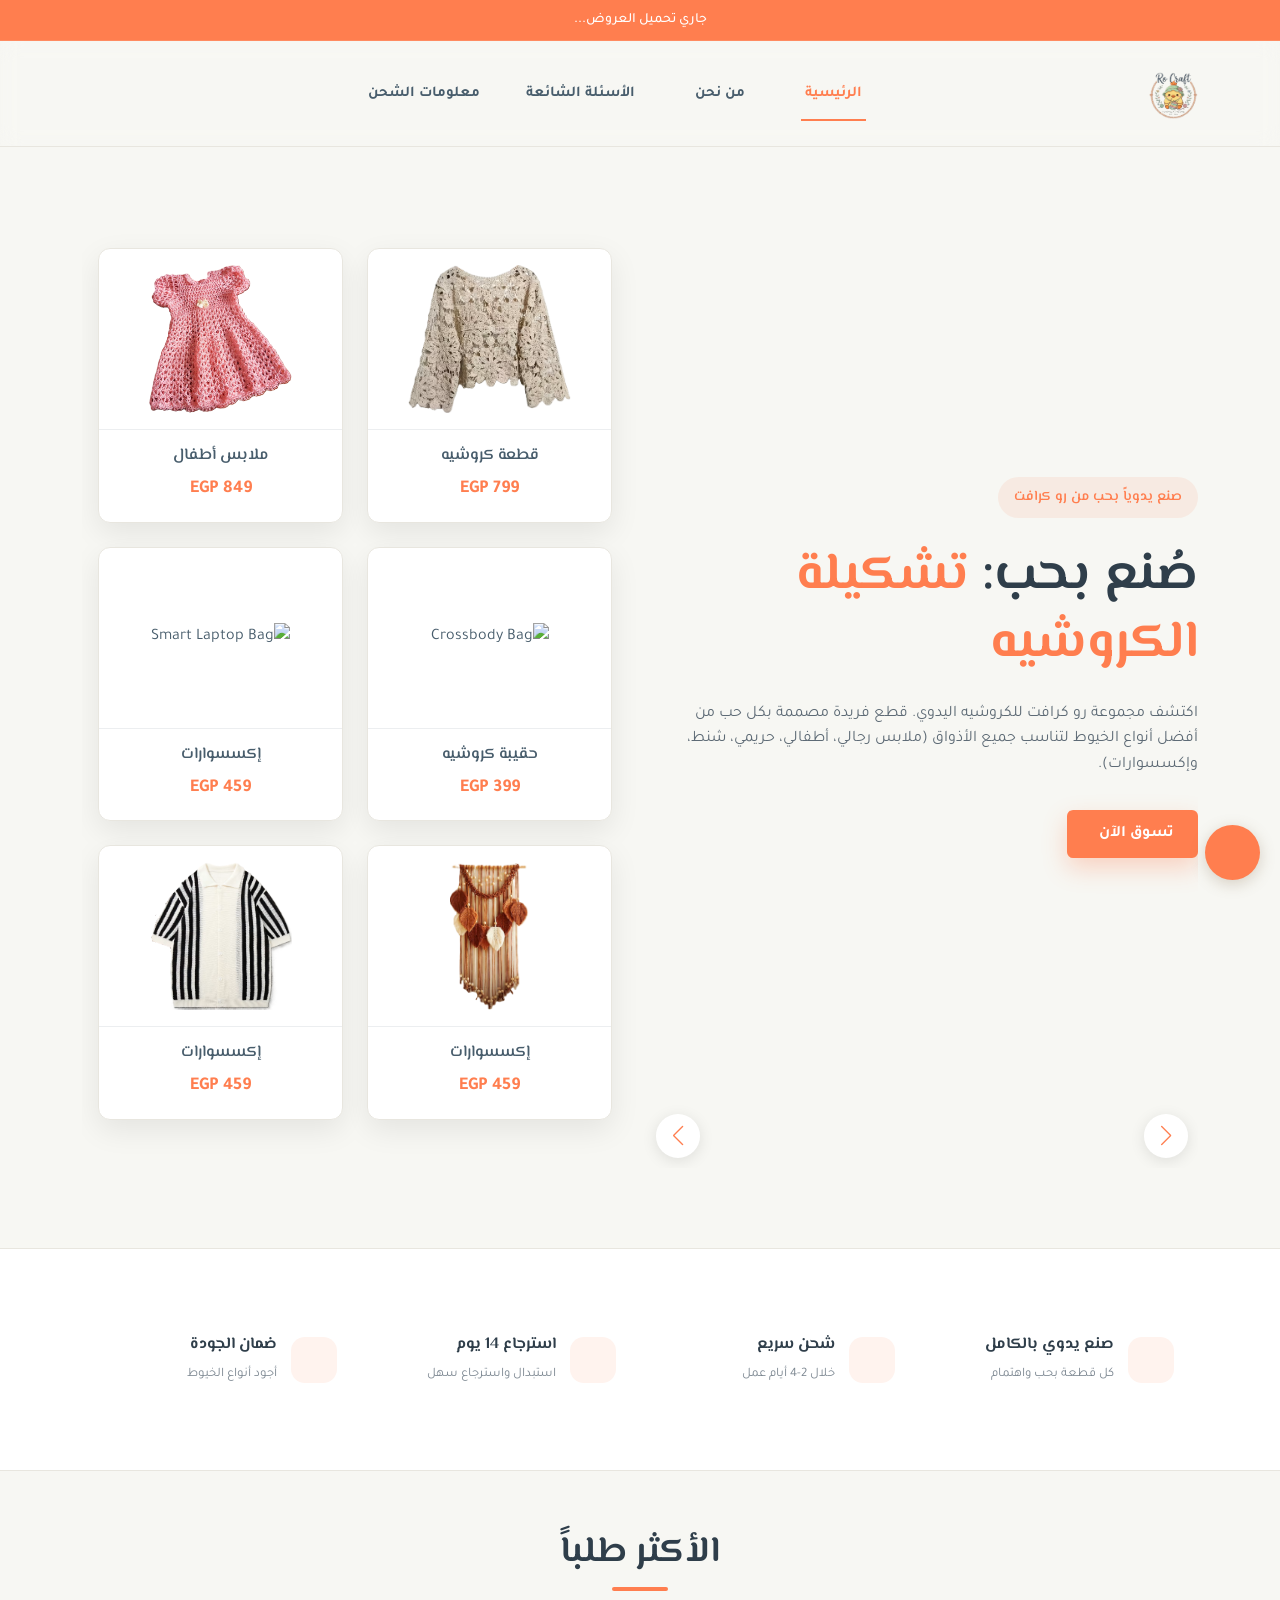
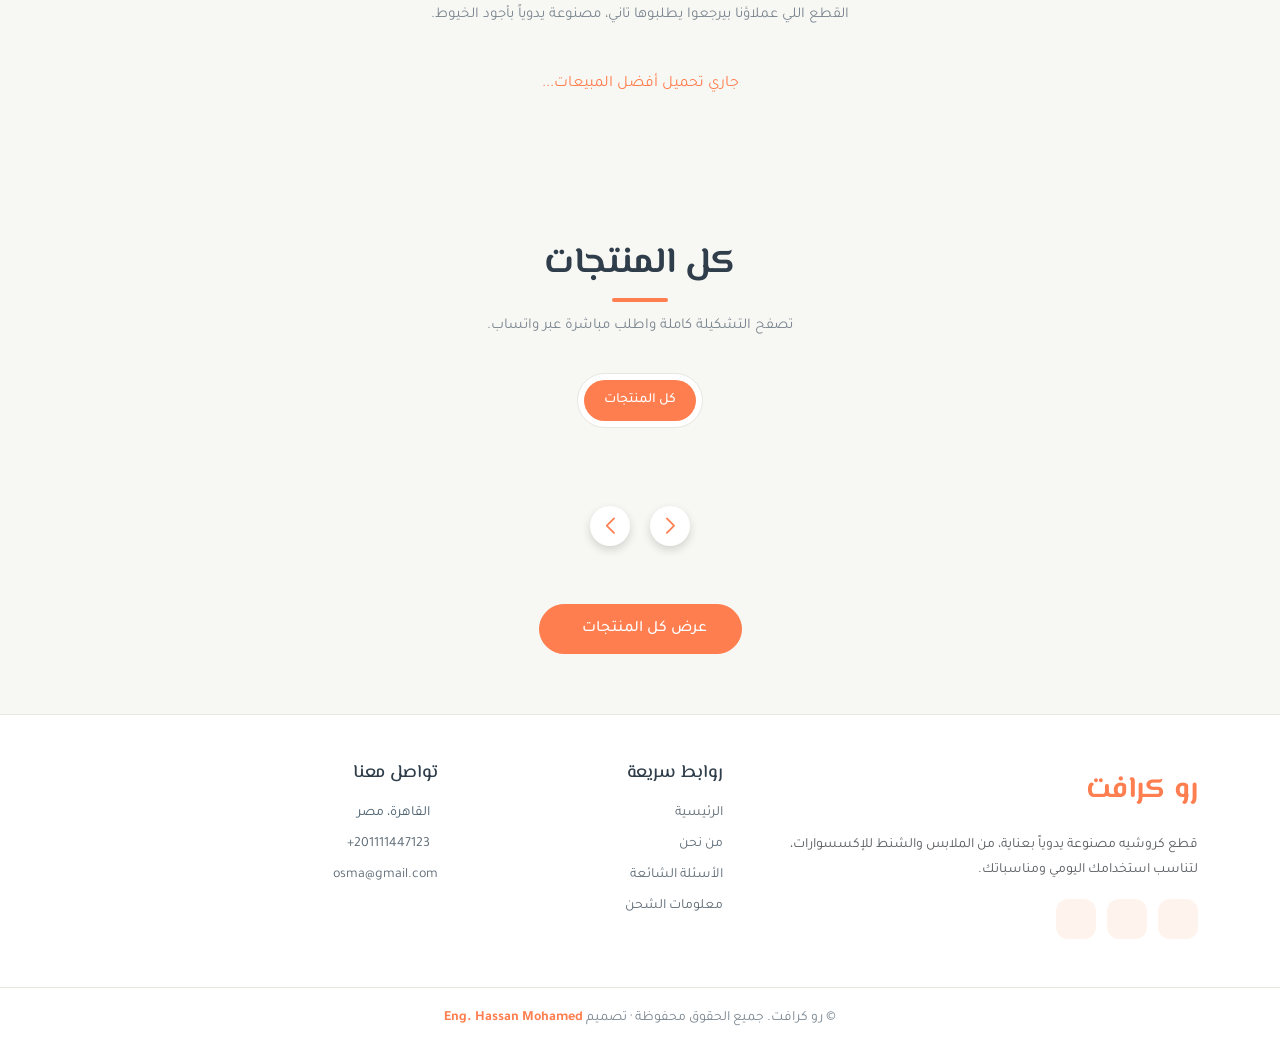
==== commit ba2afbd3: "Update files" ====
--- a/public/index.html
+++ b/public/index.html
@@ -124,13 +124,13 @@
       width: 100%;
       display: flex;
       flex-direction: column;
-      gap: 15px;
-      padding: 15px 0;
+      gap: 10px;
+      padding: 8px 0;
     }
 
     .osma-marquee-track {
       display: flex;
-      gap: 20px;
+      gap: 12px;
       width: max-content;
     }
 
@@ -172,8 +172,13 @@
 
     /* تثبيت عرض الكارت عشان ميبظش في الحركة */
     .osma-marquee-card {
-      width: 260px;
+      width: 168px;
       flex-shrink: 0;
+    }
+
+    @media (max-width: 575px) {
+      .osma-marquee-card { width: 138px; }
+      .osma-marquee-track { gap: 10px; }
     }
   </style>
 
@@ -278,6 +283,8 @@
                 "delay": 5000
               },
               "effect": "fade",
+              "touchStartPreventDefault": false,
+              "touchAngle": 35,
               "fadeEffect": {
                 "crossFade": true
               },
@@ -476,10 +483,10 @@
     </section><!-- /Hero Section -->
 
     <section class="rc-trust"><div class="container"><div class="row">
-      <div class="col-6 col-lg-3"><div class="rc-trust-item"><i class="bi bi-heart"></i><div><b>صنع يدوي بالكامل</b></div></div></div>
-      <div class="col-6 col-lg-3"><div class="rc-trust-item"><i class="bi bi-truck"></i><div><b>شحن سريع</b></div></div></div>
-      <div class="col-6 col-lg-3"><div class="rc-trust-item"><i class="bi bi-arrow-repeat"></i><div><b>استرجاع 14 يوم</b></div></div></div>
-      <div class="col-6 col-lg-3"><div class="rc-trust-item"><i class="bi bi-shield-check"></i><div><b>ضمان الجودة</b></div></div></div>
+      <div class="col-6 col-lg-3"><div class="rc-trust-item"><i class="bi bi-heart"></i><div><b>صنع يدوي بالكامل</b><span>كل قطعة بحب واهتمام</span></div></div></div>
+      <div class="col-6 col-lg-3"><div class="rc-trust-item"><i class="bi bi-truck"></i><div><b>شحن سريع</b><span>خلال 2-4 أيام عمل</span></div></div></div>
+      <div class="col-6 col-lg-3"><div class="rc-trust-item"><i class="bi bi-arrow-repeat"></i><div><b>استرجاع 14 يوم</b><span>استبدال واسترجاع سهل</span></div></div></div>
+      <div class="col-6 col-lg-3"><div class="rc-trust-item"><i class="bi bi-shield-check"></i><div><b>ضمان الجودة</b><span>أجود أنواع الخيوط</span></div></div></div>
     </div></div></section>
 
     <!-- Best Sellers Section -->
@@ -795,7 +802,7 @@
           setTimeout(() => {
             if (typeof Swiper === 'undefined') return;
             new Swiper('.mySwiper', {
-              slidesPerView: 2, spaceBetween: 12, observer: true, observeParents: true,
+              slidesPerView: 2, spaceBetween: 12, touchStartPreventDefault: false, touchAngle: 35, threshold: 6, observer: true, observeParents: true,
               navigation: { nextEl: '.swiper-button-next', prevEl: '.swiper-button-prev' },
               pagination: { el: '.swiper-pagination', clickable: true },
               breakpoints: { 576: { slidesPerView: 3 }, 992: { slidesPerView: 4, spaceBetween: 16 }, 1200: { slidesPerView: 5, spaceBetween: 16 } }
--- a/public/assets/css/rocraft-pro.css
+++ b/public/assets/css/rocraft-pro.css
@@ -17,7 +17,10 @@
 .section-title p{color:#7c8791;font-size:15px;margin:0}
 
 /* ---------- Product card (compact) ---------- */
-.rc-pad{padding-top:calc(var(--hdr,120px) + 16px)}
+/* main.css بيحط padding-top على body (100-120px) → كان بيتضاعف مع padding الصفحة */
+body.rc-page{padding-top:0!important}
+.rc-pad{padding-top:calc(var(--hdr,110px) + 14px)}
+@media(max-width:575px){.rc-pad{padding-top:calc(var(--hdr,100px) + 6px)}.pd-crumbs{margin-bottom:10px}}
 .rc-pad .product-details.section{padding-top:0;padding-bottom:40px}
 .rc-card{background:#fff;border:1px solid var(--rc-line);border-radius:14px;overflow:hidden;height:100%;display:flex;flex-direction:column;transition:box-shadow .25s,border-color .25s}
 .rc-card:hover{border-color:#f3c3b0;box-shadow:0 10px 26px rgba(72,93,108,.12)}
@@ -36,9 +39,8 @@
 .rc-price s{font-size:12px;color:#a3abb2}
 .rc-order{margin-top:6px;width:100%;border:0;border-radius:10px;background:var(--osma-primary);color:#fff;font-weight:700;font-size:14px;padding:8px;cursor:pointer;transition:filter .2s}
 .rc-order:hover{filter:brightness(.93)}.rc-order:disabled{background:#c9ced2;cursor:not-allowed}
-.osma-marquee-card{width:190px}
 .osma-marquee-card .rc-desc{display:none}
-@media(max-width:575px){.rc-name{font-size:13.5px}.rc-price b{font-size:15px}.osma-marquee-card{width:160px}}
+@media(max-width:575px){.rc-name{font-size:13.5px}.rc-price b{font-size:15px}}
 @media(prefers-reduced-motion:reduce){.osma-marquee-track{animation:none!important}.rc-media img{transition:none}}
 
 /* ---------- Order sheet ---------- */
@@ -135,3 +137,18 @@
 .specs-row:last-child{border:0}
 .sticky-add-to-cart{box-shadow:0 -8px 24px rgba(0,0,0,.08)}
 @media(max-width:575px){.product-info-wrapper{padding:18px}.specs-row{grid-template-columns:1fr;gap:2px}}
+
+/* ---------- كروت "الأكثر طلباً" المصغّرة ---------- */
+.osma-marquee-card .rc-card{border-radius:12px}
+.osma-marquee-card .rc-body{padding:7px 8px 9px;gap:2px}
+.osma-marquee-card .rc-name{font-size:12.5px;-webkit-line-clamp:1;min-height:0}
+.osma-marquee-card .rc-price{padding-top:2px}
+.osma-marquee-card .rc-price b{font-size:14px}.osma-marquee-card .rc-price s{font-size:11px}
+.osma-marquee-card .rc-order{margin-top:4px;padding:6px;font-size:12.5px;border-radius:8px}
+.osma-marquee-card .rc-tag{top:6px;right:6px;font-size:10px;padding:1px 7px}
+
+/* ---------- السماح بالتمرير العمودي عند لمس الصور والسلايدر ---------- */
+.rc-media,.rc-card,.rc-card img,.osma-marquee-wrapper,.osma-marquee-track,.swiper,.swiper-slide,
+.main-image-wrapper,.image-zoom-container,.main-image,.thumbnails-vertical,.thumbnails-container{touch-action:pan-y}
+.thumbnails-container{touch-action:pan-x pan-y}
+.rc-media img,.main-image{-webkit-user-drag:none;user-select:none;-webkit-touch-callout:none}
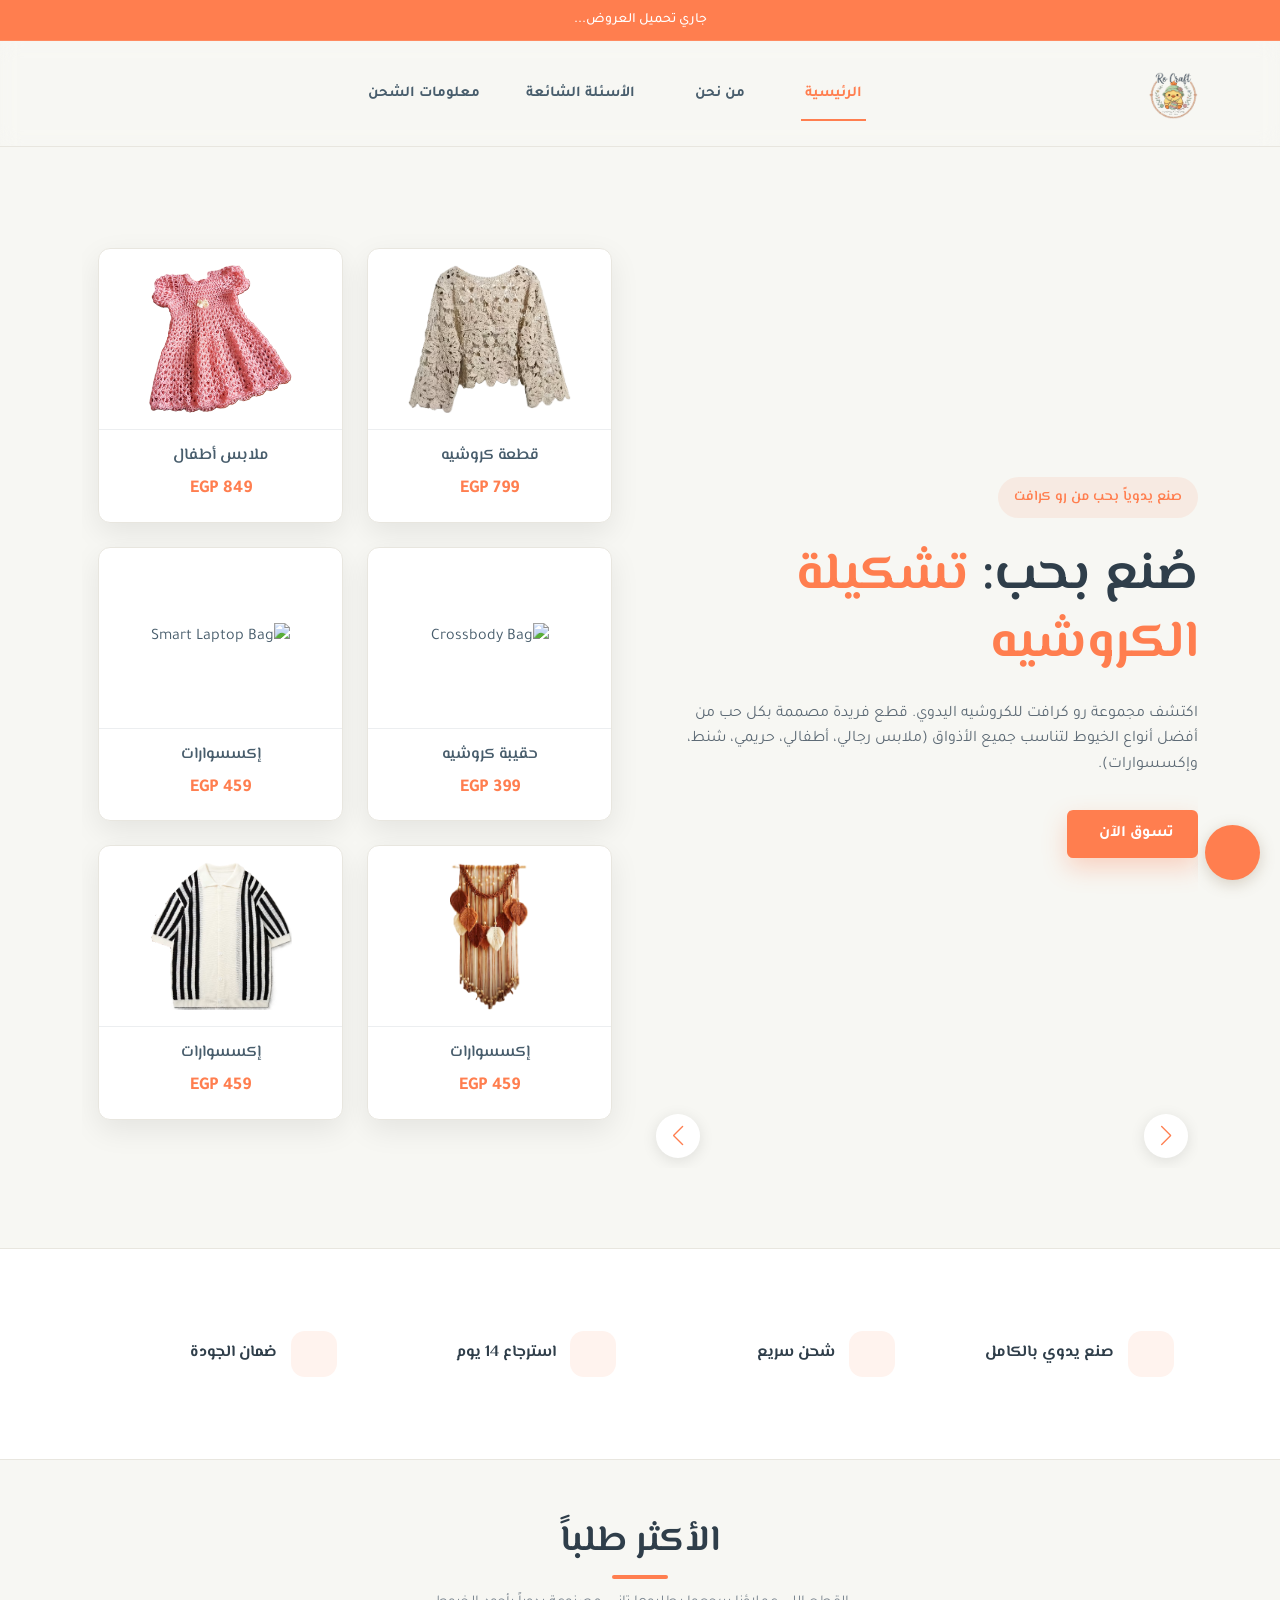
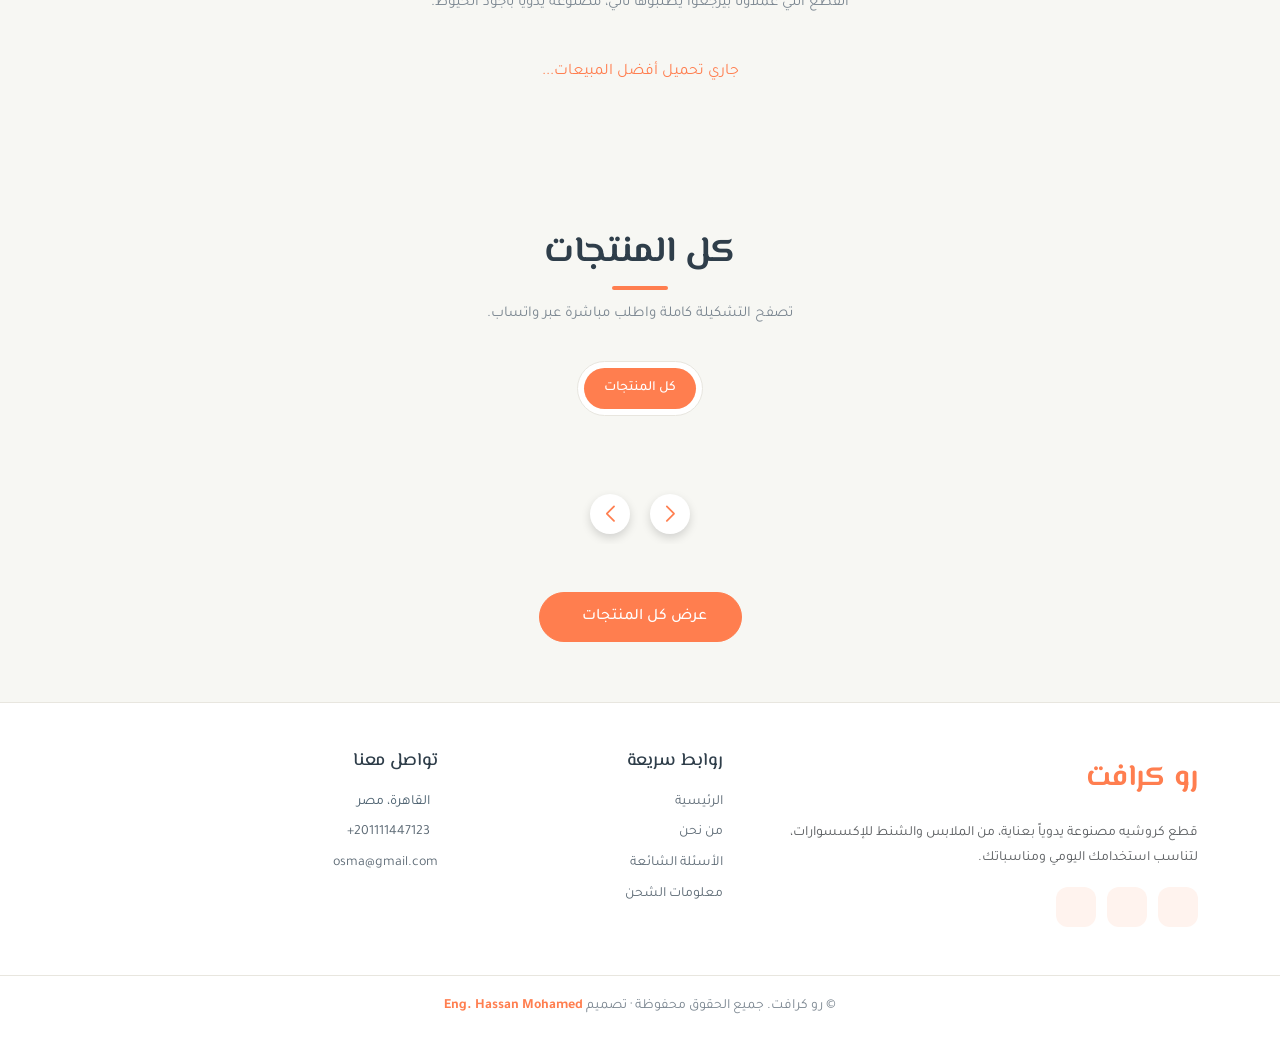
==== commit 40da758a: "Refactor trust section items in index.html" ====
--- a/public/index.html
+++ b/public/index.html
@@ -483,10 +483,10 @@
     </section><!-- /Hero Section -->
 
     <section class="rc-trust"><div class="container"><div class="row">
-      <div class="col-6 col-lg-3"><div class="rc-trust-item"><i class="bi bi-heart"></i><div><b>صنع يدوي بالكامل</b><span>كل قطعة بحب واهتمام</span></div></div></div>
-      <div class="col-6 col-lg-3"><div class="rc-trust-item"><i class="bi bi-truck"></i><div><b>شحن سريع</b><span>خلال 2-4 أيام عمل</span></div></div></div>
-      <div class="col-6 col-lg-3"><div class="rc-trust-item"><i class="bi bi-arrow-repeat"></i><div><b>استرجاع 14 يوم</b><span>استبدال واسترجاع سهل</span></div></div></div>
-      <div class="col-6 col-lg-3"><div class="rc-trust-item"><i class="bi bi-shield-check"></i><div><b>ضمان الجودة</b><span>أجود أنواع الخيوط</span></div></div></div>
+      <div class="col-6 col-lg-3"><div class="rc-trust-item"><i class="bi bi-heart"></i><div><b>صنع يدوي بالكامل</b></div></div></div>
+      <div class="col-6 col-lg-3"><div class="rc-trust-item"><i class="bi bi-truck"></i><div><b>شحن سريع</b></div></div></div>
+      <div class="col-6 col-lg-3"><div class="rc-trust-item"><i class="bi bi-arrow-repeat"></i><div><b>استرجاع 14 يوم</b></div></div></div>
+      <div class="col-6 col-lg-3"><div class="rc-trust-item"><i class="bi bi-shield-check"></i><div><b>ضمان الجودة</b></div></div></div>
     </div></div></section>
 
     <!-- Best Sellers Section -->
@@ -823,4 +823,4 @@
   </script>
 </body>
 
-</html>+</html>
